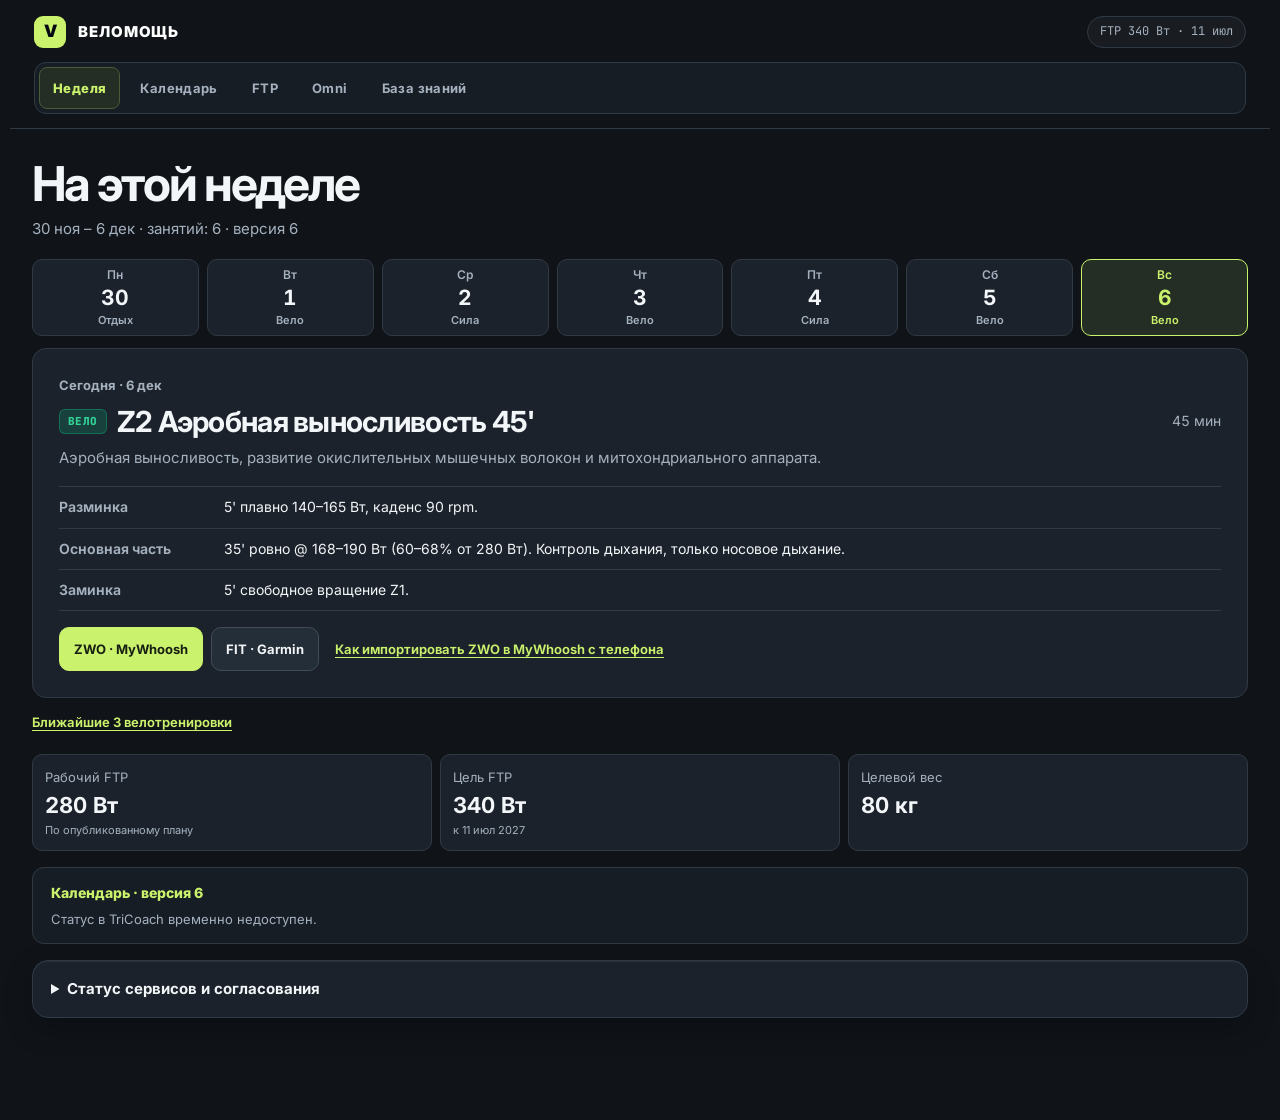
==== index.html @ 83e7e3b4 "Focus the training board on the approved week and exact exports" ====
<!DOCTYPE html>

<html lang="ru"><head><meta charset="utf-8"/><meta content="width=device-width,initial-scale=1" name="viewport"/><link href="https://fonts.googleapis.com" rel="preconnect"/><link crossorigin="" href="https://fonts.gstatic.com" rel="preconnect"/><link href="https://fonts.googleapis.com/css2?family=Inter:wght@400;500;600;700;850&amp;family=JetBrains+Mono:wght@500;700;800&amp;family=Manrope:wght@400;500;600;700;800&amp;display=swap" rel="stylesheet"/><title>ВелоМощь · Программа подготовки FTP 340</title><style>
:root{--bg:#07090e;--card:rgba(18,24,38,0.85);--card2:rgba(24,32,50,0.9);--fg:#f8fafc;--mut:#94a3b8;--acc:#00f0ff;--acc2:#38bdf8;--ok:#10b981;--warn:#f59e0b;--bad:#ef4444;--line:rgba(255,255,255,0.08)}
*{box-sizing:border-box}body{margin:0;background:var(--bg);color:var(--fg);font:15px/1.6 "Inter","Manrope",-apple-system,BlinkMacSystemFont,"Segoe UI",Roboto,sans-serif}
.wrap{max-width:1100px;margin:0 auto;padding:24px 18px 80px}
h1{font-size:34px;margin:0 0 6px;letter-spacing:-.5px}h1 span{color:var(--acc)}
h2{font-size:24px;margin:42px 0 14px;border-bottom:1px solid var(--line);padding-bottom:8px}
h3{font-size:18px;margin:22px 0 8px;color:var(--acc2)}
.sub{color:var(--mut)}
nav{position:sticky;top:0;background:rgba(15,17,21,.95);backdrop-filter:blur(6px);padding:10px 0;z-index:5;border-bottom:1px solid var(--line);margin-bottom:10px}
nav a{color:var(--mut);text-decoration:none;margin-right:14px;font-size:13px;white-space:nowrap}nav a:hover{color:var(--fg)}
.grid{display:grid;grid-template-columns:repeat(auto-fit,minmax(220px,1fr));gap:12px}
.kpi{background:var(--card);border:1px solid var(--line);border-radius:12px;padding:14px}.kpi b{display:block;font-size:26px;color:var(--acc)}.kpi span{color:var(--mut);font-size:13px}
.card{background:var(--card);border:1px solid var(--line);border-radius:12px;padding:16px 18px;margin:12px 0}
.card ul{margin:6px 0 0;padding-left:20px}.card li{margin:4px 0}
table{width:100%;border-collapse:collapse;margin:10px 0;font-size:14px}th,td{border-bottom:1px solid var(--line);padding:7px 8px;text-align:left;vertical-align:top}th{color:var(--mut);font-weight:600;background:var(--card2)}
.tag{display:inline-block;font-size:11px;font-weight:700;padding:2px 7px;border-radius:6px;letter-spacing:.3px}
.load{background:#3a2418;color:#ffb38f}.dl{background:#1a3326;color:#8ff0bd}.test{background:#3a1830;color:#ff9fd8}.camp{background:#2d2a14;color:#ffe08f}.taper{background:#16283a;color:#9fd2ff}
.k-key{background:var(--acc);color:#111}.k-long{background:#ffb84d;color:#111}.k-z2{background:#2f6d4f;color:#dfffe9}.k-str{background:#5a4bd1;color:#fff}.k-rest{background:#333a47;color:#cfd6e3}.k-rec{background:#2b4a5e;color:#d6f1ff}.k-test{background:#e04aa5;color:#fff}
.block{background:linear-gradient(135deg,#1b1f29,#151821);border:1px solid var(--line);border-left:4px solid var(--acc);border-radius:12px;padding:16px 18px;margin:28px 0 10px}
.block h3{margin-top:0;color:var(--fg);font-size:20px}
.block dl{display:grid;grid-template-columns:160px 1fr;gap:6px 12px;margin:8px 0 0}.block dt{color:var(--mut)}.block dd{margin:0}
details.week{background:var(--card);border:1px solid var(--line);border-radius:12px;margin:10px 0}
details.week>summary{cursor:pointer;padding:12px 16px;list-style:none;display:flex;gap:10px;align-items:center;flex-wrap:wrap}
details.week>summary::-webkit-details-marker{display:none}
details.week>summary .wn{font-weight:800;font-size:16px;min-width:74px}.wd{color:var(--mut);font-size:13px;min-width:120px}.wf{flex:1;min-width:240px}.wh{color:var(--mut);font-size:13px}
.day{border-top:1px solid var(--line);padding:12px 16px;display:grid;grid-template-columns:92px 1fr;gap:12px}
.day .dl2{font-weight:700}.day .dl2 small{display:block;color:var(--mut);font-weight:400}
.day h4{margin:0 0 4px;font-size:15px}.goal{color:var(--mut);font-size:13.5px;margin:2px 0 6px}
.day ol{margin:4px 0 6px;padding-left:20px}.day li{margin:3px 0}
.meta{display:flex;flex-wrap:wrap;gap:6px 14px;font-size:13px;color:var(--mut)}.meta b{color:var(--fg);font-weight:600}
.notes{font-size:13px;color:#ffd9a8;margin-top:6px}.notes div{margin:2px 0}
.pw{color:var(--acc);font-weight:700}.pct{color:var(--mut);font-size:12px}
.ftpin input{width:70px;background:var(--card2);color:var(--fg);border:1px solid var(--line);border-radius:6px;padding:4px 6px;font-size:14px}
.btn{background:var(--card2);color:var(--fg);border:1px solid var(--line);border-radius:8px;padding:6px 12px;cursor:pointer;font-size:13px;margin-right:6px}
.warn{border-left:4px solid var(--warn)}.bad{border-left:4px solid var(--bad)}.ok{border-left:4px solid var(--ok)}
@media print{nav,.btn{display:none}body{background:#fff;color:#000}.card,.block,details.week{border-color:#ccc;background:#fff}details.week{break-inside:avoid}}
@media(max-width:640px){.day{grid-template-columns:1fr}.block dl{grid-template-columns:1fr}}
</style><link href="board.css?v=20261121-velomosh-week-v5" rel="stylesheet"/><script defer="" src="board.js?v=20261121-velomosh-week-v5"></script></head><body><div class="wrap"><h1>Программа <span>FTP 340</span></h1><div class="sub">Утверждённая программа шоссейной подготовки</div><nav><a href="#analysis">Разбор</a><a href="#principles">Принципы</a><a href="#ftp">FTP и калькулятор</a><a href="#monitor">Контроль</a><a href="#tests">Тесты</a><a href="#strength">Силовая</a><a href="#food">Питание</a><a href="#macro">Макроплан</a><a href="#plan">Подневный план</a></nav><h2 id="analysis">1. Тренерский разбор</h2><div class="card"><p>Тренировочная программа показывается по версиям, подтверждённым спортсменом в TriCoach. Цель и целевая дата берутся из TriCoach.</p><p>Публичная страница отображает только календарь и показатели, включённые в утверждённую программу.</p></div><h2 id="principles">2. Как устроена программа</h2><div class="card"><p>План строится из последовательности микроциклов и мезоциклов. Ключевые сессии сочетаются с аэробной работой, силовой подготовкой и восстановлением.</p><p>Решение о повышении нагрузки опирается на результаты сопоставимых тренировок и восстановление.</p></div><h2 id="ftp">3. FTP и калькулятор мощности</h2><div class="card ftp-calculator" id="ftp-calculator"><p>Справочный калькулятор. Изменение здесь сохраняется только в этом браузере и не меняет программу в TriCoach.</p><label class="ftp-current">FTP для расчёта <input id="ftp-reference" max="600" min="100" step="1" type="number"/> Вт</label><button class="btn" id="ftp-reset" type="button">Сбросить</button><table class="ztab"><thead><tr><th>Зона</th><th>% FTP</th><th>Мощность</th><th>Ощущение</th></tr></thead><tbody></tbody></table></div><h2 id="monitor">4. Контроль</h2><div class="card"><p>Персональные Garmin-показатели, медицинские ограничения и данные восстановления остаются в TriCoach и не публикуются на этой странице.</p></div><h2 id="tests">5. Тесты</h2><div class="card"><p>Тесты FTP и их даты берутся из утверждённого календаря. Выполняй указанный протокол в сопоставимых условиях.</p><p>Результат теста оценивается тренером перед изменением рабочего FTP.</p></div><h2 id="strength">6. Силовая подготовка</h2><div class="card"><p>Силовые сессии следуют периодизации программы и публикуются только после подтверждения версии.</p><p>Используй заданные в плане подходы, повторения и интенсивность; не добавляй работу самостоятельно.</p></div><h2 id="food">7. Питание и восстановление</h2><div class="card"><p>План питания и восстановления — общая часть подготовки. Персональные медицинские рекомендации и данные спортсмена на публичной странице не размещаются.</p></div><h2 id="macro">8. Макроциклы программы</h2><div class="card" id="macro-summary"><p>Структура блоков будет загружена из утверждённой версии программы.</p></div><h2 id="plan">9. Утверждённый календарь</h2><section aria-live="polite" id="approved-plan-calendar"><div class="card plan-loading">Загружаю утверждённую версию программы…</div></section></div></body></html>
---- board.css ----
/* ВелоМощь · тренировочный календарь и аналитика */

:root {
  /* Color Canvas & Surfaces */
  --bg-canvas: #101419;
  --bg-surface: #171d24;
  --bg-card: #1b222b;
  --bg-card-hover: #242e38;
  --bg-card-solid: #171d24;
  --bg-elevated: #242e38;

  /* Borders & Hairlines */
  --border-subtle: #303a45;
  --border-medium: #404c58;
  --border-highlight: rgba(0, 240, 255, 0.35);

  --action: #cbf26c;

  /* Service status accents */
  --neon-cyan: #cbf26c;
  --cyan-soft: #cbf26c;
  --racing-emerald: #10b981;
  --emerald-soft: #34d399;
  --hyper-amber: #f59e0b;
  --amber-soft: #fbbf24;
  --redline-crimson: #ef4444;
  --crimson-soft: #f87171;
  --laser-purple: #a855f7;
  --purple-soft: #c084fc;

  /* Text & Hierarchy */
  --text-primary: #f3f6f8;
  --text-secondary: #a5b1bf;
  --text-muted: #9aa7b5;
  --text-dark: #050811;

  /* Backward Compatibility Semantic Tokens */
  --bg: #101419;
  --ink: #f3f6f8;
  --fg: #f3f6f8;
  --dim: #a5b1bf;
  --mut: #9aa7b5;
  --panel: #1b222b;
  --panel-soft: #242e38;
  --line: #303a45;
  --lime: #10b981;
  --lime-deep: #34d399;
  --cyan: #cbf26c;
  --acc: #cbf26c;
  --acc2: #cbf26c;
  --ok: #10b981;
  --warn: #f59e0b;
  --bad: #ef4444;
  --danger: #ef4444;
  --safe: #10b981;
  --card: #1b222b;
  --card2: #242e38;

  /* Typography */
  --font-sans: "Inter", "Manrope", -apple-system, BlinkMacSystemFont, "Segoe UI", Roboto, sans-serif;
  --font-mono: "JetBrains Mono", ui-monospace, SFMono-Regular, Menlo, Monaco, monospace;
}

/* ── Global Reset & Base Setup ─────────────────────────────────────────────── */

*, *::before, *::after {
  box-sizing: border-box;
}

html {
  color-scheme: dark;
  scroll-behavior: smooth;
  scroll-padding-top: 100px;
}

body {
  margin: 0;
  min-height: 100vh;
  background-color: var(--bg-canvas);
  color: var(--text-primary);
  font: 15px/1.6 var(--font-sans);
  -webkit-font-smoothing: antialiased;
  -moz-osx-font-smoothing: grayscale;
  text-rendering: optimizeLegibility;
}

.wrap {
  max-width: 1260px;
  margin: 0 auto;
  padding: 24px 22px 90px;
}

.wrap > h1,
.wrap > .sub,
.wrap > nav,
.wrap > .grid,
.wrap > div[style*='margin-top:12px'] {
  display: none;
}

/* ── Sticky Pro Header & Navigation Bar ───────────────────────────────────── */

.board-shell {
  position: sticky;
  top: 0;
  z-index: 50;
  margin: -24px -22px 28px;
  padding: 16px 24px 14px;
  background: var(--bg-canvas);
  border-bottom: 1px solid var(--border-subtle);
}

.brand-row {
  display: flex;
  align-items: center;
  justify-content: space-between;
  gap: 16px;
  max-width: 1212px;
  margin: 0 auto;
}

.brand {
  display: flex;
  align-items: center;
  gap: 12px;
  text-decoration: none;
}

.brand-crest, .bolt {
  display: grid;
  place-items: center;
  width: 32px;
  height: 32px;
  border-radius: 9px;
  background: var(--action);
  color: var(--text-dark);
  font-size: 17px;
  font-weight: 900;
  user-select: none;
}

.brand-text {
  display: flex;
  flex-direction: column;
}

.brand-title, .brand-name {
  font-size: 15px;
  font-weight: 850;
  letter-spacing: 0.06em;
  text-transform: uppercase;
  color: #ffffff;
  display: flex;
  align-items: center;
  gap: 8px;
}

.brand-badge {
  font-size: 10px;
  font-weight: 800;
  padding: 2px 6px;
  border-radius: 5px;
  background: rgba(0, 240, 255, 0.15);
  color: var(--neon-cyan);
  border: 1px solid rgba(0, 240, 255, 0.3);
  letter-spacing: 0.08em;
}

.brand-sub {
  font-size: 11px;
  font-weight: 600;
  color: var(--text-muted);
  letter-spacing: 0.04em;
  font-family: var(--font-mono);
}

.brand-meta {
  display: flex;
  align-items: center;
  gap: 12px;
}

.date-chip, .countdown-chip {
  font-size: 12px;
  color: var(--text-secondary);
  padding: 5px 12px;
  border-radius: 999px;
  background: rgba(255, 255, 255, 0.04);
  border: 1px solid var(--border-subtle);
  font-family: var(--font-mono);
  display: inline-flex;
  align-items: center;
  gap: 6px;
}

.date-chip b, .countdown-chip b {
  color: var(--text-primary);
  font-weight: 700;
}

.countdown-chip {
  background: rgba(0, 240, 255, 0.06);
  border-color: rgba(0, 240, 255, 0.2);
  color: var(--cyan-soft);
}

/* ── Tab Navigation ───────────────────────────────────────────────────────── */

.tabbar {
  display: flex;
  gap: 6px;
  overflow-x: auto;
  max-width: 1212px;
  margin: 14px auto 0;
  padding: 4px;
  border-radius: 12px;
  background: var(--bg-surface);
  border: 1px solid var(--border-subtle);
}

.tab {
  flex: 0 0 auto;
  border: 1px solid transparent;
  border-radius: 8px;
  padding: 8px 13px;
  min-height: 42px;
  color: var(--text-secondary);
  background: transparent;
  cursor: pointer;
  font-family: var(--font-sans);
  font-size: 13px;
  font-weight: 700;
  letter-spacing: 0.03em;
  transition: all 0.2s cubic-bezier(0.16, 1, 0.3, 1);
  white-space: nowrap;
}

.tab:hover {
  color: var(--text-primary);
  background: rgba(255, 255, 255, 0.05);
}

.tab[aria-current="page"] {
  color: var(--action);
  background: #242e24;
  border-color: #4b5a37;
  font-weight: 800;
}

:focus-visible {
  outline: 2px solid var(--action);
  outline-offset: 3px;
}

/* ── Tab Panes ────────────────────────────────────────────────────────────── */

.pane {
  display: none;
  animation: enter 0.25s cubic-bezier(0.16, 1, 0.3, 1);
}

.pane.active {
  display: block;
}

@keyframes enter {
  from {
    opacity: 0.1;
    transform: translateY(6px);
  }
  to {
    opacity: 1;
    transform: translateY(0);
  }
}

/* ── Mission Status Bar ───────────────────────────────────────────────────── */

.mission-status-bar {
  display: flex;
  flex-wrap: wrap;
  gap: 8px;
  margin-bottom: 18px;
}

.status-pill {
  display: inline-flex;
  align-items: center;
  gap: 8px;
  padding: 6px 14px;
  border-radius: 999px;
  font-size: 12px;
  background: var(--bg-card);
  border: 1px solid var(--border-subtle);
  color: var(--text-secondary);
  backdrop-filter: blur(12px);
  font-family: var(--font-mono);
  transition: all 0.2s ease;
}

.status-dot {
  width: 8px;
  height: 8px;
  border-radius: 50%;
  display: inline-block;
}

.status-pill.ok {
  border-color: rgba(16, 185, 129, 0.35);
  background: rgba(16, 185, 129, 0.08);
}

.status-pill.ok .status-dot {
  background: var(--racing-emerald);
  box-shadow: 0 0 8px var(--racing-emerald);
  animation: radar-pulse 2.2s infinite;
}

.status-pill.ok .status-val {
  color: var(--emerald-soft);
  font-weight: 700;
}

.status-pill.stale {
  border-color: rgba(245, 158, 11, 0.35);
  background: rgba(245, 158, 11, 0.08);
}

.status-pill.stale .status-dot {
  background: var(--hyper-amber);
  box-shadow: 0 0 8px var(--hyper-amber);
}

.status-pill.stale .status-val {
  color: var(--amber-soft);
  font-weight: 700;
}

.status-pill.failed {
  border-color: rgba(239, 68, 68, 0.35);
  background: rgba(239, 68, 68, 0.08);
}

.status-pill.failed .status-dot {
  background: var(--redline-crimson);
  box-shadow: 0 0 8px var(--redline-crimson);
}

.status-pill.failed .status-val {
  color: var(--crimson-soft);
  font-weight: 700;
}

.status-pill.unknown .status-dot {
  background: var(--text-muted);
}

.status-pill.unknown .status-val {
  color: var(--text-muted);
}

@keyframes radar-pulse {
  0% {
    box-shadow: 0 0 0 0 rgba(16, 185, 129, 0.65);
  }
  70% {
    box-shadow: 0 0 0 7px rgba(16, 185, 129, 0);
  }
  100% {
    box-shadow: 0 0 0 0 rgba(16, 185, 129, 0);
  }
}

/* ── Active Plan Banner ───────────────────────────────────────────────────── */

.active-plan-banner {
  margin: 16px 0;
  padding: 14px 18px;
  border-radius: 12px;
  border: 1px solid var(--border-subtle);
  background: var(--bg-surface);
}

.banner-pill {
  font-weight: 800;
  font-size: 14px;
  color: var(--cyan-soft);
  display: flex;
  align-items: center;
  gap: 8px;
}

.banner-sub {
  margin: 4px 0 0;
  font-size: 13px;
  color: var(--text-secondary);
}

.plan-version-notice {
  font-size: 13px;
  color: var(--cyan-soft);
  margin-top: 4px;
  font-weight: 600;
}

.btn {
  display: inline-flex;
  align-items: center;
  justify-content: center;
  gap: 6px;
  padding: 8px 14px;
  border-radius: 10px;
  border: 1px solid var(--border-medium);
  background: rgba(255, 255, 255, 0.05);
  color: var(--text-primary);
  font-family: var(--font-sans);
  font-size: 13px;
  font-weight: 700;
  cursor: pointer;
  transition: all 0.2s cubic-bezier(0.16, 1, 0.3, 1);
  text-decoration: none;
  backdrop-filter: blur(8px);
}

.btn:hover {
  background: rgba(255, 255, 255, 0.1);
  border-color: rgba(255, 255, 255, 0.25);
  color: #ffffff;
  transform: translateY(-1px);
}

.btn:active {
  transform: translateY(0);
}

/* ── KPI Metric Cards ─────────────────────────────────────────────────────── */

.metrics {
  display: grid;
  grid-template-columns: repeat(4, minmax(0, 1fr));
  gap: 14px;
  margin: 18px 0;
}

.metric, .card, .checkin, .review-card, .session-card {
  position: relative;
  border-radius: 16px;
  background: var(--bg-card);
  border: 1px solid var(--border-subtle);
  backdrop-filter: blur(20px);
  box-shadow:
    inset 0 1px 0 rgba(255, 255, 255, 0.06),
    0 10px 28px rgba(0, 0, 0, 0.3);
  transition: all 0.22s cubic-bezier(0.16, 1, 0.3, 1);
}

.metric {
  padding: 18px;
  display: flex;
  flex-direction: column;
  justify-content: space-between;
}

.metric:hover, .card:hover {
  border-color: rgba(255, 255, 255, 0.16);
  transform: translateY(-2px);
  box-shadow:
    inset 0 1px 0 rgba(255, 255, 255, 0.1),
    0 16px 36px rgba(0, 0, 0, 0.4);
}

.metric-label, .metric span {
  display: block;
  font-size: 11px;
  font-weight: 800;
  text-transform: uppercase;
  letter-spacing: 0.08em;
  color: var(--text-muted);
  font-family: var(--font-mono);
  margin-bottom: 6px;
}

.metric-val, .metric b {
  display: block;
  font-size: 26px;
  font-weight: 850;
  letter-spacing: -0.04em;
  font-family: var(--font-mono);
  font-feature-settings: "tnum" 1;
  font-variant-numeric: tabular-nums;
  color: #ffffff;
}

.metric-val.cyan, .metric b.cyan {
  color: var(--neon-cyan);
}

.metric-val.amber, .metric b.lime {
  color: var(--amber-soft);
}

.metric-val.emerald {
  color: var(--emerald-soft);
}

.metric-val.lime {
  color: var(--emerald-soft);
}

.metric-sub, .metric small {
  display: block;
  font-size: 12px;
  color: var(--text-secondary);
  margin-top: 6px;
}

/* ── Safety Indicators & Readiness Cards ──────────────────────────────────── */

.safety-indicator-row {
  display: flex;
  flex-wrap: wrap;
  gap: 8px;
  margin-top: 10px;
}

.safe-badge {
  display: inline-flex;
  align-items: center;
  gap: 6px;
  padding: 5px 12px;
  border-radius: 8px;
  font-size: 12px;
  font-weight: 750;
  font-family: var(--font-mono);
  background: rgba(16, 185, 129, 0.14);
  color: var(--emerald-soft);
  border: 1px solid rgba(16, 185, 129, 0.35);
}

.safe-badge.pending {
  background: rgba(245, 158, 11, 0.14);
  color: var(--amber-soft);
  border-color: rgba(245, 158, 11, 0.35);
}

/* ── Calendar & Workout Accordion ─────────────────────────────────────────── */

.plan-tools {
  display: flex;
  align-items: center;
  gap: 12px;
  flex-wrap: wrap;
  margin: 0 0 16px;
  padding: 16px 20px;
  border-radius: 16px;
  background: var(--bg-card);
  border: 1px solid var(--border-subtle);
  backdrop-filter: blur(16px);
}

.plan-tools p {
  margin: 0;
  color: var(--text-secondary);
  flex: 1;
  min-width: 220px;
  font-size: 14px;
}

.plan-tools select {
  border: 1px solid var(--border-medium);
  border-radius: 10px;
  background: var(--bg-surface);
  color: var(--text-primary);
  padding: 9px 14px;
  font: inherit;
  font-weight: 700;
  cursor: pointer;
}

.plan-tools button {
  border: 1px solid rgba(0, 240, 255, 0.35);
  border-radius: 10px;
  background: rgba(0, 240, 255, 0.12);
  color: var(--neon-cyan);
  padding: 9px 14px;
  font: inherit;
  font-weight: 800;
  cursor: pointer;
  transition: all 0.2s ease;
}

.plan-tools button:hover {
  background: rgba(0, 240, 255, 0.22);
  border-color: var(--neon-cyan);
  color: #ffffff;
}

details.week {
  margin: 12px 0;
  border-radius: 16px;
  background: var(--bg-card);
  border: 1px solid var(--border-subtle);
  overflow: hidden;
  transition: border-color 0.2s ease;
}

details.week[open] {
  border-color: rgba(0, 240, 255, 0.25);
}

details.week > summary {
  cursor: pointer;
  padding: 14px 18px;
  list-style: none;
  display: flex;
  gap: 12px;
  align-items: center;
  flex-wrap: wrap;
  background: rgba(14, 19, 30, 0.7);
  transition: background 0.2s ease;
  user-select: none;
}

details.week > summary::-webkit-details-marker {
  display: none;
}

details.week > summary:hover {
  background: rgba(22, 30, 48, 0.85);
}

details.week > summary .wn {
  font-weight: 850;
  font-size: 15px;
  min-width: 80px;
  font-family: var(--font-mono);
  color: var(--cyan-soft);
  background: rgba(0, 240, 255, 0.08);
  border: 1px solid rgba(0, 240, 255, 0.2);
  padding: 4px 10px;
  border-radius: 8px;
}

details.week > summary .wd {
  color: var(--text-secondary);
  font-size: 13px;
  min-width: 130px;
  font-family: var(--font-mono);
}

details.week > summary .wf {
  flex: 1;
  min-width: 240px;
  color: var(--text-primary);
  font-size: 13.5px;
}

details.week > summary .wh {
  color: var(--text-muted);
  font-size: 12.5px;
  font-family: var(--font-mono);
}

.day {
  border-top: 1px solid var(--border-subtle);
  padding: 16px 20px;
  display: grid;
  grid-template-columns: 100px 1fr;
  gap: 16px;
  transition: background 0.15s ease;
}

.day:hover {
  background: rgba(255, 255, 255, 0.015);
}

.day .dl2 {
  font-weight: 800;
  font-size: 14px;
  font-family: var(--font-mono);
  color: var(--text-primary);
}

.day .dl2 small {
  display: block;
  color: var(--text-muted);
  font-weight: 500;
  font-size: 11px;
  margin-top: 2px;
}

.day h4 {
  margin: 0 0 6px;
  font-size: 16px;
  font-weight: 750;
  color: #ffffff;
  display: flex;
  align-items: center;
  gap: 8px;
  flex-wrap: wrap;
}

.goal {
  color: var(--text-secondary);
  font-size: 13.5px;
  margin: 4px 0 8px;
}

.session-duration {
  font-size: 13px;
  font-weight: 700;
  color: var(--amber-soft);
  font-family: var(--font-mono);
  margin: 2px 0 6px;
}

.session-warmup, .session-main-set, .session-cooldown {
  font-size: 13px;
  color: var(--text-secondary);
  margin: 4px 0;
  line-height: 1.5;
}

.session-main-set {
  color: var(--text-primary);
  background: rgba(255, 255, 255, 0.02);
  padding: 6px 10px;
  border-radius: 8px;
  border-left: 2px solid var(--hyper-amber);
}

.session-cadence, .session-key-numbers {
  font-size: 12.5px;
  color: var(--text-muted);
  font-family: var(--font-mono);
  margin: 3px 0;
}

.session-ftp-warning {
  font-size: 12px;
  color: var(--amber-soft);
  background: rgba(245, 158, 11, 0.08);
  border: 1px dashed rgba(245, 158, 11, 0.3);
  padding: 6px 10px;
  border-radius: 6px;
  margin-top: 6px;
}

/* ── Badges & Tags ────────────────────────────────────────────────────────── */

.tag {
  display: inline-block;
  font-size: 11px;
  font-weight: 800;
  padding: 3px 8px;
  border-radius: 6px;
  letter-spacing: 0.04em;
  text-transform: uppercase;
  font-family: var(--font-mono);
  vertical-align: middle;
}

.tag.load, .tag.key {
  background: rgba(245, 158, 11, 0.16);
  color: var(--amber-soft);
  border: 1px solid rgba(245, 158, 11, 0.35);
}

.tag.z2, .tag.easy {
  background: rgba(16, 185, 129, 0.16);
  color: var(--emerald-soft);
  border: 1px solid rgba(16, 185, 129, 0.35);
}

.tag.vo2, .tag.test {
  background: rgba(239, 68, 68, 0.16);
  color: var(--crimson-soft);
  border: 1px solid rgba(239, 68, 68, 0.35);
}

.tag.rest, .tag.off {
  background: rgba(100, 116, 139, 0.16);
  color: #cbd5e1;
  border: 1px solid rgba(100, 116, 139, 0.35);
}

.tag.done {
  background: rgba(16, 185, 129, 0.2);
  color: var(--racing-emerald);
  border: 1px solid rgba(16, 185, 129, 0.4);
}

.k-key { background: rgba(245, 158, 11, 0.2); color: var(--amber-soft); border: 1px solid rgba(245, 158, 11, 0.4); }
.k-long { background: rgba(245, 158, 11, 0.2); color: var(--amber-soft); border: 1px solid rgba(245, 158, 11, 0.4); }
.k-z2 { background: rgba(16, 185, 129, 0.2); color: var(--emerald-soft); border: 1px solid rgba(16, 185, 129, 0.4); }
.k-str { background: rgba(168, 85, 247, 0.2); color: var(--purple-soft); border: 1px solid rgba(168, 85, 247, 0.4); }
.k-rest { background: rgba(100, 116, 139, 0.2); color: #cbd5e1; border: 1px solid rgba(100, 116, 139, 0.4); }
.k-rec { background: rgba(6, 182, 212, 0.2); color: var(--cyan-soft); border: 1px solid rgba(6, 182, 212, 0.4); }
.k-test { background: rgba(239, 68, 68, 0.2); color: var(--crimson-soft); border: 1px solid rgba(239, 68, 68, 0.4); }

/* ── Fact vs Plan Execution Box ───────────────────────────────────────────── */

.session-fact-box {
  margin: 8px 0 10px;
  padding: 10px 14px;
  border-radius: 12px;
  background: rgba(16, 185, 129, 0.08);
  border: 1px solid rgba(16, 185, 129, 0.3);
  backdrop-filter: blur(10px);
}

.fact-metrics-grid {
  display: flex;
  flex-wrap: wrap;
  gap: 12px;
  margin-top: 6px;
}

.fact-metric {
  font-size: 13px;
  font-weight: 750;
  color: var(--emerald-soft);
  font-family: var(--font-mono);
  background: rgba(16, 185, 129, 0.12);
  padding: 3px 8px;
  border-radius: 6px;
}

/* ── Upcoming 3 Bike Workouts Panel ────────────────────────────────────────── */

.next-bike-export-panel {
  margin: 16px 0;
  padding: 22px;
}

.next-bike-export-panel h3 {
  margin: 0 0 6px;
  font-size: 19px;
  font-weight: 800;
  color: #ffffff;
}

.next-bike-export-copy, .next-bike-export-empty {
  margin: 0;
  color: var(--text-secondary);
  font-size: 14px;
}

.next-bike-export-list {
  display: grid;
  gap: 10px;
  margin: 14px 0;
}

.next-bike-export-row {
  display: flex;
  align-items: center;
  justify-content: space-between;
  gap: 16px;
  padding: 14px 18px;
  border: 1px solid var(--border-subtle);
  border-radius: 14px;
  background: rgba(14, 20, 32, 0.7);
  transition: all 0.2s ease;
}

.next-bike-export-row:hover {
  border-color: rgba(0, 240, 255, 0.3);
  background: rgba(20, 28, 46, 0.85);
}

.next-bike-export-details {
  display: grid;
  gap: 3px;
  min-width: 0;
}

.next-bike-export-details strong {
  color: #ffffff;
  font-size: 14.5px;
}

.next-bike-export-details span {
  color: var(--text-secondary);
  font-size: 13px;
  font-family: var(--font-mono);
}

/* ── Digital Twin & FTP 340 Pane ──────────────────────────────────────────── */

.dt-header {
  margin-bottom: 20px;
}

.dt-header h2 {
  font-size: 26px;
  font-weight: 850;
  margin: 0 0 6px;
  color: #ffffff;
  letter-spacing: -0.03em;
}

.dt-header p.sub {
  color: var(--text-secondary);
  font-size: 15px;
  margin: 0;
}

.dt-uncalibrated-notice {
  padding: 18px 20px;
  border-radius: 14px;
  background: rgba(18, 24, 38, 0.75);
  border: 1px dashed var(--border-medium);
  color: var(--text-secondary);
  line-height: 1.6;
}

.dt-uncalibrated-notice b {
  color: var(--text-primary);
}

.mmp-grid {
  display: grid;
  grid-template-columns: repeat(auto-fit, minmax(130px, 1fr));
  gap: 10px;
  margin-top: 14px;
}

.mmp-item {
  padding: 12px;
  border-radius: 12px;
  background: var(--bg-surface);
  border: 1px solid var(--border-subtle);
  display: flex;
  flex-direction: column;
  gap: 4px;
  transition: all 0.2s ease;
}

.mmp-item:hover {
  border-color: rgba(255, 255, 255, 0.16);
}

.mmp-dur {
  font-size: 11px;
  color: var(--text-muted);
  text-transform: uppercase;
  font-family: var(--font-mono);
  font-weight: 700;
}

.mmp-w {
  font-size: 16px;
  font-weight: 800;
  color: var(--text-primary);
  font-family: var(--font-mono);
}

.mmp-wkg {
  font-size: 12px;
  color: var(--text-muted);
  font-family: var(--font-mono);
}

.pmc-stats {
  display: grid;
  grid-template-columns: repeat(auto-fit, minmax(160px, 1fr));
  gap: 12px;
  margin: 12px 0;
}

.pmc-stat {
  padding: 14px;
  border-radius: 12px;
  background: var(--bg-surface);
  border: 1px solid var(--border-subtle);
}

.pmc-stat span {
  display: block;
  font-size: 12px;
  color: var(--text-muted);
  font-family: var(--font-mono);
  text-transform: uppercase;
}

.pmc-stat b {
  font-size: 18px;
  display: block;
  margin-top: 4px;
  font-family: var(--font-mono);
}

.caveats-box {
  margin-top: 14px;
  font-size: 13px;
  color: var(--text-muted);
  line-height: 1.6;
}

.caveats-box ul {
  margin: 6px 0 0;
  padding-left: 20px;
}

/* 34-Week Milestone Roadmap */
.dt-roadmap {
  display: grid;
  grid-template-columns: repeat(auto-fit, minmax(180px, 1fr));
  gap: 12px;
  margin-top: 16px;
}

.dt-milestone-card {
  padding: 14px 16px;
  border-radius: 14px;
  background: var(--bg-surface);
  border: 1px solid var(--border-subtle);
  transition: all 0.2s ease;
}

.dt-milestone-card.active-target {
  border-color: rgba(245, 158, 11, 0.5);
  background: rgba(245, 158, 11, 0.08);
}

.dt-milestone-card small {
  display: block;
  color: var(--text-muted);
  font-size: 11px;
  text-transform: uppercase;
  letter-spacing: 0.06em;
  font-family: var(--font-mono);
}

.dt-milestone-card b {
  display: block;
  font-size: 16px;
  margin: 4px 0;
  color: #ffffff;
  font-family: var(--font-mono);
}

.dt-milestone-card span {
  font-size: 12px;
  color: var(--text-secondary);
}

.badge-status {
  display: inline-block;
  font-size: 10px;
  font-weight: 800;
  text-transform: uppercase;
  letter-spacing: 0.06em;
  padding: 3px 7px;
  border-radius: 5px;
  margin-top: 6px;
  font-family: var(--font-mono);
}

.badge-status.current {
  background: rgba(245, 158, 11, 0.2);
  color: var(--amber-soft);
  border: 1px solid rgba(245, 158, 11, 0.4);
}

.badge-status.upcoming {
  background: rgba(100, 116, 139, 0.2);
  color: #a5b1bf;
  border: 1px solid rgba(100, 116, 139, 0.3);
}

.badge-status.final {
  background: rgba(16, 185, 129, 0.2);
  color: var(--emerald-soft);
  border: 1px solid rgba(16, 185, 129, 0.4);
}

/* ── AI Coach & Telegram Pane ─────────────────────────────────────────────── */

.coach-principles {
  display: grid;
  gap: 14px;
  margin: 18px 0;
}

.cp-item {
  padding: 16px 18px;
  border-radius: 14px;
  background: var(--bg-surface);
  border: 1px solid var(--border-subtle);
  transition: all 0.2s ease;
}

.cp-item:hover {
  border-color: #404c58;
}

.cp-item b {
  display: block;
  color: #ffffff;
  font-size: 15px;
  margin-bottom: 6px;
}

.cp-item p {
  margin: 0;
  color: var(--text-secondary);
  font-size: 13.5px;
  line-height: 1.5;
}

.coach-connect-box {
  margin-top: 20px;
  padding: 22px;
  border-radius: 16px;
  background: linear-gradient(135deg, rgba(34, 158, 217, 0.12), rgba(14, 20, 32, 0.8));
  border: 1px solid rgba(34, 158, 217, 0.35);
  display: flex;
  flex-direction: column;
  gap: 12px;
}

.coach-connect-box p {
  margin: 0;
  color: var(--text-primary);
  font-size: 14.5px;
}

/* ── Knowledge Base (Guide Pane) & Controls ────────────────────────────────── */

.guide-switch {
  display: flex;
  gap: 8px;
  flex-wrap: wrap;
  margin: 0 0 18px;
}

.guide-switch button {
  border: 1px solid var(--border-subtle);
  border-radius: 999px;
  background: var(--bg-card);
  color: var(--text-secondary);
  padding: 8px 16px;
  font: inherit;
  font-size: 13px;
  font-weight: 700;
  cursor: pointer;
  transition: all 0.2s ease;
}

.guide-switch button:hover {
  color: var(--text-primary);
  border-color: var(--border-medium);
}

.guide-switch button.active {
  background: rgba(0, 240, 255, 0.15);
  color: #ffffff;
  border-color: var(--neon-cyan);
  box-shadow: 0 0 14px rgba(0, 240, 255, 0.25);
}

/* FTP Calculator & ZTab */
.ftp-calculator {
  padding: 20px;
}

.ftp-current {
  display: inline-flex;
  align-items: center;
  gap: 10px;
  font-weight: 700;
  color: var(--text-primary);
  margin-right: 14px;
}

.ftpin input, #ftp-reference {
  width: 80px;
  background: var(--bg-surface);
  border: 1px solid var(--border-medium);
  border-radius: 8px;
  padding: 6px 10px;
  font-size: 15px;
  font-weight: 750;
  font-family: var(--font-mono);
  color: #ffffff;
}

table.ztab {
  width: 100%;
  border-collapse: separate;
  border-spacing: 0;
  margin: 16px 0;
  border-radius: 12px;
  overflow: hidden;
  border: 1px solid var(--border-subtle);
  font-size: 14px;
}

table.ztab th, table.ztab td {
  padding: 10px 14px;
  text-align: left;
  border-bottom: 1px solid var(--border-subtle);
}

table.ztab th {
  background: rgba(14, 19, 30, 0.9);
  color: var(--text-muted);
  font-size: 12px;
  text-transform: uppercase;
  letter-spacing: 0.05em;
  font-family: var(--font-mono);
}

table.ztab td {
  background: var(--bg-card);
  color: var(--text-secondary);
}

table.ztab td.calc-power {
  color: var(--cyan-soft);
  font-weight: 750;
  font-family: var(--font-mono);
}

/* ── Tabular Numerics Helper ──────────────────────────────────────────────── */

.fact-metric, .watts, .mmp-w, .pmc-stat b, .dt-milestone-card b, .metric b, .metric-val {
  font-family: var(--font-mono);
  font-feature-settings: "tnum" 1;
  font-variant-numeric: tabular-nums;
}

/* ── Responsive Viewports ─────────────────────────────────────────────────── */

@media (max-width: 860px) {
  .metrics {
    grid-template-columns: repeat(2, 1fr);
  }
  .brand-sub {
    display: none;
  }
  .countdown-chip {
    display: none;
  }
}

@media (max-width: 580px) {
  .wrap {
    padding: 16px 14px 70px;
  }
  .board-shell {
    margin: -16px -14px 20px;
    padding: 12px 16px 10px;
  }
  .metrics {
    grid-template-columns: 1fr;
  }
  .day {
    grid-template-columns: 1fr;
    gap: 8px;
  }
  .next-bike-export-row {
    flex-direction: column;
    align-items: stretch;
  }
}

/* Обзор недели и действия с опубликованной тренировкой */

.training-week-heading {
  margin-bottom: 18px;
}

.training-week-heading h1 {
  margin: 0;
  font-size: clamp(30px, 5vw, 48px);
  letter-spacing: -0.045em;
  line-height: 1.12;
}

.training-week-heading p {
  margin: 6px 0 0;
  color: var(--text-secondary);
}

.training-week-days {
  display: grid;
  grid-template-columns: repeat(7, minmax(0, 1fr));
  gap: 8px;
  margin-bottom: 12px;
}

.training-week-day {
  display: grid;
  justify-items: center;
  gap: 1px;
  min-height: 74px;
  padding: 7px 0;
  border: 1px solid var(--border-subtle);
  border-radius: 10px;
  background: var(--bg-card);
  color: var(--text-secondary);
  font: 600 12px/1.35 var(--font-sans);
  cursor: pointer;
}

.training-week-day:hover {
  background: var(--bg-card-hover);
}

.training-week-day[aria-pressed="true"] {
  background: #242e24;
  border-color: var(--action);
  color: var(--action);
}

.training-day-date {
  color: var(--text-primary);
  font-size: 21px;
  font-variant-numeric: tabular-nums;
}

.training-week-day[aria-pressed="true"] .training-day-date {
  color: var(--action);
}

.training-day-discipline {
  font-size: 11px;
}

.training-day-card {
  min-width: 0;
  padding: clamp(14px, 3vw, 26px);
  border: 1px solid var(--border-subtle);
  border-radius: 14px;
  background: var(--bg-card);
}

.training-selected-date {
  margin-bottom: 8px;
  color: var(--text-secondary);
  font-size: 13px;
  font-weight: 700;
}

.training-session-heading {
  display: flex;
  align-items: center;
  flex-wrap: wrap;
  gap: 6px 10px;
}

.training-day-card h2 {
  flex: 1 1 230px;
  margin: 0;
  padding: 0;
  border: 0;
  color: var(--text-primary);
  font-size: clamp(20px, 3vw, 29px);
  line-height: 1.22;
  letter-spacing: -0.025em;
  overflow-wrap: anywhere;
}

.training-duration {
  color: var(--text-secondary);
  font-size: 14px;
  font-variant-numeric: tabular-nums;
}

.training-session-goal {
  margin: 7px 0 0;
  color: var(--text-secondary);
}

.workout-phases {
  display: grid;
  gap: 0;
  margin: 16px 0;
  border-top: 1px solid var(--border-subtle);
}

.workout-phase {
  display: grid;
  grid-template-columns: minmax(100px, 155px) minmax(0, 1fr);
  gap: 10px;
  padding: 9px 0;
  border-bottom: 1px solid var(--border-subtle);
  font-size: 14px;
}

.workout-phase dt {
  color: var(--text-secondary);
  font-weight: 650;
}

.workout-phase dd {
  margin: 0;
  white-space: pre-line;
  overflow-wrap: anywhere;
}

.training-session-actions, .workout-import-actions {
  display: flex;
  align-items: flex-start;
  flex-wrap: wrap;
  gap: 2px 16px;
  margin-top: 12px;
}

.workout-download-actions {
  display: flex;
  flex-wrap: wrap;
  gap: 8px;
}

.workout-download {
  min-height: 44px;
  margin: 0;
  background: var(--bg-elevated);
  color: var(--text-primary);
  white-space: nowrap;
}

.workout-download-zwo,
.workout-download-zwo:hover {
  background: var(--action);
  border-color: var(--action);
  color: #171f13;
}

.workout-download:disabled {
  opacity: 0.6;
  cursor: default;
}

.workout-download-status {
  margin: 4px 0 0;
  color: var(--text-secondary);
  font-size: 13px;
}

.workout-download-status:empty {
  display: none;
}

.workout-download-status.export-error {
  color: #ffb6b2;
}

.workout-link {
  display: inline-flex;
  align-items: center;
  min-height: 44px;
  padding: 0;
  border: 0;
  background: none;
  color: var(--action);
  font: 650 13px/1.45 var(--font-sans);
  text-decoration: underline;
  text-underline-offset: 3px;
  text-align: left;
  cursor: pointer;
}

.training-week-links {
  margin: 2px 0 10px;
}

.training-week-metrics {
  display: grid;
  grid-template-columns: repeat(3, minmax(0, 1fr));
  gap: 8px;
}

.training-metric {
  display: grid;
  align-content: start;
  padding: 12px;
  border: 1px solid var(--border-subtle);
  border-radius: 10px;
  background: var(--bg-card);
  color: var(--text-secondary);
  font-size: 13px;
}

.training-metric strong {
  color: var(--text-primary);
  font-size: clamp(16px, 3vw, 22px);
  font-variant-numeric: tabular-nums;
}

.training-metric small {
  font-size: 11px;
  line-height: 1.35;
}

.training-service-status summary {
  cursor: pointer;
  font-weight: 700;
}

.training-service-status .mission-status-bar {
  margin: 12px 0 0;
}

.workout-import-dialog {
  width: min(calc(100% - 28px), 520px);
  max-height: min(85vh, 520px);
  padding: 22px;
  border: 1px solid var(--border-medium);
  border-radius: 14px;
  background: var(--bg-card);
  color: var(--text-primary);
}

.workout-import-dialog::backdrop {
  background: #0a0d12c9;
}

.workout-import-dialog h2 {
  margin: 0 40px 14px 0;
  padding: 0;
  border: 0;
  line-height: 1.2;
}

.workout-import-dialog li {
  margin-bottom: 9px;
}

.workout-import-dialog ol {
  padding-left: 22px;
}

.workout-import-close {
  position: absolute;
  top: 8px;
  right: 12px;
  width: 44px;
  height: 44px;
  border: 0;
  background: transparent;
  color: var(--text-primary);
  font: inherit;
  font-size: 24px;
  cursor: pointer;
}

#next-bike-exports {
  scroll-margin-top: 30px;
}

@media (max-width: 580px) {
  .tabbar {
    gap: 2px;
    margin-top: 8px;
  }

  .tab {
    padding-inline: 7px;
    font-size: 12px;
  }

  .training-week-heading {
    margin-bottom: 12px;
  }

  .training-week-days {
    gap: 4px;
  }

  .training-week-day {
    min-height: 66px;
    border-radius: 7px;
    font-size: 11px;
  }

  .training-day-date {
    font-size: 18px;
  }

  .training-day-discipline {
    font-size: 9px;
  }

  .training-session-heading {
    column-gap: 8px;
  }

  .training-session-heading h2 {
    order: 1;
    flex-basis: 100%;
  }

  .workout-phase {
    grid-template-columns: minmax(0, 1fr);
    gap: 2px;
    font-size: 13px;
  }

  .training-metric {
    padding: 8px;
    font-size: 11px;
  }

  .next-bike-export-panel {
    padding: 14px;
  }

  .next-bike-export-row {
    padding: 10px;
    gap: 9px;
  }
}

@media (prefers-reduced-motion: reduce) {
  html {
    scroll-behavior: auto;
  }

  .pane, .status-dot {
    animation: none;
  }
}
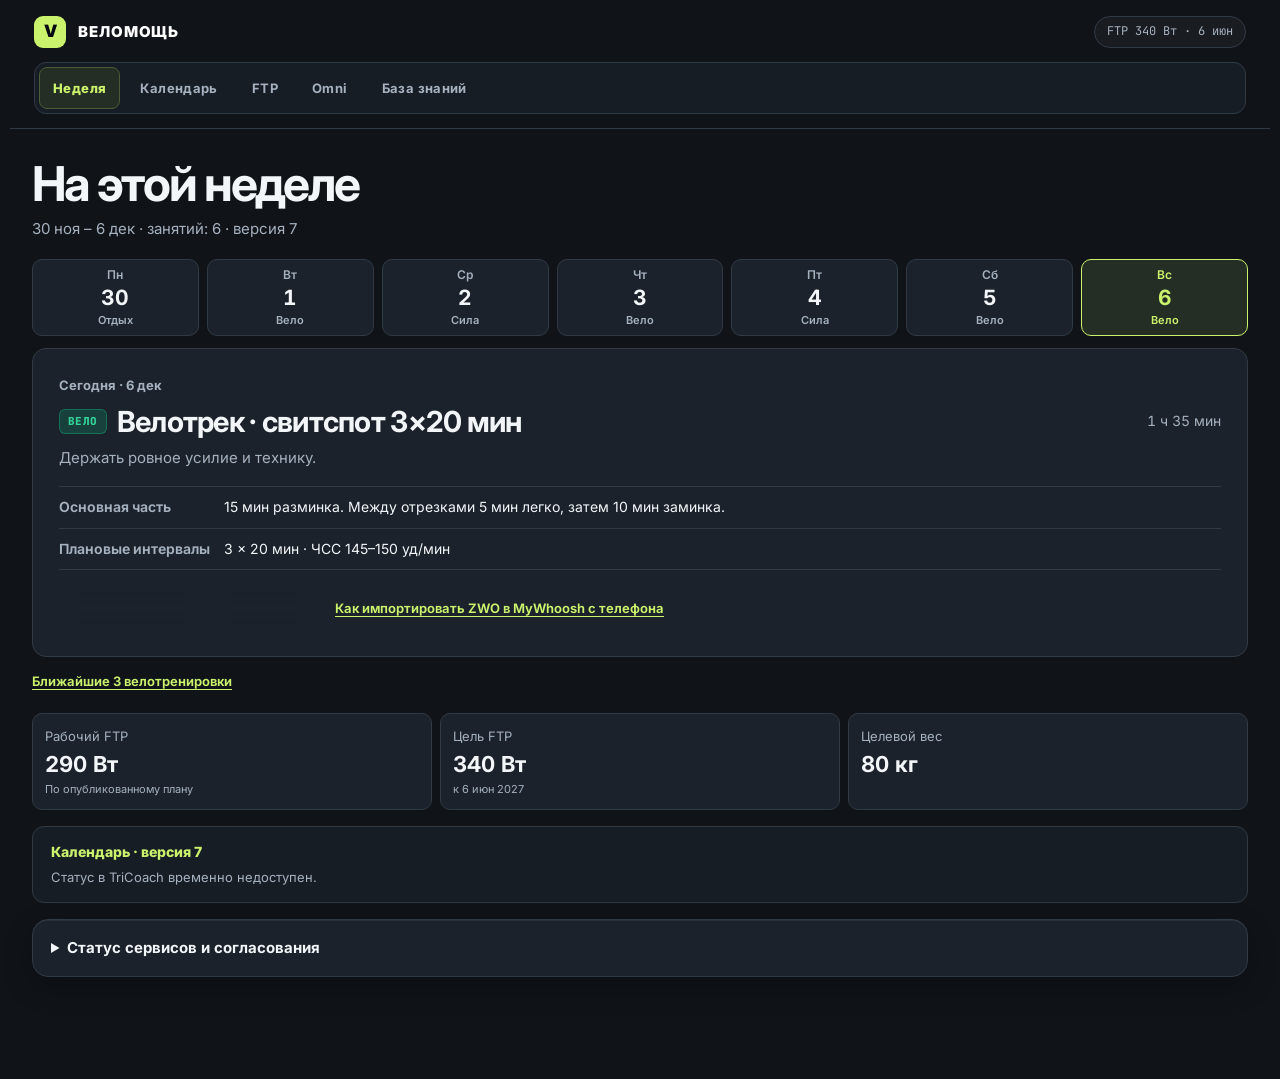
==== commit 0def81cc: "Refresh board assets after track display fix" ====
--- a/index.html
+++ b/index.html
@@ -37,4 +37,4 @@
 .warn{border-left:4px solid var(--warn)}.bad{border-left:4px solid var(--bad)}.ok{border-left:4px solid var(--ok)}
 @media print{nav,.btn{display:none}body{background:#fff;color:#000}.card,.block,details.week{border-color:#ccc;background:#fff}details.week{break-inside:avoid}}
 @media(max-width:640px){.day{grid-template-columns:1fr}.block dl{grid-template-columns:1fr}}
-</style><link href="board.css?v=20261121-velomosh-week-v5" rel="stylesheet"/><script defer="" src="board.js?v=20261121-velomosh-week-v5"></script></head><body><div class="wrap"><h1>Программа <span>FTP 340</span></h1><div class="sub">Утверждённая программа шоссейной подготовки</div><nav><a href="#analysis">Разбор</a><a href="#principles">Принципы</a><a href="#ftp">FTP и калькулятор</a><a href="#monitor">Контроль</a><a href="#tests">Тесты</a><a href="#strength">Силовая</a><a href="#food">Питание</a><a href="#macro">Макроплан</a><a href="#plan">Подневный план</a></nav><h2 id="analysis">1. Тренерский разбор</h2><div class="card"><p>Тренировочная программа показывается по версиям, подтверждённым спортсменом в TriCoach. Цель и целевая дата берутся из TriCoach.</p><p>Публичная страница отображает только календарь и показатели, включённые в утверждённую программу.</p></div><h2 id="principles">2. Как устроена программа</h2><div class="card"><p>План строится из последовательности микроциклов и мезоциклов. Ключевые сессии сочетаются с аэробной работой, силовой подготовкой и восстановлением.</p><p>Решение о повышении нагрузки опирается на результаты сопоставимых тренировок и восстановление.</p></div><h2 id="ftp">3. FTP и калькулятор мощности</h2><div class="card ftp-calculator" id="ftp-calculator"><p>Справочный калькулятор. Изменение здесь сохраняется только в этом браузере и не меняет программу в TriCoach.</p><label class="ftp-current">FTP для расчёта <input id="ftp-reference" max="600" min="100" step="1" type="number"/> Вт</label><button class="btn" id="ftp-reset" type="button">Сбросить</button><table class="ztab"><thead><tr><th>Зона</th><th>% FTP</th><th>Мощность</th><th>Ощущение</th></tr></thead><tbody></tbody></table></div><h2 id="monitor">4. Контроль</h2><div class="card"><p>Персональные Garmin-показатели, медицинские ограничения и данные восстановления остаются в TriCoach и не публикуются на этой странице.</p></div><h2 id="tests">5. Тесты</h2><div class="card"><p>Тесты FTP и их даты берутся из утверждённого календаря. Выполняй указанный протокол в сопоставимых условиях.</p><p>Результат теста оценивается тренером перед изменением рабочего FTP.</p></div><h2 id="strength">6. Силовая подготовка</h2><div class="card"><p>Силовые сессии следуют периодизации программы и публикуются только после подтверждения версии.</p><p>Используй заданные в плане подходы, повторения и интенсивность; не добавляй работу самостоятельно.</p></div><h2 id="food">7. Питание и восстановление</h2><div class="card"><p>План питания и восстановления — общая часть подготовки. Персональные медицинские рекомендации и данные спортсмена на публичной странице не размещаются.</p></div><h2 id="macro">8. Макроциклы программы</h2><div class="card" id="macro-summary"><p>Структура блоков будет загружена из утверждённой версии программы.</p></div><h2 id="plan">9. Утверждённый календарь</h2><section aria-live="polite" id="approved-plan-calendar"><div class="card plan-loading">Загружаю утверждённую версию программы…</div></section></div></body></html>
+</style><link href="board.css?v=20261121-velomosh-week-v6" rel="stylesheet"/><script defer="" src="board.js?v=20261121-velomosh-week-v6"></script></head><body><div class="wrap"><h1>Программа <span>FTP 340</span></h1><div class="sub">Утверждённая программа шоссейной подготовки</div><nav><a href="#analysis">Разбор</a><a href="#principles">Принципы</a><a href="#ftp">FTP и калькулятор</a><a href="#monitor">Контроль</a><a href="#tests">Тесты</a><a href="#strength">Силовая</a><a href="#food">Питание</a><a href="#macro">Макроплан</a><a href="#plan">Подневный план</a></nav><h2 id="analysis">1. Тренерский разбор</h2><div class="card"><p>Тренировочная программа показывается по версиям, подтверждённым спортсменом в TriCoach. Цель и целевая дата берутся из TriCoach.</p><p>Публичная страница отображает только календарь и показатели, включённые в утверждённую программу.</p></div><h2 id="principles">2. Как устроена программа</h2><div class="card"><p>План строится из последовательности микроциклов и мезоциклов. Ключевые сессии сочетаются с аэробной работой, силовой подготовкой и восстановлением.</p><p>Решение о повышении нагрузки опирается на результаты сопоставимых тренировок и восстановление.</p></div><h2 id="ftp">3. FTP и калькулятор мощности</h2><div class="card ftp-calculator" id="ftp-calculator"><p>Справочный калькулятор. Изменение здесь сохраняется только в этом браузере и не меняет программу в TriCoach.</p><label class="ftp-current">FTP для расчёта <input id="ftp-reference" max="600" min="100" step="1" type="number"/> Вт</label><button class="btn" id="ftp-reset" type="button">Сбросить</button><table class="ztab"><thead><tr><th>Зона</th><th>% FTP</th><th>Мощность</th><th>Ощущение</th></tr></thead><tbody></tbody></table></div><h2 id="monitor">4. Контроль</h2><div class="card"><p>Персональные Garmin-показатели, медицинские ограничения и данные восстановления остаются в TriCoach и не публикуются на этой странице.</p></div><h2 id="tests">5. Тесты</h2><div class="card"><p>Тесты FTP и их даты берутся из утверждённого календаря. Выполняй указанный протокол в сопоставимых условиях.</p><p>Результат теста оценивается тренером перед изменением рабочего FTP.</p></div><h2 id="strength">6. Силовая подготовка</h2><div class="card"><p>Силовые сессии следуют периодизации программы и публикуются только после подтверждения версии.</p><p>Используй заданные в плане подходы, повторения и интенсивность; не добавляй работу самостоятельно.</p></div><h2 id="food">7. Питание и восстановление</h2><div class="card"><p>План питания и восстановления — общая часть подготовки. Персональные медицинские рекомендации и данные спортсмена на публичной странице не размещаются.</p></div><h2 id="macro">8. Макроциклы программы</h2><div class="card" id="macro-summary"><p>Структура блоков будет загружена из утверждённой версии программы.</p></div><h2 id="plan">9. Утверждённый календарь</h2><section aria-live="polite" id="approved-plan-calendar"><div class="card plan-loading">Загружаю утверждённую версию программы…</div></section></div></body></html>
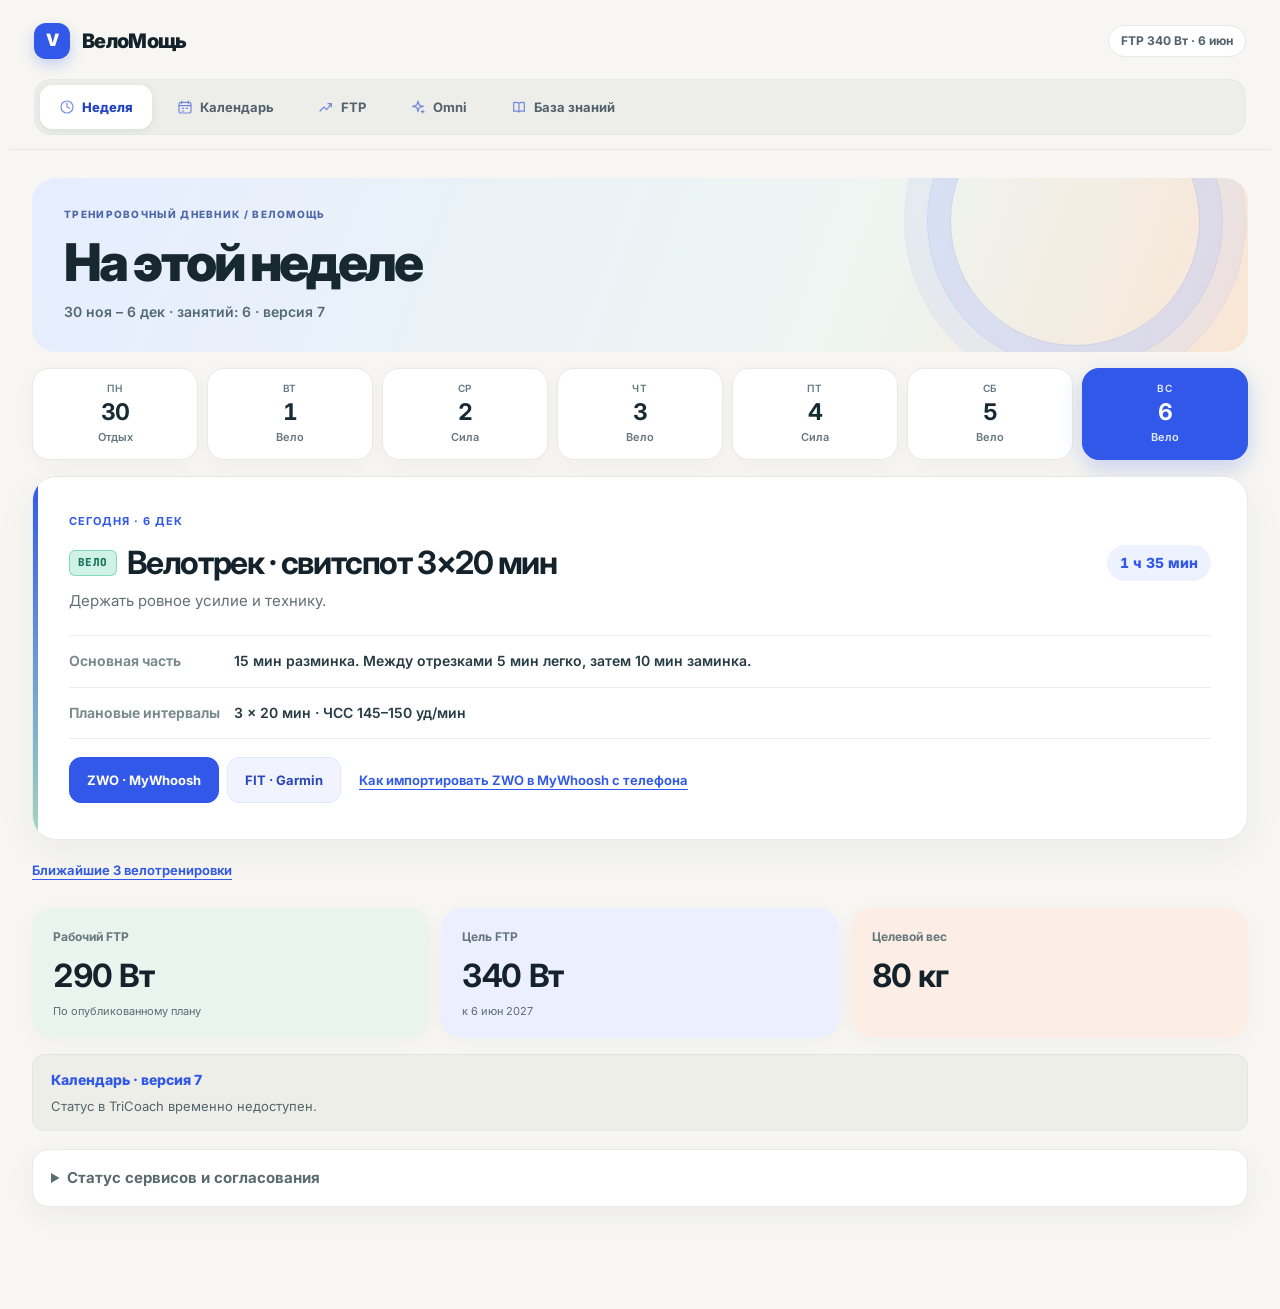
==== commit 1d560335: "Redesign training board in daylight palette" ====
--- a/index.html
+++ b/index.html
@@ -37,4 +37,4 @@
 .warn{border-left:4px solid var(--warn)}.bad{border-left:4px solid var(--bad)}.ok{border-left:4px solid var(--ok)}
 @media print{nav,.btn{display:none}body{background:#fff;color:#000}.card,.block,details.week{border-color:#ccc;background:#fff}details.week{break-inside:avoid}}
 @media(max-width:640px){.day{grid-template-columns:1fr}.block dl{grid-template-columns:1fr}}
-</style><link href="board.css?v=20261121-velomosh-week-v6" rel="stylesheet"/><script defer="" src="board.js?v=20261121-velomosh-week-v6"></script></head><body><div class="wrap"><h1>Программа <span>FTP 340</span></h1><div class="sub">Утверждённая программа шоссейной подготовки</div><nav><a href="#analysis">Разбор</a><a href="#principles">Принципы</a><a href="#ftp">FTP и калькулятор</a><a href="#monitor">Контроль</a><a href="#tests">Тесты</a><a href="#strength">Силовая</a><a href="#food">Питание</a><a href="#macro">Макроплан</a><a href="#plan">Подневный план</a></nav><h2 id="analysis">1. Тренерский разбор</h2><div class="card"><p>Тренировочная программа показывается по версиям, подтверждённым спортсменом в TriCoach. Цель и целевая дата берутся из TriCoach.</p><p>Публичная страница отображает только календарь и показатели, включённые в утверждённую программу.</p></div><h2 id="principles">2. Как устроена программа</h2><div class="card"><p>План строится из последовательности микроциклов и мезоциклов. Ключевые сессии сочетаются с аэробной работой, силовой подготовкой и восстановлением.</p><p>Решение о повышении нагрузки опирается на результаты сопоставимых тренировок и восстановление.</p></div><h2 id="ftp">3. FTP и калькулятор мощности</h2><div class="card ftp-calculator" id="ftp-calculator"><p>Справочный калькулятор. Изменение здесь сохраняется только в этом браузере и не меняет программу в TriCoach.</p><label class="ftp-current">FTP для расчёта <input id="ftp-reference" max="600" min="100" step="1" type="number"/> Вт</label><button class="btn" id="ftp-reset" type="button">Сбросить</button><table class="ztab"><thead><tr><th>Зона</th><th>% FTP</th><th>Мощность</th><th>Ощущение</th></tr></thead><tbody></tbody></table></div><h2 id="monitor">4. Контроль</h2><div class="card"><p>Персональные Garmin-показатели, медицинские ограничения и данные восстановления остаются в TriCoach и не публикуются на этой странице.</p></div><h2 id="tests">5. Тесты</h2><div class="card"><p>Тесты FTP и их даты берутся из утверждённого календаря. Выполняй указанный протокол в сопоставимых условиях.</p><p>Результат теста оценивается тренером перед изменением рабочего FTP.</p></div><h2 id="strength">6. Силовая подготовка</h2><div class="card"><p>Силовые сессии следуют периодизации программы и публикуются только после подтверждения версии.</p><p>Используй заданные в плане подходы, повторения и интенсивность; не добавляй работу самостоятельно.</p></div><h2 id="food">7. Питание и восстановление</h2><div class="card"><p>План питания и восстановления — общая часть подготовки. Персональные медицинские рекомендации и данные спортсмена на публичной странице не размещаются.</p></div><h2 id="macro">8. Макроциклы программы</h2><div class="card" id="macro-summary"><p>Структура блоков будет загружена из утверждённой версии программы.</p></div><h2 id="plan">9. Утверждённый календарь</h2><section aria-live="polite" id="approved-plan-calendar"><div class="card plan-loading">Загружаю утверждённую версию программы…</div></section></div></body></html>
+</style><link href="board.css?v=20261121-velomosh-daylight-v1" rel="stylesheet"/><script defer="" src="board.js?v=20261121-velomosh-daylight-v1"></script></head><body><div class="wrap"><h1>Программа <span>FTP 340</span></h1><div class="sub">Утверждённая программа шоссейной подготовки</div><nav><a href="#analysis">Разбор</a><a href="#principles">Принципы</a><a href="#ftp">FTP и калькулятор</a><a href="#monitor">Контроль</a><a href="#tests">Тесты</a><a href="#strength">Силовая</a><a href="#food">Питание</a><a href="#macro">Макроплан</a><a href="#plan">Подневный план</a></nav><h2 id="analysis">1. Тренерский разбор</h2><div class="card"><p>Тренировочная программа показывается по версиям, подтверждённым спортсменом в TriCoach. Цель и целевая дата берутся из TriCoach.</p><p>Публичная страница отображает только календарь и показатели, включённые в утверждённую программу.</p></div><h2 id="principles">2. Как устроена программа</h2><div class="card"><p>План строится из последовательности микроциклов и мезоциклов. Ключевые сессии сочетаются с аэробной работой, силовой подготовкой и восстановлением.</p><p>Решение о повышении нагрузки опирается на результаты сопоставимых тренировок и восстановление.</p></div><h2 id="ftp">3. FTP и калькулятор мощности</h2><div class="card ftp-calculator" id="ftp-calculator"><p>Справочный калькулятор. Изменение здесь сохраняется только в этом браузере и не меняет программу в TriCoach.</p><label class="ftp-current">FTP для расчёта <input id="ftp-reference" max="600" min="100" step="1" type="number"/> Вт</label><button class="btn" id="ftp-reset" type="button">Сбросить</button><table class="ztab"><thead><tr><th>Зона</th><th>% FTP</th><th>Мощность</th><th>Ощущение</th></tr></thead><tbody></tbody></table></div><h2 id="monitor">4. Контроль</h2><div class="card"><p>Персональные Garmin-показатели, медицинские ограничения и данные восстановления остаются в TriCoach и не публикуются на этой странице.</p></div><h2 id="tests">5. Тесты</h2><div class="card"><p>Тесты FTP и их даты берутся из утверждённого календаря. Выполняй указанный протокол в сопоставимых условиях.</p><p>Результат теста оценивается тренером перед изменением рабочего FTP.</p></div><h2 id="strength">6. Силовая подготовка</h2><div class="card"><p>Силовые сессии следуют периодизации программы и публикуются только после подтверждения версии.</p><p>Используй заданные в плане подходы, повторения и интенсивность; не добавляй работу самостоятельно.</p></div><h2 id="food">7. Питание и восстановление</h2><div class="card"><p>План питания и восстановления — общая часть подготовки. Персональные медицинские рекомендации и данные спортсмена на публичной странице не размещаются.</p></div><h2 id="macro">8. Макроциклы программы</h2><div class="card" id="macro-summary"><p>Структура блоков будет загружена из утверждённой версии программы.</p></div><h2 id="plan">9. Утверждённый календарь</h2><section aria-live="polite" id="approved-plan-calendar"><div class="card plan-loading">Загружаю утверждённую версию программы…</div></section></div></body></html>
--- a/board.css
+++ b/board.css
@@ -1267,6 +1267,7 @@
   }
 }
 
+
 /* Обзор недели и действия с опубликованной тренировкой */
 
 .training-week-heading {
@@ -1625,3 +1626,145 @@
     animation: none;
   }
 }
+
+@media (max-width: 360px) {
+  .brand-row { gap: 6px; }
+  .date-chip { white-space: nowrap; font-size: 10px; padding-inline: 7px; }
+  .tabbar { display: grid; grid-template-columns: repeat(5, minmax(0, 1fr)); }
+  .tab { min-width: 0; padding-inline: 1px; white-space: normal; font-size: 10px; line-height: 1.2; letter-spacing: 0; }
+}
+
+/* ВелоМощь / daylight editorial system */
+:root {
+  color-scheme: light;
+  --bg-canvas: #f7f6f2; --bg-surface: #eeeee9; --bg-card: #fff;
+  --bg-card-hover: #f6f8ff; --bg-card-solid: #fff; --bg-elevated: #f0f3fc;
+  --border-subtle: #e2e6e3; --border-medium: #cbd3d0; --border-highlight: #acbcfc;
+  --action: #3158e8; --neon-cyan: #3158e8; --cyan-soft: #3158e8;
+  --racing-emerald: #16755c; --emerald-soft: #16755c; --hyper-amber: #a75b0b;
+  --amber-soft: #a75b0b; --redline-crimson: #bd3932; --crimson-soft: #bd3932;
+  --laser-purple: #7650b5; --purple-soft: #7650b5;
+  --text-primary: #14232b; --text-secondary: #53646b; --text-muted: #67787d; --text-dark: #fff;
+  --bg: #f7f6f2; --ink: #14232b; --fg: #14232b; --dim: #53646b; --mut: #67787d;
+  --panel: #fff; --panel-soft: #edf1f5; --line: #e2e6e3; --lime: #16755c; --lime-deep: #16755c;
+  --cyan: #3158e8; --acc: #3158e8; --acc2: #3158e8; --ok: #16755c; --warn: #a75b0b;
+  --bad: #bd3932; --danger: #bd3932; --safe: #16755c; --card: #fff; --card2: #f1f4fa;
+}
+html { color-scheme: light; }
+body { background: #f7f6f2; color: #14232b; }
+.wrap { max-width: 1260px; padding-top: 30px; }
+.board-shell { margin-top: -30px; padding-top: 20px; background: rgba(247,246,242,.94); backdrop-filter: blur(18px); border-bottom: 1px solid #e5e7e1; }
+.brand-row { min-height: 42px; }
+.brand-name, .brand-title { color: #14232b; letter-spacing: -.035em; text-transform: none; font-size: 20px; font-weight: 850; }
+.brand-crest, .bolt { width: 36px; height: 36px; border-radius: 12px; color: white; background: #3158e8; box-shadow: 0 6px 14px rgba(49,88,232,.23); }
+.date-chip, .countdown-chip { background: #fff; border-color: #e4e8e6; color: #52616b; font-family: var(--font-sans); font-weight: 700; }
+.tabbar { margin-top: 17px; padding: 5px; border: 1px solid #e4e8e6; border-radius: 16px; background: #edeee9; }
+.tab { min-height: 44px; padding: 8px 18px; border-radius: 12px; color: #52616b; letter-spacing: 0; font-size: 13px; }
+.tab:hover { color: #233aaf; background: #fff; }
+.tab[aria-current="page"] { color: #2345c4; background: #fff; border-color: #fff; box-shadow: 0 2px 9px rgba(27,49,66,.08); }
+.tab::before { display: inline-block; margin-right: 7px; color: #5572d9; font-size: 15px; line-height: 1; }
+.tab[data-tab="now"]::before { content: '◷'; }
+.tab[data-tab="plan"]::before { content: '▦'; }
+.tab[data-tab="ftp340"]::before { content: '↗'; }
+.tab[data-tab="coach"]::before { content: '✳'; }
+.tab[data-tab="guide"]::before { content: '◇'; }
+.training-week-heading { position: relative; overflow: hidden; min-height: 154px; margin: 0 0 16px; padding: 28px 32px; border-radius: 24px; background: linear-gradient(110deg,#e6edff 0%,#edf6f2 66%,#f9e5d5 100%); }
+.training-week-heading::before { content: 'ТРЕНИРОВОЧНЫЙ ДНЕВНИК  /  ВЕЛОМОЩЬ'; display: block; margin-bottom: 12px; color: #4d67a9; font-size: 10px; font-weight: 800; letter-spacing: .13em; }
+.training-week-heading::after { content: ''; position: absolute; right: 48px; top: -82px; width: 250px; height: 250px; border: 1px solid rgba(49,88,232,.18); border-radius: 50%; box-shadow: 0 0 0 22px rgba(255,255,255,.18), 0 0 0 23px rgba(49,88,232,.12), 0 0 0 45px rgba(255,255,255,.13), 0 0 0 46px rgba(49,88,232,.08); pointer-events: none; }
+.training-week-heading h1 { position: relative; z-index: 1; color: #17282f; font-size: clamp(34px,4.5vw,52px); font-weight: 850; letter-spacing: -.055em; }
+.training-week-heading p { position: relative; z-index: 1; margin-top: 9px; color: #536a72; font-size: 14px; font-weight: 600; }
+.training-week-days { gap: 9px; margin-bottom: 16px; }
+.training-week-day { min-height: 92px; padding: 13px 2px; border-radius: 17px; border-color: #e7eae6; background: #fff; color: #667780; box-shadow: 0 4px 18px rgba(31,49,57,.035); }
+.training-week-day:hover { background: #eef2ff; border-color: #c5d1fc; }
+.training-week-day[aria-pressed="true"] { background: #3158e8; border-color: #3158e8; color: #e4eaff; box-shadow: 0 8px 22px rgba(49,88,232,.24); }
+.training-day-date { color: #182a32; font-size: 23px; letter-spacing: -.04em; }
+.training-week-day[aria-pressed="true"] .training-day-date { color: #fff; }
+.training-day-name { text-transform: uppercase; font-size: 10px; letter-spacing: .06em; }
+.training-day-discipline { font-size: 11px; }
+.training-day-card { position: relative; overflow: hidden; padding: clamp(22px,3.1vw,36px); border: 1px solid #e6eae7; border-radius: 24px; background: #fff; box-shadow: 0 12px 38px rgba(33,55,65,.055); }
+.training-day-card::before { content: ''; position: absolute; inset: 0 auto 0 0; width: 5px; background: linear-gradient(#3158e8,#a4d7bd); }
+.training-selected-date { color: #3158e8; text-transform: uppercase; font-size: 11px; letter-spacing: .09em; margin-bottom: 13px; }
+.training-day-card h2 { color: #14232b; font-size: clamp(23px,3vw,32px); letter-spacing: -.045em; }
+.training-duration { display: inline-flex; align-items: center; min-height: 36px; padding: 5px 13px; color: #3158e8; background: #eef2ff; border-radius: 30px; font-weight: 800; }
+.training-session-goal { color: #627178; font-size: 15px; }
+.workout-phases { margin: 22px 0 18px; border-color: #e9eeeb; }
+.workout-phase { padding: 14px 0; border-color: #e9eeeb; font-size: 14px; }
+.workout-phase dt { color: #77888a; }
+.workout-phase dd { color: #263b43; font-weight: 600; }
+.training-session-actions { gap: 8px 18px; align-items: center; }
+.workout-download { min-height: 46px; padding: 10px 17px; border-radius: 12px; color: #2642ab; background: #eef2ff; border-color: #e0e6ff; }
+.workout-download-zwo, .workout-download-zwo:hover { color: #fff; background: #3158e8; border-color: #3158e8; }
+.workout-link { color: #3158e8; text-underline-offset: 4px; }
+.training-week-links { margin: 8px 0 16px; }
+.training-week-metrics { gap: 12px; }
+.training-metric { min-height: 126px; padding: 18px 20px; border: 1px solid #e8ebe7; border-radius: 20px; background: #fff; color: #66777d; box-shadow: 0 5px 22px rgba(31,49,57,.035); }
+.training-metric:first-child { background: #e9f4ef; border-color: #e9f4ef; }
+.training-metric:nth-child(2) { background: #ebefff; border-color: #ebefff; }
+.training-metric:nth-child(3) { background: #fceee4; border-color: #fceee4; }
+.training-metric span { font-size: 12px; font-weight: 700; }
+.training-metric strong { margin: 4px 0 3px; color: #14232b; font-size: clamp(24px,2.5vw,32px); letter-spacing: -.045em; }
+.training-metric small { color: #5a6d71; font-size: 11px; }
+.training-service-status { margin-top: 18px; color: #596b70; }
+.metric, .card, .checkin, .review-card, .session-card { border-color: #e5eae7; background: #fff; box-shadow: 0 8px 28px rgba(30,48,60,.055); }
+.metric:hover, .card:hover { border-color: #c8d5f9; box-shadow: 0 12px 28px rgba(30,48,60,.08); }
+.metric-val, .metric b, .day h4, .next-bike-export-panel h3, .next-bike-export-details strong, .dt-header h2, .dt-milestone-card b, .cp-item b { color: #14232b; }
+.btn { background: #f1f4ff; border-color: #e0e6ff; color: #2846bb; }
+.btn:hover { background: #e5ebff; border-color: #c5d1fc; color: #1f3ba8; }
+.workout-download-zwo, .workout-download-zwo:hover { color: #fff; background: #3158e8; border-color: #3158e8; }
+details.week > summary { background: #f4f7f7; }
+details.week > summary:hover { background: #eaf0f9; }
+details.week > summary .wn { background: #e8efff; border-color: #d9e3ff; color: #3158e8; }
+details.week[open] { border-color: #cbd7fa; }
+.plan-tools { background: #fff; }
+.plan-tools button { color: #3158e8; background: #eef2ff; border-color: #dbe4ff; min-height: 44px; }
+.plan-tools button:hover { color: #203da7; background: #e1eaff; border-color: #bacafa; }
+.next-bike-export-row { background: #f7f9f8; }
+.next-bike-export-row:hover { background: #f0f4ff; border-color: #cbd8ff; }
+.ftp-current, .ftpin input, #ftp-reference { color: #14232b; }
+table.ztab th { background: #edf2f3; color: #53646b; }
+.guide-switch button.active { background: #eaf0ff; color: #2345c4; box-shadow: none; }
+.workout-download-status.export-error { color: #af302b; }
+.workout-import-dialog { background: #fff; border-radius: 22px; box-shadow: 0 24px 70px rgba(20,35,43,.22); }
+.workout-import-dialog::backdrop { background: rgba(20,35,43,.45); }
+.k-rest { color: #53646b; background: #edf1ef; }
+@media (max-width: 580px) {
+  .wrap { padding: 16px 14px 70px; }
+  .board-shell { margin-top: -16px; padding-top: 13px; }
+  .brand-name { font-size: 18px; }
+  .tabbar { margin-top: 12px; gap: 2px; }
+  .tab { padding: 7px 10px; font-size: 12px; }
+  .tab::before { display: none; }
+  .training-week-heading { min-height: 132px; padding: 22px 20px; border-radius: 20px; }
+  .training-week-heading::after { width: 170px; height: 170px; top: -65px; right: -34px; }
+  .training-week-heading h1 { font-size: 32px; }
+  .training-week-heading p { font-size: 12px; }
+  .training-week-days { gap: 4px; }
+  .training-week-day { min-height: 76px; padding: 9px 0; border-radius: 12px; }
+  .training-day-date { font-size: 20px; }
+  .training-day-discipline { font-size: 10px; }
+  .training-day-card { border-radius: 20px; padding: 22px 18px; }
+  .training-metric { min-height: 112px; padding: 13px 10px; border-radius: 15px; }
+  .training-metric strong { font-size: 21px; }
+}
+@media (max-width: 360px) {
+  .tabbar { display: grid; grid-template-columns: repeat(5,minmax(0,1fr)); }
+  .tab { min-width: 0; padding: 6px 1px; font-size: 10px; white-space: normal; line-height: 1.15; }
+}
+/* Readability across the calendar, knowledge and coach sections. */
+.block { background: #fff; border-color: #e5eae7; border-left: 4px solid #96cdb5; box-shadow: 0 8px 24px rgba(30,48,60,.04); }
+.block h3 { color: #14232b; }
+.notes { color: #8a571a; }
+.tag.rest, .tag.off, .k-rest, .badge-status.upcoming { color: #53646b; background: #edf1ef; border-color: #dce4e0; }
+.coach-connect-box { color: #14232b; background: linear-gradient(120deg,#e9f0ff,#e9f5ef); border-color: #dce7ef; }
+.dt-uncalibrated-notice, .caveats-box { color: #53646b; }
+.day:hover { background: #f9fbfa; }
+.session-main-set { background: #f7f9f7; }
+.training-week-day:focus-visible, .tab:focus-visible, .btn:focus-visible, .workout-link:focus-visible { outline: 3px solid #2c53db; outline-offset: 3px; }
+/* One consistent set of decorative line icons; button labels remain accessible. */
+.tab::before { content: '' !important; width: 16px; height: 16px; vertical-align: -3px; background: currentColor; opacity: .8; mask-position: center; mask-repeat: no-repeat; mask-size: contain; }
+.tab[data-tab="now"]::before { mask-image: url("data:image/svg+xml,%3Csvg xmlns='http://www.w3.org/2000/svg' viewBox='0 0 24 24' fill='none' stroke='black' stroke-width='1.8' stroke-linecap='round' stroke-linejoin='round'%3E%3Ccircle cx='12' cy='12' r='9'/%3E%3Cpath d='M12 6v6l4 2'/%3E%3C/svg%3E"); }
+.tab[data-tab="plan"]::before { mask-image: url("data:image/svg+xml,%3Csvg xmlns='http://www.w3.org/2000/svg' viewBox='0 0 24 24' fill='none' stroke='black' stroke-width='1.8' stroke-linecap='round' stroke-linejoin='round'%3E%3Crect x='3' y='5' width='18' height='16' rx='3'/%3E%3Cpath d='M7 3v4M17 3v4M3 10h18M8 14h2M14 14h2M8 18h2'/%3E%3C/svg%3E"); }
+.tab[data-tab="ftp340"]::before { mask-image: url("data:image/svg+xml,%3Csvg xmlns='http://www.w3.org/2000/svg' viewBox='0 0 24 24' fill='none' stroke='black' stroke-width='1.8' stroke-linecap='round' stroke-linejoin='round'%3E%3Cpath d='M3 18l6-6 4 4 7-9M15 7h5v5'/%3E%3C/svg%3E"); }
+.tab[data-tab="coach"]::before { mask-image: url("data:image/svg+xml,%3Csvg xmlns='http://www.w3.org/2000/svg' viewBox='0 0 24 24' fill='none' stroke='black' stroke-width='1.8' stroke-linecap='round' stroke-linejoin='round'%3E%3Cpath d='M12 3l1.8 6.2L20 11l-6.2 1.8L12 19l-1.8-6.2L4 11l6.2-1.8L12 3zM19 17v4M17 19h4'/%3E%3C/svg%3E"); }
+.tab[data-tab="guide"]::before { mask-image: url("data:image/svg+xml,%3Csvg xmlns='http://www.w3.org/2000/svg' viewBox='0 0 24 24' fill='none' stroke='black' stroke-width='1.8' stroke-linecap='round' stroke-linejoin='round'%3E%3Cpath d='M4 5.5c3-1 5.5-.7 8 1v13c-2.5-1.7-5-2-8-1zM20 5.5c-3-1-5.5-.7-8 1v13c2.5-1.7 5-2 8-1z'/%3E%3C/svg%3E"); }
+@media (max-width: 580px) { .tab::before { display: none; } }
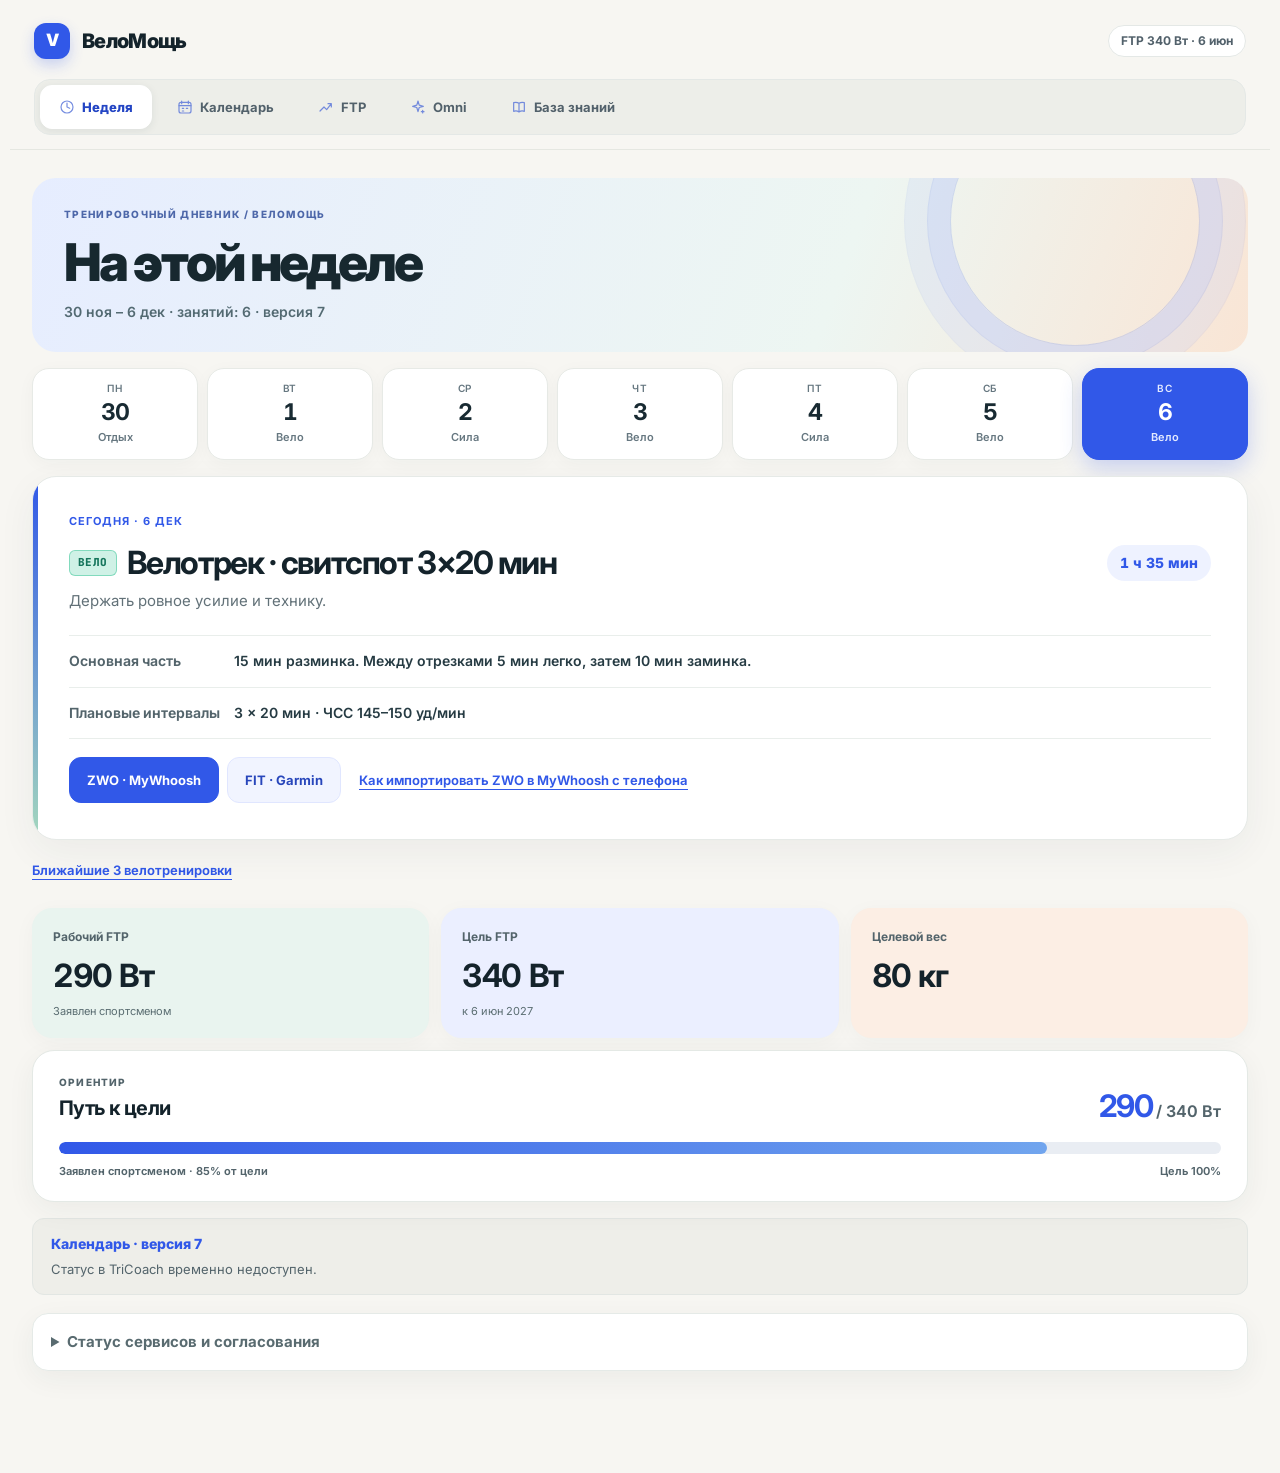
==== commit e63019cf: "Clarify workout title and visualize target from profile" ====
--- a/index.html
+++ b/index.html
@@ -37,4 +37,4 @@
 .warn{border-left:4px solid var(--warn)}.bad{border-left:4px solid var(--bad)}.ok{border-left:4px solid var(--ok)}
 @media print{nav,.btn{display:none}body{background:#fff;color:#000}.card,.block,details.week{border-color:#ccc;background:#fff}details.week{break-inside:avoid}}
 @media(max-width:640px){.day{grid-template-columns:1fr}.block dl{grid-template-columns:1fr}}
-</style><link href="board.css?v=20261121-velomosh-daylight-v1" rel="stylesheet"/><script defer="" src="board.js?v=20261121-velomosh-daylight-v1"></script></head><body><div class="wrap"><h1>Программа <span>FTP 340</span></h1><div class="sub">Утверждённая программа шоссейной подготовки</div><nav><a href="#analysis">Разбор</a><a href="#principles">Принципы</a><a href="#ftp">FTP и калькулятор</a><a href="#monitor">Контроль</a><a href="#tests">Тесты</a><a href="#strength">Силовая</a><a href="#food">Питание</a><a href="#macro">Макроплан</a><a href="#plan">Подневный план</a></nav><h2 id="analysis">1. Тренерский разбор</h2><div class="card"><p>Тренировочная программа показывается по версиям, подтверждённым спортсменом в TriCoach. Цель и целевая дата берутся из TriCoach.</p><p>Публичная страница отображает только календарь и показатели, включённые в утверждённую программу.</p></div><h2 id="principles">2. Как устроена программа</h2><div class="card"><p>План строится из последовательности микроциклов и мезоциклов. Ключевые сессии сочетаются с аэробной работой, силовой подготовкой и восстановлением.</p><p>Решение о повышении нагрузки опирается на результаты сопоставимых тренировок и восстановление.</p></div><h2 id="ftp">3. FTP и калькулятор мощности</h2><div class="card ftp-calculator" id="ftp-calculator"><p>Справочный калькулятор. Изменение здесь сохраняется только в этом браузере и не меняет программу в TriCoach.</p><label class="ftp-current">FTP для расчёта <input id="ftp-reference" max="600" min="100" step="1" type="number"/> Вт</label><button class="btn" id="ftp-reset" type="button">Сбросить</button><table class="ztab"><thead><tr><th>Зона</th><th>% FTP</th><th>Мощность</th><th>Ощущение</th></tr></thead><tbody></tbody></table></div><h2 id="monitor">4. Контроль</h2><div class="card"><p>Персональные Garmin-показатели, медицинские ограничения и данные восстановления остаются в TriCoach и не публикуются на этой странице.</p></div><h2 id="tests">5. Тесты</h2><div class="card"><p>Тесты FTP и их даты берутся из утверждённого календаря. Выполняй указанный протокол в сопоставимых условиях.</p><p>Результат теста оценивается тренером перед изменением рабочего FTP.</p></div><h2 id="strength">6. Силовая подготовка</h2><div class="card"><p>Силовые сессии следуют периодизации программы и публикуются только после подтверждения версии.</p><p>Используй заданные в плане подходы, повторения и интенсивность; не добавляй работу самостоятельно.</p></div><h2 id="food">7. Питание и восстановление</h2><div class="card"><p>План питания и восстановления — общая часть подготовки. Персональные медицинские рекомендации и данные спортсмена на публичной странице не размещаются.</p></div><h2 id="macro">8. Макроциклы программы</h2><div class="card" id="macro-summary"><p>Структура блоков будет загружена из утверждённой версии программы.</p></div><h2 id="plan">9. Утверждённый календарь</h2><section aria-live="polite" id="approved-plan-calendar"><div class="card plan-loading">Загружаю утверждённую версию программы…</div></section></div></body></html>
+</style><link href="board.css?v=20261121-velomosh-daylight-v3" rel="stylesheet"/><script defer="" src="board.js?v=20261121-velomosh-daylight-v3"></script></head><body><div class="wrap"><h1>Программа <span>FTP 340</span></h1><div class="sub">Утверждённая программа шоссейной подготовки</div><nav><a href="#analysis">Разбор</a><a href="#principles">Принципы</a><a href="#ftp">FTP и калькулятор</a><a href="#monitor">Контроль</a><a href="#tests">Тесты</a><a href="#strength">Силовая</a><a href="#food">Питание</a><a href="#macro">Макроплан</a><a href="#plan">Подневный план</a></nav><h2 id="analysis">1. Тренерский разбор</h2><div class="card"><p>Тренировочная программа показывается по версиям, подтверждённым спортсменом в TriCoach. Цель и целевая дата берутся из TriCoach.</p><p>Публичная страница отображает только календарь и показатели, включённые в утверждённую программу.</p></div><h2 id="principles">2. Как устроена программа</h2><div class="card"><p>План строится из последовательности микроциклов и мезоциклов. Ключевые сессии сочетаются с аэробной работой, силовой подготовкой и восстановлением.</p><p>Решение о повышении нагрузки опирается на результаты сопоставимых тренировок и восстановление.</p></div><h2 id="ftp">3. FTP и калькулятор мощности</h2><div class="card ftp-calculator" id="ftp-calculator"><p>Справочный калькулятор. Изменение здесь сохраняется только в этом браузере и не меняет программу в TriCoach.</p><label class="ftp-current">FTP для расчёта <input id="ftp-reference" max="600" min="100" step="1" type="number"/> Вт</label><button class="btn" id="ftp-reset" type="button">Сбросить</button><table class="ztab"><thead><tr><th>Зона</th><th>% FTP</th><th>Мощность</th><th>Ощущение</th></tr></thead><tbody></tbody></table></div><h2 id="monitor">4. Контроль</h2><div class="card"><p>Персональные Garmin-показатели, медицинские ограничения и данные восстановления остаются в TriCoach и не публикуются на этой странице.</p></div><h2 id="tests">5. Тесты</h2><div class="card"><p>Тесты FTP и их даты берутся из утверждённого календаря. Выполняй указанный протокол в сопоставимых условиях.</p><p>Результат теста оценивается тренером перед изменением рабочего FTP.</p></div><h2 id="strength">6. Силовая подготовка</h2><div class="card"><p>Силовые сессии следуют периодизации программы и публикуются только после подтверждения версии.</p><p>Используй заданные в плане подходы, повторения и интенсивность; не добавляй работу самостоятельно.</p></div><h2 id="food">7. Питание и восстановление</h2><div class="card"><p>План питания и восстановления — общая часть подготовки. Персональные медицинские рекомендации и данные спортсмена на публичной странице не размещаются.</p></div><h2 id="macro">8. Макроциклы программы</h2><div class="card" id="macro-summary"><p>Структура блоков будет загружена из утверждённой версии программы.</p></div><h2 id="plan">9. Утверждённый календарь</h2><section aria-live="polite" id="approved-plan-calendar"><div class="card plan-loading">Загружаю утверждённую версию программы…</div></section></div></body></html>
--- a/board.css
+++ b/board.css
@@ -1689,7 +1689,7 @@
 .training-session-goal { color: #627178; font-size: 15px; }
 .workout-phases { margin: 22px 0 18px; border-color: #e9eeeb; }
 .workout-phase { padding: 14px 0; border-color: #e9eeeb; font-size: 14px; }
-.workout-phase dt { color: #77888a; }
+.workout-phase dt { color: #53646b; }
 .workout-phase dd { color: #263b43; font-weight: 600; }
 .training-session-actions { gap: 8px 18px; align-items: center; }
 .workout-download { min-height: 46px; padding: 10px 17px; border-radius: 12px; color: #2642ab; background: #eef2ff; border-color: #e0e6ff; }
@@ -1697,7 +1697,7 @@
 .workout-link { color: #3158e8; text-underline-offset: 4px; }
 .training-week-links { margin: 8px 0 16px; }
 .training-week-metrics { gap: 12px; }
-.training-metric { min-height: 126px; padding: 18px 20px; border: 1px solid #e8ebe7; border-radius: 20px; background: #fff; color: #66777d; box-shadow: 0 5px 22px rgba(31,49,57,.035); }
+.training-metric { min-height: 126px; padding: 18px 20px; border: 1px solid #e8ebe7; border-radius: 20px; background: #fff; color: #53646b; box-shadow: 0 5px 22px rgba(31,49,57,.035); }
 .training-metric:first-child { background: #e9f4ef; border-color: #e9f4ef; }
 .training-metric:nth-child(2) { background: #ebefff; border-color: #ebefff; }
 .training-metric:nth-child(3) { background: #fceee4; border-color: #fceee4; }
@@ -1768,3 +1768,20 @@
 .tab[data-tab="coach"]::before { mask-image: url("data:image/svg+xml,%3Csvg xmlns='http://www.w3.org/2000/svg' viewBox='0 0 24 24' fill='none' stroke='black' stroke-width='1.8' stroke-linecap='round' stroke-linejoin='round'%3E%3Cpath d='M12 3l1.8 6.2L20 11l-6.2 1.8L12 19l-1.8-6.2L4 11l6.2-1.8L12 3zM19 17v4M17 19h4'/%3E%3C/svg%3E"); }
 .tab[data-tab="guide"]::before { mask-image: url("data:image/svg+xml,%3Csvg xmlns='http://www.w3.org/2000/svg' viewBox='0 0 24 24' fill='none' stroke='black' stroke-width='1.8' stroke-linecap='round' stroke-linejoin='round'%3E%3Cpath d='M4 5.5c3-1 5.5-.7 8 1v13c-2.5-1.7-5-2-8-1zM20 5.5c-3-1-5.5-.7-8 1v13c2.5-1.7 5-2 8-1z'/%3E%3C/svg%3E"); }
 @media (max-width: 580px) { .tab::before { display: none; } }
+.dt-uncalibrated-notice { background: #f1f5fc; color: #53646b; border-color: #cfdaed; }
+.mmp-item:hover { border-color: #bdcbfa; }
+.cp-item:hover { border-color: #bdcbfa; }
+.ftp-target-visual { grid-column: 1 / -1; padding: 23px 26px 20px; border: 1px solid #e4e9e5; border-radius: 22px; background: #fff; box-shadow: 0 8px 28px rgba(30,48,60,.055); }
+.ftp-target-heading, .ftp-target-details { display: flex; align-items: end; justify-content: space-between; gap: 14px; }
+.ftp-target-labels { display: grid; gap: 2px; }
+.ftp-target-labels span { color: #53646b; font-size: 10px; font-weight: 800; letter-spacing: .12em; }
+.ftp-target-labels strong { color: #14232b; font-size: 20px; letter-spacing: -.035em; }
+.ftp-target-value { color: #53646b; font-size: 16px; font-weight: 650; white-space: nowrap; }
+.ftp-target-value b { color: #3158e8; font-size: 31px; letter-spacing: -.05em; line-height: 1; }
+.ftp-target-rail { height: 12px; overflow: hidden; margin-top: 18px; border-radius: 99px; background: #e9edf3; }
+.ftp-target-fill { display: block; height: 100%; border-radius: inherit; background: linear-gradient(90deg,#3158e8,#71a5ee); }
+.ftp-target-details { margin-top: 9px; color: #53646b; font-size: 11px; font-weight: 650; }
+@media (max-width: 580px) { .ftp-target-visual { padding: 19px 17px; border-radius: 18px; } .ftp-target-labels strong { font-size: 18px; } .ftp-target-value b { font-size: 26px; } }
+@media (max-width: 360px) {
+  .tab { display: flex; align-items: center; justify-content: center; min-height: 44px; overflow-wrap: anywhere; word-break: normal; hyphens: auto; line-height: 1.15; font-size: 9px; }
+}
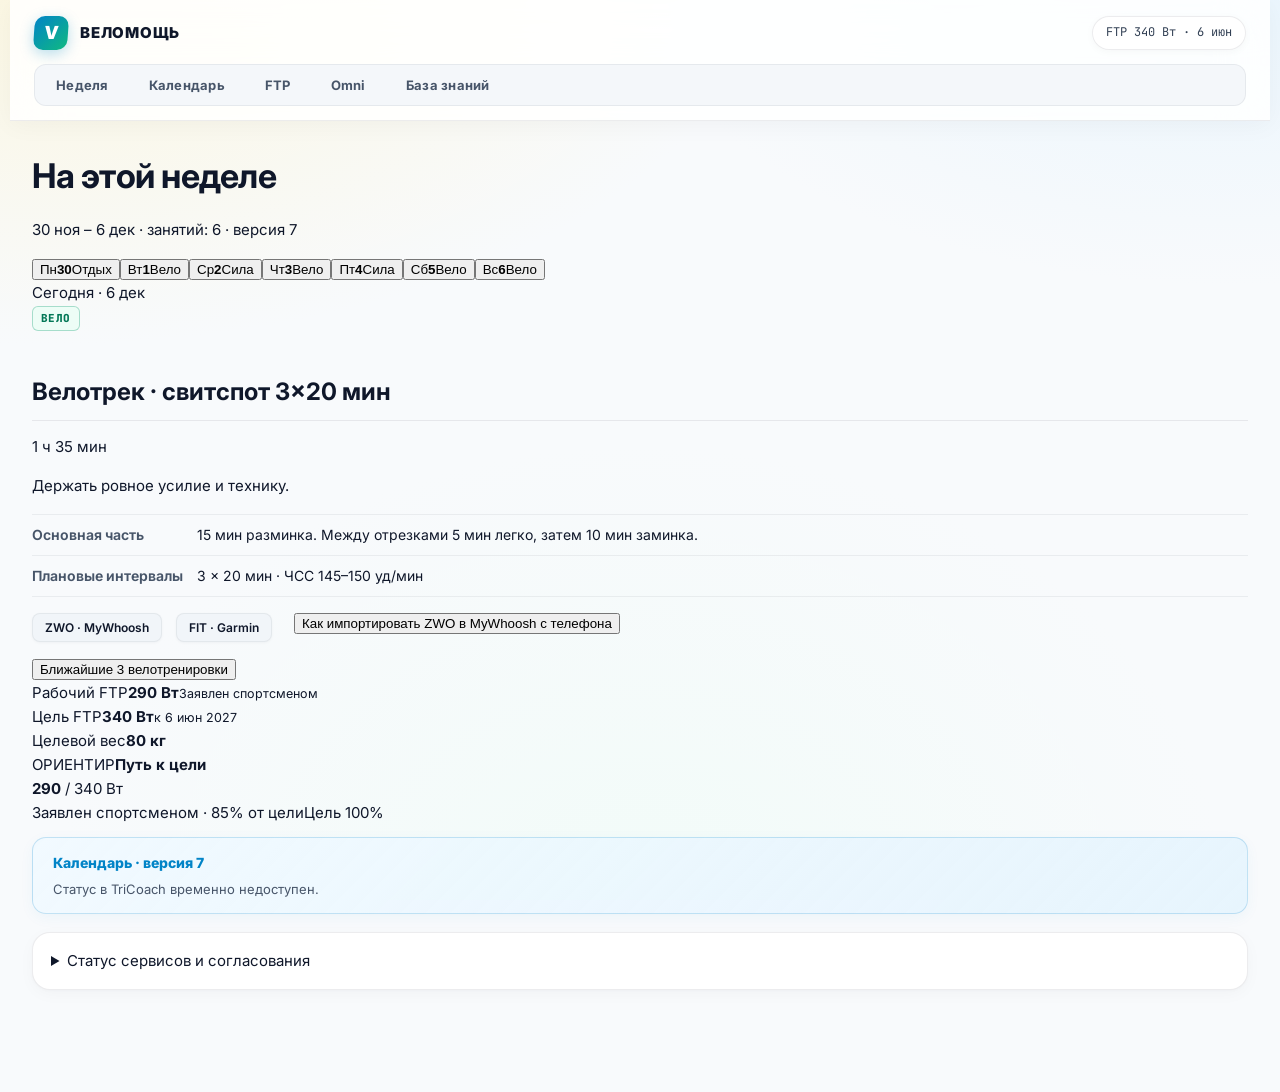
==== commit 462bd61a: "feat(ui): radical redesign to Luminous Sunrise Titanium eye-candy design system" ====
--- a/index.html
+++ b/index.html
@@ -1,27 +1,27 @@
 <!DOCTYPE html>
 
 <html lang="ru"><head><meta charset="utf-8"/><meta content="width=device-width,initial-scale=1" name="viewport"/><link href="https://fonts.googleapis.com" rel="preconnect"/><link crossorigin="" href="https://fonts.gstatic.com" rel="preconnect"/><link href="https://fonts.googleapis.com/css2?family=Inter:wght@400;500;600;700;850&amp;family=JetBrains+Mono:wght@500;700;800&amp;family=Manrope:wght@400;500;600;700;800&amp;display=swap" rel="stylesheet"/><title>ВелоМощь · Программа подготовки FTP 340</title><style>
-:root{--bg:#07090e;--card:rgba(18,24,38,0.85);--card2:rgba(24,32,50,0.9);--fg:#f8fafc;--mut:#94a3b8;--acc:#00f0ff;--acc2:#38bdf8;--ok:#10b981;--warn:#f59e0b;--bad:#ef4444;--line:rgba(255,255,255,0.08)}
+:root{--bg:#f8fafc;--card:#ffffff;--card2:#f1f5f9;--fg:#0f172a;--mut:#64748b;--acc:#0284c7;--acc2:#059669;--ok:#059669;--warn:#d97706;--bad:#e11d48;--line:rgba(15,23,42,0.08)}
 *{box-sizing:border-box}body{margin:0;background:var(--bg);color:var(--fg);font:15px/1.6 "Inter","Manrope",-apple-system,BlinkMacSystemFont,"Segoe UI",Roboto,sans-serif}
 .wrap{max-width:1100px;margin:0 auto;padding:24px 18px 80px}
 h1{font-size:34px;margin:0 0 6px;letter-spacing:-.5px}h1 span{color:var(--acc)}
 h2{font-size:24px;margin:42px 0 14px;border-bottom:1px solid var(--line);padding-bottom:8px}
 h3{font-size:18px;margin:22px 0 8px;color:var(--acc2)}
 .sub{color:var(--mut)}
-nav{position:sticky;top:0;background:rgba(15,17,21,.95);backdrop-filter:blur(6px);padding:10px 0;z-index:5;border-bottom:1px solid var(--line);margin-bottom:10px}
+nav{position:sticky;top:0;background:rgba(255,255,255,.95);backdrop-filter:blur(6px);padding:10px 0;z-index:5;border-bottom:1px solid var(--line);margin-bottom:10px}
 nav a{color:var(--mut);text-decoration:none;margin-right:14px;font-size:13px;white-space:nowrap}nav a:hover{color:var(--fg)}
 .grid{display:grid;grid-template-columns:repeat(auto-fit,minmax(220px,1fr));gap:12px}
-.kpi{background:var(--card);border:1px solid var(--line);border-radius:12px;padding:14px}.kpi b{display:block;font-size:26px;color:var(--acc)}.kpi span{color:var(--mut);font-size:13px}
-.card{background:var(--card);border:1px solid var(--line);border-radius:12px;padding:16px 18px;margin:12px 0}
+.kpi{background:var(--card);border:1px solid var(--line);border-radius:12px;padding:14px;box-shadow:0 4px 12px rgba(15,23,42,.03)}.kpi b{display:block;font-size:26px;color:var(--acc)}.kpi span{color:var(--mut);font-size:13px}
+.card{background:var(--card);border:1px solid var(--line);border-radius:12px;padding:16px 18px;margin:12px 0;box-shadow:0 4px 12px rgba(15,23,42,.03)}
 .card ul{margin:6px 0 0;padding-left:20px}.card li{margin:4px 0}
 table{width:100%;border-collapse:collapse;margin:10px 0;font-size:14px}th,td{border-bottom:1px solid var(--line);padding:7px 8px;text-align:left;vertical-align:top}th{color:var(--mut);font-weight:600;background:var(--card2)}
 .tag{display:inline-block;font-size:11px;font-weight:700;padding:2px 7px;border-radius:6px;letter-spacing:.3px}
-.load{background:#3a2418;color:#ffb38f}.dl{background:#1a3326;color:#8ff0bd}.test{background:#3a1830;color:#ff9fd8}.camp{background:#2d2a14;color:#ffe08f}.taper{background:#16283a;color:#9fd2ff}
-.k-key{background:var(--acc);color:#111}.k-long{background:#ffb84d;color:#111}.k-z2{background:#2f6d4f;color:#dfffe9}.k-str{background:#5a4bd1;color:#fff}.k-rest{background:#333a47;color:#cfd6e3}.k-rec{background:#2b4a5e;color:#d6f1ff}.k-test{background:#e04aa5;color:#fff}
-.block{background:linear-gradient(135deg,#1b1f29,#151821);border:1px solid var(--line);border-left:4px solid var(--acc);border-radius:12px;padding:16px 18px;margin:28px 0 10px}
+.load{background:#fef3c7;color:#92400e}.dl{background:#ecfdf5;color:#065f46}.test{background:#fce7f3;color:#9d174d}.camp{background:#fef9c3;color:#854d0e}.taper{background:#e0f2fe;color:#075985}
+.k-key{background:var(--acc);color:#fff}.k-long{background:#f59e0b;color:#fff}.k-z2{background:#059669;color:#fff}.k-str{background:#7c3aed;color:#fff}.k-rest{background:#e2e8f0;color:#475569}.k-rec{background:#e0f2fe;color:#0369a1}.k-test{background:#e11d48;color:#fff}
+.block{background:#ffffff;border:1px solid var(--line);border-left:4px solid var(--acc);border-radius:12px;padding:16px 18px;margin:28px 0 10px;box-shadow:0 4px 12px rgba(15,23,42,.03)}
 .block h3{margin-top:0;color:var(--fg);font-size:20px}
 .block dl{display:grid;grid-template-columns:160px 1fr;gap:6px 12px;margin:8px 0 0}.block dt{color:var(--mut)}.block dd{margin:0}
-details.week{background:var(--card);border:1px solid var(--line);border-radius:12px;margin:10px 0}
+details.week{background:var(--card);border:1px solid var(--line);border-radius:12px;margin:10px 0;box-shadow:0 4px 12px rgba(15,23,42,.03)}
 details.week>summary{cursor:pointer;padding:12px 16px;list-style:none;display:flex;gap:10px;align-items:center;flex-wrap:wrap}
 details.week>summary::-webkit-details-marker{display:none}
 details.week>summary .wn{font-weight:800;font-size:16px;min-width:74px}.wd{color:var(--mut);font-size:13px;min-width:120px}.wf{flex:1;min-width:240px}.wh{color:var(--mut);font-size:13px}
@@ -30,11 +30,11 @@
 .day h4{margin:0 0 4px;font-size:15px}.goal{color:var(--mut);font-size:13.5px;margin:2px 0 6px}
 .day ol{margin:4px 0 6px;padding-left:20px}.day li{margin:3px 0}
 .meta{display:flex;flex-wrap:wrap;gap:6px 14px;font-size:13px;color:var(--mut)}.meta b{color:var(--fg);font-weight:600}
-.notes{font-size:13px;color:#ffd9a8;margin-top:6px}.notes div{margin:2px 0}
+.notes{font-size:13px;color:#b45309;margin-top:6px}.notes div{margin:2px 0}
 .pw{color:var(--acc);font-weight:700}.pct{color:var(--mut);font-size:12px}
 .ftpin input{width:70px;background:var(--card2);color:var(--fg);border:1px solid var(--line);border-radius:6px;padding:4px 6px;font-size:14px}
 .btn{background:var(--card2);color:var(--fg);border:1px solid var(--line);border-radius:8px;padding:6px 12px;cursor:pointer;font-size:13px;margin-right:6px}
 .warn{border-left:4px solid var(--warn)}.bad{border-left:4px solid var(--bad)}.ok{border-left:4px solid var(--ok)}
 @media print{nav,.btn{display:none}body{background:#fff;color:#000}.card,.block,details.week{border-color:#ccc;background:#fff}details.week{break-inside:avoid}}
 @media(max-width:640px){.day{grid-template-columns:1fr}.block dl{grid-template-columns:1fr}}
-</style><link href="board.css?v=20261121-velomosh-daylight-v3" rel="stylesheet"/><script defer="" src="board.js?v=20261121-velomosh-daylight-v3"></script></head><body><div class="wrap"><h1>Программа <span>FTP 340</span></h1><div class="sub">Утверждённая программа шоссейной подготовки</div><nav><a href="#analysis">Разбор</a><a href="#principles">Принципы</a><a href="#ftp">FTP и калькулятор</a><a href="#monitor">Контроль</a><a href="#tests">Тесты</a><a href="#strength">Силовая</a><a href="#food">Питание</a><a href="#macro">Макроплан</a><a href="#plan">Подневный план</a></nav><h2 id="analysis">1. Тренерский разбор</h2><div class="card"><p>Тренировочная программа показывается по версиям, подтверждённым спортсменом в TriCoach. Цель и целевая дата берутся из TriCoach.</p><p>Публичная страница отображает только календарь и показатели, включённые в утверждённую программу.</p></div><h2 id="principles">2. Как устроена программа</h2><div class="card"><p>План строится из последовательности микроциклов и мезоциклов. Ключевые сессии сочетаются с аэробной работой, силовой подготовкой и восстановлением.</p><p>Решение о повышении нагрузки опирается на результаты сопоставимых тренировок и восстановление.</p></div><h2 id="ftp">3. FTP и калькулятор мощности</h2><div class="card ftp-calculator" id="ftp-calculator"><p>Справочный калькулятор. Изменение здесь сохраняется только в этом браузере и не меняет программу в TriCoach.</p><label class="ftp-current">FTP для расчёта <input id="ftp-reference" max="600" min="100" step="1" type="number"/> Вт</label><button class="btn" id="ftp-reset" type="button">Сбросить</button><table class="ztab"><thead><tr><th>Зона</th><th>% FTP</th><th>Мощность</th><th>Ощущение</th></tr></thead><tbody></tbody></table></div><h2 id="monitor">4. Контроль</h2><div class="card"><p>Персональные Garmin-показатели, медицинские ограничения и данные восстановления остаются в TriCoach и не публикуются на этой странице.</p></div><h2 id="tests">5. Тесты</h2><div class="card"><p>Тесты FTP и их даты берутся из утверждённого календаря. Выполняй указанный протокол в сопоставимых условиях.</p><p>Результат теста оценивается тренером перед изменением рабочего FTP.</p></div><h2 id="strength">6. Силовая подготовка</h2><div class="card"><p>Силовые сессии следуют периодизации программы и публикуются только после подтверждения версии.</p><p>Используй заданные в плане подходы, повторения и интенсивность; не добавляй работу самостоятельно.</p></div><h2 id="food">7. Питание и восстановление</h2><div class="card"><p>План питания и восстановления — общая часть подготовки. Персональные медицинские рекомендации и данные спортсмена на публичной странице не размещаются.</p></div><h2 id="macro">8. Макроциклы программы</h2><div class="card" id="macro-summary"><p>Структура блоков будет загружена из утверждённой версии программы.</p></div><h2 id="plan">9. Утверждённый календарь</h2><section aria-live="polite" id="approved-plan-calendar"><div class="card plan-loading">Загружаю утверждённую версию программы…</div></section></div></body></html>
+</style><link href="board.css?v=20261121-sunrise-luminous-v8" rel="stylesheet"/><script defer="" src="board.js?v=20261121-sunrise-luminous-v8"></script></head><body><div class="wrap"><h1>Программа <span>FTP 340</span></h1><div class="sub">Утверждённая программа шоссейной подготовки</div><nav><a href="#analysis">Разбор</a><a href="#principles">Принципы</a><a href="#ftp">FTP и калькулятор</a><a href="#monitor">Контроль</a><a href="#tests">Тесты</a><a href="#strength">Силовая</a><a href="#food">Питание</a><a href="#macro">Макроплан</a><a href="#plan">Подневный план</a></nav><h2 id="analysis">1. Тренерский разбор</h2><div class="card"><p>Тренировочная программа показывается по версиям, подтверждённым спортсменом в TriCoach. Цель и целевая дата берутся из TriCoach.</p><p>Публичная страница отображает только календарь и показатели, включённые в утверждённую программу.</p></div><h2 id="principles">2. Как устроена программа</h2><div class="card"><p>План строится из последовательности микроциклов и мезоциклов. Ключевые сессии сочетаются с аэробной работой, силовой подготовкой и восстановлением.</p><p>Решение о повышении нагрузки опирается на результаты сопоставимых тренировок и восстановление.</p></div><h2 id="ftp">3. FTP и калькулятор мощности</h2><div class="card ftp-calculator" id="ftp-calculator"><p>Справочный калькулятор. Изменение здесь сохраняется только в этом браузере и не меняет программу в TriCoach.</p><label class="ftp-current">FTP для расчёта <input id="ftp-reference" max="600" min="100" step="1" type="number"/> Вт</label><button class="btn" id="ftp-reset" type="button">Сбросить</button><table class="ztab"><thead><tr><th>Зона</th><th>% FTP</th><th>Мощность</th><th>Ощущение</th></tr></thead><tbody></tbody></table></div><h2 id="monitor">4. Контроль</h2><div class="card"><p>Персональные Garmin-показатели, медицинские ограничения и данные восстановления остаются в TriCoach и не публикуются на этой странице.</p></div><h2 id="tests">5. Тесты</h2><div class="card"><p>Тесты FTP и их даты берутся из утверждённого календаря. Выполняй указанный протокол в сопоставимых условиях.</p><p>Результат теста оценивается тренером перед изменением рабочего FTP.</p></div><h2 id="strength">6. Силовая подготовка</h2><div class="card"><p>Силовые сессии следуют периодизации программы и публикуются только после подтверждения версии.</p><p>Используй заданные в плане подходы, повторения и интенсивность; не добавляй работу самостоятельно.</p></div><h2 id="food">7. Питание и восстановление</h2><div class="card"><p>План питания и восстановления — общая часть подготовки. Персональные медицинские рекомендации и данные спортсмена на публичной странице не размещаются.</p></div><h2 id="macro">8. Макроциклы программы</h2><div class="card" id="macro-summary"><p>Структура блоков будет загружена из утверждённой версии программы.</p></div><h2 id="plan">9. Утверждённый календарь</h2><section aria-live="polite" id="approved-plan-calendar"><div class="card plan-loading">Загружаю утверждённую версию программы…</div></section></div></body></html>
--- a/board.css
+++ b/board.css
@@ -1,62 +1,64 @@
-/* ВелоМощь · тренировочный календарь и аналитика */
+/* ══════════════════════════════════════════════════════════════════════════════
+   ВЕЛОМОЩЬ 2.0 · LUMINOUS AERO & SUNRISE TITANIUM COCKPIT (FTP 340)
+   Modern Minimalist Athletic Eye-Candy Design System
+   Inspired by Apple Fitness+ Rings, Pas Normal Studios, Nike Training, Strava
+   ══════════════════════════════════════════════════════════════════════════════ */
 
 :root {
-  /* Color Canvas & Surfaces */
-  --bg-canvas: #101419;
-  --bg-surface: #171d24;
-  --bg-card: #1b222b;
-  --bg-card-hover: #242e38;
-  --bg-card-solid: #171d24;
-  --bg-elevated: #242e38;
-
-  /* Borders & Hairlines */
-  --border-subtle: #303a45;
-  --border-medium: #404c58;
-  --border-highlight: rgba(0, 240, 255, 0.35);
-
-  --action: #cbf26c;
-
-  /* Service status accents */
-  --neon-cyan: #cbf26c;
-  --cyan-soft: #cbf26c;
-  --racing-emerald: #10b981;
-  --emerald-soft: #34d399;
-  --hyper-amber: #f59e0b;
-  --amber-soft: #fbbf24;
-  --redline-crimson: #ef4444;
-  --crimson-soft: #f87171;
-  --laser-purple: #a855f7;
-  --purple-soft: #c084fc;
-
-  /* Text & Hierarchy */
-  --text-primary: #f3f6f8;
-  --text-secondary: #a5b1bf;
-  --text-muted: #9aa7b5;
-  --text-dark: #050811;
-
-  /* Backward Compatibility Semantic Tokens */
-  --bg: #101419;
-  --ink: #f3f6f8;
-  --fg: #f3f6f8;
-  --dim: #a5b1bf;
-  --mut: #9aa7b5;
-  --panel: #1b222b;
-  --panel-soft: #242e38;
-  --line: #303a45;
-  --lime: #10b981;
-  --lime-deep: #34d399;
-  --cyan: #cbf26c;
-  --acc: #cbf26c;
-  --acc2: #cbf26c;
-  --ok: #10b981;
-  --warn: #f59e0b;
-  --bad: #ef4444;
-  --danger: #ef4444;
-  --safe: #10b981;
-  --card: #1b222b;
-  --card2: #242e38;
-
-  /* Typography */
+  /* ── Canvas & Surfaces (Жемчужный титан и чистое стекло) ── */
+  --bg-canvas: #f8fafc;
+  --bg-surface: #ffffff;
+  --bg-card: rgba(255, 255, 255, 0.90);
+  --bg-card-hover: #ffffff;
+  --bg-card-solid: #ffffff;
+  --bg-elevated: #ffffff;
+
+  /* ── Borders & Glass Highlights ── */
+  --border-subtle: rgba(15, 23, 42, 0.06);
+  --border-medium: rgba(15, 23, 42, 0.12);
+  --border-highlight: rgba(2, 132, 199, 0.35);
+
+  /* ── High-Contrast Typography ── */
+  --text-primary: #0f172a;        /* Глубокий обсидиановый графит */
+  --text-secondary: #475569;      /* Элегантный сланец */
+  --text-muted: #94a3b8;          /* Нейтральные метки */
+  --text-dark: #0f172a;
+
+  /* ── Juicy Performance Accents (Eye-Candy Apple Rings / PNS) ── */
+  --neon-cyan: #0284c7;           /* Чистейшая лазурь (Sky Azure) */
+  --cyan-soft: #0284c7;
+  --racing-emerald: #059669;      /* Свежая горная мята (Base Endurance) */
+  --emerald-soft: #10b981;
+  --hyper-amber: #d97706;         /* Теплый солнечный янтарь (Sweet Spot) */
+  --amber-soft: #f59e0b;
+  --redline-crimson: #e11d48;     /* Энергичный коралл (Threshold / Redline) */
+  --crimson-soft: #f43f5e;
+  --laser-purple: #7c3aed;        /* Королевский ирис (VO2max / Power) */
+  --purple-soft: #8b5cf6;
+
+  /* ── Обратная совместимость для контрактов ── */
+  --bg: #f8fafc;
+  --ink: #0f172a;
+  --fg: #0f172a;
+  --dim: #475569;
+  --mut: #64748b;
+  --panel: rgba(255, 255, 255, 0.90);
+  --panel-soft: #f1f5f9;
+  --line: rgba(15, 23, 42, 0.08);
+  --lime: #059669;
+  --lime-deep: #10b981;
+  --cyan: #0284c7;
+  --acc: #0284c7;
+  --acc2: #0284c7;
+  --ok: #059669;
+  --warn: #d97706;
+  --bad: #e11d48;
+  --danger: #e11d48;
+  --safe: #059669;
+  --card: rgba(255, 255, 255, 0.90);
+  --card2: #ffffff;
+
+  /* ── Typography Stack ── */
   --font-sans: "Inter", "Manrope", -apple-system, BlinkMacSystemFont, "Segoe UI", Roboto, sans-serif;
   --font-mono: "JetBrains Mono", ui-monospace, SFMono-Regular, Menlo, Monaco, monospace;
 }
@@ -68,7 +70,7 @@
 }
 
 html {
-  color-scheme: dark;
+  color-scheme: light;
   scroll-behavior: smooth;
   scroll-padding-top: 100px;
 }
@@ -77,6 +79,11 @@
   margin: 0;
   min-height: 100vh;
   background-color: var(--bg-canvas);
+  background-image:
+    radial-gradient(1200px 650px at 4% -5%, rgba(254, 243, 199, 0.55) 0%, transparent 60%),
+    radial-gradient(1000px 550px at 96% -5%, rgba(224, 242, 254, 0.65) 0%, transparent 60%),
+    radial-gradient(900px 700px at 50% 100%, rgba(236, 253, 245, 0.50) 0%, transparent 65%);
+  background-attachment: fixed;
   color: var(--text-primary);
   font: 15px/1.6 var(--font-sans);
   -webkit-font-smoothing: antialiased;
@@ -98,7 +105,7 @@
   display: none;
 }
 
-/* ── Sticky Pro Header & Navigation Bar ───────────────────────────────────── */
+/* ── Sticky Luminous Aero Header & Navigation Bar ─────────────────────────── */
 
 .board-shell {
   position: sticky;
@@ -106,8 +113,11 @@
   z-index: 50;
   margin: -24px -22px 28px;
   padding: 16px 24px 14px;
-  background: var(--bg-canvas);
-  border-bottom: 1px solid var(--border-subtle);
+  background: rgba(255, 255, 255, 0.88);
+  border-bottom: 1px solid rgba(15, 23, 42, 0.08);
+  backdrop-filter: blur(24px) saturate(180%);
+  -webkit-backdrop-filter: blur(24px) saturate(180%);
+  box-shadow: 0 4px 24px rgba(15, 23, 42, 0.04);
 }
 
 .brand-row {
@@ -129,13 +139,15 @@
 .brand-crest, .bolt {
   display: grid;
   place-items: center;
-  width: 32px;
-  height: 32px;
-  border-radius: 9px;
-  background: var(--action);
-  color: var(--text-dark);
-  font-size: 17px;
+  width: 34px;
+  height: 34px;
+  border-radius: 10px;
+  background: linear-gradient(135deg, #0284c7, #10b981);
+  color: #ffffff;
+  font-size: 18px;
   font-weight: 900;
+  box-shadow: 0 4px 14px rgba(2, 132, 199, 0.28);
+  transform: skew(-4deg);
   user-select: none;
 }
 
@@ -147,9 +159,9 @@
 .brand-title, .brand-name {
   font-size: 15px;
   font-weight: 850;
-  letter-spacing: 0.06em;
+  letter-spacing: 0.05em;
   text-transform: uppercase;
-  color: #ffffff;
+  color: #0f172a;
   display: flex;
   align-items: center;
   gap: 8px;
@@ -158,18 +170,18 @@
 .brand-badge {
   font-size: 10px;
   font-weight: 800;
-  padding: 2px 6px;
-  border-radius: 5px;
-  background: rgba(0, 240, 255, 0.15);
-  color: var(--neon-cyan);
-  border: 1px solid rgba(0, 240, 255, 0.3);
+  padding: 2px 7px;
+  border-radius: 6px;
+  background: rgba(2, 132, 199, 0.1);
+  color: #0284c7;
+  border: 1px solid rgba(2, 132, 199, 0.25);
   letter-spacing: 0.08em;
 }
 
 .brand-sub {
   font-size: 11px;
   font-weight: 600;
-  color: var(--text-muted);
+  color: #64748b;
   letter-spacing: 0.04em;
   font-family: var(--font-mono);
 }
@@ -177,16 +189,17 @@
 .brand-meta {
   display: flex;
   align-items: center;
-  gap: 12px;
+  gap: 10px;
 }
 
 .date-chip, .countdown-chip {
   font-size: 12px;
-  color: var(--text-secondary);
-  padding: 5px 12px;
+  color: #334155;
+  padding: 6px 13px;
   border-radius: 999px;
-  background: rgba(255, 255, 255, 0.04);
-  border: 1px solid var(--border-subtle);
+  background: #ffffff;
+  border: 1px solid rgba(15, 23, 42, 0.08);
+  box-shadow: 0 2px 8px rgba(15, 23, 42, 0.03);
   font-family: var(--font-mono);
   display: inline-flex;
   align-items: center;
@@ -194,17 +207,17 @@
 }
 
 .date-chip b, .countdown-chip b {
-  color: var(--text-primary);
-  font-weight: 700;
+  color: #0f172a;
+  font-weight: 750;
 }
 
 .countdown-chip {
-  background: rgba(0, 240, 255, 0.06);
-  border-color: rgba(0, 240, 255, 0.2);
-  color: var(--cyan-soft);
-}
-
-/* ── Tab Navigation ───────────────────────────────────────────────────────── */
+  background: rgba(254, 243, 199, 0.6);
+  border-color: rgba(245, 158, 11, 0.3);
+  color: #b45309;
+}
+
+/* ── Segmented Pill Tab Navigation ────────────────────────────────────────── */
 
 .tabbar {
   display: flex;
@@ -214,42 +227,37 @@
   margin: 14px auto 0;
   padding: 4px;
   border-radius: 12px;
-  background: var(--bg-surface);
-  border: 1px solid var(--border-subtle);
+  background: rgba(241, 245, 249, 0.75);
+  border: 1px solid rgba(15, 23, 42, 0.06);
 }
 
 .tab {
   flex: 0 0 auto;
   border: 1px solid transparent;
   border-radius: 8px;
-  padding: 8px 13px;
-  min-height: 42px;
-  color: var(--text-secondary);
+  padding: 7px 16px;
+  color: #475569;
   background: transparent;
   cursor: pointer;
   font-family: var(--font-sans);
   font-size: 13px;
   font-weight: 700;
-  letter-spacing: 0.03em;
+  letter-spacing: 0.02em;
   transition: all 0.2s cubic-bezier(0.16, 1, 0.3, 1);
   white-space: nowrap;
 }
 
 .tab:hover {
-  color: var(--text-primary);
-  background: rgba(255, 255, 255, 0.05);
-}
-
-.tab[aria-current="page"] {
-  color: var(--action);
-  background: #242e24;
-  border-color: #4b5a37;
+  color: #0f172a;
+  background: rgba(255, 255, 255, 0.6);
+}
+
+.tab[aria-selected="true"] {
+  color: #0284c7;
+  background: #ffffff;
+  border-color: rgba(15, 23, 42, 0.06);
+  box-shadow: 0 2px 8px rgba(15, 23, 42, 0.06);
   font-weight: 800;
-}
-
-:focus-visible {
-  outline: 2px solid var(--action);
-  outline-offset: 3px;
 }
 
 /* ── Tab Panes ────────────────────────────────────────────────────────────── */
@@ -290,10 +298,10 @@
   padding: 6px 14px;
   border-radius: 999px;
   font-size: 12px;
-  background: var(--bg-card);
-  border: 1px solid var(--border-subtle);
-  color: var(--text-secondary);
-  backdrop-filter: blur(12px);
+  background: #ffffff;
+  border: 1px solid rgba(15, 23, 42, 0.08);
+  color: #475569;
+  box-shadow: 0 2px 6px rgba(15, 23, 42, 0.02);
   font-family: var(--font-mono);
   transition: all 0.2s ease;
 }
@@ -306,85 +314,86 @@
 }
 
 .status-pill.ok {
-  border-color: rgba(16, 185, 129, 0.35);
-  background: rgba(16, 185, 129, 0.08);
+  border-color: rgba(5, 150, 105, 0.25);
+  background: rgba(236, 253, 245, 0.8);
 }
 
 .status-pill.ok .status-dot {
-  background: var(--racing-emerald);
-  box-shadow: 0 0 8px var(--racing-emerald);
+  background: #059669;
+  box-shadow: 0 0 8px rgba(5, 150, 105, 0.5);
   animation: radar-pulse 2.2s infinite;
 }
 
 .status-pill.ok .status-val {
-  color: var(--emerald-soft);
-  font-weight: 700;
+  color: #047857;
+  font-weight: 750;
 }
 
 .status-pill.stale {
-  border-color: rgba(245, 158, 11, 0.35);
-  background: rgba(245, 158, 11, 0.08);
+  border-color: rgba(217, 119, 6, 0.25);
+  background: rgba(254, 243, 199, 0.8);
 }
 
 .status-pill.stale .status-dot {
-  background: var(--hyper-amber);
-  box-shadow: 0 0 8px var(--hyper-amber);
+  background: #d97706;
+  box-shadow: 0 0 8px rgba(217, 119, 6, 0.4);
 }
 
 .status-pill.stale .status-val {
-  color: var(--amber-soft);
-  font-weight: 700;
+  color: #b45309;
+  font-weight: 750;
 }
 
 .status-pill.failed {
-  border-color: rgba(239, 68, 68, 0.35);
-  background: rgba(239, 68, 68, 0.08);
+  border-color: rgba(225, 29, 72, 0.25);
+  background: rgba(255, 241, 242, 0.8);
 }
 
 .status-pill.failed .status-dot {
-  background: var(--redline-crimson);
-  box-shadow: 0 0 8px var(--redline-crimson);
+  background: #e11d48;
+  box-shadow: 0 0 8px rgba(225, 29, 72, 0.4);
 }
 
 .status-pill.failed .status-val {
-  color: var(--crimson-soft);
-  font-weight: 700;
+  color: #be123c;
+  font-weight: 750;
 }
 
 .status-pill.unknown .status-dot {
-  background: var(--text-muted);
+  background: #94a3b8;
 }
 
 .status-pill.unknown .status-val {
-  color: var(--text-muted);
+  color: #64748b;
 }
 
 @keyframes radar-pulse {
   0% {
-    box-shadow: 0 0 0 0 rgba(16, 185, 129, 0.65);
+    box-shadow: 0 0 0 0 rgba(5, 150, 105, 0.6);
   }
   70% {
-    box-shadow: 0 0 0 7px rgba(16, 185, 129, 0);
+    box-shadow: 0 0 0 7px rgba(5, 150, 105, 0);
   }
   100% {
-    box-shadow: 0 0 0 0 rgba(16, 185, 129, 0);
+    box-shadow: 0 0 0 0 rgba(5, 150, 105, 0);
   }
 }
 
 /* ── Active Plan Banner ───────────────────────────────────────────────────── */
 
 .active-plan-banner {
-  margin: 16px 0;
-  padding: 14px 18px;
-  border-radius: 12px;
-  border: 1px solid var(--border-subtle);
-  background: var(--bg-surface);
+  margin: 12px 0 18px;
+  padding: 14px 20px;
+  border-radius: 14px;
+  background: linear-gradient(135deg, rgba(240, 249, 255, 0.9), rgba(224, 242, 254, 0.7));
+  border: 1px solid rgba(2, 132, 199, 0.2);
+  box-shadow: 0 4px 14px rgba(2, 132, 199, 0.05);
 }
 
 .banner-pill {
   font-weight: 800;
   font-size: 14px;
-  color: var(--cyan-soft);
+  color: #0284c7;
   display: flex;
   align-items: center;
   gap: 8px;
@@ -393,44 +402,234 @@
 .banner-sub {
   margin: 4px 0 0;
   font-size: 13px;
-  color: var(--text-secondary);
+  color: #475569;
 }
 
 .plan-version-notice {
   font-size: 13px;
-  color: var(--cyan-soft);
+  color: #0284c7;
   margin-top: 4px;
   font-weight: 600;
 }
 
+/* ── Hero Mission Sunrise Command Center ──────────────────────────────────── */
+
+.hero, .mission-hero {
+  position: relative;
+  isolation: isolate;
+  overflow: hidden;
+  display: grid;
+  grid-template-columns: 1.4fr 1fr;
+  gap: 24px;
+  padding: 34px;
+  border-radius: 24px;
+  background:
+    radial-gradient(800px 400px at 10% 10%, rgba(254, 243, 199, 0.7) 0%, transparent 65%),
+    radial-gradient(600px 350px at 90% 90%, rgba(224, 242, 254, 0.7) 0%, transparent 60%),
+    linear-gradient(135deg, #ffffff 0%, #f8fafc 100%);
+  border: 1px solid rgba(15, 23, 42, 0.08);
+  box-shadow:
+    0 16px 40px -10px rgba(15, 23, 42, 0.06),
+    0 4px 12px rgba(15, 23, 42, 0.02);
+}
+
+.hero-live-badge, .eyebrow {
+  display: inline-flex;
+  align-items: center;
+  gap: 8px;
+  margin: 0 0 12px;
+  color: #0284c7;
+  font-size: 11px;
+  font-weight: 850;
+  letter-spacing: 0.12em;
+  text-transform: uppercase;
+  font-family: var(--font-mono);
+}
+
+.pulse-dot {
+  width: 7px;
+  height: 7px;
+  border-radius: 50%;
+  background: #0284c7;
+  box-shadow: 0 0 8px #0284c7;
+  animation: radar-pulse 2s infinite;
+}
+
+.hero h1 {
+  margin: 0;
+  color: #0f172a;
+  font-size: clamp(32px, 5vw, 50px);
+  line-height: 1.05;
+  letter-spacing: -0.04em;
+  font-weight: 850;
+}
+
+.hero h1 em {
+  font-style: normal;
+  color: #64748b;
+  font-weight: 600;
+  font-size: 0.85em;
+}
+
+.hero-copy {
+  margin: 16px 0 0;
+  max-width: 58ch;
+  color: #475569;
+  font-size: 15px;
+  line-height: 1.6;
+}
+
+.hero-copy b {
+  color: #0f172a;
+}
+
+/* Today Focus Card (Inside Hero) */
+.next-card, .today-focus-card {
+  align-self: center;
+  position: relative;
+  z-index: 1;
+  padding: 24px;
+  border-radius: 20px;
+  background: #ffffff;
+  border: 1px solid rgba(15, 23, 42, 0.08);
+  box-shadow:
+    0 16px 36px -8px rgba(15, 23, 42, 0.08),
+    0 2px 8px rgba(15, 23, 42, 0.02);
+}
+
+.next-card small {
+  display: inline-block;
+  color: #d97706;
+  font-size: 11px;
+  font-weight: 850;
+  letter-spacing: 0.1em;
+  text-transform: uppercase;
+  font-family: var(--font-mono);
+  margin-bottom: 8px;
+}
+
+.hero-session-header {
+  display: flex;
+  align-items: center;
+  gap: 10px;
+  margin-bottom: 6px;
+}
+
+.hero-session-title, .next-card h2 {
+  margin: 0;
+  border: 0;
+  padding: 0;
+  color: #0f172a;
+  font-size: 20px;
+  font-weight: 800;
+  letter-spacing: -0.02em;
+}
+
+.next-card p {
+  margin: 6px 0 0;
+  color: #475569;
+  font-size: 14px;
+}
+
+.watts {
+  color: #0f172a;
+  font-size: 32px;
+  font-weight: 900;
+  letter-spacing: -0.04em;
+  font-family: var(--font-mono);
+  margin: 6px 0;
+}
+
+.session-meta-line {
+  color: #475569;
+  font-size: 13.5px;
+}
+
+.session-set-preview {
+  margin-top: 8px;
+  padding: 8px 12px;
+  border-radius: 8px;
+  background: #f8fafc;
+  border-left: 3px solid #0284c7;
+  color: #0f172a;
+  font-size: 13px;
+  font-family: var(--font-mono);
+}
+
+/* ── Eye-Candy Action Buttons ─────────────────────────────────────────────── */
+
+.teleport-actions-row, .teleport-btn-row {
+  display: flex;
+  flex-wrap: wrap;
+  gap: 8px;
+  margin-top: 14px;
+}
+
 .btn {
   display: inline-flex;
   align-items: center;
   justify-content: center;
   gap: 6px;
-  padding: 8px 14px;
+  padding: 8px 15px;
   border-radius: 10px;
-  border: 1px solid var(--border-medium);
-  background: rgba(255, 255, 255, 0.05);
-  color: var(--text-primary);
+  border: 1px solid rgba(15, 23, 42, 0.12);
+  background: #ffffff;
+  color: #0f172a;
   font-family: var(--font-sans);
   font-size: 13px;
   font-weight: 700;
   cursor: pointer;
   transition: all 0.2s cubic-bezier(0.16, 1, 0.3, 1);
   text-decoration: none;
-  backdrop-filter: blur(8px);
+  box-shadow: 0 1px 3px rgba(15, 23, 42, 0.04);
 }
 
 .btn:hover {
-  background: rgba(255, 255, 255, 0.1);
-  border-color: rgba(255, 255, 255, 0.25);
-  color: #ffffff;
+  background: #f8fafc;
+  border-color: rgba(15, 23, 42, 0.2);
   transform: translateY(-1px);
+  box-shadow: 0 4px 12px rgba(15, 23, 42, 0.08);
 }
 
 .btn:active {
   transform: translateY(0);
+}
+
+.btn-action-zwo, .btn-teleport-zwo {
+  background: linear-gradient(135deg, #0284c7 0%, #0369a1 100%);
+  border-color: #0284c7;
+  color: #ffffff;
+  box-shadow: 0 4px 14px rgba(2, 132, 199, 0.28);
+}
+
+.btn-action-zwo:hover, .btn-teleport-zwo:hover {
+  background: linear-gradient(135deg, #0369a1 0%, #075985 100%);
+  box-shadow: 0 6px 18px rgba(2, 132, 199, 0.38);
+  color: #ffffff;
+}
+
+.btn-action-fit, .btn-teleport-fit {
+  background: linear-gradient(135deg, #059669 0%, #047857 100%);
+  border-color: #059669;
+  color: #ffffff;
+  box-shadow: 0 4px 14px rgba(5, 150, 105, 0.28);
+}
+
+.btn-action-fit:hover, .btn-teleport-fit:hover {
+  background: linear-gradient(135deg, #047857 0%, #065f46 100%);
+  box-shadow: 0 6px 18px rgba(5, 150, 105, 0.38);
+  color: #ffffff;
+}
+
+.btn-action-help {
+  border-color: rgba(15, 23, 42, 0.1);
+  background: #ffffff;
+  color: #475569;
+}
+
+.btn-action-help:hover {
+  color: #0f172a;
+  border-color: rgba(15, 23, 42, 0.2);
 }
 
 /* ── KPI Metric Cards ─────────────────────────────────────────────────────── */
@@ -444,29 +643,28 @@
 
 .metric, .card, .checkin, .review-card, .session-card {
   position: relative;
-  border-radius: 16px;
-  background: var(--bg-card);
-  border: 1px solid var(--border-subtle);
-  backdrop-filter: blur(20px);
+  border-radius: 18px;
+  background: #ffffff;
+  border: 1px solid rgba(15, 23, 42, 0.08);
   box-shadow:
-    inset 0 1px 0 rgba(255, 255, 255, 0.06),
-    0 10px 28px rgba(0, 0, 0, 0.3);
+    0 4px 18px -2px rgba(15, 23, 42, 0.04),
+    0 1px 3px rgba(15, 23, 42, 0.02);
   transition: all 0.22s cubic-bezier(0.16, 1, 0.3, 1);
 }
 
 .metric {
-  padding: 18px;
+  padding: 20px;
   display: flex;
   flex-direction: column;
   justify-content: space-between;
 }
 
 .metric:hover, .card:hover {
-  border-color: rgba(255, 255, 255, 0.16);
+  border-color: rgba(2, 132, 199, 0.3);
   transform: translateY(-2px);
   box-shadow:
-    inset 0 1px 0 rgba(255, 255, 255, 0.1),
-    0 16px 36px rgba(0, 0, 0, 0.4);
+    0 12px 30px -4px rgba(15, 23, 42, 0.08),
+    0 4px 10px rgba(15, 23, 42, 0.03);
 }
 
 .metric-label, .metric span {
@@ -475,7 +673,7 @@
   font-weight: 800;
   text-transform: uppercase;
   letter-spacing: 0.08em;
-  color: var(--text-muted);
+  color: #64748b;
   font-family: var(--font-mono);
   margin-bottom: 6px;
 }
@@ -488,29 +686,29 @@
   font-family: var(--font-mono);
   font-feature-settings: "tnum" 1;
   font-variant-numeric: tabular-nums;
-  color: #ffffff;
+  color: #0f172a;
 }
 
 .metric-val.cyan, .metric b.cyan {
-  color: var(--neon-cyan);
+  color: #0284c7;
 }
 
 .metric-val.amber, .metric b.lime {
-  color: var(--amber-soft);
+  color: #d97706;
 }
 
 .metric-val.emerald {
-  color: var(--emerald-soft);
+  color: #059669;
 }
 
 .metric-val.lime {
-  color: var(--emerald-soft);
+  color: #059669;
 }
 
 .metric-sub, .metric small {
   display: block;
   font-size: 12px;
-  color: var(--text-secondary);
+  color: #64748b;
   margin-top: 6px;
 }
 
@@ -532,15 +730,15 @@
   font-size: 12px;
   font-weight: 750;
   font-family: var(--font-mono);
-  background: rgba(16, 185, 129, 0.14);
-  color: var(--emerald-soft);
-  border: 1px solid rgba(16, 185, 129, 0.35);
+  background: rgba(236, 253, 245, 0.9);
+  color: #047857;
+  border: 1px solid rgba(5, 150, 105, 0.3);
 }
 
 .safe-badge.pending {
-  background: rgba(245, 158, 11, 0.14);
-  color: var(--amber-soft);
-  border-color: rgba(245, 158, 11, 0.35);
+  background: rgba(254, 243, 199, 0.9);
+  color: #b45309;
+  border-color: rgba(217, 119, 6, 0.3);
 }
 
 /* ── Calendar & Workout Accordion ─────────────────────────────────────────── */
@@ -553,24 +751,24 @@
   margin: 0 0 16px;
   padding: 16px 20px;
   border-radius: 16px;
-  background: var(--bg-card);
-  border: 1px solid var(--border-subtle);
-  backdrop-filter: blur(16px);
+  background: #ffffff;
+  border: 1px solid rgba(15, 23, 42, 0.08);
+  box-shadow: 0 2px 10px rgba(15, 23, 42, 0.02);
 }
 
 .plan-tools p {
   margin: 0;
-  color: var(--text-secondary);
+  color: #475569;
   flex: 1;
   min-width: 220px;
   font-size: 14px;
 }
 
 .plan-tools select {
-  border: 1px solid var(--border-medium);
+  border: 1px solid rgba(15, 23, 42, 0.12);
   border-radius: 10px;
-  background: var(--bg-surface);
-  color: var(--text-primary);
+  background: #ffffff;
+  color: #0f172a;
   padding: 9px 14px;
   font: inherit;
   font-weight: 700;
@@ -578,10 +776,10 @@
 }
 
 .plan-tools button {
-  border: 1px solid rgba(0, 240, 255, 0.35);
+  border: 1px solid rgba(2, 132, 199, 0.3);
   border-radius: 10px;
-  background: rgba(0, 240, 255, 0.12);
-  color: var(--neon-cyan);
+  background: rgba(2, 132, 199, 0.08);
+  color: #0284c7;
   padding: 9px 14px;
   font: inherit;
   font-weight: 800;
@@ -590,22 +788,24 @@
 }
 
 .plan-tools button:hover {
-  background: rgba(0, 240, 255, 0.22);
-  border-color: var(--neon-cyan);
-  color: #ffffff;
+  background: rgba(2, 132, 199, 0.16);
+  border-color: #0284c7;
+  color: #0369a1;
 }
 
 details.week {
   margin: 12px 0;
   border-radius: 16px;
-  background: var(--bg-card);
-  border: 1px solid var(--border-subtle);
+  background: #ffffff;
+  border: 1px solid rgba(15, 23, 42, 0.08);
   overflow: hidden;
-  transition: border-color 0.2s ease;
+  box-shadow: 0 2px 8px rgba(15, 23, 42, 0.02);
+  transition: border-color 0.2s ease, box-shadow 0.2s ease;
 }
 
 details.week[open] {
-  border-color: rgba(0, 240, 255, 0.25);
+  border-color: rgba(2, 132, 199, 0.3);
+  box-shadow: 0 8px 24px -4px rgba(15, 23, 42, 0.06);
 }
 
 details.week > summary {
@@ -616,7 +816,7 @@
   gap: 12px;
   align-items: center;
   flex-wrap: wrap;
-  background: rgba(14, 19, 30, 0.7);
+  background: #ffffff;
   transition: background 0.2s ease;
   user-select: none;
 }
@@ -626,7 +826,7 @@
 }
 
 details.week > summary:hover {
-  background: rgba(22, 30, 48, 0.85);
+  background: #f8fafc;
 }
 
 details.week > summary .wn {
@@ -634,15 +834,15 @@
   font-size: 15px;
   min-width: 80px;
   font-family: var(--font-mono);
-  color: var(--cyan-soft);
-  background: rgba(0, 240, 255, 0.08);
-  border: 1px solid rgba(0, 240, 255, 0.2);
+  color: #0284c7;
+  background: rgba(2, 132, 199, 0.08);
+  border: 1px solid rgba(2, 132, 199, 0.2);
   padding: 4px 10px;
   border-radius: 8px;
 }
 
 details.week > summary .wd {
-  color: var(--text-secondary);
+  color: #64748b;
   font-size: 13px;
   min-width: 130px;
   font-family: var(--font-mono);
@@ -651,18 +851,19 @@
 details.week > summary .wf {
   flex: 1;
   min-width: 240px;
-  color: var(--text-primary);
+  color: #0f172a;
   font-size: 13.5px;
+  font-weight: 500;
 }
 
 details.week > summary .wh {
-  color: var(--text-muted);
+  color: #64748b;
   font-size: 12.5px;
   font-family: var(--font-mono);
 }
 
 .day {
-  border-top: 1px solid var(--border-subtle);
+  border-top: 1px solid rgba(15, 23, 42, 0.06);
   padding: 16px 20px;
   display: grid;
   grid-template-columns: 100px 1fr;
@@ -671,19 +872,19 @@
 }
 
 .day:hover {
-  background: rgba(255, 255, 255, 0.015);
+  background: rgba(248, 250, 252, 0.8);
 }
 
 .day .dl2 {
   font-weight: 800;
   font-size: 14px;
   font-family: var(--font-mono);
-  color: var(--text-primary);
+  color: #0f172a;
 }
 
 .day .dl2 small {
   display: block;
-  color: var(--text-muted);
+  color: #64748b;
   font-weight: 500;
   font-size: 11px;
   margin-top: 2px;
@@ -693,7 +894,7 @@
   margin: 0 0 6px;
   font-size: 16px;
   font-weight: 750;
-  color: #ffffff;
+  color: #0f172a;
   display: flex;
   align-items: center;
   gap: 8px;
@@ -701,46 +902,46 @@
 }
 
 .goal {
-  color: var(--text-secondary);
+  color: #475569;
   font-size: 13.5px;
   margin: 4px 0 8px;
 }
 
 .session-duration {
   font-size: 13px;
-  font-weight: 700;
-  color: var(--amber-soft);
+  font-weight: 750;
+  color: #d97706;
   font-family: var(--font-mono);
   margin: 2px 0 6px;
 }
 
 .session-warmup, .session-main-set, .session-cooldown {
   font-size: 13px;
-  color: var(--text-secondary);
+  color: #475569;
   margin: 4px 0;
   line-height: 1.5;
 }
 
 .session-main-set {
-  color: var(--text-primary);
-  background: rgba(255, 255, 255, 0.02);
-  padding: 6px 10px;
+  color: #0f172a;
+  background: #f8fafc;
+  padding: 8px 12px;
   border-radius: 8px;
-  border-left: 2px solid var(--hyper-amber);
+  border-left: 3px solid #d97706;
 }
 
 .session-cadence, .session-key-numbers {
   font-size: 12.5px;
-  color: var(--text-muted);
+  color: #64748b;
   font-family: var(--font-mono);
   margin: 3px 0;
 }
 
 .session-ftp-warning {
   font-size: 12px;
-  color: var(--amber-soft);
-  background: rgba(245, 158, 11, 0.08);
-  border: 1px dashed rgba(245, 158, 11, 0.3);
+  color: #b45309;
+  background: rgba(254, 243, 199, 0.8);
+  border: 1px dashed rgba(217, 119, 6, 0.35);
   padding: 6px 10px;
   border-radius: 6px;
   margin-top: 6px;
@@ -761,52 +962,52 @@
 }
 
 .tag.load, .tag.key {
-  background: rgba(245, 158, 11, 0.16);
-  color: var(--amber-soft);
-  border: 1px solid rgba(245, 158, 11, 0.35);
+  background: rgba(254, 243, 199, 0.9);
+  color: #b45309;
+  border: 1px solid rgba(217, 119, 6, 0.3);
 }
 
 .tag.z2, .tag.easy {
-  background: rgba(16, 185, 129, 0.16);
-  color: var(--emerald-soft);
-  border: 1px solid rgba(16, 185, 129, 0.35);
+  background: rgba(236, 253, 245, 0.9);
+  color: #047857;
+  border: 1px solid rgba(5, 150, 105, 0.3);
 }
 
 .tag.vo2, .tag.test {
-  background: rgba(239, 68, 68, 0.16);
-  color: var(--crimson-soft);
-  border: 1px solid rgba(239, 68, 68, 0.35);
+  background: rgba(255, 241, 242, 0.9);
+  color: #be123c;
+  border: 1px solid rgba(225, 29, 72, 0.3);
 }
 
 .tag.rest, .tag.off {
-  background: rgba(100, 116, 139, 0.16);
-  color: #cbd5e1;
-  border: 1px solid rgba(100, 116, 139, 0.35);
+  background: #f1f5f9;
+  color: #475569;
+  border: 1px solid rgba(15, 23, 42, 0.08);
 }
 
 .tag.done {
-  background: rgba(16, 185, 129, 0.2);
-  color: var(--racing-emerald);
-  border: 1px solid rgba(16, 185, 129, 0.4);
-}
-
-.k-key { background: rgba(245, 158, 11, 0.2); color: var(--amber-soft); border: 1px solid rgba(245, 158, 11, 0.4); }
-.k-long { background: rgba(245, 158, 11, 0.2); color: var(--amber-soft); border: 1px solid rgba(245, 158, 11, 0.4); }
-.k-z2 { background: rgba(16, 185, 129, 0.2); color: var(--emerald-soft); border: 1px solid rgba(16, 185, 129, 0.4); }
-.k-str { background: rgba(168, 85, 247, 0.2); color: var(--purple-soft); border: 1px solid rgba(168, 85, 247, 0.4); }
-.k-rest { background: rgba(100, 116, 139, 0.2); color: #cbd5e1; border: 1px solid rgba(100, 116, 139, 0.4); }
-.k-rec { background: rgba(6, 182, 212, 0.2); color: var(--cyan-soft); border: 1px solid rgba(6, 182, 212, 0.4); }
-.k-test { background: rgba(239, 68, 68, 0.2); color: var(--crimson-soft); border: 1px solid rgba(239, 68, 68, 0.4); }
-
-/* ── Fact vs Plan Execution Box ───────────────────────────────────────────── */
+  background: rgba(236, 253, 245, 0.9);
+  color: #047857;
+  border: 1px solid rgba(5, 150, 105, 0.35);
+}
+
+.k-key { background: rgba(254, 243, 199, 0.9); color: #b45309; border: 1px solid rgba(217, 119, 6, 0.3); }
+.k-long { background: rgba(254, 243, 199, 0.9); color: #b45309; border: 1px solid rgba(217, 119, 6, 0.3); }
+.k-z2 { background: rgba(236, 253, 245, 0.9); color: #047857; border: 1px solid rgba(5, 150, 105, 0.3); }
+.k-str { background: rgba(243, 232, 255, 0.9); color: #6b21a8; border: 1px solid rgba(124, 58, 237, 0.3); }
+.k-rest { background: #f1f5f9; color: #475569; border: 1px solid rgba(15, 23, 42, 0.08); }
+.k-rec { background: rgba(240, 249, 255, 0.9); color: #0369a1; border: 1px solid rgba(2, 132, 199, 0.3); }
+.k-test { background: rgba(255, 241, 242, 0.9); color: #be123c; border: 1px solid rgba(225, 29, 72, 0.3); }
+
+/* ── Fact vs Plan Execution Box (Fresh Spring Mint) ────────────────────────── */
 
 .session-fact-box {
   margin: 8px 0 10px;
   padding: 10px 14px;
   border-radius: 12px;
-  background: rgba(16, 185, 129, 0.08);
-  border: 1px solid rgba(16, 185, 129, 0.3);
-  backdrop-filter: blur(10px);
+  background: rgba(236, 253, 245, 0.85);
+  border: 1px solid rgba(5, 150, 105, 0.25);
+  box-shadow: 0 2px 6px rgba(5, 150, 105, 0.04);
 }
 
 .fact-metrics-grid {
@@ -819,30 +1020,59 @@
 .fact-metric {
   font-size: 13px;
   font-weight: 750;
-  color: var(--emerald-soft);
-  font-family: var(--font-mono);
-  background: rgba(16, 185, 129, 0.12);
-  padding: 3px 8px;
+  color: #047857;
+  font-family: var(--font-mono);
+  background: #ffffff;
+  padding: 4px 9px;
   border-radius: 6px;
+  border: 1px solid rgba(5, 150, 105, 0.2);
+}
+
+/* ── SVG Workout Interval Visualizer ──────────────────────────────────────── */
+
+.workout-viz-container {
+  margin: 10px 0 8px;
+  background: rgba(241, 245, 249, 0.75);
+  border-radius: 12px;
+  padding: 8px 12px;
+  border: 1px solid rgba(15, 23, 42, 0.06);
+}
+
+.workout-viz-svg {
+  display: block;
+  width: 100%;
+  height: auto;
+  max-height: 44px;
+  overflow: visible;
+}
+
+.workout-viz-svg rect {
+  cursor: pointer;
+  transition: opacity 0.15s ease, filter 0.15s ease;
+}
+
+.workout-viz-svg rect:hover {
+  opacity: 0.85;
+  filter: drop-shadow(0 2px 4px rgba(0, 0, 0, 0.15));
 }
 
 /* ── Upcoming 3 Bike Workouts Panel ────────────────────────────────────────── */
 
 .next-bike-export-panel {
   margin: 16px 0;
-  padding: 22px;
+  padding: 24px;
 }
 
 .next-bike-export-panel h3 {
   margin: 0 0 6px;
   font-size: 19px;
   font-weight: 800;
-  color: #ffffff;
+  color: #0f172a;
 }
 
 .next-bike-export-copy, .next-bike-export-empty {
   margin: 0;
-  color: var(--text-secondary);
+  color: #475569;
   font-size: 14px;
 }
 
@@ -858,15 +1088,16 @@
   justify-content: space-between;
   gap: 16px;
   padding: 14px 18px;
-  border: 1px solid var(--border-subtle);
+  border: 1px solid rgba(15, 23, 42, 0.08);
   border-radius: 14px;
-  background: rgba(14, 20, 32, 0.7);
+  background: #ffffff;
+  box-shadow: 0 1px 4px rgba(15, 23, 42, 0.02);
   transition: all 0.2s ease;
 }
 
 .next-bike-export-row:hover {
-  border-color: rgba(0, 240, 255, 0.3);
-  background: rgba(20, 28, 46, 0.85);
+  border-color: rgba(2, 132, 199, 0.3);
+  box-shadow: 0 6px 16px rgba(15, 23, 42, 0.06);
 }
 
 .next-bike-export-details {
@@ -876,12 +1107,12 @@
 }
 
 .next-bike-export-details strong {
-  color: #ffffff;
+  color: #0f172a;
   font-size: 14.5px;
 }
 
 .next-bike-export-details span {
-  color: var(--text-secondary);
+  color: #64748b;
   font-size: 13px;
   font-family: var(--font-mono);
 }
@@ -896,12 +1127,12 @@
   font-size: 26px;
   font-weight: 850;
   margin: 0 0 6px;
-  color: #ffffff;
+  color: #0f172a;
   letter-spacing: -0.03em;
 }
 
 .dt-header p.sub {
-  color: var(--text-secondary);
+  color: #475569;
   font-size: 15px;
   margin: 0;
 }
@@ -909,14 +1140,14 @@
 .dt-uncalibrated-notice {
   padding: 18px 20px;
   border-radius: 14px;
-  background: rgba(18, 24, 38, 0.75);
-  border: 1px dashed var(--border-medium);
-  color: var(--text-secondary);
+  background: #f8fafc;
+  border: 1px dashed rgba(15, 23, 42, 0.16);
+  color: #475569;
   line-height: 1.6;
 }
 
 .dt-uncalibrated-notice b {
-  color: var(--text-primary);
+  color: #0f172a;
 }
 
 .mmp-grid {
@@ -929,8 +1160,8 @@
 .mmp-item {
   padding: 12px;
   border-radius: 12px;
-  background: var(--bg-surface);
-  border: 1px solid var(--border-subtle);
+  background: #f8fafc;
+  border: 1px solid rgba(15, 23, 42, 0.06);
   display: flex;
   flex-direction: column;
   gap: 4px;
@@ -938,12 +1169,13 @@
 }
 
 .mmp-item:hover {
-  border-color: rgba(255, 255, 255, 0.16);
+  border-color: rgba(15, 23, 42, 0.16);
+  background: #ffffff;
 }
 
 .mmp-dur {
   font-size: 11px;
-  color: var(--text-muted);
+  color: #64748b;
   text-transform: uppercase;
   font-family: var(--font-mono);
   font-weight: 700;
@@ -952,13 +1184,13 @@
 .mmp-w {
   font-size: 16px;
   font-weight: 800;
-  color: var(--text-primary);
+  color: #0f172a;
   font-family: var(--font-mono);
 }
 
 .mmp-wkg {
   font-size: 12px;
-  color: var(--text-muted);
+  color: #94a3b8;
   font-family: var(--font-mono);
 }
 
@@ -972,14 +1204,14 @@
 .pmc-stat {
   padding: 14px;
   border-radius: 12px;
-  background: var(--bg-surface);
-  border: 1px solid var(--border-subtle);
+  background: #f8fafc;
+  border: 1px solid rgba(15, 23, 42, 0.06);
 }
 
 .pmc-stat span {
   display: block;
   font-size: 12px;
-  color: var(--text-muted);
+  color: #64748b;
   font-family: var(--font-mono);
   text-transform: uppercase;
 }
@@ -989,12 +1221,13 @@
   display: block;
   margin-top: 4px;
   font-family: var(--font-mono);
+  color: #0f172a;
 }
 
 .caveats-box {
   margin-top: 14px;
   font-size: 13px;
-  color: var(--text-muted);
+  color: #64748b;
   line-height: 1.6;
 }
 
@@ -1014,19 +1247,20 @@
 .dt-milestone-card {
   padding: 14px 16px;
   border-radius: 14px;
-  background: var(--bg-surface);
-  border: 1px solid var(--border-subtle);
+  background: #ffffff;
+  border: 1px solid rgba(15, 23, 42, 0.08);
+  box-shadow: 0 1px 4px rgba(15, 23, 42, 0.02);
   transition: all 0.2s ease;
 }
 
 .dt-milestone-card.active-target {
-  border-color: rgba(245, 158, 11, 0.5);
-  background: rgba(245, 158, 11, 0.08);
+  border-color: rgba(217, 119, 6, 0.4);
+  background: rgba(254, 243, 199, 0.6);
 }
 
 .dt-milestone-card small {
   display: block;
-  color: var(--text-muted);
+  color: #64748b;
   font-size: 11px;
   text-transform: uppercase;
   letter-spacing: 0.06em;
@@ -1037,13 +1271,13 @@
   display: block;
   font-size: 16px;
   margin: 4px 0;
-  color: #ffffff;
+  color: #0f172a;
   font-family: var(--font-mono);
 }
 
 .dt-milestone-card span {
   font-size: 12px;
-  color: var(--text-secondary);
+  color: #475569;
 }
 
 .badge-status {
@@ -1059,21 +1293,21 @@
 }
 
 .badge-status.current {
-  background: rgba(245, 158, 11, 0.2);
-  color: var(--amber-soft);
-  border: 1px solid rgba(245, 158, 11, 0.4);
+  background: rgba(254, 243, 199, 0.9);
+  color: #b45309;
+  border: 1px solid rgba(217, 119, 6, 0.35);
 }
 
 .badge-status.upcoming {
-  background: rgba(100, 116, 139, 0.2);
-  color: #a5b1bf;
-  border: 1px solid rgba(100, 116, 139, 0.3);
+  background: #f1f5f9;
+  color: #475569;
+  border: 1px solid rgba(15, 23, 42, 0.08);
 }
 
 .badge-status.final {
-  background: rgba(16, 185, 129, 0.2);
-  color: var(--emerald-soft);
-  border: 1px solid rgba(16, 185, 129, 0.4);
+  background: rgba(236, 253, 245, 0.9);
+  color: #047857;
+  border: 1px solid rgba(5, 150, 105, 0.35);
 }
 
 /* ── AI Coach & Telegram Pane ─────────────────────────────────────────────── */
@@ -1087,35 +1321,36 @@
 .cp-item {
   padding: 16px 18px;
   border-radius: 14px;
-  background: var(--bg-surface);
-  border: 1px solid var(--border-subtle);
+  background: #f8fafc;
+  border: 1px solid rgba(15, 23, 42, 0.06);
   transition: all 0.2s ease;
 }
 
 .cp-item:hover {
-  border-color: #404c58;
+  border-color: rgba(15, 23, 42, 0.14);
+  background: #ffffff;
 }
 
 .cp-item b {
   display: block;
-  color: #ffffff;
+  color: #0f172a;
   font-size: 15px;
   margin-bottom: 6px;
 }
 
 .cp-item p {
   margin: 0;
-  color: var(--text-secondary);
+  color: #475569;
   font-size: 13.5px;
   line-height: 1.5;
 }
 
 .coach-connect-box {
   margin-top: 20px;
-  padding: 22px;
-  border-radius: 16px;
-  background: linear-gradient(135deg, rgba(34, 158, 217, 0.12), rgba(14, 20, 32, 0.8));
-  border: 1px solid rgba(34, 158, 217, 0.35);
+  padding: 24px;
+  border-radius: 18px;
+  background: linear-gradient(135deg, rgba(224, 242, 254, 0.8), rgba(240, 249, 255, 0.9));
+  border: 1px solid rgba(2, 132, 199, 0.2);
   display: flex;
   flex-direction: column;
   gap: 12px;
@@ -1123,7 +1358,7 @@
 
 .coach-connect-box p {
   margin: 0;
-  color: var(--text-primary);
+  color: #0f172a;
   font-size: 14.5px;
 }
 
@@ -1137,10 +1372,10 @@
 }
 
 .guide-switch button {
-  border: 1px solid var(--border-subtle);
+  border: 1px solid rgba(15, 23, 42, 0.08);
   border-radius: 999px;
-  background: var(--bg-card);
-  color: var(--text-secondary);
+  background: #ffffff;
+  color: #475569;
   padding: 8px 16px;
   font: inherit;
   font-size: 13px;
@@ -1150,15 +1385,15 @@
 }
 
 .guide-switch button:hover {
-  color: var(--text-primary);
-  border-color: var(--border-medium);
+  color: #0f172a;
+  border-color: rgba(15, 23, 42, 0.2);
 }
 
 .guide-switch button.active {
-  background: rgba(0, 240, 255, 0.15);
+  background: #0284c7;
   color: #ffffff;
-  border-color: var(--neon-cyan);
-  box-shadow: 0 0 14px rgba(0, 240, 255, 0.25);
+  border-color: #0284c7;
+  box-shadow: 0 2px 10px rgba(2, 132, 199, 0.25);
 }
 
 /* FTP Calculator & ZTab */
@@ -1171,20 +1406,20 @@
   align-items: center;
   gap: 10px;
   font-weight: 700;
-  color: var(--text-primary);
+  color: #0f172a;
   margin-right: 14px;
 }
 
 .ftpin input, #ftp-reference {
   width: 80px;
-  background: var(--bg-surface);
-  border: 1px solid var(--border-medium);
+  background: #ffffff;
+  border: 1px solid rgba(15, 23, 42, 0.16);
   border-radius: 8px;
   padding: 6px 10px;
   font-size: 15px;
   font-weight: 750;
   font-family: var(--font-mono);
-  color: #ffffff;
+  color: #0f172a;
 }
 
 table.ztab {
@@ -1194,19 +1429,19 @@
   margin: 16px 0;
   border-radius: 12px;
   overflow: hidden;
-  border: 1px solid var(--border-subtle);
+  border: 1px solid rgba(15, 23, 42, 0.08);
   font-size: 14px;
 }
 
 table.ztab th, table.ztab td {
   padding: 10px 14px;
   text-align: left;
-  border-bottom: 1px solid var(--border-subtle);
+  border-bottom: 1px solid rgba(15, 23, 42, 0.06);
 }
 
 table.ztab th {
-  background: rgba(14, 19, 30, 0.9);
-  color: var(--text-muted);
+  background: #f1f5f9;
+  color: #475569;
   font-size: 12px;
   text-transform: uppercase;
   letter-spacing: 0.05em;
@@ -1214,14 +1449,129 @@
 }
 
 table.ztab td {
-  background: var(--bg-card);
-  color: var(--text-secondary);
+  background: #ffffff;
+  color: #334155;
 }
 
 table.ztab td.calc-power {
-  color: var(--cyan-soft);
+  color: #0284c7;
   font-weight: 750;
   font-family: var(--font-mono);
+}
+
+/* ── Modal Dialog (MyWhoosh Guide) ─────────────────────────────────────────── */
+
+.mission-modal-overlay {
+  position: fixed;
+  inset: 0;
+  z-index: 999;
+  display: flex;
+  align-items: center;
+  justify-content: center;
+  padding: 20px;
+  background: rgba(15, 23, 42, 0.4);
+  backdrop-filter: blur(16px);
+  -webkit-backdrop-filter: blur(16px);
+  animation: modalFadeIn 0.2s cubic-bezier(0.16, 1, 0.3, 1);
+}
+
+.mission-modal-card {
+  width: 100%;
+  max-width: 600px;
+  border-radius: 22px;
+  background: #ffffff;
+  border: 1px solid rgba(15, 23, 42, 0.08);
+  box-shadow: 0 24px 60px -12px rgba(15, 23, 42, 0.25);
+  padding: 28px;
+  max-height: 90vh;
+  overflow-y: auto;
+  animation: modalScaleUp 0.25s cubic-bezier(0.16, 1, 0.3, 1);
+}
+
+@keyframes modalFadeIn {
+  from { opacity: 0; }
+  to { opacity: 1; }
+}
+
+@keyframes modalScaleUp {
+  from { transform: scale(0.95); opacity: 0; }
+  to { transform: scale(1); opacity: 1; }
+}
+
+.mission-modal-header {
+  display: flex;
+  align-items: center;
+  justify-content: space-between;
+  gap: 16px;
+  margin-bottom: 18px;
+  border-bottom: 1px solid rgba(15, 23, 42, 0.06);
+  padding-bottom: 14px;
+}
+
+.mission-modal-header h3 {
+  margin: 0;
+  font-size: 19px;
+  font-weight: 800;
+  color: #0f172a;
+}
+
+.mission-modal-close {
+  background: #f1f5f9;
+  border: 1px solid rgba(15, 23, 42, 0.08);
+  color: #475569;
+  border-radius: 50%;
+  width: 32px;
+  height: 32px;
+  display: grid;
+  place-items: center;
+  font-size: 16px;
+  cursor: pointer;
+  transition: all 0.15s ease;
+}
+
+.mission-modal-close:hover {
+  background: #e2e8f0;
+  color: #0f172a;
+}
+
+.modal-steps {
+  margin: 0;
+  padding-left: 20px;
+  color: #475569;
+  font-size: 14px;
+  line-height: 1.6;
+}
+
+.modal-steps li {
+  margin-bottom: 10px;
+}
+
+.modal-steps b {
+  color: #0f172a;
+}
+
+.modal-steps code {
+  background: rgba(2, 132, 199, 0.08);
+  color: #0284c7;
+  padding: 2px 6px;
+  border-radius: 4px;
+  font-family: var(--font-mono);
+  font-size: 13px;
+}
+
+.modal-hint {
+  margin-top: 18px;
+  padding: 14px;
+  border-radius: 12px;
+  background: rgba(254, 243, 199, 0.8);
+  border: 1px solid rgba(217, 119, 6, 0.25);
+  color: #78350f;
+  font-size: 13px;
+  line-height: 1.5;
+}
+
+.modal-hint b {
+  color: #92400e;
 }
 
 /* ── Tabular Numerics Helper ──────────────────────────────────────────────── */
@@ -1235,6 +1585,10 @@
 /* ── Responsive Viewports ─────────────────────────────────────────────────── */
 
 @media (max-width: 860px) {
+  .hero {
+    grid-template-columns: 1fr;
+    padding: 24px;
+  }
   .metrics {
     grid-template-columns: repeat(2, 1fr);
   }
@@ -1265,117 +1619,15 @@
     flex-direction: column;
     align-items: stretch;
   }
-}
-
-
-/* Обзор недели и действия с опубликованной тренировкой */
-
-.training-week-heading {
-  margin-bottom: 18px;
-}
-
-.training-week-heading h1 {
-  margin: 0;
-  font-size: clamp(30px, 5vw, 48px);
-  letter-spacing: -0.045em;
-  line-height: 1.12;
-}
-
-.training-week-heading p {
-  margin: 6px 0 0;
-  color: var(--text-secondary);
-}
-
-.training-week-days {
-  display: grid;
-  grid-template-columns: repeat(7, minmax(0, 1fr));
-  gap: 8px;
-  margin-bottom: 12px;
-}
-
-.training-week-day {
-  display: grid;
-  justify-items: center;
-  gap: 1px;
-  min-height: 74px;
-  padding: 7px 0;
-  border: 1px solid var(--border-subtle);
-  border-radius: 10px;
-  background: var(--bg-card);
-  color: var(--text-secondary);
-  font: 600 12px/1.35 var(--font-sans);
-  cursor: pointer;
-}
-
-.training-week-day:hover {
-  background: var(--bg-card-hover);
-}
-
-.training-week-day[aria-pressed="true"] {
-  background: #242e24;
-  border-color: var(--action);
-  color: var(--action);
-}
-
-.training-day-date {
-  color: var(--text-primary);
-  font-size: 21px;
-  font-variant-numeric: tabular-nums;
-}
-
-.training-week-day[aria-pressed="true"] .training-day-date {
-  color: var(--action);
-}
-
-.training-day-discipline {
-  font-size: 11px;
-}
-
-.training-day-card {
-  min-width: 0;
-  padding: clamp(14px, 3vw, 26px);
-  border: 1px solid var(--border-subtle);
-  border-radius: 14px;
-  background: var(--bg-card);
-}
-
-.training-selected-date {
-  margin-bottom: 8px;
-  color: var(--text-secondary);
-  font-size: 13px;
-  font-weight: 700;
-}
-
-.training-session-heading {
-  display: flex;
-  align-items: center;
-  flex-wrap: wrap;
-  gap: 6px 10px;
-}
-
-.training-day-card h2 {
-  flex: 1 1 230px;
-  margin: 0;
-  padding: 0;
-  border: 0;
-  color: var(--text-primary);
-  font-size: clamp(20px, 3vw, 29px);
-  line-height: 1.22;
-  letter-spacing: -0.025em;
-  overflow-wrap: anywhere;
-}
-
-.training-duration {
-  color: var(--text-secondary);
-  font-size: 14px;
-  font-variant-numeric: tabular-nums;
-}
-
-.training-session-goal {
-  margin: 7px 0 0;
-  color: var(--text-secondary);
-}
-
+  .next-bike-export-row .teleport-btn-row {
+    margin-top: 6px;
+  }
+  .hero h1 {
+    font-size: 30px;
+  }
+}
+
+/* ── Structured Workout Phases & Downloads (Transition Week & Intervals) ── */
 .workout-phases {
   display: grid;
   gap: 0;
@@ -1401,6 +1653,7 @@
   margin: 0;
   white-space: pre-line;
   overflow-wrap: anywhere;
+  color: var(--text-primary);
 }
 
 .training-session-actions, .workout-import-actions {
@@ -1418,370 +1671,34 @@
 }
 
 .workout-download {
-  min-height: 44px;
-  margin: 0;
-  background: var(--bg-elevated);
+  display: inline-flex;
+  align-items: center;
+  gap: 6px;
+  padding: 6px 12px;
+  border-radius: 8px;
+  background: #f1f5f9;
+  border: 1px solid var(--border-subtle);
   color: var(--text-primary);
-  white-space: nowrap;
-}
-
-.workout-download-zwo,
-.workout-download-zwo:hover {
-  background: var(--action);
-  border-color: var(--action);
-  color: #171f13;
-}
-
-.workout-download:disabled {
-  opacity: 0.6;
-  cursor: default;
-}
-
-.workout-download-status {
-  margin: 4px 0 0;
-  color: var(--text-secondary);
-  font-size: 13px;
-}
-
-.workout-download-status:empty {
-  display: none;
-}
-
-.workout-download-status.export-error {
-  color: #ffb6b2;
-}
-
-.workout-link {
-  display: inline-flex;
-  align-items: center;
-  min-height: 44px;
-  padding: 0;
-  border: 0;
-  background: none;
-  color: var(--action);
-  font: 650 13px/1.45 var(--font-sans);
-  text-decoration: underline;
-  text-underline-offset: 3px;
-  text-align: left;
-  cursor: pointer;
-}
-
-.training-week-links {
-  margin: 2px 0 10px;
-}
-
-.training-week-metrics {
-  display: grid;
-  grid-template-columns: repeat(3, minmax(0, 1fr));
-  gap: 8px;
-}
-
-.training-metric {
-  display: grid;
-  align-content: start;
-  padding: 12px;
-  border: 1px solid var(--border-subtle);
-  border-radius: 10px;
-  background: var(--bg-card);
-  color: var(--text-secondary);
-  font-size: 13px;
-}
-
-.training-metric strong {
-  color: var(--text-primary);
-  font-size: clamp(16px, 3vw, 22px);
-  font-variant-numeric: tabular-nums;
-}
-
-.training-metric small {
-  font-size: 11px;
-  line-height: 1.35;
-}
-
-.training-service-status summary {
-  cursor: pointer;
-  font-weight: 700;
-}
-
-.training-service-status .mission-status-bar {
-  margin: 12px 0 0;
-}
-
-.workout-import-dialog {
-  width: min(calc(100% - 28px), 520px);
-  max-height: min(85vh, 520px);
-  padding: 22px;
-  border: 1px solid var(--border-medium);
-  border-radius: 14px;
-  background: var(--bg-card);
-  color: var(--text-primary);
-}
-
-.workout-import-dialog::backdrop {
-  background: #0a0d12c9;
-}
-
-.workout-import-dialog h2 {
-  margin: 0 40px 14px 0;
-  padding: 0;
-  border: 0;
-  line-height: 1.2;
-}
-
-.workout-import-dialog li {
-  margin-bottom: 9px;
-}
-
-.workout-import-dialog ol {
-  padding-left: 22px;
-}
-
-.workout-import-close {
-  position: absolute;
-  top: 8px;
-  right: 12px;
-  width: 44px;
-  height: 44px;
-  border: 0;
-  background: transparent;
-  color: var(--text-primary);
-  font: inherit;
-  font-size: 24px;
-  cursor: pointer;
-}
-
-#next-bike-exports {
-  scroll-margin-top: 30px;
-}
-
-@media (max-width: 580px) {
-  .tabbar {
-    gap: 2px;
-    margin-top: 8px;
-  }
-
-  .tab {
-    padding-inline: 7px;
-    font-size: 12px;
-  }
-
-  .training-week-heading {
-    margin-bottom: 12px;
-  }
-
-  .training-week-days {
-    gap: 4px;
-  }
-
-  .training-week-day {
-    min-height: 66px;
-    border-radius: 7px;
-    font-size: 11px;
-  }
-
-  .training-day-date {
-    font-size: 18px;
-  }
-
-  .training-day-discipline {
-    font-size: 9px;
-  }
-
-  .training-session-heading {
-    column-gap: 8px;
-  }
-
-  .training-session-heading h2 {
-    order: 1;
-    flex-basis: 100%;
-  }
-
+  text-decoration: none;
+  font-size: 12px;
+  font-weight: 600;
+  transition: all 0.15s ease;
+}
+
+.workout-download:hover {
+  background: #e2e8f0;
+  border-color: var(--neon-cyan);
+  color: var(--neon-cyan);
+}
+
+@media (max-width: 360px) {
+  .brand-row { gap: 6px; }
+  .date-chip { white-space: nowrap; font-size: 10px; padding-inline: 7px; }
+  .tabbar { display: grid; grid-template-columns: repeat(5, minmax(0, 1fr)); }
+  .tab { min-width: 0; padding-inline: 1px; white-space: normal; font-size: 10px; line-height: 1.2; letter-spacing: 0; }
   .workout-phase {
     grid-template-columns: minmax(0, 1fr);
     gap: 2px;
     font-size: 13px;
   }
-
-  .training-metric {
-    padding: 8px;
-    font-size: 11px;
-  }
-
-  .next-bike-export-panel {
-    padding: 14px;
-  }
-
-  .next-bike-export-row {
-    padding: 10px;
-    gap: 9px;
-  }
-}
-
-@media (prefers-reduced-motion: reduce) {
-  html {
-    scroll-behavior: auto;
-  }
-
-  .pane, .status-dot {
-    animation: none;
-  }
-}
-
-@media (max-width: 360px) {
-  .brand-row { gap: 6px; }
-  .date-chip { white-space: nowrap; font-size: 10px; padding-inline: 7px; }
-  .tabbar { display: grid; grid-template-columns: repeat(5, minmax(0, 1fr)); }
-  .tab { min-width: 0; padding-inline: 1px; white-space: normal; font-size: 10px; line-height: 1.2; letter-spacing: 0; }
-}
-
-/* ВелоМощь / daylight editorial system */
-:root {
-  color-scheme: light;
-  --bg-canvas: #f7f6f2; --bg-surface: #eeeee9; --bg-card: #fff;
-  --bg-card-hover: #f6f8ff; --bg-card-solid: #fff; --bg-elevated: #f0f3fc;
-  --border-subtle: #e2e6e3; --border-medium: #cbd3d0; --border-highlight: #acbcfc;
-  --action: #3158e8; --neon-cyan: #3158e8; --cyan-soft: #3158e8;
-  --racing-emerald: #16755c; --emerald-soft: #16755c; --hyper-amber: #a75b0b;
-  --amber-soft: #a75b0b; --redline-crimson: #bd3932; --crimson-soft: #bd3932;
-  --laser-purple: #7650b5; --purple-soft: #7650b5;
-  --text-primary: #14232b; --text-secondary: #53646b; --text-muted: #67787d; --text-dark: #fff;
-  --bg: #f7f6f2; --ink: #14232b; --fg: #14232b; --dim: #53646b; --mut: #67787d;
-  --panel: #fff; --panel-soft: #edf1f5; --line: #e2e6e3; --lime: #16755c; --lime-deep: #16755c;
-  --cyan: #3158e8; --acc: #3158e8; --acc2: #3158e8; --ok: #16755c; --warn: #a75b0b;
-  --bad: #bd3932; --danger: #bd3932; --safe: #16755c; --card: #fff; --card2: #f1f4fa;
-}
-html { color-scheme: light; }
-body { background: #f7f6f2; color: #14232b; }
-.wrap { max-width: 1260px; padding-top: 30px; }
-.board-shell { margin-top: -30px; padding-top: 20px; background: rgba(247,246,242,.94); backdrop-filter: blur(18px); border-bottom: 1px solid #e5e7e1; }
-.brand-row { min-height: 42px; }
-.brand-name, .brand-title { color: #14232b; letter-spacing: -.035em; text-transform: none; font-size: 20px; font-weight: 850; }
-.brand-crest, .bolt { width: 36px; height: 36px; border-radius: 12px; color: white; background: #3158e8; box-shadow: 0 6px 14px rgba(49,88,232,.23); }
-.date-chip, .countdown-chip { background: #fff; border-color: #e4e8e6; color: #52616b; font-family: var(--font-sans); font-weight: 700; }
-.tabbar { margin-top: 17px; padding: 5px; border: 1px solid #e4e8e6; border-radius: 16px; background: #edeee9; }
-.tab { min-height: 44px; padding: 8px 18px; border-radius: 12px; color: #52616b; letter-spacing: 0; font-size: 13px; }
-.tab:hover { color: #233aaf; background: #fff; }
-.tab[aria-current="page"] { color: #2345c4; background: #fff; border-color: #fff; box-shadow: 0 2px 9px rgba(27,49,66,.08); }
-.tab::before { display: inline-block; margin-right: 7px; color: #5572d9; font-size: 15px; line-height: 1; }
-.tab[data-tab="now"]::before { content: '◷'; }
-.tab[data-tab="plan"]::before { content: '▦'; }
-.tab[data-tab="ftp340"]::before { content: '↗'; }
-.tab[data-tab="coach"]::before { content: '✳'; }
-.tab[data-tab="guide"]::before { content: '◇'; }
-.training-week-heading { position: relative; overflow: hidden; min-height: 154px; margin: 0 0 16px; padding: 28px 32px; border-radius: 24px; background: linear-gradient(110deg,#e6edff 0%,#edf6f2 66%,#f9e5d5 100%); }
-.training-week-heading::before { content: 'ТРЕНИРОВОЧНЫЙ ДНЕВНИК  /  ВЕЛОМОЩЬ'; display: block; margin-bottom: 12px; color: #4d67a9; font-size: 10px; font-weight: 800; letter-spacing: .13em; }
-.training-week-heading::after { content: ''; position: absolute; right: 48px; top: -82px; width: 250px; height: 250px; border: 1px solid rgba(49,88,232,.18); border-radius: 50%; box-shadow: 0 0 0 22px rgba(255,255,255,.18), 0 0 0 23px rgba(49,88,232,.12), 0 0 0 45px rgba(255,255,255,.13), 0 0 0 46px rgba(49,88,232,.08); pointer-events: none; }
-.training-week-heading h1 { position: relative; z-index: 1; color: #17282f; font-size: clamp(34px,4.5vw,52px); font-weight: 850; letter-spacing: -.055em; }
-.training-week-heading p { position: relative; z-index: 1; margin-top: 9px; color: #536a72; font-size: 14px; font-weight: 600; }
-.training-week-days { gap: 9px; margin-bottom: 16px; }
-.training-week-day { min-height: 92px; padding: 13px 2px; border-radius: 17px; border-color: #e7eae6; background: #fff; color: #667780; box-shadow: 0 4px 18px rgba(31,49,57,.035); }
-.training-week-day:hover { background: #eef2ff; border-color: #c5d1fc; }
-.training-week-day[aria-pressed="true"] { background: #3158e8; border-color: #3158e8; color: #e4eaff; box-shadow: 0 8px 22px rgba(49,88,232,.24); }
-.training-day-date { color: #182a32; font-size: 23px; letter-spacing: -.04em; }
-.training-week-day[aria-pressed="true"] .training-day-date { color: #fff; }
-.training-day-name { text-transform: uppercase; font-size: 10px; letter-spacing: .06em; }
-.training-day-discipline { font-size: 11px; }
-.training-day-card { position: relative; overflow: hidden; padding: clamp(22px,3.1vw,36px); border: 1px solid #e6eae7; border-radius: 24px; background: #fff; box-shadow: 0 12px 38px rgba(33,55,65,.055); }
-.training-day-card::before { content: ''; position: absolute; inset: 0 auto 0 0; width: 5px; background: linear-gradient(#3158e8,#a4d7bd); }
-.training-selected-date { color: #3158e8; text-transform: uppercase; font-size: 11px; letter-spacing: .09em; margin-bottom: 13px; }
-.training-day-card h2 { color: #14232b; font-size: clamp(23px,3vw,32px); letter-spacing: -.045em; }
-.training-duration { display: inline-flex; align-items: center; min-height: 36px; padding: 5px 13px; color: #3158e8; background: #eef2ff; border-radius: 30px; font-weight: 800; }
-.training-session-goal { color: #627178; font-size: 15px; }
-.workout-phases { margin: 22px 0 18px; border-color: #e9eeeb; }
-.workout-phase { padding: 14px 0; border-color: #e9eeeb; font-size: 14px; }
-.workout-phase dt { color: #53646b; }
-.workout-phase dd { color: #263b43; font-weight: 600; }
-.training-session-actions { gap: 8px 18px; align-items: center; }
-.workout-download { min-height: 46px; padding: 10px 17px; border-radius: 12px; color: #2642ab; background: #eef2ff; border-color: #e0e6ff; }
-.workout-download-zwo, .workout-download-zwo:hover { color: #fff; background: #3158e8; border-color: #3158e8; }
-.workout-link { color: #3158e8; text-underline-offset: 4px; }
-.training-week-links { margin: 8px 0 16px; }
-.training-week-metrics { gap: 12px; }
-.training-metric { min-height: 126px; padding: 18px 20px; border: 1px solid #e8ebe7; border-radius: 20px; background: #fff; color: #53646b; box-shadow: 0 5px 22px rgba(31,49,57,.035); }
-.training-metric:first-child { background: #e9f4ef; border-color: #e9f4ef; }
-.training-metric:nth-child(2) { background: #ebefff; border-color: #ebefff; }
-.training-metric:nth-child(3) { background: #fceee4; border-color: #fceee4; }
-.training-metric span { font-size: 12px; font-weight: 700; }
-.training-metric strong { margin: 4px 0 3px; color: #14232b; font-size: clamp(24px,2.5vw,32px); letter-spacing: -.045em; }
-.training-metric small { color: #5a6d71; font-size: 11px; }
-.training-service-status { margin-top: 18px; color: #596b70; }
-.metric, .card, .checkin, .review-card, .session-card { border-color: #e5eae7; background: #fff; box-shadow: 0 8px 28px rgba(30,48,60,.055); }
-.metric:hover, .card:hover { border-color: #c8d5f9; box-shadow: 0 12px 28px rgba(30,48,60,.08); }
-.metric-val, .metric b, .day h4, .next-bike-export-panel h3, .next-bike-export-details strong, .dt-header h2, .dt-milestone-card b, .cp-item b { color: #14232b; }
-.btn { background: #f1f4ff; border-color: #e0e6ff; color: #2846bb; }
-.btn:hover { background: #e5ebff; border-color: #c5d1fc; color: #1f3ba8; }
-.workout-download-zwo, .workout-download-zwo:hover { color: #fff; background: #3158e8; border-color: #3158e8; }
-details.week > summary { background: #f4f7f7; }
-details.week > summary:hover { background: #eaf0f9; }
-details.week > summary .wn { background: #e8efff; border-color: #d9e3ff; color: #3158e8; }
-details.week[open] { border-color: #cbd7fa; }
-.plan-tools { background: #fff; }
-.plan-tools button { color: #3158e8; background: #eef2ff; border-color: #dbe4ff; min-height: 44px; }
-.plan-tools button:hover { color: #203da7; background: #e1eaff; border-color: #bacafa; }
-.next-bike-export-row { background: #f7f9f8; }
-.next-bike-export-row:hover { background: #f0f4ff; border-color: #cbd8ff; }
-.ftp-current, .ftpin input, #ftp-reference { color: #14232b; }
-table.ztab th { background: #edf2f3; color: #53646b; }
-.guide-switch button.active { background: #eaf0ff; color: #2345c4; box-shadow: none; }
-.workout-download-status.export-error { color: #af302b; }
-.workout-import-dialog { background: #fff; border-radius: 22px; box-shadow: 0 24px 70px rgba(20,35,43,.22); }
-.workout-import-dialog::backdrop { background: rgba(20,35,43,.45); }
-.k-rest { color: #53646b; background: #edf1ef; }
-@media (max-width: 580px) {
-  .wrap { padding: 16px 14px 70px; }
-  .board-shell { margin-top: -16px; padding-top: 13px; }
-  .brand-name { font-size: 18px; }
-  .tabbar { margin-top: 12px; gap: 2px; }
-  .tab { padding: 7px 10px; font-size: 12px; }
-  .tab::before { display: none; }
-  .training-week-heading { min-height: 132px; padding: 22px 20px; border-radius: 20px; }
-  .training-week-heading::after { width: 170px; height: 170px; top: -65px; right: -34px; }
-  .training-week-heading h1 { font-size: 32px; }
-  .training-week-heading p { font-size: 12px; }
-  .training-week-days { gap: 4px; }
-  .training-week-day { min-height: 76px; padding: 9px 0; border-radius: 12px; }
-  .training-day-date { font-size: 20px; }
-  .training-day-discipline { font-size: 10px; }
-  .training-day-card { border-radius: 20px; padding: 22px 18px; }
-  .training-metric { min-height: 112px; padding: 13px 10px; border-radius: 15px; }
-  .training-metric strong { font-size: 21px; }
-}
-@media (max-width: 360px) {
-  .tabbar { display: grid; grid-template-columns: repeat(5,minmax(0,1fr)); }
-  .tab { min-width: 0; padding: 6px 1px; font-size: 10px; white-space: normal; line-height: 1.15; }
-}
-/* Readability across the calendar, knowledge and coach sections. */
-.block { background: #fff; border-color: #e5eae7; border-left: 4px solid #96cdb5; box-shadow: 0 8px 24px rgba(30,48,60,.04); }
-.block h3 { color: #14232b; }
-.notes { color: #8a571a; }
-.tag.rest, .tag.off, .k-rest, .badge-status.upcoming { color: #53646b; background: #edf1ef; border-color: #dce4e0; }
-.coach-connect-box { color: #14232b; background: linear-gradient(120deg,#e9f0ff,#e9f5ef); border-color: #dce7ef; }
-.dt-uncalibrated-notice, .caveats-box { color: #53646b; }
-.day:hover { background: #f9fbfa; }
-.session-main-set { background: #f7f9f7; }
-.training-week-day:focus-visible, .tab:focus-visible, .btn:focus-visible, .workout-link:focus-visible { outline: 3px solid #2c53db; outline-offset: 3px; }
-/* One consistent set of decorative line icons; button labels remain accessible. */
-.tab::before { content: '' !important; width: 16px; height: 16px; vertical-align: -3px; background: currentColor; opacity: .8; mask-position: center; mask-repeat: no-repeat; mask-size: contain; }
-.tab[data-tab="now"]::before { mask-image: url("data:image/svg+xml,%3Csvg xmlns='http://www.w3.org/2000/svg' viewBox='0 0 24 24' fill='none' stroke='black' stroke-width='1.8' stroke-linecap='round' stroke-linejoin='round'%3E%3Ccircle cx='12' cy='12' r='9'/%3E%3Cpath d='M12 6v6l4 2'/%3E%3C/svg%3E"); }
-.tab[data-tab="plan"]::before { mask-image: url("data:image/svg+xml,%3Csvg xmlns='http://www.w3.org/2000/svg' viewBox='0 0 24 24' fill='none' stroke='black' stroke-width='1.8' stroke-linecap='round' stroke-linejoin='round'%3E%3Crect x='3' y='5' width='18' height='16' rx='3'/%3E%3Cpath d='M7 3v4M17 3v4M3 10h18M8 14h2M14 14h2M8 18h2'/%3E%3C/svg%3E"); }
-.tab[data-tab="ftp340"]::before { mask-image: url("data:image/svg+xml,%3Csvg xmlns='http://www.w3.org/2000/svg' viewBox='0 0 24 24' fill='none' stroke='black' stroke-width='1.8' stroke-linecap='round' stroke-linejoin='round'%3E%3Cpath d='M3 18l6-6 4 4 7-9M15 7h5v5'/%3E%3C/svg%3E"); }
-.tab[data-tab="coach"]::before { mask-image: url("data:image/svg+xml,%3Csvg xmlns='http://www.w3.org/2000/svg' viewBox='0 0 24 24' fill='none' stroke='black' stroke-width='1.8' stroke-linecap='round' stroke-linejoin='round'%3E%3Cpath d='M12 3l1.8 6.2L20 11l-6.2 1.8L12 19l-1.8-6.2L4 11l6.2-1.8L12 3zM19 17v4M17 19h4'/%3E%3C/svg%3E"); }
-.tab[data-tab="guide"]::before { mask-image: url("data:image/svg+xml,%3Csvg xmlns='http://www.w3.org/2000/svg' viewBox='0 0 24 24' fill='none' stroke='black' stroke-width='1.8' stroke-linecap='round' stroke-linejoin='round'%3E%3Cpath d='M4 5.5c3-1 5.5-.7 8 1v13c-2.5-1.7-5-2-8-1zM20 5.5c-3-1-5.5-.7-8 1v13c2.5-1.7 5-2 8-1z'/%3E%3C/svg%3E"); }
-@media (max-width: 580px) { .tab::before { display: none; } }
-.dt-uncalibrated-notice { background: #f1f5fc; color: #53646b; border-color: #cfdaed; }
-.mmp-item:hover { border-color: #bdcbfa; }
-.cp-item:hover { border-color: #bdcbfa; }
-.ftp-target-visual { grid-column: 1 / -1; padding: 23px 26px 20px; border: 1px solid #e4e9e5; border-radius: 22px; background: #fff; box-shadow: 0 8px 28px rgba(30,48,60,.055); }
-.ftp-target-heading, .ftp-target-details { display: flex; align-items: end; justify-content: space-between; gap: 14px; }
-.ftp-target-labels { display: grid; gap: 2px; }
-.ftp-target-labels span { color: #53646b; font-size: 10px; font-weight: 800; letter-spacing: .12em; }
-.ftp-target-labels strong { color: #14232b; font-size: 20px; letter-spacing: -.035em; }
-.ftp-target-value { color: #53646b; font-size: 16px; font-weight: 650; white-space: nowrap; }
-.ftp-target-value b { color: #3158e8; font-size: 31px; letter-spacing: -.05em; line-height: 1; }
-.ftp-target-rail { height: 12px; overflow: hidden; margin-top: 18px; border-radius: 99px; background: #e9edf3; }
-.ftp-target-fill { display: block; height: 100%; border-radius: inherit; background: linear-gradient(90deg,#3158e8,#71a5ee); }
-.ftp-target-details { margin-top: 9px; color: #53646b; font-size: 11px; font-weight: 650; }
-@media (max-width: 580px) { .ftp-target-visual { padding: 19px 17px; border-radius: 18px; } .ftp-target-labels strong { font-size: 18px; } .ftp-target-value b { font-size: 26px; } }
-@media (max-width: 360px) {
-  .tab { display: flex; align-items: center; justify-content: center; min-height: 44px; overflow-wrap: anywhere; word-break: normal; hyphens: auto; line-height: 1.15; font-size: 9px; }
-}
+}
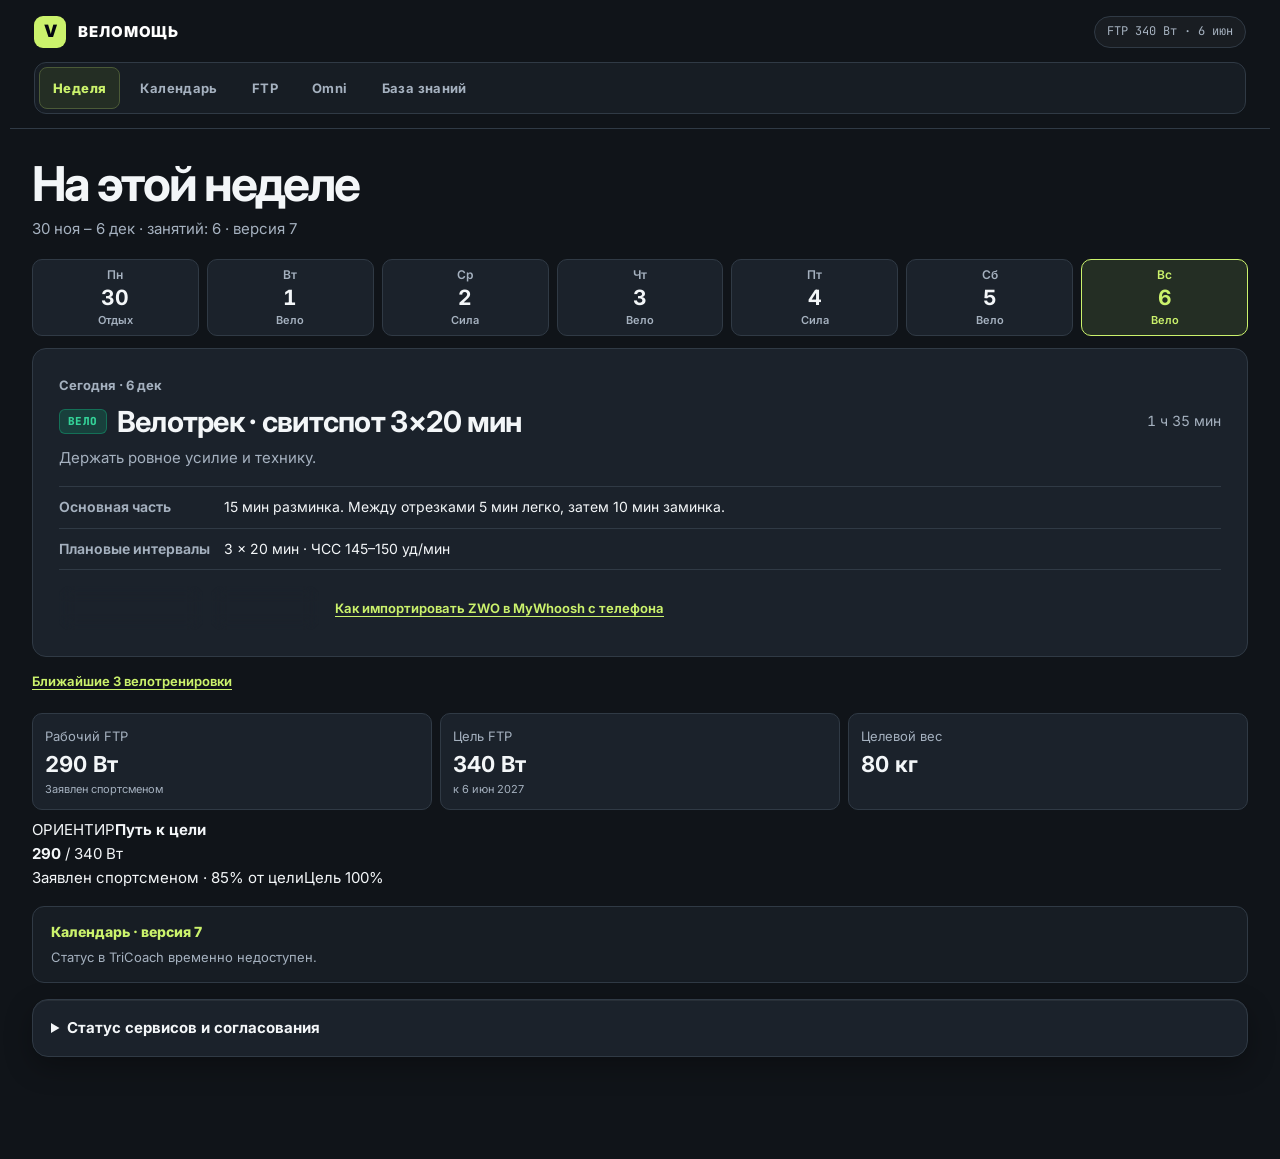
==== commit 4006d22d: "revert(ui): restore previous dark mode design" ====
--- a/index.html
+++ b/index.html
@@ -1,27 +1,27 @@
 <!DOCTYPE html>
 
 <html lang="ru"><head><meta charset="utf-8"/><meta content="width=device-width,initial-scale=1" name="viewport"/><link href="https://fonts.googleapis.com" rel="preconnect"/><link crossorigin="" href="https://fonts.gstatic.com" rel="preconnect"/><link href="https://fonts.googleapis.com/css2?family=Inter:wght@400;500;600;700;850&amp;family=JetBrains+Mono:wght@500;700;800&amp;family=Manrope:wght@400;500;600;700;800&amp;display=swap" rel="stylesheet"/><title>ВелоМощь · Программа подготовки FTP 340</title><style>
-:root{--bg:#f8fafc;--card:#ffffff;--card2:#f1f5f9;--fg:#0f172a;--mut:#64748b;--acc:#0284c7;--acc2:#059669;--ok:#059669;--warn:#d97706;--bad:#e11d48;--line:rgba(15,23,42,0.08)}
+:root{--bg:#07090e;--card:rgba(18,24,38,0.85);--card2:rgba(24,32,50,0.9);--fg:#f8fafc;--mut:#94a3b8;--acc:#00f0ff;--acc2:#38bdf8;--ok:#10b981;--warn:#f59e0b;--bad:#ef4444;--line:rgba(255,255,255,0.08)}
 *{box-sizing:border-box}body{margin:0;background:var(--bg);color:var(--fg);font:15px/1.6 "Inter","Manrope",-apple-system,BlinkMacSystemFont,"Segoe UI",Roboto,sans-serif}
 .wrap{max-width:1100px;margin:0 auto;padding:24px 18px 80px}
 h1{font-size:34px;margin:0 0 6px;letter-spacing:-.5px}h1 span{color:var(--acc)}
 h2{font-size:24px;margin:42px 0 14px;border-bottom:1px solid var(--line);padding-bottom:8px}
 h3{font-size:18px;margin:22px 0 8px;color:var(--acc2)}
 .sub{color:var(--mut)}
-nav{position:sticky;top:0;background:rgba(255,255,255,.95);backdrop-filter:blur(6px);padding:10px 0;z-index:5;border-bottom:1px solid var(--line);margin-bottom:10px}
+nav{position:sticky;top:0;background:rgba(15,17,21,.95);backdrop-filter:blur(6px);padding:10px 0;z-index:5;border-bottom:1px solid var(--line);margin-bottom:10px}
 nav a{color:var(--mut);text-decoration:none;margin-right:14px;font-size:13px;white-space:nowrap}nav a:hover{color:var(--fg)}
 .grid{display:grid;grid-template-columns:repeat(auto-fit,minmax(220px,1fr));gap:12px}
-.kpi{background:var(--card);border:1px solid var(--line);border-radius:12px;padding:14px;box-shadow:0 4px 12px rgba(15,23,42,.03)}.kpi b{display:block;font-size:26px;color:var(--acc)}.kpi span{color:var(--mut);font-size:13px}
-.card{background:var(--card);border:1px solid var(--line);border-radius:12px;padding:16px 18px;margin:12px 0;box-shadow:0 4px 12px rgba(15,23,42,.03)}
+.kpi{background:var(--card);border:1px solid var(--line);border-radius:12px;padding:14px}.kpi b{display:block;font-size:26px;color:var(--acc)}.kpi span{color:var(--mut);font-size:13px}
+.card{background:var(--card);border:1px solid var(--line);border-radius:12px;padding:16px 18px;margin:12px 0}
 .card ul{margin:6px 0 0;padding-left:20px}.card li{margin:4px 0}
 table{width:100%;border-collapse:collapse;margin:10px 0;font-size:14px}th,td{border-bottom:1px solid var(--line);padding:7px 8px;text-align:left;vertical-align:top}th{color:var(--mut);font-weight:600;background:var(--card2)}
 .tag{display:inline-block;font-size:11px;font-weight:700;padding:2px 7px;border-radius:6px;letter-spacing:.3px}
-.load{background:#fef3c7;color:#92400e}.dl{background:#ecfdf5;color:#065f46}.test{background:#fce7f3;color:#9d174d}.camp{background:#fef9c3;color:#854d0e}.taper{background:#e0f2fe;color:#075985}
-.k-key{background:var(--acc);color:#fff}.k-long{background:#f59e0b;color:#fff}.k-z2{background:#059669;color:#fff}.k-str{background:#7c3aed;color:#fff}.k-rest{background:#e2e8f0;color:#475569}.k-rec{background:#e0f2fe;color:#0369a1}.k-test{background:#e11d48;color:#fff}
-.block{background:#ffffff;border:1px solid var(--line);border-left:4px solid var(--acc);border-radius:12px;padding:16px 18px;margin:28px 0 10px;box-shadow:0 4px 12px rgba(15,23,42,.03)}
+.load{background:#3a2418;color:#ffb38f}.dl{background:#1a3326;color:#8ff0bd}.test{background:#3a1830;color:#ff9fd8}.camp{background:#2d2a14;color:#ffe08f}.taper{background:#16283a;color:#9fd2ff}
+.k-key{background:var(--acc);color:#111}.k-long{background:#ffb84d;color:#111}.k-z2{background:#2f6d4f;color:#dfffe9}.k-str{background:#5a4bd1;color:#fff}.k-rest{background:#333a47;color:#cfd6e3}.k-rec{background:#2b4a5e;color:#d6f1ff}.k-test{background:#e04aa5;color:#fff}
+.block{background:linear-gradient(135deg,#1b1f29,#151821);border:1px solid var(--line);border-left:4px solid var(--acc);border-radius:12px;padding:16px 18px;margin:28px 0 10px}
 .block h3{margin-top:0;color:var(--fg);font-size:20px}
 .block dl{display:grid;grid-template-columns:160px 1fr;gap:6px 12px;margin:8px 0 0}.block dt{color:var(--mut)}.block dd{margin:0}
-details.week{background:var(--card);border:1px solid var(--line);border-radius:12px;margin:10px 0;box-shadow:0 4px 12px rgba(15,23,42,.03)}
+details.week{background:var(--card);border:1px solid var(--line);border-radius:12px;margin:10px 0}
 details.week>summary{cursor:pointer;padding:12px 16px;list-style:none;display:flex;gap:10px;align-items:center;flex-wrap:wrap}
 details.week>summary::-webkit-details-marker{display:none}
 details.week>summary .wn{font-weight:800;font-size:16px;min-width:74px}.wd{color:var(--mut);font-size:13px;min-width:120px}.wf{flex:1;min-width:240px}.wh{color:var(--mut);font-size:13px}
@@ -30,11 +30,11 @@
 .day h4{margin:0 0 4px;font-size:15px}.goal{color:var(--mut);font-size:13.5px;margin:2px 0 6px}
 .day ol{margin:4px 0 6px;padding-left:20px}.day li{margin:3px 0}
 .meta{display:flex;flex-wrap:wrap;gap:6px 14px;font-size:13px;color:var(--mut)}.meta b{color:var(--fg);font-weight:600}
-.notes{font-size:13px;color:#b45309;margin-top:6px}.notes div{margin:2px 0}
+.notes{font-size:13px;color:#ffd9a8;margin-top:6px}.notes div{margin:2px 0}
 .pw{color:var(--acc);font-weight:700}.pct{color:var(--mut);font-size:12px}
 .ftpin input{width:70px;background:var(--card2);color:var(--fg);border:1px solid var(--line);border-radius:6px;padding:4px 6px;font-size:14px}
 .btn{background:var(--card2);color:var(--fg);border:1px solid var(--line);border-radius:8px;padding:6px 12px;cursor:pointer;font-size:13px;margin-right:6px}
 .warn{border-left:4px solid var(--warn)}.bad{border-left:4px solid var(--bad)}.ok{border-left:4px solid var(--ok)}
 @media print{nav,.btn{display:none}body{background:#fff;color:#000}.card,.block,details.week{border-color:#ccc;background:#fff}details.week{break-inside:avoid}}
 @media(max-width:640px){.day{grid-template-columns:1fr}.block dl{grid-template-columns:1fr}}
-</style><link href="board.css?v=20261121-sunrise-luminous-v8" rel="stylesheet"/><script defer="" src="board.js?v=20261121-sunrise-luminous-v8"></script></head><body><div class="wrap"><h1>Программа <span>FTP 340</span></h1><div class="sub">Утверждённая программа шоссейной подготовки</div><nav><a href="#analysis">Разбор</a><a href="#principles">Принципы</a><a href="#ftp">FTP и калькулятор</a><a href="#monitor">Контроль</a><a href="#tests">Тесты</a><a href="#strength">Силовая</a><a href="#food">Питание</a><a href="#macro">Макроплан</a><a href="#plan">Подневный план</a></nav><h2 id="analysis">1. Тренерский разбор</h2><div class="card"><p>Тренировочная программа показывается по версиям, подтверждённым спортсменом в TriCoach. Цель и целевая дата берутся из TriCoach.</p><p>Публичная страница отображает только календарь и показатели, включённые в утверждённую программу.</p></div><h2 id="principles">2. Как устроена программа</h2><div class="card"><p>План строится из последовательности микроциклов и мезоциклов. Ключевые сессии сочетаются с аэробной работой, силовой подготовкой и восстановлением.</p><p>Решение о повышении нагрузки опирается на результаты сопоставимых тренировок и восстановление.</p></div><h2 id="ftp">3. FTP и калькулятор мощности</h2><div class="card ftp-calculator" id="ftp-calculator"><p>Справочный калькулятор. Изменение здесь сохраняется только в этом браузере и не меняет программу в TriCoach.</p><label class="ftp-current">FTP для расчёта <input id="ftp-reference" max="600" min="100" step="1" type="number"/> Вт</label><button class="btn" id="ftp-reset" type="button">Сбросить</button><table class="ztab"><thead><tr><th>Зона</th><th>% FTP</th><th>Мощность</th><th>Ощущение</th></tr></thead><tbody></tbody></table></div><h2 id="monitor">4. Контроль</h2><div class="card"><p>Персональные Garmin-показатели, медицинские ограничения и данные восстановления остаются в TriCoach и не публикуются на этой странице.</p></div><h2 id="tests">5. Тесты</h2><div class="card"><p>Тесты FTP и их даты берутся из утверждённого календаря. Выполняй указанный протокол в сопоставимых условиях.</p><p>Результат теста оценивается тренером перед изменением рабочего FTP.</p></div><h2 id="strength">6. Силовая подготовка</h2><div class="card"><p>Силовые сессии следуют периодизации программы и публикуются только после подтверждения версии.</p><p>Используй заданные в плане подходы, повторения и интенсивность; не добавляй работу самостоятельно.</p></div><h2 id="food">7. Питание и восстановление</h2><div class="card"><p>План питания и восстановления — общая часть подготовки. Персональные медицинские рекомендации и данные спортсмена на публичной странице не размещаются.</p></div><h2 id="macro">8. Макроциклы программы</h2><div class="card" id="macro-summary"><p>Структура блоков будет загружена из утверждённой версии программы.</p></div><h2 id="plan">9. Утверждённый календарь</h2><section aria-live="polite" id="approved-plan-calendar"><div class="card plan-loading">Загружаю утверждённую версию программы…</div></section></div></body></html>
+</style><link href="board.css?v=20261121-velomosh-dark-v9" rel="stylesheet"/><script defer="" src="board.js?v=20261121-velomosh-dark-v9"></script></head><body><div class="wrap"><h1>Программа <span>FTP 340</span></h1><div class="sub">Утверждённая программа шоссейной подготовки</div><nav><a href="#analysis">Разбор</a><a href="#principles">Принципы</a><a href="#ftp">FTP и калькулятор</a><a href="#monitor">Контроль</a><a href="#tests">Тесты</a><a href="#strength">Силовая</a><a href="#food">Питание</a><a href="#macro">Макроплан</a><a href="#plan">Подневный план</a></nav><h2 id="analysis">1. Тренерский разбор</h2><div class="card"><p>Тренировочная программа показывается по версиям, подтверждённым спортсменом в TriCoach. Цель и целевая дата берутся из TriCoach.</p><p>Публичная страница отображает только календарь и показатели, включённые в утверждённую программу.</p></div><h2 id="principles">2. Как устроена программа</h2><div class="card"><p>План строится из последовательности микроциклов и мезоциклов. Ключевые сессии сочетаются с аэробной работой, силовой подготовкой и восстановлением.</p><p>Решение о повышении нагрузки опирается на результаты сопоставимых тренировок и восстановление.</p></div><h2 id="ftp">3. FTP и калькулятор мощности</h2><div class="card ftp-calculator" id="ftp-calculator"><p>Справочный калькулятор. Изменение здесь сохраняется только в этом браузере и не меняет программу в TriCoach.</p><label class="ftp-current">FTP для расчёта <input id="ftp-reference" max="600" min="100" step="1" type="number"/> Вт</label><button class="btn" id="ftp-reset" type="button">Сбросить</button><table class="ztab"><thead><tr><th>Зона</th><th>% FTP</th><th>Мощность</th><th>Ощущение</th></tr></thead><tbody></tbody></table></div><h2 id="monitor">4. Контроль</h2><div class="card"><p>Персональные Garmin-показатели, медицинские ограничения и данные восстановления остаются в TriCoach и не публикуются на этой странице.</p></div><h2 id="tests">5. Тесты</h2><div class="card"><p>Тесты FTP и их даты берутся из утверждённого календаря. Выполняй указанный протокол в сопоставимых условиях.</p><p>Результат теста оценивается тренером перед изменением рабочего FTP.</p></div><h2 id="strength">6. Силовая подготовка</h2><div class="card"><p>Силовые сессии следуют периодизации программы и публикуются только после подтверждения версии.</p><p>Используй заданные в плане подходы, повторения и интенсивность; не добавляй работу самостоятельно.</p></div><h2 id="food">7. Питание и восстановление</h2><div class="card"><p>План питания и восстановления — общая часть подготовки. Персональные медицинские рекомендации и данные спортсмена на публичной странице не размещаются.</p></div><h2 id="macro">8. Макроциклы программы</h2><div class="card" id="macro-summary"><p>Структура блоков будет загружена из утверждённой версии программы.</p></div><h2 id="plan">9. Утверждённый календарь</h2><section aria-live="polite" id="approved-plan-calendar"><div class="card plan-loading">Загружаю утверждённую версию программы…</div></section></div></body></html>
--- a/board.css
+++ b/board.css
@@ -1,64 +1,62 @@
-/* ══════════════════════════════════════════════════════════════════════════════
-   ВЕЛОМОЩЬ 2.0 · LUMINOUS AERO & SUNRISE TITANIUM COCKPIT (FTP 340)
-   Modern Minimalist Athletic Eye-Candy Design System
-   Inspired by Apple Fitness+ Rings, Pas Normal Studios, Nike Training, Strava
-   ══════════════════════════════════════════════════════════════════════════════ */
+/* ВелоМощь · тренировочный календарь и аналитика */
 
 :root {
-  /* ── Canvas & Surfaces (Жемчужный титан и чистое стекло) ── */
-  --bg-canvas: #f8fafc;
-  --bg-surface: #ffffff;
-  --bg-card: rgba(255, 255, 255, 0.90);
-  --bg-card-hover: #ffffff;
-  --bg-card-solid: #ffffff;
-  --bg-elevated: #ffffff;
-
-  /* ── Borders & Glass Highlights ── */
-  --border-subtle: rgba(15, 23, 42, 0.06);
-  --border-medium: rgba(15, 23, 42, 0.12);
-  --border-highlight: rgba(2, 132, 199, 0.35);
-
-  /* ── High-Contrast Typography ── */
-  --text-primary: #0f172a;        /* Глубокий обсидиановый графит */
-  --text-secondary: #475569;      /* Элегантный сланец */
-  --text-muted: #94a3b8;          /* Нейтральные метки */
-  --text-dark: #0f172a;
-
-  /* ── Juicy Performance Accents (Eye-Candy Apple Rings / PNS) ── */
-  --neon-cyan: #0284c7;           /* Чистейшая лазурь (Sky Azure) */
-  --cyan-soft: #0284c7;
-  --racing-emerald: #059669;      /* Свежая горная мята (Base Endurance) */
-  --emerald-soft: #10b981;
-  --hyper-amber: #d97706;         /* Теплый солнечный янтарь (Sweet Spot) */
-  --amber-soft: #f59e0b;
-  --redline-crimson: #e11d48;     /* Энергичный коралл (Threshold / Redline) */
-  --crimson-soft: #f43f5e;
-  --laser-purple: #7c3aed;        /* Королевский ирис (VO2max / Power) */
-  --purple-soft: #8b5cf6;
-
-  /* ── Обратная совместимость для контрактов ── */
-  --bg: #f8fafc;
-  --ink: #0f172a;
-  --fg: #0f172a;
-  --dim: #475569;
-  --mut: #64748b;
-  --panel: rgba(255, 255, 255, 0.90);
-  --panel-soft: #f1f5f9;
-  --line: rgba(15, 23, 42, 0.08);
-  --lime: #059669;
-  --lime-deep: #10b981;
-  --cyan: #0284c7;
-  --acc: #0284c7;
-  --acc2: #0284c7;
-  --ok: #059669;
-  --warn: #d97706;
-  --bad: #e11d48;
-  --danger: #e11d48;
-  --safe: #059669;
-  --card: rgba(255, 255, 255, 0.90);
-  --card2: #ffffff;
-
-  /* ── Typography Stack ── */
+  /* Color Canvas & Surfaces */
+  --bg-canvas: #101419;
+  --bg-surface: #171d24;
+  --bg-card: #1b222b;
+  --bg-card-hover: #242e38;
+  --bg-card-solid: #171d24;
+  --bg-elevated: #242e38;
+
+  /* Borders & Hairlines */
+  --border-subtle: #303a45;
+  --border-medium: #404c58;
+  --border-highlight: rgba(0, 240, 255, 0.35);
+
+  --action: #cbf26c;
+
+  /* Service status accents */
+  --neon-cyan: #cbf26c;
+  --cyan-soft: #cbf26c;
+  --racing-emerald: #10b981;
+  --emerald-soft: #34d399;
+  --hyper-amber: #f59e0b;
+  --amber-soft: #fbbf24;
+  --redline-crimson: #ef4444;
+  --crimson-soft: #f87171;
+  --laser-purple: #a855f7;
+  --purple-soft: #c084fc;
+
+  /* Text & Hierarchy */
+  --text-primary: #f3f6f8;
+  --text-secondary: #a5b1bf;
+  --text-muted: #9aa7b5;
+  --text-dark: #050811;
+
+  /* Backward Compatibility Semantic Tokens */
+  --bg: #101419;
+  --ink: #f3f6f8;
+  --fg: #f3f6f8;
+  --dim: #a5b1bf;
+  --mut: #9aa7b5;
+  --panel: #1b222b;
+  --panel-soft: #242e38;
+  --line: #303a45;
+  --lime: #10b981;
+  --lime-deep: #34d399;
+  --cyan: #cbf26c;
+  --acc: #cbf26c;
+  --acc2: #cbf26c;
+  --ok: #10b981;
+  --warn: #f59e0b;
+  --bad: #ef4444;
+  --danger: #ef4444;
+  --safe: #10b981;
+  --card: #1b222b;
+  --card2: #242e38;
+
+  /* Typography */
   --font-sans: "Inter", "Manrope", -apple-system, BlinkMacSystemFont, "Segoe UI", Roboto, sans-serif;
   --font-mono: "JetBrains Mono", ui-monospace, SFMono-Regular, Menlo, Monaco, monospace;
 }
@@ -70,7 +68,7 @@
 }
 
 html {
-  color-scheme: light;
+  color-scheme: dark;
   scroll-behavior: smooth;
   scroll-padding-top: 100px;
 }
@@ -79,11 +77,6 @@
   margin: 0;
   min-height: 100vh;
   background-color: var(--bg-canvas);
-  background-image:
-    radial-gradient(1200px 650px at 4% -5%, rgba(254, 243, 199, 0.55) 0%, transparent 60%),
-    radial-gradient(1000px 550px at 96% -5%, rgba(224, 242, 254, 0.65) 0%, transparent 60%),
-    radial-gradient(900px 700px at 50% 100%, rgba(236, 253, 245, 0.50) 0%, transparent 65%);
-  background-attachment: fixed;
   color: var(--text-primary);
   font: 15px/1.6 var(--font-sans);
   -webkit-font-smoothing: antialiased;
@@ -105,7 +98,7 @@
   display: none;
 }
 
-/* ── Sticky Luminous Aero Header & Navigation Bar ─────────────────────────── */
+/* ── Sticky Pro Header & Navigation Bar ───────────────────────────────────── */
 
 .board-shell {
   position: sticky;
@@ -113,11 +106,8 @@
   z-index: 50;
   margin: -24px -22px 28px;
   padding: 16px 24px 14px;
-  background: rgba(255, 255, 255, 0.88);
-  border-bottom: 1px solid rgba(15, 23, 42, 0.08);
-  backdrop-filter: blur(24px) saturate(180%);
-  -webkit-backdrop-filter: blur(24px) saturate(180%);
-  box-shadow: 0 4px 24px rgba(15, 23, 42, 0.04);
+  background: var(--bg-canvas);
+  border-bottom: 1px solid var(--border-subtle);
 }
 
 .brand-row {
@@ -139,15 +129,13 @@
 .brand-crest, .bolt {
   display: grid;
   place-items: center;
-  width: 34px;
-  height: 34px;
-  border-radius: 10px;
-  background: linear-gradient(135deg, #0284c7, #10b981);
-  color: #ffffff;
-  font-size: 18px;
+  width: 32px;
+  height: 32px;
+  border-radius: 9px;
+  background: var(--action);
+  color: var(--text-dark);
+  font-size: 17px;
   font-weight: 900;
-  box-shadow: 0 4px 14px rgba(2, 132, 199, 0.28);
-  transform: skew(-4deg);
   user-select: none;
 }
 
@@ -159,9 +147,9 @@
 .brand-title, .brand-name {
   font-size: 15px;
   font-weight: 850;
-  letter-spacing: 0.05em;
+  letter-spacing: 0.06em;
   text-transform: uppercase;
-  color: #0f172a;
+  color: #ffffff;
   display: flex;
   align-items: center;
   gap: 8px;
@@ -170,18 +158,18 @@
 .brand-badge {
   font-size: 10px;
   font-weight: 800;
-  padding: 2px 7px;
-  border-radius: 6px;
-  background: rgba(2, 132, 199, 0.1);
-  color: #0284c7;
-  border: 1px solid rgba(2, 132, 199, 0.25);
+  padding: 2px 6px;
+  border-radius: 5px;
+  background: rgba(0, 240, 255, 0.15);
+  color: var(--neon-cyan);
+  border: 1px solid rgba(0, 240, 255, 0.3);
   letter-spacing: 0.08em;
 }
 
 .brand-sub {
   font-size: 11px;
   font-weight: 600;
-  color: #64748b;
+  color: var(--text-muted);
   letter-spacing: 0.04em;
   font-family: var(--font-mono);
 }
@@ -189,17 +177,16 @@
 .brand-meta {
   display: flex;
   align-items: center;
-  gap: 10px;
+  gap: 12px;
 }
 
 .date-chip, .countdown-chip {
   font-size: 12px;
-  color: #334155;
-  padding: 6px 13px;
+  color: var(--text-secondary);
+  padding: 5px 12px;
   border-radius: 999px;
-  background: #ffffff;
-  border: 1px solid rgba(15, 23, 42, 0.08);
-  box-shadow: 0 2px 8px rgba(15, 23, 42, 0.03);
+  background: rgba(255, 255, 255, 0.04);
+  border: 1px solid var(--border-subtle);
   font-family: var(--font-mono);
   display: inline-flex;
   align-items: center;
@@ -207,17 +194,17 @@
 }
 
 .date-chip b, .countdown-chip b {
-  color: #0f172a;
-  font-weight: 750;
+  color: var(--text-primary);
+  font-weight: 700;
 }
 
 .countdown-chip {
-  background: rgba(254, 243, 199, 0.6);
-  border-color: rgba(245, 158, 11, 0.3);
-  color: #b45309;
-}
-
-/* ── Segmented Pill Tab Navigation ────────────────────────────────────────── */
+  background: rgba(0, 240, 255, 0.06);
+  border-color: rgba(0, 240, 255, 0.2);
+  color: var(--cyan-soft);
+}
+
+/* ── Tab Navigation ───────────────────────────────────────────────────────── */
 
 .tabbar {
   display: flex;
@@ -227,37 +214,42 @@
   margin: 14px auto 0;
   padding: 4px;
   border-radius: 12px;
-  background: rgba(241, 245, 249, 0.75);
-  border: 1px solid rgba(15, 23, 42, 0.06);
+  background: var(--bg-surface);
+  border: 1px solid var(--border-subtle);
 }
 
 .tab {
   flex: 0 0 auto;
   border: 1px solid transparent;
   border-radius: 8px;
-  padding: 7px 16px;
-  color: #475569;
+  padding: 8px 13px;
+  min-height: 42px;
+  color: var(--text-secondary);
   background: transparent;
   cursor: pointer;
   font-family: var(--font-sans);
   font-size: 13px;
   font-weight: 700;
-  letter-spacing: 0.02em;
+  letter-spacing: 0.03em;
   transition: all 0.2s cubic-bezier(0.16, 1, 0.3, 1);
   white-space: nowrap;
 }
 
 .tab:hover {
-  color: #0f172a;
-  background: rgba(255, 255, 255, 0.6);
-}
-
-.tab[aria-selected="true"] {
-  color: #0284c7;
-  background: #ffffff;
-  border-color: rgba(15, 23, 42, 0.06);
-  box-shadow: 0 2px 8px rgba(15, 23, 42, 0.06);
+  color: var(--text-primary);
+  background: rgba(255, 255, 255, 0.05);
+}
+
+.tab[aria-current="page"] {
+  color: var(--action);
+  background: #242e24;
+  border-color: #4b5a37;
   font-weight: 800;
+}
+
+:focus-visible {
+  outline: 2px solid var(--action);
+  outline-offset: 3px;
 }
 
 /* ── Tab Panes ────────────────────────────────────────────────────────────── */
@@ -298,10 +290,10 @@
   padding: 6px 14px;
   border-radius: 999px;
   font-size: 12px;
-  background: #ffffff;
-  border: 1px solid rgba(15, 23, 42, 0.08);
-  color: #475569;
-  box-shadow: 0 2px 6px rgba(15, 23, 42, 0.02);
+  background: var(--bg-card);
+  border: 1px solid var(--border-subtle);
+  color: var(--text-secondary);
+  backdrop-filter: blur(12px);
   font-family: var(--font-mono);
   transition: all 0.2s ease;
 }
@@ -314,86 +306,85 @@
 }
 
 .status-pill.ok {
-  border-color: rgba(5, 150, 105, 0.25);
-  background: rgba(236, 253, 245, 0.8);
+  border-color: rgba(16, 185, 129, 0.35);
+  background: rgba(16, 185, 129, 0.08);
 }
 
 .status-pill.ok .status-dot {
-  background: #059669;
-  box-shadow: 0 0 8px rgba(5, 150, 105, 0.5);
+  background: var(--racing-emerald);
+  box-shadow: 0 0 8px var(--racing-emerald);
   animation: radar-pulse 2.2s infinite;
 }
 
 .status-pill.ok .status-val {
-  color: #047857;
-  font-weight: 750;
+  color: var(--emerald-soft);
+  font-weight: 700;
 }
 
 .status-pill.stale {
-  border-color: rgba(217, 119, 6, 0.25);
-  background: rgba(254, 243, 199, 0.8);
+  border-color: rgba(245, 158, 11, 0.35);
+  background: rgba(245, 158, 11, 0.08);
 }
 
 .status-pill.stale .status-dot {
-  background: #d97706;
-  box-shadow: 0 0 8px rgba(217, 119, 6, 0.4);
+  background: var(--hyper-amber);
+  box-shadow: 0 0 8px var(--hyper-amber);
 }
 
 .status-pill.stale .status-val {
-  color: #b45309;
-  font-weight: 750;
+  color: var(--amber-soft);
+  font-weight: 700;
 }
 
 .status-pill.failed {
-  border-color: rgba(225, 29, 72, 0.25);
-  background: rgba(255, 241, 242, 0.8);
+  border-color: rgba(239, 68, 68, 0.35);
+  background: rgba(239, 68, 68, 0.08);
 }
 
 .status-pill.failed .status-dot {
-  background: #e11d48;
-  box-shadow: 0 0 8px rgba(225, 29, 72, 0.4);
+  background: var(--redline-crimson);
+  box-shadow: 0 0 8px var(--redline-crimson);
 }
 
 .status-pill.failed .status-val {
-  color: #be123c;
-  font-weight: 750;
+  color: var(--crimson-soft);
+  font-weight: 700;
 }
 
 .status-pill.unknown .status-dot {
-  background: #94a3b8;
+  background: var(--text-muted);
 }
 
 .status-pill.unknown .status-val {
-  color: #64748b;
+  color: var(--text-muted);
 }
 
 @keyframes radar-pulse {
   0% {
-    box-shadow: 0 0 0 0 rgba(5, 150, 105, 0.6);
+    box-shadow: 0 0 0 0 rgba(16, 185, 129, 0.65);
   }
   70% {
-    box-shadow: 0 0 0 7px rgba(5, 150, 105, 0);
+    box-shadow: 0 0 0 7px rgba(16, 185, 129, 0);
   }
   100% {
-    box-shadow: 0 0 0 0 rgba(5, 150, 105, 0);
+    box-shadow: 0 0 0 0 rgba(16, 185, 129, 0);
   }
 }
 
 /* ── Active Plan Banner ───────────────────────────────────────────────────── */
 
 .active-plan-banner {
-  margin: 12px 0 18px;
-  padding: 14px 20px;
-  border-radius: 14px;
-  background: linear-gradient(135deg, rgba(240, 249, 255, 0.9), rgba(224, 242, 254, 0.7));
-  border: 1px solid rgba(2, 132, 199, 0.2);
-  box-shadow: 0 4px 14px rgba(2, 132, 199, 0.05);
+  margin: 16px 0;
+  padding: 14px 18px;
+  border-radius: 12px;
+  border: 1px solid var(--border-subtle);
+  background: var(--bg-surface);
 }
 
 .banner-pill {
   font-weight: 800;
   font-size: 14px;
-  color: #0284c7;
+  color: var(--cyan-soft);
   display: flex;
   align-items: center;
   gap: 8px;
@@ -402,167 +393,14 @@
 .banner-sub {
   margin: 4px 0 0;
   font-size: 13px;
-  color: #475569;
+  color: var(--text-secondary);
 }
 
 .plan-version-notice {
   font-size: 13px;
-  color: #0284c7;
+  color: var(--cyan-soft);
   margin-top: 4px;
   font-weight: 600;
-}
-
-/* ── Hero Mission Sunrise Command Center ──────────────────────────────────── */
-
-.hero, .mission-hero {
-  position: relative;
-  isolation: isolate;
-  overflow: hidden;
-  display: grid;
-  grid-template-columns: 1.4fr 1fr;
-  gap: 24px;
-  padding: 34px;
-  border-radius: 24px;
-  background:
-    radial-gradient(800px 400px at 10% 10%, rgba(254, 243, 199, 0.7) 0%, transparent 65%),
-    radial-gradient(600px 350px at 90% 90%, rgba(224, 242, 254, 0.7) 0%, transparent 60%),
-    linear-gradient(135deg, #ffffff 0%, #f8fafc 100%);
-  border: 1px solid rgba(15, 23, 42, 0.08);
-  box-shadow:
-    0 16px 40px -10px rgba(15, 23, 42, 0.06),
-    0 4px 12px rgba(15, 23, 42, 0.02);
-}
-
-.hero-live-badge, .eyebrow {
-  display: inline-flex;
-  align-items: center;
-  gap: 8px;
-  margin: 0 0 12px;
-  color: #0284c7;
-  font-size: 11px;
-  font-weight: 850;
-  letter-spacing: 0.12em;
-  text-transform: uppercase;
-  font-family: var(--font-mono);
-}
-
-.pulse-dot {
-  width: 7px;
-  height: 7px;
-  border-radius: 50%;
-  background: #0284c7;
-  box-shadow: 0 0 8px #0284c7;
-  animation: radar-pulse 2s infinite;
-}
-
-.hero h1 {
-  margin: 0;
-  color: #0f172a;
-  font-size: clamp(32px, 5vw, 50px);
-  line-height: 1.05;
-  letter-spacing: -0.04em;
-  font-weight: 850;
-}
-
-.hero h1 em {
-  font-style: normal;
-  color: #64748b;
-  font-weight: 600;
-  font-size: 0.85em;
-}
-
-.hero-copy {
-  margin: 16px 0 0;
-  max-width: 58ch;
-  color: #475569;
-  font-size: 15px;
-  line-height: 1.6;
-}
-
-.hero-copy b {
-  color: #0f172a;
-}
-
-/* Today Focus Card (Inside Hero) */
-.next-card, .today-focus-card {
-  align-self: center;
-  position: relative;
-  z-index: 1;
-  padding: 24px;
-  border-radius: 20px;
-  background: #ffffff;
-  border: 1px solid rgba(15, 23, 42, 0.08);
-  box-shadow:
-    0 16px 36px -8px rgba(15, 23, 42, 0.08),
-    0 2px 8px rgba(15, 23, 42, 0.02);
-}
-
-.next-card small {
-  display: inline-block;
-  color: #d97706;
-  font-size: 11px;
-  font-weight: 850;
-  letter-spacing: 0.1em;
-  text-transform: uppercase;
-  font-family: var(--font-mono);
-  margin-bottom: 8px;
-}
-
-.hero-session-header {
-  display: flex;
-  align-items: center;
-  gap: 10px;
-  margin-bottom: 6px;
-}
-
-.hero-session-title, .next-card h2 {
-  margin: 0;
-  border: 0;
-  padding: 0;
-  color: #0f172a;
-  font-size: 20px;
-  font-weight: 800;
-  letter-spacing: -0.02em;
-}
-
-.next-card p {
-  margin: 6px 0 0;
-  color: #475569;
-  font-size: 14px;
-}
-
-.watts {
-  color: #0f172a;
-  font-size: 32px;
-  font-weight: 900;
-  letter-spacing: -0.04em;
-  font-family: var(--font-mono);
-  margin: 6px 0;
-}
-
-.session-meta-line {
-  color: #475569;
-  font-size: 13.5px;
-}
-
-.session-set-preview {
-  margin-top: 8px;
-  padding: 8px 12px;
-  border-radius: 8px;
-  background: #f8fafc;
-  border-left: 3px solid #0284c7;
-  color: #0f172a;
-  font-size: 13px;
-  font-family: var(--font-mono);
-}
-
-/* ── Eye-Candy Action Buttons ─────────────────────────────────────────────── */
-
-.teleport-actions-row, .teleport-btn-row {
-  display: flex;
-  flex-wrap: wrap;
-  gap: 8px;
-  margin-top: 14px;
 }
 
 .btn {
@@ -570,66 +408,29 @@
   align-items: center;
   justify-content: center;
   gap: 6px;
-  padding: 8px 15px;
+  padding: 8px 14px;
   border-radius: 10px;
-  border: 1px solid rgba(15, 23, 42, 0.12);
-  background: #ffffff;
-  color: #0f172a;
+  border: 1px solid var(--border-medium);
+  background: rgba(255, 255, 255, 0.05);
+  color: var(--text-primary);
   font-family: var(--font-sans);
   font-size: 13px;
   font-weight: 700;
   cursor: pointer;
   transition: all 0.2s cubic-bezier(0.16, 1, 0.3, 1);
   text-decoration: none;
-  box-shadow: 0 1px 3px rgba(15, 23, 42, 0.04);
+  backdrop-filter: blur(8px);
 }
 
 .btn:hover {
-  background: #f8fafc;
-  border-color: rgba(15, 23, 42, 0.2);
+  background: rgba(255, 255, 255, 0.1);
+  border-color: rgba(255, 255, 255, 0.25);
+  color: #ffffff;
   transform: translateY(-1px);
-  box-shadow: 0 4px 12px rgba(15, 23, 42, 0.08);
 }
 
 .btn:active {
   transform: translateY(0);
-}
-
-.btn-action-zwo, .btn-teleport-zwo {
-  background: linear-gradient(135deg, #0284c7 0%, #0369a1 100%);
-  border-color: #0284c7;
-  color: #ffffff;
-  box-shadow: 0 4px 14px rgba(2, 132, 199, 0.28);
-}
-
-.btn-action-zwo:hover, .btn-teleport-zwo:hover {
-  background: linear-gradient(135deg, #0369a1 0%, #075985 100%);
-  box-shadow: 0 6px 18px rgba(2, 132, 199, 0.38);
-  color: #ffffff;
-}
-
-.btn-action-fit, .btn-teleport-fit {
-  background: linear-gradient(135deg, #059669 0%, #047857 100%);
-  border-color: #059669;
-  color: #ffffff;
-  box-shadow: 0 4px 14px rgba(5, 150, 105, 0.28);
-}
-
-.btn-action-fit:hover, .btn-teleport-fit:hover {
-  background: linear-gradient(135deg, #047857 0%, #065f46 100%);
-  box-shadow: 0 6px 18px rgba(5, 150, 105, 0.38);
-  color: #ffffff;
-}
-
-.btn-action-help {
-  border-color: rgba(15, 23, 42, 0.1);
-  background: #ffffff;
-  color: #475569;
-}
-
-.btn-action-help:hover {
-  color: #0f172a;
-  border-color: rgba(15, 23, 42, 0.2);
 }
 
 /* ── KPI Metric Cards ─────────────────────────────────────────────────────── */
@@ -643,28 +444,29 @@
 
 .metric, .card, .checkin, .review-card, .session-card {
   position: relative;
-  border-radius: 18px;
-  background: #ffffff;
-  border: 1px solid rgba(15, 23, 42, 0.08);
+  border-radius: 16px;
+  background: var(--bg-card);
+  border: 1px solid var(--border-subtle);
+  backdrop-filter: blur(20px);
   box-shadow:
-    0 4px 18px -2px rgba(15, 23, 42, 0.04),
-    0 1px 3px rgba(15, 23, 42, 0.02);
+    inset 0 1px 0 rgba(255, 255, 255, 0.06),
+    0 10px 28px rgba(0, 0, 0, 0.3);
   transition: all 0.22s cubic-bezier(0.16, 1, 0.3, 1);
 }
 
 .metric {
-  padding: 20px;
+  padding: 18px;
   display: flex;
   flex-direction: column;
   justify-content: space-between;
 }
 
 .metric:hover, .card:hover {
-  border-color: rgba(2, 132, 199, 0.3);
+  border-color: rgba(255, 255, 255, 0.16);
   transform: translateY(-2px);
   box-shadow:
-    0 12px 30px -4px rgba(15, 23, 42, 0.08),
-    0 4px 10px rgba(15, 23, 42, 0.03);
+    inset 0 1px 0 rgba(255, 255, 255, 0.1),
+    0 16px 36px rgba(0, 0, 0, 0.4);
 }
 
 .metric-label, .metric span {
@@ -673,7 +475,7 @@
   font-weight: 800;
   text-transform: uppercase;
   letter-spacing: 0.08em;
-  color: #64748b;
+  color: var(--text-muted);
   font-family: var(--font-mono);
   margin-bottom: 6px;
 }
@@ -686,29 +488,29 @@
   font-family: var(--font-mono);
   font-feature-settings: "tnum" 1;
   font-variant-numeric: tabular-nums;
-  color: #0f172a;
+  color: #ffffff;
 }
 
 .metric-val.cyan, .metric b.cyan {
-  color: #0284c7;
+  color: var(--neon-cyan);
 }
 
 .metric-val.amber, .metric b.lime {
-  color: #d97706;
+  color: var(--amber-soft);
 }
 
 .metric-val.emerald {
-  color: #059669;
+  color: var(--emerald-soft);
 }
 
 .metric-val.lime {
-  color: #059669;
+  color: var(--emerald-soft);
 }
 
 .metric-sub, .metric small {
   display: block;
   font-size: 12px;
-  color: #64748b;
+  color: var(--text-secondary);
   margin-top: 6px;
 }
 
@@ -730,15 +532,15 @@
   font-size: 12px;
   font-weight: 750;
   font-family: var(--font-mono);
-  background: rgba(236, 253, 245, 0.9);
-  color: #047857;
-  border: 1px solid rgba(5, 150, 105, 0.3);
+  background: rgba(16, 185, 129, 0.14);
+  color: var(--emerald-soft);
+  border: 1px solid rgba(16, 185, 129, 0.35);
 }
 
 .safe-badge.pending {
-  background: rgba(254, 243, 199, 0.9);
-  color: #b45309;
-  border-color: rgba(217, 119, 6, 0.3);
+  background: rgba(245, 158, 11, 0.14);
+  color: var(--amber-soft);
+  border-color: rgba(245, 158, 11, 0.35);
 }
 
 /* ── Calendar & Workout Accordion ─────────────────────────────────────────── */
@@ -751,24 +553,24 @@
   margin: 0 0 16px;
   padding: 16px 20px;
   border-radius: 16px;
-  background: #ffffff;
-  border: 1px solid rgba(15, 23, 42, 0.08);
-  box-shadow: 0 2px 10px rgba(15, 23, 42, 0.02);
+  background: var(--bg-card);
+  border: 1px solid var(--border-subtle);
+  backdrop-filter: blur(16px);
 }
 
 .plan-tools p {
   margin: 0;
-  color: #475569;
+  color: var(--text-secondary);
   flex: 1;
   min-width: 220px;
   font-size: 14px;
 }
 
 .plan-tools select {
-  border: 1px solid rgba(15, 23, 42, 0.12);
+  border: 1px solid var(--border-medium);
   border-radius: 10px;
-  background: #ffffff;
-  color: #0f172a;
+  background: var(--bg-surface);
+  color: var(--text-primary);
   padding: 9px 14px;
   font: inherit;
   font-weight: 700;
@@ -776,10 +578,10 @@
 }
 
 .plan-tools button {
-  border: 1px solid rgba(2, 132, 199, 0.3);
+  border: 1px solid rgba(0, 240, 255, 0.35);
   border-radius: 10px;
-  background: rgba(2, 132, 199, 0.08);
-  color: #0284c7;
+  background: rgba(0, 240, 255, 0.12);
+  color: var(--neon-cyan);
   padding: 9px 14px;
   font: inherit;
   font-weight: 800;
@@ -788,24 +590,22 @@
 }
 
 .plan-tools button:hover {
-  background: rgba(2, 132, 199, 0.16);
-  border-color: #0284c7;
-  color: #0369a1;
+  background: rgba(0, 240, 255, 0.22);
+  border-color: var(--neon-cyan);
+  color: #ffffff;
 }
 
 details.week {
   margin: 12px 0;
   border-radius: 16px;
-  background: #ffffff;
-  border: 1px solid rgba(15, 23, 42, 0.08);
+  background: var(--bg-card);
+  border: 1px solid var(--border-subtle);
   overflow: hidden;
-  box-shadow: 0 2px 8px rgba(15, 23, 42, 0.02);
-  transition: border-color 0.2s ease, box-shadow 0.2s ease;
+  transition: border-color 0.2s ease;
 }
 
 details.week[open] {
-  border-color: rgba(2, 132, 199, 0.3);
-  box-shadow: 0 8px 24px -4px rgba(15, 23, 42, 0.06);
+  border-color: rgba(0, 240, 255, 0.25);
 }
 
 details.week > summary {
@@ -816,7 +616,7 @@
   gap: 12px;
   align-items: center;
   flex-wrap: wrap;
-  background: #ffffff;
+  background: rgba(14, 19, 30, 0.7);
   transition: background 0.2s ease;
   user-select: none;
 }
@@ -826,7 +626,7 @@
 }
 
 details.week > summary:hover {
-  background: #f8fafc;
+  background: rgba(22, 30, 48, 0.85);
 }
 
 details.week > summary .wn {
@@ -834,15 +634,15 @@
   font-size: 15px;
   min-width: 80px;
   font-family: var(--font-mono);
-  color: #0284c7;
-  background: rgba(2, 132, 199, 0.08);
-  border: 1px solid rgba(2, 132, 199, 0.2);
+  color: var(--cyan-soft);
+  background: rgba(0, 240, 255, 0.08);
+  border: 1px solid rgba(0, 240, 255, 0.2);
   padding: 4px 10px;
   border-radius: 8px;
 }
 
 details.week > summary .wd {
-  color: #64748b;
+  color: var(--text-secondary);
   font-size: 13px;
   min-width: 130px;
   font-family: var(--font-mono);
@@ -851,19 +651,18 @@
 details.week > summary .wf {
   flex: 1;
   min-width: 240px;
-  color: #0f172a;
+  color: var(--text-primary);
   font-size: 13.5px;
-  font-weight: 500;
 }
 
 details.week > summary .wh {
-  color: #64748b;
+  color: var(--text-muted);
   font-size: 12.5px;
   font-family: var(--font-mono);
 }
 
 .day {
-  border-top: 1px solid rgba(15, 23, 42, 0.06);
+  border-top: 1px solid var(--border-subtle);
   padding: 16px 20px;
   display: grid;
   grid-template-columns: 100px 1fr;
@@ -872,19 +671,19 @@
 }
 
 .day:hover {
-  background: rgba(248, 250, 252, 0.8);
+  background: rgba(255, 255, 255, 0.015);
 }
 
 .day .dl2 {
   font-weight: 800;
   font-size: 14px;
   font-family: var(--font-mono);
-  color: #0f172a;
+  color: var(--text-primary);
 }
 
 .day .dl2 small {
   display: block;
-  color: #64748b;
+  color: var(--text-muted);
   font-weight: 500;
   font-size: 11px;
   margin-top: 2px;
@@ -894,7 +693,7 @@
   margin: 0 0 6px;
   font-size: 16px;
   font-weight: 750;
-  color: #0f172a;
+  color: #ffffff;
   display: flex;
   align-items: center;
   gap: 8px;
@@ -902,46 +701,46 @@
 }
 
 .goal {
-  color: #475569;
+  color: var(--text-secondary);
   font-size: 13.5px;
   margin: 4px 0 8px;
 }
 
 .session-duration {
   font-size: 13px;
-  font-weight: 750;
-  color: #d97706;
+  font-weight: 700;
+  color: var(--amber-soft);
   font-family: var(--font-mono);
   margin: 2px 0 6px;
 }
 
 .session-warmup, .session-main-set, .session-cooldown {
   font-size: 13px;
-  color: #475569;
+  color: var(--text-secondary);
   margin: 4px 0;
   line-height: 1.5;
 }
 
 .session-main-set {
-  color: #0f172a;
-  background: #f8fafc;
-  padding: 8px 12px;
+  color: var(--text-primary);
+  background: rgba(255, 255, 255, 0.02);
+  padding: 6px 10px;
   border-radius: 8px;
-  border-left: 3px solid #d97706;
+  border-left: 2px solid var(--hyper-amber);
 }
 
 .session-cadence, .session-key-numbers {
   font-size: 12.5px;
-  color: #64748b;
+  color: var(--text-muted);
   font-family: var(--font-mono);
   margin: 3px 0;
 }
 
 .session-ftp-warning {
   font-size: 12px;
-  color: #b45309;
-  background: rgba(254, 243, 199, 0.8);
-  border: 1px dashed rgba(217, 119, 6, 0.35);
+  color: var(--amber-soft);
+  background: rgba(245, 158, 11, 0.08);
+  border: 1px dashed rgba(245, 158, 11, 0.3);
   padding: 6px 10px;
   border-radius: 6px;
   margin-top: 6px;
@@ -962,52 +761,52 @@
 }
 
 .tag.load, .tag.key {
-  background: rgba(254, 243, 199, 0.9);
-  color: #b45309;
-  border: 1px solid rgba(217, 119, 6, 0.3);
+  background: rgba(245, 158, 11, 0.16);
+  color: var(--amber-soft);
+  border: 1px solid rgba(245, 158, 11, 0.35);
 }
 
 .tag.z2, .tag.easy {
-  background: rgba(236, 253, 245, 0.9);
-  color: #047857;
-  border: 1px solid rgba(5, 150, 105, 0.3);
+  background: rgba(16, 185, 129, 0.16);
+  color: var(--emerald-soft);
+  border: 1px solid rgba(16, 185, 129, 0.35);
 }
 
 .tag.vo2, .tag.test {
-  background: rgba(255, 241, 242, 0.9);
-  color: #be123c;
-  border: 1px solid rgba(225, 29, 72, 0.3);
+  background: rgba(239, 68, 68, 0.16);
+  color: var(--crimson-soft);
+  border: 1px solid rgba(239, 68, 68, 0.35);
 }
 
 .tag.rest, .tag.off {
-  background: #f1f5f9;
-  color: #475569;
-  border: 1px solid rgba(15, 23, 42, 0.08);
+  background: rgba(100, 116, 139, 0.16);
+  color: #cbd5e1;
+  border: 1px solid rgba(100, 116, 139, 0.35);
 }
 
 .tag.done {
-  background: rgba(236, 253, 245, 0.9);
-  color: #047857;
-  border: 1px solid rgba(5, 150, 105, 0.35);
-}
-
-.k-key { background: rgba(254, 243, 199, 0.9); color: #b45309; border: 1px solid rgba(217, 119, 6, 0.3); }
-.k-long { background: rgba(254, 243, 199, 0.9); color: #b45309; border: 1px solid rgba(217, 119, 6, 0.3); }
-.k-z2 { background: rgba(236, 253, 245, 0.9); color: #047857; border: 1px solid rgba(5, 150, 105, 0.3); }
-.k-str { background: rgba(243, 232, 255, 0.9); color: #6b21a8; border: 1px solid rgba(124, 58, 237, 0.3); }
-.k-rest { background: #f1f5f9; color: #475569; border: 1px solid rgba(15, 23, 42, 0.08); }
-.k-rec { background: rgba(240, 249, 255, 0.9); color: #0369a1; border: 1px solid rgba(2, 132, 199, 0.3); }
-.k-test { background: rgba(255, 241, 242, 0.9); color: #be123c; border: 1px solid rgba(225, 29, 72, 0.3); }
-
-/* ── Fact vs Plan Execution Box (Fresh Spring Mint) ────────────────────────── */
+  background: rgba(16, 185, 129, 0.2);
+  color: var(--racing-emerald);
+  border: 1px solid rgba(16, 185, 129, 0.4);
+}
+
+.k-key { background: rgba(245, 158, 11, 0.2); color: var(--amber-soft); border: 1px solid rgba(245, 158, 11, 0.4); }
+.k-long { background: rgba(245, 158, 11, 0.2); color: var(--amber-soft); border: 1px solid rgba(245, 158, 11, 0.4); }
+.k-z2 { background: rgba(16, 185, 129, 0.2); color: var(--emerald-soft); border: 1px solid rgba(16, 185, 129, 0.4); }
+.k-str { background: rgba(168, 85, 247, 0.2); color: var(--purple-soft); border: 1px solid rgba(168, 85, 247, 0.4); }
+.k-rest { background: rgba(100, 116, 139, 0.2); color: #cbd5e1; border: 1px solid rgba(100, 116, 139, 0.4); }
+.k-rec { background: rgba(6, 182, 212, 0.2); color: var(--cyan-soft); border: 1px solid rgba(6, 182, 212, 0.4); }
+.k-test { background: rgba(239, 68, 68, 0.2); color: var(--crimson-soft); border: 1px solid rgba(239, 68, 68, 0.4); }
+
+/* ── Fact vs Plan Execution Box ───────────────────────────────────────────── */
 
 .session-fact-box {
   margin: 8px 0 10px;
   padding: 10px 14px;
   border-radius: 12px;
-  background: rgba(236, 253, 245, 0.85);
-  border: 1px solid rgba(5, 150, 105, 0.25);
-  box-shadow: 0 2px 6px rgba(5, 150, 105, 0.04);
+  background: rgba(16, 185, 129, 0.08);
+  border: 1px solid rgba(16, 185, 129, 0.3);
+  backdrop-filter: blur(10px);
 }
 
 .fact-metrics-grid {
@@ -1020,59 +819,30 @@
 .fact-metric {
   font-size: 13px;
   font-weight: 750;
-  color: #047857;
-  font-family: var(--font-mono);
-  background: #ffffff;
-  padding: 4px 9px;
+  color: var(--emerald-soft);
+  font-family: var(--font-mono);
+  background: rgba(16, 185, 129, 0.12);
+  padding: 3px 8px;
   border-radius: 6px;
-  border: 1px solid rgba(5, 150, 105, 0.2);
-}
-
-/* ── SVG Workout Interval Visualizer ──────────────────────────────────────── */
-
-.workout-viz-container {
-  margin: 10px 0 8px;
-  background: rgba(241, 245, 249, 0.75);
-  border-radius: 12px;
-  padding: 8px 12px;
-  border: 1px solid rgba(15, 23, 42, 0.06);
-}
-
-.workout-viz-svg {
-  display: block;
-  width: 100%;
-  height: auto;
-  max-height: 44px;
-  overflow: visible;
-}
-
-.workout-viz-svg rect {
-  cursor: pointer;
-  transition: opacity 0.15s ease, filter 0.15s ease;
-}
-
-.workout-viz-svg rect:hover {
-  opacity: 0.85;
-  filter: drop-shadow(0 2px 4px rgba(0, 0, 0, 0.15));
 }
 
 /* ── Upcoming 3 Bike Workouts Panel ────────────────────────────────────────── */
 
 .next-bike-export-panel {
   margin: 16px 0;
-  padding: 24px;
+  padding: 22px;
 }
 
 .next-bike-export-panel h3 {
   margin: 0 0 6px;
   font-size: 19px;
   font-weight: 800;
-  color: #0f172a;
+  color: #ffffff;
 }
 
 .next-bike-export-copy, .next-bike-export-empty {
   margin: 0;
-  color: #475569;
+  color: var(--text-secondary);
   font-size: 14px;
 }
 
@@ -1088,16 +858,15 @@
   justify-content: space-between;
   gap: 16px;
   padding: 14px 18px;
-  border: 1px solid rgba(15, 23, 42, 0.08);
+  border: 1px solid var(--border-subtle);
   border-radius: 14px;
-  background: #ffffff;
-  box-shadow: 0 1px 4px rgba(15, 23, 42, 0.02);
+  background: rgba(14, 20, 32, 0.7);
   transition: all 0.2s ease;
 }
 
 .next-bike-export-row:hover {
-  border-color: rgba(2, 132, 199, 0.3);
-  box-shadow: 0 6px 16px rgba(15, 23, 42, 0.06);
+  border-color: rgba(0, 240, 255, 0.3);
+  background: rgba(20, 28, 46, 0.85);
 }
 
 .next-bike-export-details {
@@ -1107,12 +876,12 @@
 }
 
 .next-bike-export-details strong {
-  color: #0f172a;
+  color: #ffffff;
   font-size: 14.5px;
 }
 
 .next-bike-export-details span {
-  color: #64748b;
+  color: var(--text-secondary);
   font-size: 13px;
   font-family: var(--font-mono);
 }
@@ -1127,12 +896,12 @@
   font-size: 26px;
   font-weight: 850;
   margin: 0 0 6px;
-  color: #0f172a;
+  color: #ffffff;
   letter-spacing: -0.03em;
 }
 
 .dt-header p.sub {
-  color: #475569;
+  color: var(--text-secondary);
   font-size: 15px;
   margin: 0;
 }
@@ -1140,14 +909,14 @@
 .dt-uncalibrated-notice {
   padding: 18px 20px;
   border-radius: 14px;
-  background: #f8fafc;
-  border: 1px dashed rgba(15, 23, 42, 0.16);
-  color: #475569;
+  background: rgba(18, 24, 38, 0.75);
+  border: 1px dashed var(--border-medium);
+  color: var(--text-secondary);
   line-height: 1.6;
 }
 
 .dt-uncalibrated-notice b {
-  color: #0f172a;
+  color: var(--text-primary);
 }
 
 .mmp-grid {
@@ -1160,8 +929,8 @@
 .mmp-item {
   padding: 12px;
   border-radius: 12px;
-  background: #f8fafc;
-  border: 1px solid rgba(15, 23, 42, 0.06);
+  background: var(--bg-surface);
+  border: 1px solid var(--border-subtle);
   display: flex;
   flex-direction: column;
   gap: 4px;
@@ -1169,13 +938,12 @@
 }
 
 .mmp-item:hover {
-  border-color: rgba(15, 23, 42, 0.16);
-  background: #ffffff;
+  border-color: rgba(255, 255, 255, 0.16);
 }
 
 .mmp-dur {
   font-size: 11px;
-  color: #64748b;
+  color: var(--text-muted);
   text-transform: uppercase;
   font-family: var(--font-mono);
   font-weight: 700;
@@ -1184,13 +952,13 @@
 .mmp-w {
   font-size: 16px;
   font-weight: 800;
-  color: #0f172a;
+  color: var(--text-primary);
   font-family: var(--font-mono);
 }
 
 .mmp-wkg {
   font-size: 12px;
-  color: #94a3b8;
+  color: var(--text-muted);
   font-family: var(--font-mono);
 }
 
@@ -1204,14 +972,14 @@
 .pmc-stat {
   padding: 14px;
   border-radius: 12px;
-  background: #f8fafc;
-  border: 1px solid rgba(15, 23, 42, 0.06);
+  background: var(--bg-surface);
+  border: 1px solid var(--border-subtle);
 }
 
 .pmc-stat span {
   display: block;
   font-size: 12px;
-  color: #64748b;
+  color: var(--text-muted);
   font-family: var(--font-mono);
   text-transform: uppercase;
 }
@@ -1221,13 +989,12 @@
   display: block;
   margin-top: 4px;
   font-family: var(--font-mono);
-  color: #0f172a;
 }
 
 .caveats-box {
   margin-top: 14px;
   font-size: 13px;
-  color: #64748b;
+  color: var(--text-muted);
   line-height: 1.6;
 }
 
@@ -1247,20 +1014,19 @@
 .dt-milestone-card {
   padding: 14px 16px;
   border-radius: 14px;
-  background: #ffffff;
-  border: 1px solid rgba(15, 23, 42, 0.08);
-  box-shadow: 0 1px 4px rgba(15, 23, 42, 0.02);
+  background: var(--bg-surface);
+  border: 1px solid var(--border-subtle);
   transition: all 0.2s ease;
 }
 
 .dt-milestone-card.active-target {
-  border-color: rgba(217, 119, 6, 0.4);
-  background: rgba(254, 243, 199, 0.6);
+  border-color: rgba(245, 158, 11, 0.5);
+  background: rgba(245, 158, 11, 0.08);
 }
 
 .dt-milestone-card small {
   display: block;
-  color: #64748b;
+  color: var(--text-muted);
   font-size: 11px;
   text-transform: uppercase;
   letter-spacing: 0.06em;
@@ -1271,13 +1037,13 @@
   display: block;
   font-size: 16px;
   margin: 4px 0;
-  color: #0f172a;
+  color: #ffffff;
   font-family: var(--font-mono);
 }
 
 .dt-milestone-card span {
   font-size: 12px;
-  color: #475569;
+  color: var(--text-secondary);
 }
 
 .badge-status {
@@ -1293,21 +1059,21 @@
 }
 
 .badge-status.current {
-  background: rgba(254, 243, 199, 0.9);
-  color: #b45309;
-  border: 1px solid rgba(217, 119, 6, 0.35);
+  background: rgba(245, 158, 11, 0.2);
+  color: var(--amber-soft);
+  border: 1px solid rgba(245, 158, 11, 0.4);
 }
 
 .badge-status.upcoming {
-  background: #f1f5f9;
-  color: #475569;
-  border: 1px solid rgba(15, 23, 42, 0.08);
+  background: rgba(100, 116, 139, 0.2);
+  color: #a5b1bf;
+  border: 1px solid rgba(100, 116, 139, 0.3);
 }
 
 .badge-status.final {
-  background: rgba(236, 253, 245, 0.9);
-  color: #047857;
-  border: 1px solid rgba(5, 150, 105, 0.35);
+  background: rgba(16, 185, 129, 0.2);
+  color: var(--emerald-soft);
+  border: 1px solid rgba(16, 185, 129, 0.4);
 }
 
 /* ── AI Coach & Telegram Pane ─────────────────────────────────────────────── */
@@ -1321,36 +1087,35 @@
 .cp-item {
   padding: 16px 18px;
   border-radius: 14px;
-  background: #f8fafc;
-  border: 1px solid rgba(15, 23, 42, 0.06);
+  background: var(--bg-surface);
+  border: 1px solid var(--border-subtle);
   transition: all 0.2s ease;
 }
 
 .cp-item:hover {
-  border-color: rgba(15, 23, 42, 0.14);
-  background: #ffffff;
+  border-color: #404c58;
 }
 
 .cp-item b {
   display: block;
-  color: #0f172a;
+  color: #ffffff;
   font-size: 15px;
   margin-bottom: 6px;
 }
 
 .cp-item p {
   margin: 0;
-  color: #475569;
+  color: var(--text-secondary);
   font-size: 13.5px;
   line-height: 1.5;
 }
 
 .coach-connect-box {
   margin-top: 20px;
-  padding: 24px;
-  border-radius: 18px;
-  background: linear-gradient(135deg, rgba(224, 242, 254, 0.8), rgba(240, 249, 255, 0.9));
-  border: 1px solid rgba(2, 132, 199, 0.2);
+  padding: 22px;
+  border-radius: 16px;
+  background: linear-gradient(135deg, rgba(34, 158, 217, 0.12), rgba(14, 20, 32, 0.8));
+  border: 1px solid rgba(34, 158, 217, 0.35);
   display: flex;
   flex-direction: column;
   gap: 12px;
@@ -1358,7 +1123,7 @@
 
 .coach-connect-box p {
   margin: 0;
-  color: #0f172a;
+  color: var(--text-primary);
   font-size: 14.5px;
 }
 
@@ -1372,10 +1137,10 @@
 }
 
 .guide-switch button {
-  border: 1px solid rgba(15, 23, 42, 0.08);
+  border: 1px solid var(--border-subtle);
   border-radius: 999px;
-  background: #ffffff;
-  color: #475569;
+  background: var(--bg-card);
+  color: var(--text-secondary);
   padding: 8px 16px;
   font: inherit;
   font-size: 13px;
@@ -1385,15 +1150,15 @@
 }
 
 .guide-switch button:hover {
-  color: #0f172a;
-  border-color: rgba(15, 23, 42, 0.2);
+  color: var(--text-primary);
+  border-color: var(--border-medium);
 }
 
 .guide-switch button.active {
-  background: #0284c7;
+  background: rgba(0, 240, 255, 0.15);
   color: #ffffff;
-  border-color: #0284c7;
-  box-shadow: 0 2px 10px rgba(2, 132, 199, 0.25);
+  border-color: var(--neon-cyan);
+  box-shadow: 0 0 14px rgba(0, 240, 255, 0.25);
 }
 
 /* FTP Calculator & ZTab */
@@ -1406,20 +1171,20 @@
   align-items: center;
   gap: 10px;
   font-weight: 700;
-  color: #0f172a;
+  color: var(--text-primary);
   margin-right: 14px;
 }
 
 .ftpin input, #ftp-reference {
   width: 80px;
-  background: #ffffff;
-  border: 1px solid rgba(15, 23, 42, 0.16);
+  background: var(--bg-surface);
+  border: 1px solid var(--border-medium);
   border-radius: 8px;
   padding: 6px 10px;
   font-size: 15px;
   font-weight: 750;
   font-family: var(--font-mono);
-  color: #0f172a;
+  color: #ffffff;
 }
 
 table.ztab {
@@ -1429,19 +1194,19 @@
   margin: 16px 0;
   border-radius: 12px;
   overflow: hidden;
-  border: 1px solid rgba(15, 23, 42, 0.08);
+  border: 1px solid var(--border-subtle);
   font-size: 14px;
 }
 
 table.ztab th, table.ztab td {
   padding: 10px 14px;
   text-align: left;
-  border-bottom: 1px solid rgba(15, 23, 42, 0.06);
+  border-bottom: 1px solid var(--border-subtle);
 }
 
 table.ztab th {
-  background: #f1f5f9;
-  color: #475569;
+  background: rgba(14, 19, 30, 0.9);
+  color: var(--text-muted);
   font-size: 12px;
   text-transform: uppercase;
   letter-spacing: 0.05em;
@@ -1449,129 +1214,14 @@
 }
 
 table.ztab td {
-  background: #ffffff;
-  color: #334155;
+  background: var(--bg-card);
+  color: var(--text-secondary);
 }
 
 table.ztab td.calc-power {
-  color: #0284c7;
+  color: var(--cyan-soft);
   font-weight: 750;
   font-family: var(--font-mono);
-}
-
-/* ── Modal Dialog (MyWhoosh Guide) ─────────────────────────────────────────── */
-
-.mission-modal-overlay {
-  position: fixed;
-  inset: 0;
-  z-index: 999;
-  display: flex;
-  align-items: center;
-  justify-content: center;
-  padding: 20px;
-  background: rgba(15, 23, 42, 0.4);
-  backdrop-filter: blur(16px);
-  -webkit-backdrop-filter: blur(16px);
-  animation: modalFadeIn 0.2s cubic-bezier(0.16, 1, 0.3, 1);
-}
-
-.mission-modal-card {
-  width: 100%;
-  max-width: 600px;
-  border-radius: 22px;
-  background: #ffffff;
-  border: 1px solid rgba(15, 23, 42, 0.08);
-  box-shadow: 0 24px 60px -12px rgba(15, 23, 42, 0.25);
-  padding: 28px;
-  max-height: 90vh;
-  overflow-y: auto;
-  animation: modalScaleUp 0.25s cubic-bezier(0.16, 1, 0.3, 1);
-}
-
-@keyframes modalFadeIn {
-  from { opacity: 0; }
-  to { opacity: 1; }
-}
-
-@keyframes modalScaleUp {
-  from { transform: scale(0.95); opacity: 0; }
-  to { transform: scale(1); opacity: 1; }
-}
-
-.mission-modal-header {
-  display: flex;
-  align-items: center;
-  justify-content: space-between;
-  gap: 16px;
-  margin-bottom: 18px;
-  border-bottom: 1px solid rgba(15, 23, 42, 0.06);
-  padding-bottom: 14px;
-}
-
-.mission-modal-header h3 {
-  margin: 0;
-  font-size: 19px;
-  font-weight: 800;
-  color: #0f172a;
-}
-
-.mission-modal-close {
-  background: #f1f5f9;
-  border: 1px solid rgba(15, 23, 42, 0.08);
-  color: #475569;
-  border-radius: 50%;
-  width: 32px;
-  height: 32px;
-  display: grid;
-  place-items: center;
-  font-size: 16px;
-  cursor: pointer;
-  transition: all 0.15s ease;
-}
-
-.mission-modal-close:hover {
-  background: #e2e8f0;
-  color: #0f172a;
-}
-
-.modal-steps {
-  margin: 0;
-  padding-left: 20px;
-  color: #475569;
-  font-size: 14px;
-  line-height: 1.6;
-}
-
-.modal-steps li {
-  margin-bottom: 10px;
-}
-
-.modal-steps b {
-  color: #0f172a;
-}
-
-.modal-steps code {
-  background: rgba(2, 132, 199, 0.08);
-  color: #0284c7;
-  padding: 2px 6px;
-  border-radius: 4px;
-  font-family: var(--font-mono);
-  font-size: 13px;
-}
-
-.modal-hint {
-  margin-top: 18px;
-  padding: 14px;
-  border-radius: 12px;
-  background: rgba(254, 243, 199, 0.8);
-  border: 1px solid rgba(217, 119, 6, 0.25);
-  color: #78350f;
-  font-size: 13px;
-  line-height: 1.5;
-}
-
-.modal-hint b {
-  color: #92400e;
 }
 
 /* ── Tabular Numerics Helper ──────────────────────────────────────────────── */
@@ -1585,10 +1235,6 @@
 /* ── Responsive Viewports ─────────────────────────────────────────────────── */
 
 @media (max-width: 860px) {
-  .hero {
-    grid-template-columns: 1fr;
-    padding: 24px;
-  }
   .metrics {
     grid-template-columns: repeat(2, 1fr);
   }
@@ -1619,15 +1265,117 @@
     flex-direction: column;
     align-items: stretch;
   }
-  .next-bike-export-row .teleport-btn-row {
-    margin-top: 6px;
-  }
-  .hero h1 {
-    font-size: 30px;
-  }
-}
-
-/* ── Structured Workout Phases & Downloads (Transition Week & Intervals) ── */
+}
+
+
+/* Обзор недели и действия с опубликованной тренировкой */
+
+.training-week-heading {
+  margin-bottom: 18px;
+}
+
+.training-week-heading h1 {
+  margin: 0;
+  font-size: clamp(30px, 5vw, 48px);
+  letter-spacing: -0.045em;
+  line-height: 1.12;
+}
+
+.training-week-heading p {
+  margin: 6px 0 0;
+  color: var(--text-secondary);
+}
+
+.training-week-days {
+  display: grid;
+  grid-template-columns: repeat(7, minmax(0, 1fr));
+  gap: 8px;
+  margin-bottom: 12px;
+}
+
+.training-week-day {
+  display: grid;
+  justify-items: center;
+  gap: 1px;
+  min-height: 74px;
+  padding: 7px 0;
+  border: 1px solid var(--border-subtle);
+  border-radius: 10px;
+  background: var(--bg-card);
+  color: var(--text-secondary);
+  font: 600 12px/1.35 var(--font-sans);
+  cursor: pointer;
+}
+
+.training-week-day:hover {
+  background: var(--bg-card-hover);
+}
+
+.training-week-day[aria-pressed="true"] {
+  background: #242e24;
+  border-color: var(--action);
+  color: var(--action);
+}
+
+.training-day-date {
+  color: var(--text-primary);
+  font-size: 21px;
+  font-variant-numeric: tabular-nums;
+}
+
+.training-week-day[aria-pressed="true"] .training-day-date {
+  color: var(--action);
+}
+
+.training-day-discipline {
+  font-size: 11px;
+}
+
+.training-day-card {
+  min-width: 0;
+  padding: clamp(14px, 3vw, 26px);
+  border: 1px solid var(--border-subtle);
+  border-radius: 14px;
+  background: var(--bg-card);
+}
+
+.training-selected-date {
+  margin-bottom: 8px;
+  color: var(--text-secondary);
+  font-size: 13px;
+  font-weight: 700;
+}
+
+.training-session-heading {
+  display: flex;
+  align-items: center;
+  flex-wrap: wrap;
+  gap: 6px 10px;
+}
+
+.training-day-card h2 {
+  flex: 1 1 230px;
+  margin: 0;
+  padding: 0;
+  border: 0;
+  color: var(--text-primary);
+  font-size: clamp(20px, 3vw, 29px);
+  line-height: 1.22;
+  letter-spacing: -0.025em;
+  overflow-wrap: anywhere;
+}
+
+.training-duration {
+  color: var(--text-secondary);
+  font-size: 14px;
+  font-variant-numeric: tabular-nums;
+}
+
+.training-session-goal {
+  margin: 7px 0 0;
+  color: var(--text-secondary);
+}
+
 .workout-phases {
   display: grid;
   gap: 0;
@@ -1653,7 +1401,6 @@
   margin: 0;
   white-space: pre-line;
   overflow-wrap: anywhere;
-  color: var(--text-primary);
 }
 
 .training-session-actions, .workout-import-actions {
@@ -1671,24 +1418,213 @@
 }
 
 .workout-download {
+  min-height: 44px;
+  margin: 0;
+  background: var(--bg-elevated);
+  color: var(--text-primary);
+  white-space: nowrap;
+}
+
+.workout-download-zwo,
+.workout-download-zwo:hover {
+  background: var(--action);
+  border-color: var(--action);
+  color: #171f13;
+}
+
+.workout-download:disabled {
+  opacity: 0.6;
+  cursor: default;
+}
+
+.workout-download-status {
+  margin: 4px 0 0;
+  color: var(--text-secondary);
+  font-size: 13px;
+}
+
+.workout-download-status:empty {
+  display: none;
+}
+
+.workout-download-status.export-error {
+  color: #ffb6b2;
+}
+
+.workout-link {
   display: inline-flex;
   align-items: center;
-  gap: 6px;
-  padding: 6px 12px;
-  border-radius: 8px;
-  background: #f1f5f9;
+  min-height: 44px;
+  padding: 0;
+  border: 0;
+  background: none;
+  color: var(--action);
+  font: 650 13px/1.45 var(--font-sans);
+  text-decoration: underline;
+  text-underline-offset: 3px;
+  text-align: left;
+  cursor: pointer;
+}
+
+.training-week-links {
+  margin: 2px 0 10px;
+}
+
+.training-week-metrics {
+  display: grid;
+  grid-template-columns: repeat(3, minmax(0, 1fr));
+  gap: 8px;
+}
+
+.training-metric {
+  display: grid;
+  align-content: start;
+  padding: 12px;
   border: 1px solid var(--border-subtle);
-  color: var(--text-primary);
-  text-decoration: none;
-  font-size: 12px;
-  font-weight: 600;
-  transition: all 0.15s ease;
-}
-
-.workout-download:hover {
-  background: #e2e8f0;
-  border-color: var(--neon-cyan);
-  color: var(--neon-cyan);
+  border-radius: 10px;
+  background: var(--bg-card);
+  color: var(--text-secondary);
+  font-size: 13px;
+}
+
+.training-metric strong {
+  color: var(--text-primary);
+  font-size: clamp(16px, 3vw, 22px);
+  font-variant-numeric: tabular-nums;
+}
+
+.training-metric small {
+  font-size: 11px;
+  line-height: 1.35;
+}
+
+.training-service-status summary {
+  cursor: pointer;
+  font-weight: 700;
+}
+
+.training-service-status .mission-status-bar {
+  margin: 12px 0 0;
+}
+
+.workout-import-dialog {
+  width: min(calc(100% - 28px), 520px);
+  max-height: min(85vh, 520px);
+  padding: 22px;
+  border: 1px solid var(--border-medium);
+  border-radius: 14px;
+  background: var(--bg-card);
+  color: var(--text-primary);
+}
+
+.workout-import-dialog::backdrop {
+  background: #0a0d12c9;
+}
+
+.workout-import-dialog h2 {
+  margin: 0 40px 14px 0;
+  padding: 0;
+  border: 0;
+  line-height: 1.2;
+}
+
+.workout-import-dialog li {
+  margin-bottom: 9px;
+}
+
+.workout-import-dialog ol {
+  padding-left: 22px;
+}
+
+.workout-import-close {
+  position: absolute;
+  top: 8px;
+  right: 12px;
+  width: 44px;
+  height: 44px;
+  border: 0;
+  background: transparent;
+  color: var(--text-primary);
+  font: inherit;
+  font-size: 24px;
+  cursor: pointer;
+}
+
+#next-bike-exports {
+  scroll-margin-top: 30px;
+}
+
+@media (max-width: 580px) {
+  .tabbar {
+    gap: 2px;
+    margin-top: 8px;
+  }
+
+  .tab {
+    padding-inline: 7px;
+    font-size: 12px;
+  }
+
+  .training-week-heading {
+    margin-bottom: 12px;
+  }
+
+  .training-week-days {
+    gap: 4px;
+  }
+
+  .training-week-day {
+    min-height: 66px;
+    border-radius: 7px;
+    font-size: 11px;
+  }
+
+  .training-day-date {
+    font-size: 18px;
+  }
+
+  .training-day-discipline {
+    font-size: 9px;
+  }
+
+  .training-session-heading {
+    column-gap: 8px;
+  }
+
+  .training-session-heading h2 {
+    order: 1;
+    flex-basis: 100%;
+  }
+
+  .workout-phase {
+    grid-template-columns: minmax(0, 1fr);
+    gap: 2px;
+    font-size: 13px;
+  }
+
+  .training-metric {
+    padding: 8px;
+    font-size: 11px;
+  }
+
+  .next-bike-export-panel {
+    padding: 14px;
+  }
+
+  .next-bike-export-row {
+    padding: 10px;
+    gap: 9px;
+  }
+}
+
+@media (prefers-reduced-motion: reduce) {
+  html {
+    scroll-behavior: auto;
+  }
+
+  .pane, .status-dot {
+    animation: none;
+  }
 }
 
 @media (max-width: 360px) {
@@ -1696,9 +1632,4 @@
   .date-chip { white-space: nowrap; font-size: 10px; padding-inline: 7px; }
   .tabbar { display: grid; grid-template-columns: repeat(5, minmax(0, 1fr)); }
   .tab { min-width: 0; padding-inline: 1px; white-space: normal; font-size: 10px; line-height: 1.2; letter-spacing: 0; }
-  .workout-phase {
-    grid-template-columns: minmax(0, 1fr);
-    gap: 2px;
-    font-size: 13px;
-  }
-}
+}
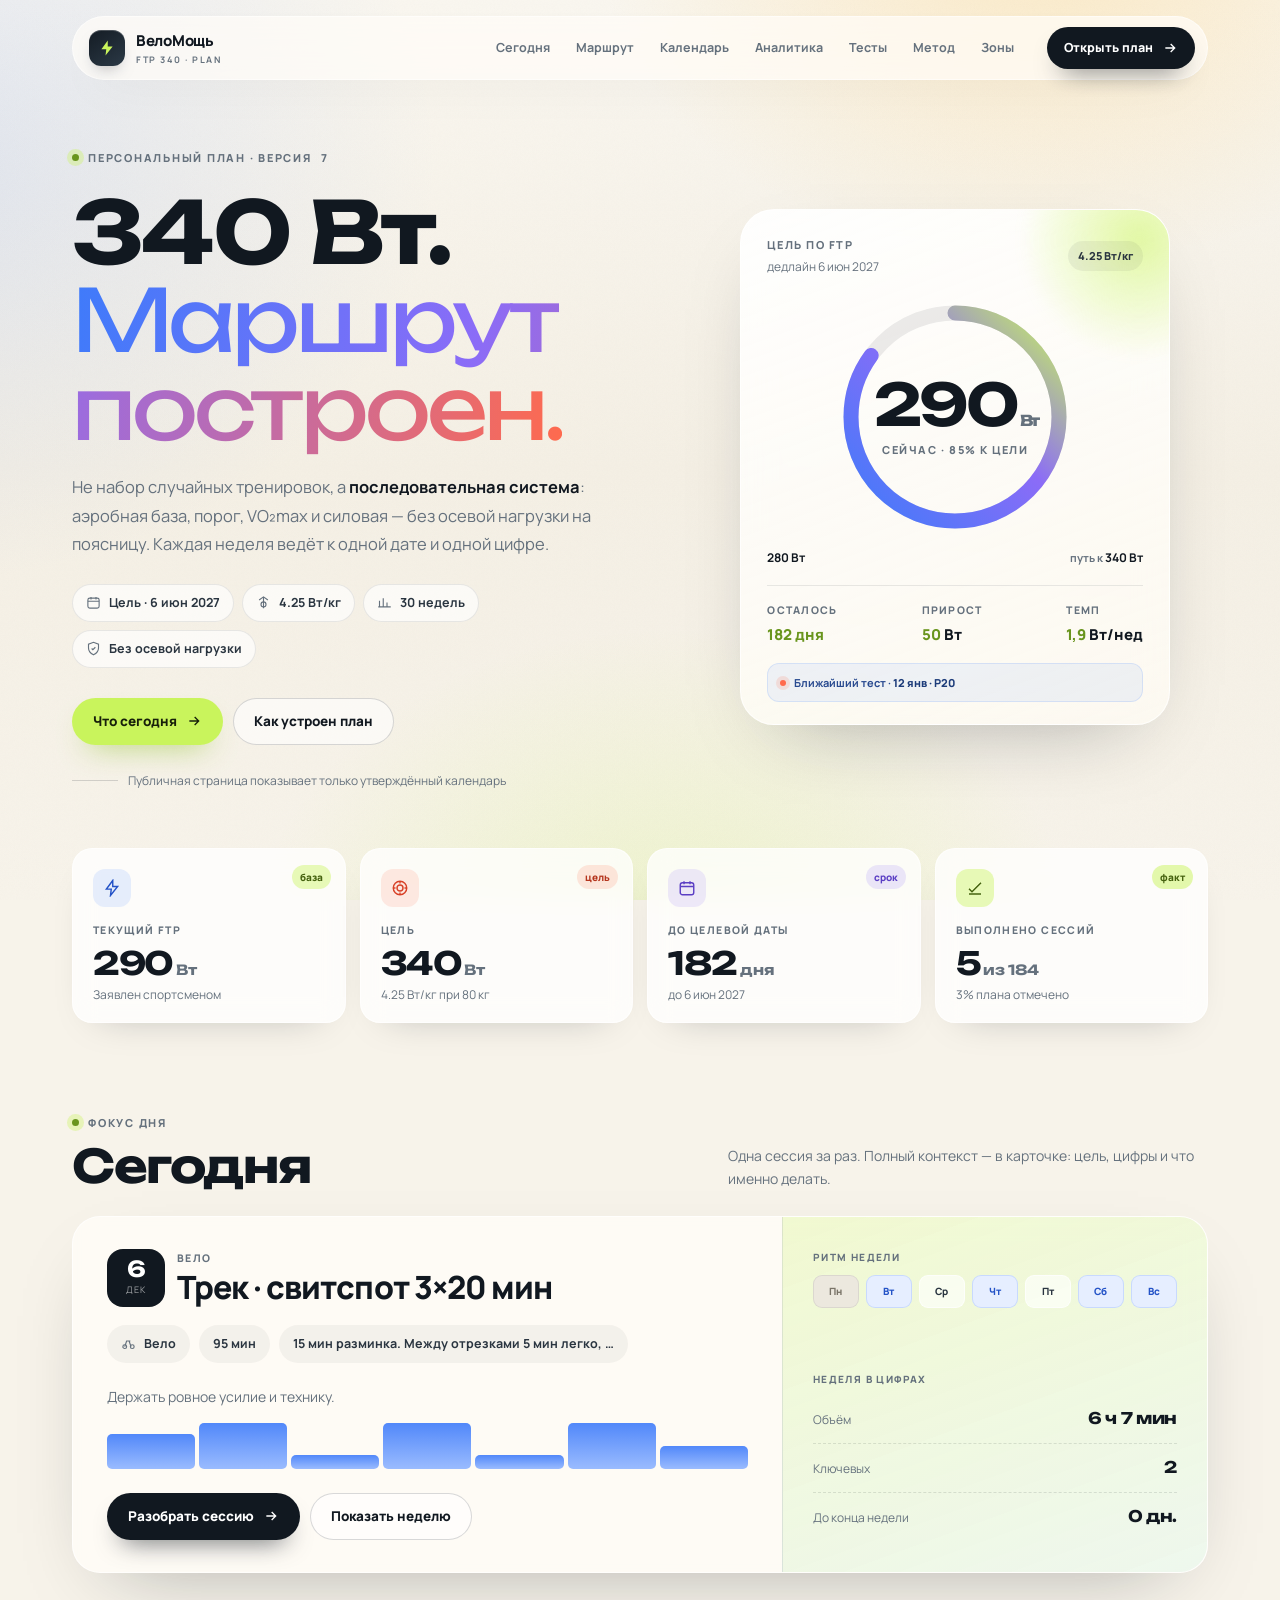
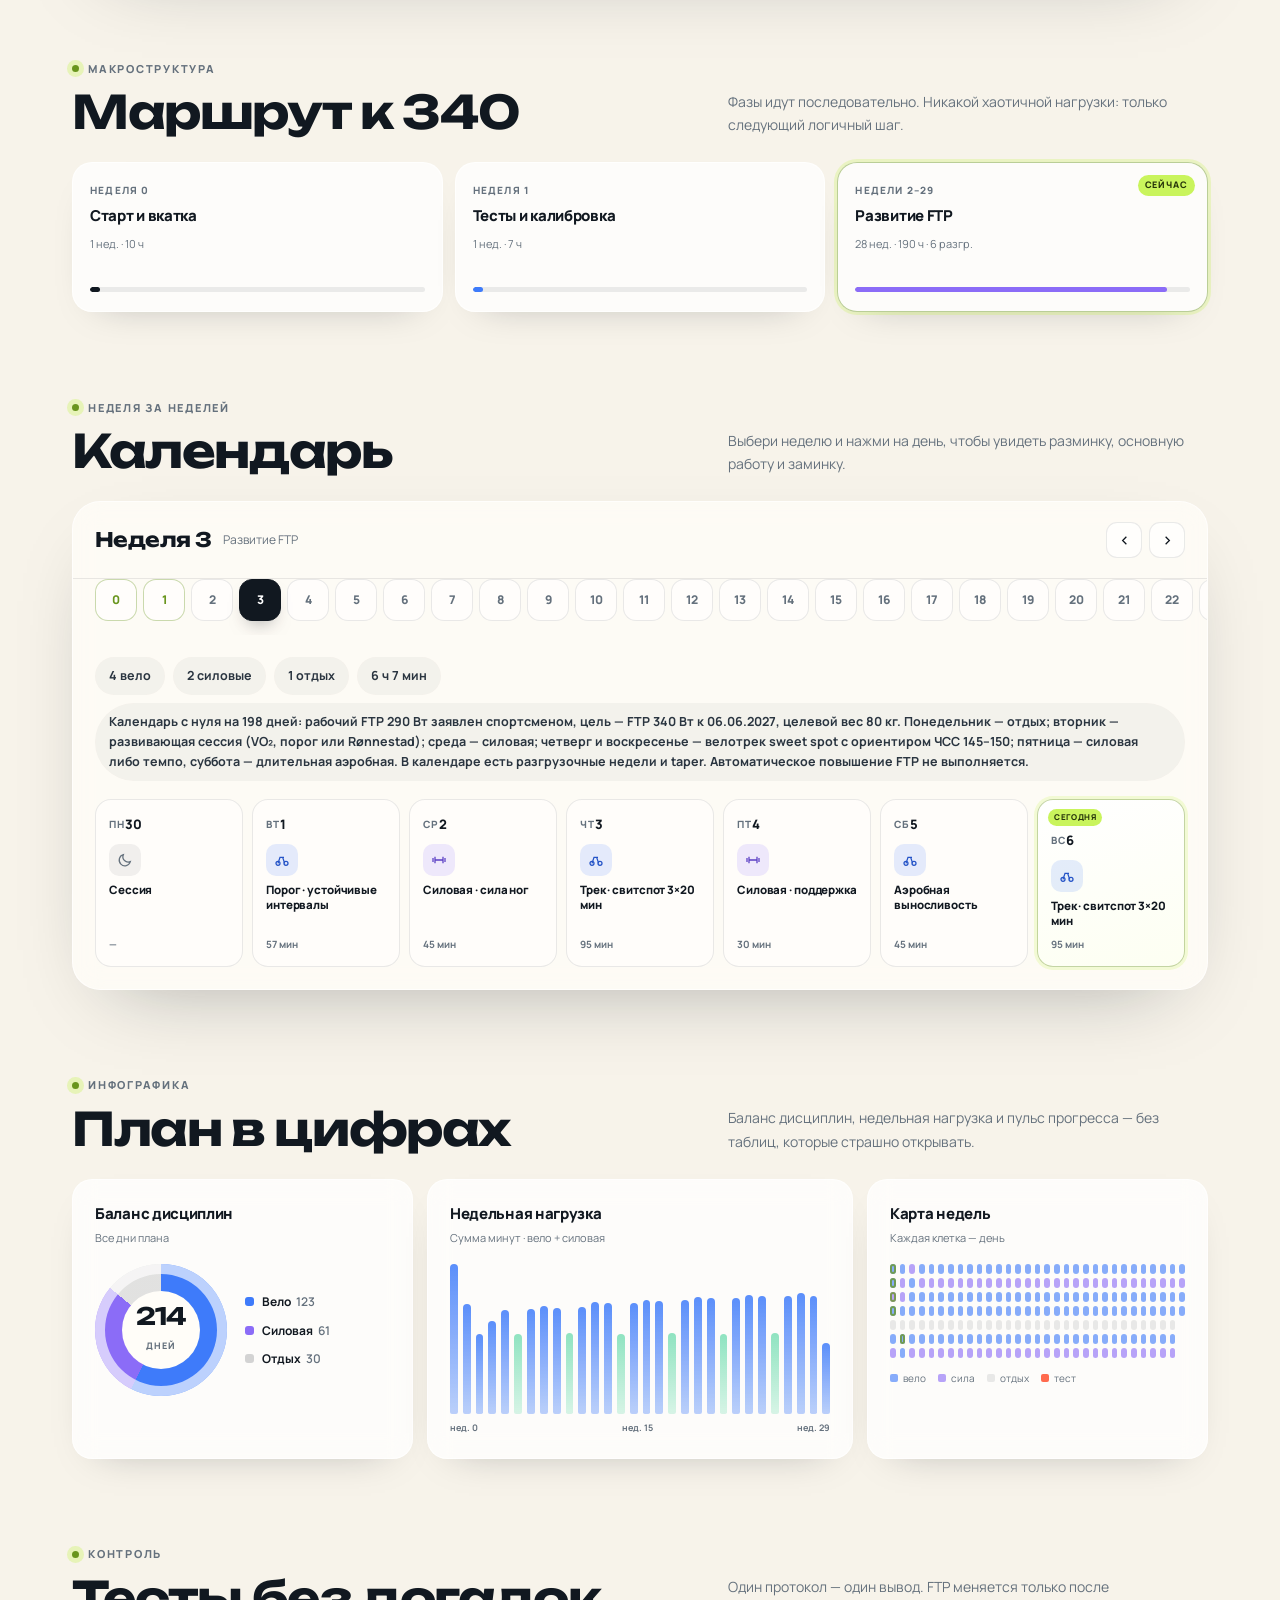
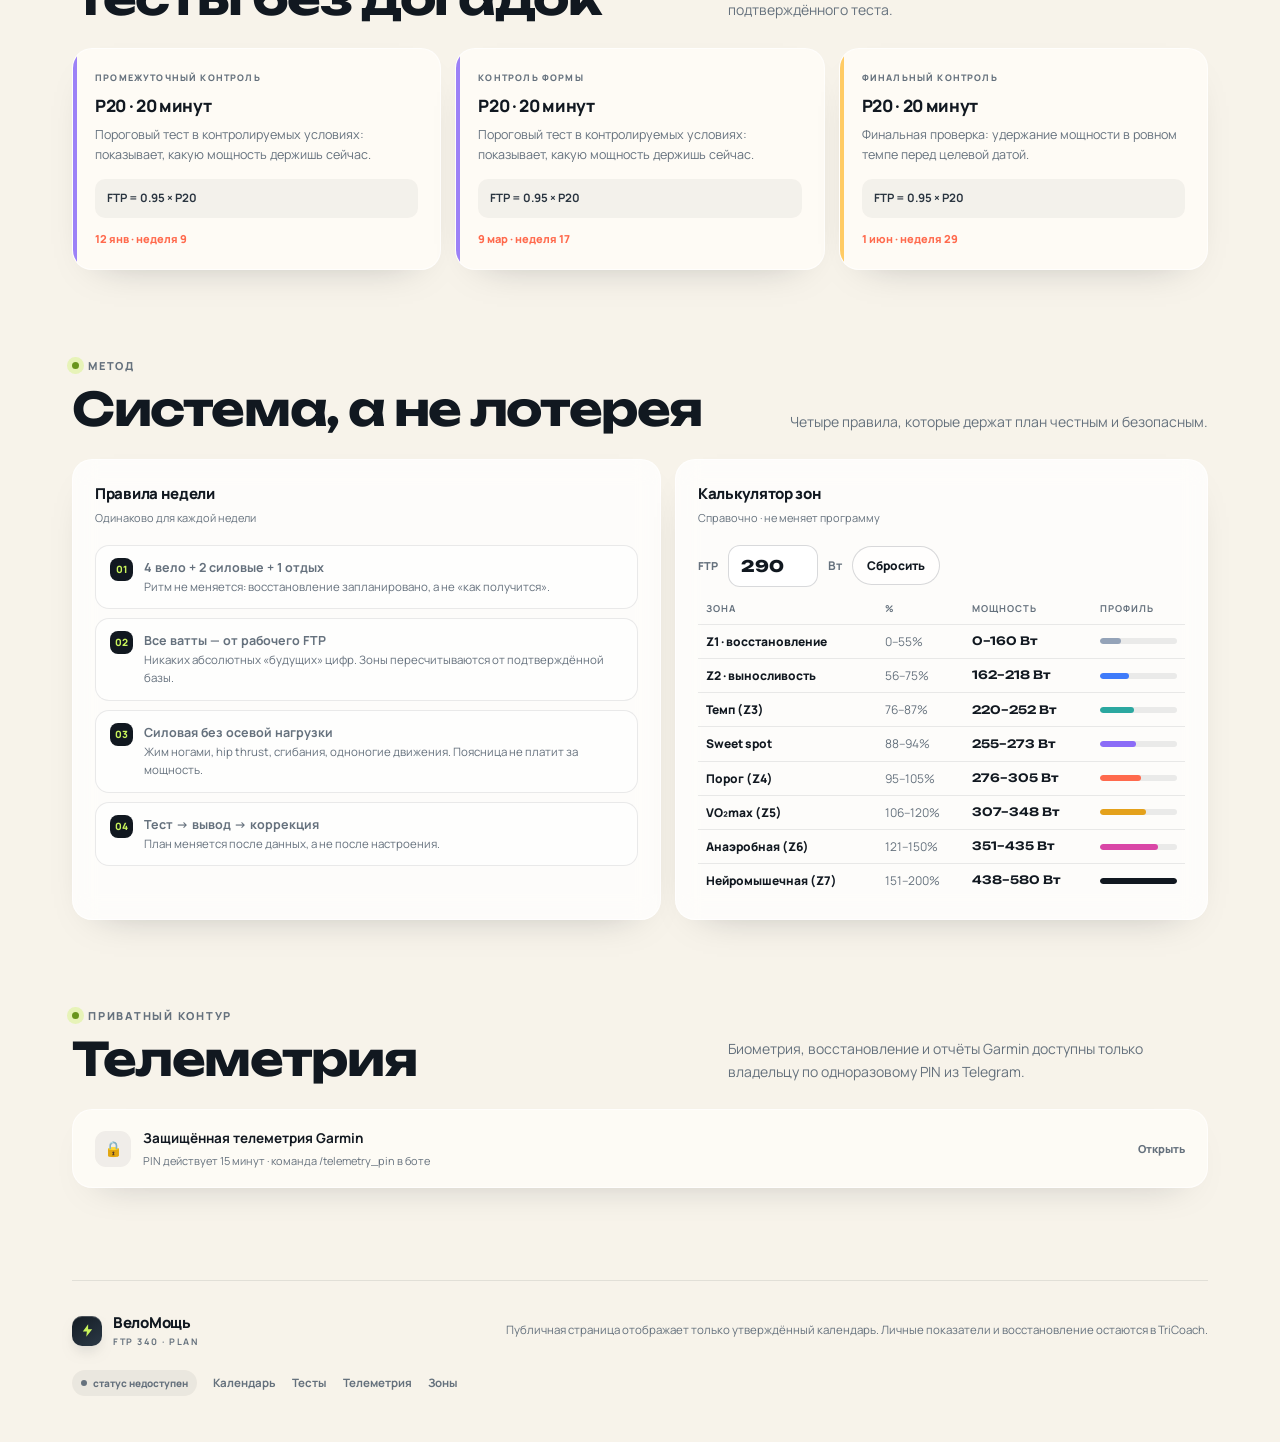
==== commit 86f5c6a3: "feat(site): radical Solar Paper redesign - Replace the dark dashboard with a warm, light editorial l" ====
--- a/index.html
+++ b/index.html
@@ -1,40 +1,386 @@
 <!DOCTYPE html>
-
-<html lang="ru"><head><meta charset="utf-8"/><meta content="width=device-width,initial-scale=1" name="viewport"/><link href="https://fonts.googleapis.com" rel="preconnect"/><link crossorigin="" href="https://fonts.gstatic.com" rel="preconnect"/><link href="https://fonts.googleapis.com/css2?family=Inter:wght@400;500;600;700;850&amp;family=JetBrains+Mono:wght@500;700;800&amp;family=Manrope:wght@400;500;600;700;800&amp;display=swap" rel="stylesheet"/><title>ВелоМощь · Программа подготовки FTP 340</title><style>
-:root{--bg:#07090e;--card:rgba(18,24,38,0.85);--card2:rgba(24,32,50,0.9);--fg:#f8fafc;--mut:#94a3b8;--acc:#00f0ff;--acc2:#38bdf8;--ok:#10b981;--warn:#f59e0b;--bad:#ef4444;--line:rgba(255,255,255,0.08)}
-*{box-sizing:border-box}body{margin:0;background:var(--bg);color:var(--fg);font:15px/1.6 "Inter","Manrope",-apple-system,BlinkMacSystemFont,"Segoe UI",Roboto,sans-serif}
-.wrap{max-width:1100px;margin:0 auto;padding:24px 18px 80px}
-h1{font-size:34px;margin:0 0 6px;letter-spacing:-.5px}h1 span{color:var(--acc)}
-h2{font-size:24px;margin:42px 0 14px;border-bottom:1px solid var(--line);padding-bottom:8px}
-h3{font-size:18px;margin:22px 0 8px;color:var(--acc2)}
-.sub{color:var(--mut)}
-nav{position:sticky;top:0;background:rgba(15,17,21,.95);backdrop-filter:blur(6px);padding:10px 0;z-index:5;border-bottom:1px solid var(--line);margin-bottom:10px}
-nav a{color:var(--mut);text-decoration:none;margin-right:14px;font-size:13px;white-space:nowrap}nav a:hover{color:var(--fg)}
-.grid{display:grid;grid-template-columns:repeat(auto-fit,minmax(220px,1fr));gap:12px}
-.kpi{background:var(--card);border:1px solid var(--line);border-radius:12px;padding:14px}.kpi b{display:block;font-size:26px;color:var(--acc)}.kpi span{color:var(--mut);font-size:13px}
-.card{background:var(--card);border:1px solid var(--line);border-radius:12px;padding:16px 18px;margin:12px 0}
-.card ul{margin:6px 0 0;padding-left:20px}.card li{margin:4px 0}
-table{width:100%;border-collapse:collapse;margin:10px 0;font-size:14px}th,td{border-bottom:1px solid var(--line);padding:7px 8px;text-align:left;vertical-align:top}th{color:var(--mut);font-weight:600;background:var(--card2)}
-.tag{display:inline-block;font-size:11px;font-weight:700;padding:2px 7px;border-radius:6px;letter-spacing:.3px}
-.load{background:#3a2418;color:#ffb38f}.dl{background:#1a3326;color:#8ff0bd}.test{background:#3a1830;color:#ff9fd8}.camp{background:#2d2a14;color:#ffe08f}.taper{background:#16283a;color:#9fd2ff}
-.k-key{background:var(--acc);color:#111}.k-long{background:#ffb84d;color:#111}.k-z2{background:#2f6d4f;color:#dfffe9}.k-str{background:#5a4bd1;color:#fff}.k-rest{background:#333a47;color:#cfd6e3}.k-rec{background:#2b4a5e;color:#d6f1ff}.k-test{background:#e04aa5;color:#fff}
-.block{background:linear-gradient(135deg,#1b1f29,#151821);border:1px solid var(--line);border-left:4px solid var(--acc);border-radius:12px;padding:16px 18px;margin:28px 0 10px}
-.block h3{margin-top:0;color:var(--fg);font-size:20px}
-.block dl{display:grid;grid-template-columns:160px 1fr;gap:6px 12px;margin:8px 0 0}.block dt{color:var(--mut)}.block dd{margin:0}
-details.week{background:var(--card);border:1px solid var(--line);border-radius:12px;margin:10px 0}
-details.week>summary{cursor:pointer;padding:12px 16px;list-style:none;display:flex;gap:10px;align-items:center;flex-wrap:wrap}
-details.week>summary::-webkit-details-marker{display:none}
-details.week>summary .wn{font-weight:800;font-size:16px;min-width:74px}.wd{color:var(--mut);font-size:13px;min-width:120px}.wf{flex:1;min-width:240px}.wh{color:var(--mut);font-size:13px}
-.day{border-top:1px solid var(--line);padding:12px 16px;display:grid;grid-template-columns:92px 1fr;gap:12px}
-.day .dl2{font-weight:700}.day .dl2 small{display:block;color:var(--mut);font-weight:400}
-.day h4{margin:0 0 4px;font-size:15px}.goal{color:var(--mut);font-size:13.5px;margin:2px 0 6px}
-.day ol{margin:4px 0 6px;padding-left:20px}.day li{margin:3px 0}
-.meta{display:flex;flex-wrap:wrap;gap:6px 14px;font-size:13px;color:var(--mut)}.meta b{color:var(--fg);font-weight:600}
-.notes{font-size:13px;color:#ffd9a8;margin-top:6px}.notes div{margin:2px 0}
-.pw{color:var(--acc);font-weight:700}.pct{color:var(--mut);font-size:12px}
-.ftpin input{width:70px;background:var(--card2);color:var(--fg);border:1px solid var(--line);border-radius:6px;padding:4px 6px;font-size:14px}
-.btn{background:var(--card2);color:var(--fg);border:1px solid var(--line);border-radius:8px;padding:6px 12px;cursor:pointer;font-size:13px;margin-right:6px}
-.warn{border-left:4px solid var(--warn)}.bad{border-left:4px solid var(--bad)}.ok{border-left:4px solid var(--ok)}
-@media print{nav,.btn{display:none}body{background:#fff;color:#000}.card,.block,details.week{border-color:#ccc;background:#fff}details.week{break-inside:avoid}}
-@media(max-width:640px){.day{grid-template-columns:1fr}.block dl{grid-template-columns:1fr}}
-</style><link href="board.css?v=20261121-velomosh-dark-v9" rel="stylesheet"/><script defer="" src="board.js?v=20261121-velomosh-dark-v9"></script></head><body><div class="wrap"><h1>Программа <span>FTP 340</span></h1><div class="sub">Утверждённая программа шоссейной подготовки</div><nav><a href="#analysis">Разбор</a><a href="#principles">Принципы</a><a href="#ftp">FTP и калькулятор</a><a href="#monitor">Контроль</a><a href="#tests">Тесты</a><a href="#strength">Силовая</a><a href="#food">Питание</a><a href="#macro">Макроплан</a><a href="#plan">Подневный план</a></nav><h2 id="analysis">1. Тренерский разбор</h2><div class="card"><p>Тренировочная программа показывается по версиям, подтверждённым спортсменом в TriCoach. Цель и целевая дата берутся из TriCoach.</p><p>Публичная страница отображает только календарь и показатели, включённые в утверждённую программу.</p></div><h2 id="principles">2. Как устроена программа</h2><div class="card"><p>План строится из последовательности микроциклов и мезоциклов. Ключевые сессии сочетаются с аэробной работой, силовой подготовкой и восстановлением.</p><p>Решение о повышении нагрузки опирается на результаты сопоставимых тренировок и восстановление.</p></div><h2 id="ftp">3. FTP и калькулятор мощности</h2><div class="card ftp-calculator" id="ftp-calculator"><p>Справочный калькулятор. Изменение здесь сохраняется только в этом браузере и не меняет программу в TriCoach.</p><label class="ftp-current">FTP для расчёта <input id="ftp-reference" max="600" min="100" step="1" type="number"/> Вт</label><button class="btn" id="ftp-reset" type="button">Сбросить</button><table class="ztab"><thead><tr><th>Зона</th><th>% FTP</th><th>Мощность</th><th>Ощущение</th></tr></thead><tbody></tbody></table></div><h2 id="monitor">4. Контроль</h2><div class="card"><p>Персональные Garmin-показатели, медицинские ограничения и данные восстановления остаются в TriCoach и не публикуются на этой странице.</p></div><h2 id="tests">5. Тесты</h2><div class="card"><p>Тесты FTP и их даты берутся из утверждённого календаря. Выполняй указанный протокол в сопоставимых условиях.</p><p>Результат теста оценивается тренером перед изменением рабочего FTP.</p></div><h2 id="strength">6. Силовая подготовка</h2><div class="card"><p>Силовые сессии следуют периодизации программы и публикуются только после подтверждения версии.</p><p>Используй заданные в плане подходы, повторения и интенсивность; не добавляй работу самостоятельно.</p></div><h2 id="food">7. Питание и восстановление</h2><div class="card"><p>План питания и восстановления — общая часть подготовки. Персональные медицинские рекомендации и данные спортсмена на публичной странице не размещаются.</p></div><h2 id="macro">8. Макроциклы программы</h2><div class="card" id="macro-summary"><p>Структура блоков будет загружена из утверждённой версии программы.</p></div><h2 id="plan">9. Утверждённый календарь</h2><section aria-live="polite" id="approved-plan-calendar"><div class="card plan-loading">Загружаю утверждённую версию программы…</div></section></div></body></html>
+<html lang="ru">
+<head>
+<meta charset="utf-8">
+<meta name="viewport" content="width=device-width, initial-scale=1">
+<title>ВелоМощь · прототип редизайна</title>
+<link rel="preconnect" href="https://fonts.googleapis.com">
+<link rel="preconnect" href="https://fonts.gstatic.com" crossorigin>
+<link href="https://fonts.googleapis.com/css2?family=Manrope:wght@400;500;600;700;800&family=Unbounded:wght@400;500;600;700;800&display=swap" rel="stylesheet">
+<link rel="stylesheet" href="board.css?v=20261121-solar-v1">
+</head>
+<body>
+<div class="shell topbar">
+  <div class="topbar-inner">
+    <a class="brand" href="#top">
+      <span class="brand-mark">
+        <svg viewBox="0 0 24 24" fill="none" width="18" height="18"><path d="M13 2 4.5 13.5H11l-1 8.5L19.5 10H13l0-8Z" fill="currentColor"/></svg>
+      </span>
+      <span>ВелоМощь<small>FTP 340 · PLAN</small></span>
+    </a>
+    <nav class="nav">
+      <a href="#today">Сегодня</a>
+      <a href="#roadmap">Маршрут</a>
+      <a href="#plan">Календарь</a>
+      <a href="#analytics">Аналитика</a>
+      <a href="#tests">Тесты</a>
+      <a href="#method">Метод</a>
+      <a href="#calculator">Зоны</a>
+    </nav>
+    <a class="btn btn-dark" href="#plan">Открыть план
+      <svg viewBox="0 0 24 24" fill="none" stroke="currentColor" stroke-width="2"><path d="M5 12h14M13 6l6 6-6 6"/></svg>
+    </a>
+  </div>
+</div>
+
+<main class="shell" id="top">
+  <section class="hero">
+    <div class="hero-copy">
+      <div class="eyebrow"><span class="dot"></span> Персональный план · версия <span id="version">—</span></div>
+      <h1>340 Вт.<br><span class="grad thin">Маршрут построен.</span></h1>
+      <p class="hero-lead">
+        Не набор случайных тренировок, а <b>последовательная система</b>: аэробная база,
+        порог, VO₂max и силовая — без осевой нагрузки на поясницу. Каждая неделя ведёт
+        к одной дате и одной цифре.
+      </p>
+      <div class="chips">
+        <span class="chip"><svg viewBox="0 0 24 24" fill="none" stroke="currentColor" stroke-width="1.8"><rect x="3" y="5" width="18" height="16" rx="3"/><path d="M8 3v4M16 3v4M3 10h18"/></svg><span id="target-date">—</span></span>
+        <span class="chip"><svg viewBox="0 0 24 24" fill="none" stroke="currentColor" stroke-width="1.8"><path d="M12 3v18M5 8l7-5 7 5"/><circle cx="12" cy="15" r="4"/></svg><span id="target-wkg">—</span></span>
+        <span class="chip"><svg viewBox="0 0 24 24" fill="none" stroke="currentColor" stroke-width="1.8"><path d="M4 19V9M10 19V5M16 19v-7M22 19H2"/></svg><span id="weeks-count">—</span></span>
+        <span class="chip"><svg viewBox="0 0 24 24" fill="none" stroke="currentColor" stroke-width="1.8"><path d="M12 22s8-4 8-11V5l-8-3-8 3v6c0 7 8 11 8 11Z"/><path d="m9 12 2 2 4-4"/></svg>Без осевой нагрузки</span>
+      </div>
+      <div class="hero-actions">
+        <a class="btn btn-lime" href="#today">Что сегодня
+          <svg viewBox="0 0 24 24" fill="none" stroke="currentColor" stroke-width="2"><path d="M5 12h14M13 6l6 6-6 6"/></svg>
+        </a>
+        <a class="btn btn-ghost" href="#roadmap">Как устроен план</a>
+      </div>
+      <div class="hero-note"><span class="line"></span> Публичная страница показывает только утверждённый календарь</div>
+    </div>
+
+    <div class="hero-visual">
+      <div class="goal-card">
+        <div class="goal-head">
+          <div>
+            <div class="goal-label">Цель по FTP</div>
+            <div style="font-size:12px;color:var(--muted);margin-top:3px" id="goal-date-short">—</div>
+          </div>
+          <span class="badge">4.25 Вт/кг</span>
+        </div>
+        <div class="ring-wrap">
+          <svg viewBox="0 0 250 250" aria-hidden="true">
+            <defs>
+              <linearGradient id="ringGrad" x1="0" y1="0" x2="1" y2="1">
+                <stop offset="0" stop-color="#3E7BFA"/>
+                <stop offset=".55" stop-color="#8B6CF7"/>
+                <stop offset="1" stop-color="#C9F45C"/>
+              </linearGradient>
+            </defs>
+            <circle class="ring-track" cx="125" cy="125" r="104" fill="none" stroke-width="15"/>
+            <circle class="ring-fill" id="ring" cx="125" cy="125" r="104" fill="none" stroke-width="15" stroke-dasharray="653.45" stroke-dashoffset="653.45"/>
+          </svg>
+          <div class="ring-center">
+            <div class="big"><span id="ftp-now">—</span><span class="unit">Вт</span></div>
+            <div class="cap">сейчас · <span id="progress-pct">0%</span> к цели</div>
+          </div>
+        </div>
+        <div class="goal-scale"><b id="ftp-start">—</b><span>путь к <b id="ftp-target">—</b></span></div>
+        <div class="goal-foot">
+          <div><div class="k">Осталось</div><div class="v"><span id="days-left">—</span> <span id="days-left-word">дней</span></div></div>
+          <div><div class="k">Прирост</div><div class="v"><span id="gain">—</span> Вт</div></div>
+          <div><div class="k">Темп</div><div class="v"><span id="per-week">—</span> Вт/нед</div></div>
+        </div>
+        <div class="goal-next">
+          <span class="goal-next-dot"></span>
+          <span>Ближайший тест · <b id="next-test">—</b></span>
+        </div>
+      </div>
+    </div>
+  </section>
+
+  <section class="kpis reveal">
+    <article class="kpi">
+      <div class="ico" style="background:rgba(62,123,250,.12);color:#2453C7">
+        <svg viewBox="0 0 24 24" fill="none" stroke="currentColor" stroke-width="1.9"><path d="M13 2 4.5 13.5H11l-1 8.5L19.5 10H13l0-8Z"/></svg>
+      </div>
+      <div class="label">Текущий FTP</div>
+      <div class="value"><span id="kpi-ftp">—</span><small>Вт</small></div>
+      <div class="sub" id="kpi-ftp-sub">—</div>
+      <span class="pill">база</span>
+    </article>
+    <article class="kpi">
+      <div class="ico" style="background:rgba(255,106,77,.14);color:#D84127">
+        <svg viewBox="0 0 24 24" fill="none" stroke="currentColor" stroke-width="1.9"><circle cx="12" cy="12" r="9"/><circle cx="12" cy="12" r="4"/><path d="M12 3v3M12 18v3M3 12h3M18 12h3"/></svg>
+      </div>
+      <div class="label">Цель</div>
+      <div class="value"><span id="kpi-target">—</span><small>Вт</small></div>
+      <div class="sub" id="kpi-target-sub">—</div>
+      <span class="pill" style="background:rgba(255,106,77,.16);color:#B5361E">цель</span>
+    </article>
+    <article class="kpi">
+      <div class="ico" style="background:rgba(139,108,247,.14);color:#5B3FC4">
+        <svg viewBox="0 0 24 24" fill="none" stroke="currentColor" stroke-width="1.9"><rect x="3" y="5" width="18" height="16" rx="3"/><path d="M8 3v4M16 3v4M3 10h18"/></svg>
+      </div>
+      <div class="label">До целевой даты</div>
+      <div class="value"><span id="kpi-days">—</span><small id="kpi-days-word">дней</small></div>
+      <div class="sub" id="kpi-days-sub">—</div>
+      <span class="pill" style="background:rgba(139,108,247,.16);color:#5B3FC4">срок</span>
+    </article>
+    <article class="kpi">
+      <div class="ico" style="background:rgba(201,244,92,.42);color:#45620F">
+        <svg viewBox="0 0 24 24" fill="none" stroke="currentColor" stroke-width="1.9"><path d="m4 13 4 4L20 5"/><path d="M4 20h16"/></svg>
+      </div>
+      <div class="label">Выполнено сессий</div>
+      <div class="value"><span id="kpi-done">—</span><small>из <span id="kpi-total">—</span></small></div>
+      <div class="sub" id="kpi-done-sub">—</div>
+      <span class="pill" style="background:rgba(201,244,92,.5);color:#45620F">факт</span>
+    </article>
+  </section>
+
+  <section class="section reveal" id="today">
+    <div class="section-head">
+      <div>
+        <div class="eyebrow"><span class="dot"></span> Фокус дня</div>
+        <h2>Сегодня</h2>
+      </div>
+      <p>Одна сессия за раз. Полный контекст — в карточке: цель, цифры и что именно делать.</p>
+    </div>
+    <div class="today-card">
+      <div class="today-main" id="today-main">
+        <div class="today-day">
+          <div class="date-badge"><b id="today-dd">—</b><span id="today-mm">—</span></div>
+          <div>
+            <div class="kind" id="today-kind">—</div>
+            <h3 id="today-title">Загружаю план…</h3>
+          </div>
+        </div>
+        <div class="today-meta" id="today-meta"></div>
+        <p class="lead" id="today-lead">—</p>
+        <div class="mini-bars" id="today-bars"></div>
+        <div class="today-actions">
+          <button class="btn btn-dark" type="button" id="today-open">Разобрать сессию
+            <svg viewBox="0 0 24 24" fill="none" stroke="currentColor" stroke-width="2"><path d="M5 12h14M13 6l6 6-6 6"/></svg>
+          </button>
+          <button class="btn btn-ghost" type="button" id="today-week">Показать неделю</button>
+        </div>
+      </div>
+      <aside class="today-side">
+        <div>
+          <div class="label">Ритм недели</div>
+          <div class="rhythm" id="today-rhythm"></div>
+        </div>
+        <div>
+          <div class="label">Неделя в цифрах</div>
+          <div style="margin-top:8px">
+            <div class="today-stat"><span>Объём</span><b id="week-volume">—</b></div>
+            <div class="today-stat"><span>Ключевых</span><b id="week-key">—</b></div>
+            <div class="today-stat"><span>До конца недели</span><b id="week-left">—</b></div>
+          </div>
+        </div>
+      </aside>
+    </div>
+  </section>
+
+  <section class="section reveal" id="roadmap">
+    <div class="section-head">
+      <div>
+        <div class="eyebrow"><span class="dot"></span> Макроструктура</div>
+        <h2>Маршрут к 340</h2>
+      </div>
+      <p>Фазы идут последовательно. Никакой хаотичной нагрузки: только следующий логичный шаг.</p>
+    </div>
+    <div class="roadmap" id="roadmap-grid"></div>
+    <div id="macro-summary" hidden></div>
+  </section>
+
+  <section class="section reveal" id="plan">
+    <div class="section-head">
+      <div>
+        <div class="eyebrow"><span class="dot"></span> Неделя за неделей</div>
+        <h2>Календарь</h2>
+      </div>
+      <p>Выбери неделю и нажми на день, чтобы увидеть разминку, основную работу и заминку.</p>
+    </div>
+    <div class="week-shell" id="approved-plan-calendar">
+      <div class="week-top">
+        <div class="week-title">
+          <span class="num" id="week-num">—</span>
+          <span class="txt" id="week-block">—</span>
+        </div>
+        <div class="week-controls">
+          <button class="icon-btn" type="button" id="week-prev" aria-label="Предыдущая неделя">
+            <svg viewBox="0 0 24 24" fill="none" stroke="currentColor" stroke-width="2"><path d="M15 6l-6 6 6 6"/></svg>
+          </button>
+          <button class="icon-btn" type="button" id="week-next" aria-label="Следующая неделя">
+            <svg viewBox="0 0 24 24" fill="none" stroke="currentColor" stroke-width="2"><path d="M9 6l6 6-6 6"/></svg>
+          </button>
+        </div>
+      </div>
+      <div class="week-rail" id="week-rail"></div>
+      <div class="week-body">
+        <div class="week-summary" id="week-summary"></div>
+        <div class="day-grid" id="day-grid"></div>
+      </div>
+    </div>
+  </section>
+
+  <section class="section reveal" id="analytics">
+    <div class="section-head">
+      <div>
+        <div class="eyebrow"><span class="dot"></span> Инфографика</div>
+        <h2>План в цифрах</h2>
+      </div>
+      <p>Баланс дисциплин, недельная нагрузка и пульс прогресса — без таблиц, которые страшно открывать.</p>
+    </div>
+    <div class="analytics">
+      <article class="panel">
+        <h3>Баланс дисциплин</h3>
+        <div class="cap">Все дни плана</div>
+        <div class="donut-wrap">
+          <div class="donut" id="donut">
+            <div class="donut-center"><div><b id="donut-total">—</b><br><span>дней</span></div></div>
+          </div>
+          <div class="legend" id="legend"></div>
+        </div>
+      </article>
+      <article class="panel">
+        <h3>Недельная нагрузка</h3>
+        <div class="cap">Сумма минут · вело + силовая</div>
+        <div class="bars" id="load-bars"></div>
+        <div class="bar-axis"><span>нед. 0</span><span id="bar-axis-mid">—</span><span id="bar-axis-end">—</span></div>
+      </article>
+      <article class="panel">
+        <h3>Карта недель</h3>
+        <div class="cap">Каждая клетка — день</div>
+        <div class="heat" id="heat"></div>
+        <div class="heat-legend">
+          <span><i style="background:rgba(62,123,250,.62)"></i>вело</span>
+          <span><i style="background:rgba(139,108,247,.62)"></i>сила</span>
+          <span><i style="background:rgba(17,24,32,.09)"></i>отдых</span>
+          <span><i style="background:var(--coral)"></i>тест</span>
+        </div>
+      </article>
+    </div>
+  </section>
+
+  <section class="section reveal" id="tests">
+    <div class="section-head">
+      <div>
+        <div class="eyebrow"><span class="dot"></span> Контроль</div>
+        <h2>Тесты без догадок</h2>
+      </div>
+      <p>Один протокол — один вывод. FTP меняется только после подтверждённого теста.</p>
+    </div>
+    <div class="test-grid" id="test-grid">
+      <article class="test-card t312">
+        <div class="tag">Главный тест</div>
+        <h3>3′ + 12′ в один день</h3>
+        <p>Короткий all-out на CP и 12 минут на FTP. Один день, два показателя, минимум усталости.</p>
+        <div class="formula">FTP = 0.90 × P12<br>CP = (P12×12 − P3×3) / 9</div>
+        <div class="when" id="test-t312-when">—</div>
+      </article>
+      <article class="test-card p40">
+        <div class="tag">Выносливость</div>
+        <h3>P40 · 40 минут</h3>
+        <p>Пороговая выносливость: способность держать мощность, когда заканчивается свежесть.</p>
+        <div class="formula">Средняя за 40′ · сравнение с FTP</div>
+        <div class="when" id="test-p40-when">—</div>
+      </article>
+      <article class="test-card tte">
+        <div class="tag">Точка отказа</div>
+        <h3>TTE · до отказа</h3>
+        <p>Непрерывное удержание ~95% FTP. Показывает реальную длительность пороговой работы.</p>
+        <div class="formula">Время до падения мощности &lt; 95%</div>
+        <div class="when" id="test-tte-when">—</div>
+      </article>
+    </div>
+  </section>
+
+  <section class="section reveal" id="method">
+    <div class="section-head">
+      <div>
+        <div class="eyebrow"><span class="dot"></span> Метод</div>
+        <h2>Система, а не лотерея</h2>
+      </div>
+      <p>Четыре правила, которые держат план честным и безопасным.</p>
+    </div>
+    <div class="method">
+      <article class="panel">
+        <h3>Правила недели</h3>
+        <div class="cap">Одинаково для каждой недели</div>
+        <div class="rule-list">
+          <div class="rule"><span class="n">01</span><span><b>4 вело + 2 силовые + 1 отдых</b><span>Ритм не меняется: восстановление запланировано, а не «как получится».</span></span></div>
+          <div class="rule"><span class="n">02</span><span><b>Все ватты — от рабочего FTP</b><span>Никаких абсолютных «будущих» цифр. Зоны пересчитываются от подтверждённой базы.</span></span></div>
+          <div class="rule"><span class="n">03</span><span><b>Силовая без осевой нагрузки</b><span>Жим ногами, hip thrust, сгибания, одноногие движения. Поясница не платит за мощность.</span></span></div>
+          <div class="rule"><span class="n">04</span><span><b>Тест → вывод → коррекция</b><span>План меняется после данных, а не после настроения.</span></span></div>
+        </div>
+      </article>
+      <article class="panel" id="calculator">
+        <h3>Калькулятор зон</h3>
+        <div class="cap">Справочно · не меняет программу</div>
+        <div class="calc-top">
+          <label for="ftp-input" style="font-size:11px;font-weight:800;color:var(--muted)">FTP</label>
+          <input id="ftp-input" type="number" min="100" max="600" step="1" inputmode="numeric">
+          <span style="font-size:12px;color:var(--muted);font-weight:700">Вт</span>
+          <button class="btn btn-ghost" type="button" id="ftp-reset">Сбросить</button>
+        </div>
+        <table class="zone-table">
+          <thead><tr><th>Зона</th><th>%</th><th>Мощность</th><th>Профиль</th></tr></thead>
+          <tbody id="zone-body"></tbody>
+        </table>
+      </article>
+    </div>
+  </section>
+
+  <section class="section reveal" id="telemetry">
+    <div class="section-head">
+      <div>
+        <div class="eyebrow"><span class="dot"></span> Приватный контур</div>
+        <h2>Телеметрия</h2>
+      </div>
+      <p>Биометрия, восстановление и отчёты Garmin доступны только владельцу по одноразовому PIN из Telegram.</p>
+    </div>
+    <details class="telemetry-panel">
+      <summary>
+        <span class="tp-left"><span class="tp-lock">🔒</span><span><b>Защищённая телеметрия Garmin</b><small>PIN действует 15 минут · команда /telemetry_pin в боте</small></span></span>
+        <span class="tp-arrow">Открыть</span>
+      </summary>
+      <div class="tp-body">
+        <div class="tp-form">
+          <input id="telemetry-pin" type="password" inputmode="numeric" autocomplete="one-time-code" placeholder="PIN из Telegram" aria-label="PIN из Telegram">
+          <button class="btn btn-dark" type="button" id="telemetry-unlock">Открыть</button>
+        </div>
+        <div id="telemetry-display" class="tp-display" hidden></div>
+      </div>
+    </details>
+  </section>
+
+  <footer class="footer">
+    <div class="footer-inner">
+      <a class="brand" href="#top">
+        <span class="brand-mark"><svg viewBox="0 0 24 24" fill="none" width="15" height="15"><path d="M13 2 4.5 13.5H11l-1 8.5L19.5 10H13l0-8Z" fill="currentColor"/></svg></span>
+        <span>ВелоМощь<small>FTP 340 · PLAN</small></span>
+      </a>
+      <p>Публичная страница отображает только утверждённый календарь. Личные показатели и восстановление остаются в TriCoach.</p>
+      <div class="links">
+        <span class="status-pill" id="live-status"><i></i> проверяю…</span>
+        <a href="#plan">Календарь</a><a href="#tests">Тесты</a><a href="#telemetry">Телеметрия</a><a href="#calculator">Зоны</a>
+      </div>
+    </div>
+  </footer>
+</main>
+
+<dialog class="day-modal" id="day-modal">
+  <div class="modal-head">
+    <div>
+      <h3 id="modal-title">—</h3>
+      <div class="sub" id="modal-sub">—</div>
+    </div>
+    <button class="modal-close" type="button" id="modal-close" aria-label="Закрыть">×</button>
+  </div>
+  <div class="modal-body" id="modal-body"></div>
+</dialog>
+
+<script defer src="board.js?v=20261121-solar-v1"></script>
+</body>
+</html>
--- a/board.css
+++ b/board.css
@@ -1,1635 +1,473 @@
-/* ВелоМощь · тренировочный календарь и аналитика */
-
-:root {
-  /* Color Canvas & Surfaces */
-  --bg-canvas: #101419;
-  --bg-surface: #171d24;
-  --bg-card: #1b222b;
-  --bg-card-hover: #242e38;
-  --bg-card-solid: #171d24;
-  --bg-elevated: #242e38;
-
-  /* Borders & Hairlines */
-  --border-subtle: #303a45;
-  --border-medium: #404c58;
-  --border-highlight: rgba(0, 240, 255, 0.35);
-
-  --action: #cbf26c;
-
-  /* Service status accents */
-  --neon-cyan: #cbf26c;
-  --cyan-soft: #cbf26c;
-  --racing-emerald: #10b981;
-  --emerald-soft: #34d399;
-  --hyper-amber: #f59e0b;
-  --amber-soft: #fbbf24;
-  --redline-crimson: #ef4444;
-  --crimson-soft: #f87171;
-  --laser-purple: #a855f7;
-  --purple-soft: #c084fc;
-
-  /* Text & Hierarchy */
-  --text-primary: #f3f6f8;
-  --text-secondary: #a5b1bf;
-  --text-muted: #9aa7b5;
-  --text-dark: #050811;
-
-  /* Backward Compatibility Semantic Tokens */
-  --bg: #101419;
-  --ink: #f3f6f8;
-  --fg: #f3f6f8;
-  --dim: #a5b1bf;
-  --mut: #9aa7b5;
-  --panel: #1b222b;
-  --panel-soft: #242e38;
-  --line: #303a45;
-  --lime: #10b981;
-  --lime-deep: #34d399;
-  --cyan: #cbf26c;
-  --acc: #cbf26c;
-  --acc2: #cbf26c;
-  --ok: #10b981;
-  --warn: #f59e0b;
-  --bad: #ef4444;
-  --danger: #ef4444;
-  --safe: #10b981;
-  --card: #1b222b;
-  --card2: #242e38;
-
-  /* Typography */
-  --font-sans: "Inter", "Manrope", -apple-system, BlinkMacSystemFont, "Segoe UI", Roboto, sans-serif;
-  --font-mono: "JetBrains Mono", ui-monospace, SFMono-Regular, Menlo, Monaco, monospace;
-}
-
-/* ── Global Reset & Base Setup ─────────────────────────────────────────────── */
-
-*, *::before, *::after {
-  box-sizing: border-box;
-}
-
-html {
-  color-scheme: dark;
-  scroll-behavior: smooth;
-  scroll-padding-top: 100px;
-}
-
-body {
-  margin: 0;
-  min-height: 100vh;
-  background-color: var(--bg-canvas);
-  color: var(--text-primary);
-  font: 15px/1.6 var(--font-sans);
-  -webkit-font-smoothing: antialiased;
-  -moz-osx-font-smoothing: grayscale;
-  text-rendering: optimizeLegibility;
-}
-
-.wrap {
-  max-width: 1260px;
-  margin: 0 auto;
-  padding: 24px 22px 90px;
-}
-
-.wrap > h1,
-.wrap > .sub,
-.wrap > nav,
-.wrap > .grid,
-.wrap > div[style*='margin-top:12px'] {
-  display: none;
-}
-
-/* ── Sticky Pro Header & Navigation Bar ───────────────────────────────────── */
-
-.board-shell {
-  position: sticky;
-  top: 0;
-  z-index: 50;
-  margin: -24px -22px 28px;
-  padding: 16px 24px 14px;
-  background: var(--bg-canvas);
-  border-bottom: 1px solid var(--border-subtle);
-}
-
-.brand-row {
-  display: flex;
-  align-items: center;
-  justify-content: space-between;
-  gap: 16px;
-  max-width: 1212px;
-  margin: 0 auto;
-}
-
-.brand {
-  display: flex;
-  align-items: center;
-  gap: 12px;
-  text-decoration: none;
-}
-
-.brand-crest, .bolt {
-  display: grid;
-  place-items: center;
-  width: 32px;
-  height: 32px;
-  border-radius: 9px;
-  background: var(--action);
-  color: var(--text-dark);
-  font-size: 17px;
-  font-weight: 900;
-  user-select: none;
-}
-
-.brand-text {
-  display: flex;
-  flex-direction: column;
-}
-
-.brand-title, .brand-name {
-  font-size: 15px;
-  font-weight: 850;
-  letter-spacing: 0.06em;
-  text-transform: uppercase;
-  color: #ffffff;
-  display: flex;
-  align-items: center;
-  gap: 8px;
-}
-
-.brand-badge {
-  font-size: 10px;
-  font-weight: 800;
-  padding: 2px 6px;
-  border-radius: 5px;
-  background: rgba(0, 240, 255, 0.15);
-  color: var(--neon-cyan);
-  border: 1px solid rgba(0, 240, 255, 0.3);
-  letter-spacing: 0.08em;
-}
-
-.brand-sub {
-  font-size: 11px;
-  font-weight: 600;
-  color: var(--text-muted);
-  letter-spacing: 0.04em;
-  font-family: var(--font-mono);
-}
-
-.brand-meta {
-  display: flex;
-  align-items: center;
-  gap: 12px;
-}
-
-.date-chip, .countdown-chip {
-  font-size: 12px;
-  color: var(--text-secondary);
-  padding: 5px 12px;
-  border-radius: 999px;
-  background: rgba(255, 255, 255, 0.04);
-  border: 1px solid var(--border-subtle);
-  font-family: var(--font-mono);
-  display: inline-flex;
-  align-items: center;
-  gap: 6px;
-}
-
-.date-chip b, .countdown-chip b {
-  color: var(--text-primary);
-  font-weight: 700;
-}
-
-.countdown-chip {
-  background: rgba(0, 240, 255, 0.06);
-  border-color: rgba(0, 240, 255, 0.2);
-  color: var(--cyan-soft);
-}
-
-/* ── Tab Navigation ───────────────────────────────────────────────────────── */
-
-.tabbar {
-  display: flex;
-  gap: 6px;
-  overflow-x: auto;
-  max-width: 1212px;
-  margin: 14px auto 0;
-  padding: 4px;
-  border-radius: 12px;
-  background: var(--bg-surface);
-  border: 1px solid var(--border-subtle);
-}
-
-.tab {
-  flex: 0 0 auto;
-  border: 1px solid transparent;
-  border-radius: 8px;
-  padding: 8px 13px;
-  min-height: 42px;
-  color: var(--text-secondary);
-  background: transparent;
-  cursor: pointer;
-  font-family: var(--font-sans);
-  font-size: 13px;
-  font-weight: 700;
-  letter-spacing: 0.03em;
-  transition: all 0.2s cubic-bezier(0.16, 1, 0.3, 1);
-  white-space: nowrap;
-}
-
-.tab:hover {
-  color: var(--text-primary);
-  background: rgba(255, 255, 255, 0.05);
-}
-
-.tab[aria-current="page"] {
-  color: var(--action);
-  background: #242e24;
-  border-color: #4b5a37;
-  font-weight: 800;
-}
-
-:focus-visible {
-  outline: 2px solid var(--action);
-  outline-offset: 3px;
-}
-
-/* ── Tab Panes ────────────────────────────────────────────────────────────── */
-
-.pane {
-  display: none;
-  animation: enter 0.25s cubic-bezier(0.16, 1, 0.3, 1);
-}
-
-.pane.active {
-  display: block;
-}
-
-@keyframes enter {
-  from {
-    opacity: 0.1;
-    transform: translateY(6px);
-  }
-  to {
-    opacity: 1;
-    transform: translateY(0);
-  }
-}
-
-/* ── Mission Status Bar ───────────────────────────────────────────────────── */
-
-.mission-status-bar {
-  display: flex;
-  flex-wrap: wrap;
-  gap: 8px;
-  margin-bottom: 18px;
-}
-
-.status-pill {
-  display: inline-flex;
-  align-items: center;
-  gap: 8px;
-  padding: 6px 14px;
-  border-radius: 999px;
-  font-size: 12px;
-  background: var(--bg-card);
-  border: 1px solid var(--border-subtle);
-  color: var(--text-secondary);
-  backdrop-filter: blur(12px);
-  font-family: var(--font-mono);
-  transition: all 0.2s ease;
-}
-
-.status-dot {
-  width: 8px;
-  height: 8px;
-  border-radius: 50%;
-  display: inline-block;
-}
-
-.status-pill.ok {
-  border-color: rgba(16, 185, 129, 0.35);
-  background: rgba(16, 185, 129, 0.08);
-}
-
-.status-pill.ok .status-dot {
-  background: var(--racing-emerald);
-  box-shadow: 0 0 8px var(--racing-emerald);
-  animation: radar-pulse 2.2s infinite;
-}
-
-.status-pill.ok .status-val {
-  color: var(--emerald-soft);
-  font-weight: 700;
-}
-
-.status-pill.stale {
-  border-color: rgba(245, 158, 11, 0.35);
-  background: rgba(245, 158, 11, 0.08);
-}
-
-.status-pill.stale .status-dot {
-  background: var(--hyper-amber);
-  box-shadow: 0 0 8px var(--hyper-amber);
-}
-
-.status-pill.stale .status-val {
-  color: var(--amber-soft);
-  font-weight: 700;
-}
-
-.status-pill.failed {
-  border-color: rgba(239, 68, 68, 0.35);
-  background: rgba(239, 68, 68, 0.08);
-}
-
-.status-pill.failed .status-dot {
-  background: var(--redline-crimson);
-  box-shadow: 0 0 8px var(--redline-crimson);
-}
-
-.status-pill.failed .status-val {
-  color: var(--crimson-soft);
-  font-weight: 700;
-}
-
-.status-pill.unknown .status-dot {
-  background: var(--text-muted);
-}
-
-.status-pill.unknown .status-val {
-  color: var(--text-muted);
-}
-
-@keyframes radar-pulse {
-  0% {
-    box-shadow: 0 0 0 0 rgba(16, 185, 129, 0.65);
-  }
-  70% {
-    box-shadow: 0 0 0 7px rgba(16, 185, 129, 0);
-  }
-  100% {
-    box-shadow: 0 0 0 0 rgba(16, 185, 129, 0);
-  }
-}
-
-/* ── Active Plan Banner ───────────────────────────────────────────────────── */
-
-.active-plan-banner {
-  margin: 16px 0;
-  padding: 14px 18px;
-  border-radius: 12px;
-  border: 1px solid var(--border-subtle);
-  background: var(--bg-surface);
-}
-
-.banner-pill {
-  font-weight: 800;
-  font-size: 14px;
-  color: var(--cyan-soft);
-  display: flex;
-  align-items: center;
-  gap: 8px;
-}
-
-.banner-sub {
-  margin: 4px 0 0;
-  font-size: 13px;
-  color: var(--text-secondary);
-}
-
-.plan-version-notice {
-  font-size: 13px;
-  color: var(--cyan-soft);
-  margin-top: 4px;
-  font-weight: 600;
-}
-
-.btn {
-  display: inline-flex;
-  align-items: center;
-  justify-content: center;
-  gap: 6px;
-  padding: 8px 14px;
-  border-radius: 10px;
-  border: 1px solid var(--border-medium);
-  background: rgba(255, 255, 255, 0.05);
-  color: var(--text-primary);
-  font-family: var(--font-sans);
-  font-size: 13px;
-  font-weight: 700;
-  cursor: pointer;
-  transition: all 0.2s cubic-bezier(0.16, 1, 0.3, 1);
-  text-decoration: none;
-  backdrop-filter: blur(8px);
-}
-
-.btn:hover {
-  background: rgba(255, 255, 255, 0.1);
-  border-color: rgba(255, 255, 255, 0.25);
-  color: #ffffff;
-  transform: translateY(-1px);
-}
-
-.btn:active {
-  transform: translateY(0);
-}
-
-/* ── KPI Metric Cards ─────────────────────────────────────────────────────── */
-
-.metrics {
-  display: grid;
-  grid-template-columns: repeat(4, minmax(0, 1fr));
-  gap: 14px;
-  margin: 18px 0;
-}
-
-.metric, .card, .checkin, .review-card, .session-card {
-  position: relative;
-  border-radius: 16px;
-  background: var(--bg-card);
-  border: 1px solid var(--border-subtle);
-  backdrop-filter: blur(20px);
-  box-shadow:
-    inset 0 1px 0 rgba(255, 255, 255, 0.06),
-    0 10px 28px rgba(0, 0, 0, 0.3);
-  transition: all 0.22s cubic-bezier(0.16, 1, 0.3, 1);
-}
-
-.metric {
-  padding: 18px;
-  display: flex;
-  flex-direction: column;
-  justify-content: space-between;
-}
-
-.metric:hover, .card:hover {
-  border-color: rgba(255, 255, 255, 0.16);
-  transform: translateY(-2px);
-  box-shadow:
-    inset 0 1px 0 rgba(255, 255, 255, 0.1),
-    0 16px 36px rgba(0, 0, 0, 0.4);
-}
-
-.metric-label, .metric span {
-  display: block;
-  font-size: 11px;
-  font-weight: 800;
-  text-transform: uppercase;
-  letter-spacing: 0.08em;
-  color: var(--text-muted);
-  font-family: var(--font-mono);
-  margin-bottom: 6px;
-}
-
-.metric-val, .metric b {
-  display: block;
-  font-size: 26px;
-  font-weight: 850;
-  letter-spacing: -0.04em;
-  font-family: var(--font-mono);
-  font-feature-settings: "tnum" 1;
-  font-variant-numeric: tabular-nums;
-  color: #ffffff;
-}
-
-.metric-val.cyan, .metric b.cyan {
-  color: var(--neon-cyan);
-}
-
-.metric-val.amber, .metric b.lime {
-  color: var(--amber-soft);
-}
-
-.metric-val.emerald {
-  color: var(--emerald-soft);
-}
-
-.metric-val.lime {
-  color: var(--emerald-soft);
-}
-
-.metric-sub, .metric small {
-  display: block;
-  font-size: 12px;
-  color: var(--text-secondary);
-  margin-top: 6px;
-}
-
-/* ── Safety Indicators & Readiness Cards ──────────────────────────────────── */
-
-.safety-indicator-row {
-  display: flex;
-  flex-wrap: wrap;
-  gap: 8px;
-  margin-top: 10px;
-}
-
-.safe-badge {
-  display: inline-flex;
-  align-items: center;
-  gap: 6px;
-  padding: 5px 12px;
-  border-radius: 8px;
-  font-size: 12px;
-  font-weight: 750;
-  font-family: var(--font-mono);
-  background: rgba(16, 185, 129, 0.14);
-  color: var(--emerald-soft);
-  border: 1px solid rgba(16, 185, 129, 0.35);
-}
-
-.safe-badge.pending {
-  background: rgba(245, 158, 11, 0.14);
-  color: var(--amber-soft);
-  border-color: rgba(245, 158, 11, 0.35);
-}
-
-/* ── Calendar & Workout Accordion ─────────────────────────────────────────── */
-
-.plan-tools {
-  display: flex;
-  align-items: center;
-  gap: 12px;
-  flex-wrap: wrap;
-  margin: 0 0 16px;
-  padding: 16px 20px;
-  border-radius: 16px;
-  background: var(--bg-card);
-  border: 1px solid var(--border-subtle);
-  backdrop-filter: blur(16px);
-}
-
-.plan-tools p {
-  margin: 0;
-  color: var(--text-secondary);
-  flex: 1;
-  min-width: 220px;
-  font-size: 14px;
-}
-
-.plan-tools select {
-  border: 1px solid var(--border-medium);
-  border-radius: 10px;
-  background: var(--bg-surface);
-  color: var(--text-primary);
-  padding: 9px 14px;
-  font: inherit;
-  font-weight: 700;
-  cursor: pointer;
-}
-
-.plan-tools button {
-  border: 1px solid rgba(0, 240, 255, 0.35);
-  border-radius: 10px;
-  background: rgba(0, 240, 255, 0.12);
-  color: var(--neon-cyan);
-  padding: 9px 14px;
-  font: inherit;
-  font-weight: 800;
-  cursor: pointer;
-  transition: all 0.2s ease;
-}
-
-.plan-tools button:hover {
-  background: rgba(0, 240, 255, 0.22);
-  border-color: var(--neon-cyan);
-  color: #ffffff;
-}
-
-details.week {
-  margin: 12px 0;
-  border-radius: 16px;
-  background: var(--bg-card);
-  border: 1px solid var(--border-subtle);
-  overflow: hidden;
-  transition: border-color 0.2s ease;
-}
-
-details.week[open] {
-  border-color: rgba(0, 240, 255, 0.25);
-}
-
-details.week > summary {
-  cursor: pointer;
-  padding: 14px 18px;
-  list-style: none;
-  display: flex;
-  gap: 12px;
-  align-items: center;
-  flex-wrap: wrap;
-  background: rgba(14, 19, 30, 0.7);
-  transition: background 0.2s ease;
-  user-select: none;
-}
-
-details.week > summary::-webkit-details-marker {
-  display: none;
-}
-
-details.week > summary:hover {
-  background: rgba(22, 30, 48, 0.85);
-}
-
-details.week > summary .wn {
-  font-weight: 850;
-  font-size: 15px;
-  min-width: 80px;
-  font-family: var(--font-mono);
-  color: var(--cyan-soft);
-  background: rgba(0, 240, 255, 0.08);
-  border: 1px solid rgba(0, 240, 255, 0.2);
-  padding: 4px 10px;
-  border-radius: 8px;
-}
-
-details.week > summary .wd {
-  color: var(--text-secondary);
-  font-size: 13px;
-  min-width: 130px;
-  font-family: var(--font-mono);
-}
-
-details.week > summary .wf {
-  flex: 1;
-  min-width: 240px;
-  color: var(--text-primary);
-  font-size: 13.5px;
-}
-
-details.week > summary .wh {
-  color: var(--text-muted);
-  font-size: 12.5px;
-  font-family: var(--font-mono);
-}
-
-.day {
-  border-top: 1px solid var(--border-subtle);
-  padding: 16px 20px;
-  display: grid;
-  grid-template-columns: 100px 1fr;
-  gap: 16px;
-  transition: background 0.15s ease;
-}
-
-.day:hover {
-  background: rgba(255, 255, 255, 0.015);
-}
-
-.day .dl2 {
-  font-weight: 800;
-  font-size: 14px;
-  font-family: var(--font-mono);
-  color: var(--text-primary);
-}
-
-.day .dl2 small {
-  display: block;
-  color: var(--text-muted);
-  font-weight: 500;
-  font-size: 11px;
-  margin-top: 2px;
-}
-
-.day h4 {
-  margin: 0 0 6px;
-  font-size: 16px;
-  font-weight: 750;
-  color: #ffffff;
-  display: flex;
-  align-items: center;
-  gap: 8px;
-  flex-wrap: wrap;
-}
-
-.goal {
-  color: var(--text-secondary);
-  font-size: 13.5px;
-  margin: 4px 0 8px;
-}
-
-.session-duration {
-  font-size: 13px;
-  font-weight: 700;
-  color: var(--amber-soft);
-  font-family: var(--font-mono);
-  margin: 2px 0 6px;
-}
-
-.session-warmup, .session-main-set, .session-cooldown {
-  font-size: 13px;
-  color: var(--text-secondary);
-  margin: 4px 0;
-  line-height: 1.5;
-}
-
-.session-main-set {
-  color: var(--text-primary);
-  background: rgba(255, 255, 255, 0.02);
-  padding: 6px 10px;
-  border-radius: 8px;
-  border-left: 2px solid var(--hyper-amber);
-}
-
-.session-cadence, .session-key-numbers {
-  font-size: 12.5px;
-  color: var(--text-muted);
-  font-family: var(--font-mono);
-  margin: 3px 0;
-}
-
-.session-ftp-warning {
-  font-size: 12px;
-  color: var(--amber-soft);
-  background: rgba(245, 158, 11, 0.08);
-  border: 1px dashed rgba(245, 158, 11, 0.3);
-  padding: 6px 10px;
-  border-radius: 6px;
-  margin-top: 6px;
-}
-
-/* ── Badges & Tags ────────────────────────────────────────────────────────── */
-
-.tag {
-  display: inline-block;
-  font-size: 11px;
-  font-weight: 800;
-  padding: 3px 8px;
-  border-radius: 6px;
-  letter-spacing: 0.04em;
-  text-transform: uppercase;
-  font-family: var(--font-mono);
-  vertical-align: middle;
-}
-
-.tag.load, .tag.key {
-  background: rgba(245, 158, 11, 0.16);
-  color: var(--amber-soft);
-  border: 1px solid rgba(245, 158, 11, 0.35);
-}
-
-.tag.z2, .tag.easy {
-  background: rgba(16, 185, 129, 0.16);
-  color: var(--emerald-soft);
-  border: 1px solid rgba(16, 185, 129, 0.35);
-}
-
-.tag.vo2, .tag.test {
-  background: rgba(239, 68, 68, 0.16);
-  color: var(--crimson-soft);
-  border: 1px solid rgba(239, 68, 68, 0.35);
-}
-
-.tag.rest, .tag.off {
-  background: rgba(100, 116, 139, 0.16);
-  color: #cbd5e1;
-  border: 1px solid rgba(100, 116, 139, 0.35);
-}
-
-.tag.done {
-  background: rgba(16, 185, 129, 0.2);
-  color: var(--racing-emerald);
-  border: 1px solid rgba(16, 185, 129, 0.4);
-}
-
-.k-key { background: rgba(245, 158, 11, 0.2); color: var(--amber-soft); border: 1px solid rgba(245, 158, 11, 0.4); }
-.k-long { background: rgba(245, 158, 11, 0.2); color: var(--amber-soft); border: 1px solid rgba(245, 158, 11, 0.4); }
-.k-z2 { background: rgba(16, 185, 129, 0.2); color: var(--emerald-soft); border: 1px solid rgba(16, 185, 129, 0.4); }
-.k-str { background: rgba(168, 85, 247, 0.2); color: var(--purple-soft); border: 1px solid rgba(168, 85, 247, 0.4); }
-.k-rest { background: rgba(100, 116, 139, 0.2); color: #cbd5e1; border: 1px solid rgba(100, 116, 139, 0.4); }
-.k-rec { background: rgba(6, 182, 212, 0.2); color: var(--cyan-soft); border: 1px solid rgba(6, 182, 212, 0.4); }
-.k-test { background: rgba(239, 68, 68, 0.2); color: var(--crimson-soft); border: 1px solid rgba(239, 68, 68, 0.4); }
-
-/* ── Fact vs Plan Execution Box ───────────────────────────────────────────── */
-
-.session-fact-box {
-  margin: 8px 0 10px;
-  padding: 10px 14px;
-  border-radius: 12px;
-  background: rgba(16, 185, 129, 0.08);
-  border: 1px solid rgba(16, 185, 129, 0.3);
-  backdrop-filter: blur(10px);
-}
-
-.fact-metrics-grid {
-  display: flex;
-  flex-wrap: wrap;
-  gap: 12px;
-  margin-top: 6px;
-}
-
-.fact-metric {
-  font-size: 13px;
-  font-weight: 750;
-  color: var(--emerald-soft);
-  font-family: var(--font-mono);
-  background: rgba(16, 185, 129, 0.12);
-  padding: 3px 8px;
-  border-radius: 6px;
-}
-
-/* ── Upcoming 3 Bike Workouts Panel ────────────────────────────────────────── */
-
-.next-bike-export-panel {
-  margin: 16px 0;
-  padding: 22px;
-}
-
-.next-bike-export-panel h3 {
-  margin: 0 0 6px;
-  font-size: 19px;
-  font-weight: 800;
-  color: #ffffff;
-}
-
-.next-bike-export-copy, .next-bike-export-empty {
-  margin: 0;
-  color: var(--text-secondary);
-  font-size: 14px;
-}
-
-.next-bike-export-list {
-  display: grid;
-  gap: 10px;
-  margin: 14px 0;
-}
-
-.next-bike-export-row {
-  display: flex;
-  align-items: center;
-  justify-content: space-between;
-  gap: 16px;
-  padding: 14px 18px;
-  border: 1px solid var(--border-subtle);
-  border-radius: 14px;
-  background: rgba(14, 20, 32, 0.7);
-  transition: all 0.2s ease;
-}
-
-.next-bike-export-row:hover {
-  border-color: rgba(0, 240, 255, 0.3);
-  background: rgba(20, 28, 46, 0.85);
-}
-
-.next-bike-export-details {
-  display: grid;
-  gap: 3px;
-  min-width: 0;
-}
-
-.next-bike-export-details strong {
-  color: #ffffff;
-  font-size: 14.5px;
-}
-
-.next-bike-export-details span {
-  color: var(--text-secondary);
-  font-size: 13px;
-  font-family: var(--font-mono);
-}
-
-/* ── Digital Twin & FTP 340 Pane ──────────────────────────────────────────── */
-
-.dt-header {
-  margin-bottom: 20px;
-}
-
-.dt-header h2 {
-  font-size: 26px;
-  font-weight: 850;
-  margin: 0 0 6px;
-  color: #ffffff;
-  letter-spacing: -0.03em;
-}
-
-.dt-header p.sub {
-  color: var(--text-secondary);
-  font-size: 15px;
-  margin: 0;
-}
-
-.dt-uncalibrated-notice {
-  padding: 18px 20px;
-  border-radius: 14px;
-  background: rgba(18, 24, 38, 0.75);
-  border: 1px dashed var(--border-medium);
-  color: var(--text-secondary);
-  line-height: 1.6;
-}
-
-.dt-uncalibrated-notice b {
-  color: var(--text-primary);
-}
-
-.mmp-grid {
-  display: grid;
-  grid-template-columns: repeat(auto-fit, minmax(130px, 1fr));
-  gap: 10px;
-  margin-top: 14px;
-}
-
-.mmp-item {
-  padding: 12px;
-  border-radius: 12px;
-  background: var(--bg-surface);
-  border: 1px solid var(--border-subtle);
-  display: flex;
-  flex-direction: column;
-  gap: 4px;
-  transition: all 0.2s ease;
-}
-
-.mmp-item:hover {
-  border-color: rgba(255, 255, 255, 0.16);
-}
-
-.mmp-dur {
-  font-size: 11px;
-  color: var(--text-muted);
-  text-transform: uppercase;
-  font-family: var(--font-mono);
-  font-weight: 700;
-}
-
-.mmp-w {
-  font-size: 16px;
-  font-weight: 800;
-  color: var(--text-primary);
-  font-family: var(--font-mono);
-}
-
-.mmp-wkg {
-  font-size: 12px;
-  color: var(--text-muted);
-  font-family: var(--font-mono);
-}
-
-.pmc-stats {
-  display: grid;
-  grid-template-columns: repeat(auto-fit, minmax(160px, 1fr));
-  gap: 12px;
-  margin: 12px 0;
-}
-
-.pmc-stat {
-  padding: 14px;
-  border-radius: 12px;
-  background: var(--bg-surface);
-  border: 1px solid var(--border-subtle);
-}
-
-.pmc-stat span {
-  display: block;
-  font-size: 12px;
-  color: var(--text-muted);
-  font-family: var(--font-mono);
-  text-transform: uppercase;
-}
-
-.pmc-stat b {
-  font-size: 18px;
-  display: block;
-  margin-top: 4px;
-  font-family: var(--font-mono);
-}
-
-.caveats-box {
-  margin-top: 14px;
-  font-size: 13px;
-  color: var(--text-muted);
-  line-height: 1.6;
-}
-
-.caveats-box ul {
-  margin: 6px 0 0;
-  padding-left: 20px;
-}
-
-/* 34-Week Milestone Roadmap */
-.dt-roadmap {
-  display: grid;
-  grid-template-columns: repeat(auto-fit, minmax(180px, 1fr));
-  gap: 12px;
-  margin-top: 16px;
-}
-
-.dt-milestone-card {
-  padding: 14px 16px;
-  border-radius: 14px;
-  background: var(--bg-surface);
-  border: 1px solid var(--border-subtle);
-  transition: all 0.2s ease;
-}
-
-.dt-milestone-card.active-target {
-  border-color: rgba(245, 158, 11, 0.5);
-  background: rgba(245, 158, 11, 0.08);
-}
-
-.dt-milestone-card small {
-  display: block;
-  color: var(--text-muted);
-  font-size: 11px;
-  text-transform: uppercase;
-  letter-spacing: 0.06em;
-  font-family: var(--font-mono);
-}
-
-.dt-milestone-card b {
-  display: block;
-  font-size: 16px;
-  margin: 4px 0;
-  color: #ffffff;
-  font-family: var(--font-mono);
-}
-
-.dt-milestone-card span {
-  font-size: 12px;
-  color: var(--text-secondary);
-}
-
-.badge-status {
-  display: inline-block;
-  font-size: 10px;
-  font-weight: 800;
-  text-transform: uppercase;
-  letter-spacing: 0.06em;
-  padding: 3px 7px;
-  border-radius: 5px;
-  margin-top: 6px;
-  font-family: var(--font-mono);
-}
-
-.badge-status.current {
-  background: rgba(245, 158, 11, 0.2);
-  color: var(--amber-soft);
-  border: 1px solid rgba(245, 158, 11, 0.4);
-}
-
-.badge-status.upcoming {
-  background: rgba(100, 116, 139, 0.2);
-  color: #a5b1bf;
-  border: 1px solid rgba(100, 116, 139, 0.3);
-}
-
-.badge-status.final {
-  background: rgba(16, 185, 129, 0.2);
-  color: var(--emerald-soft);
-  border: 1px solid rgba(16, 185, 129, 0.4);
-}
-
-/* ── AI Coach & Telegram Pane ─────────────────────────────────────────────── */
-
-.coach-principles {
-  display: grid;
-  gap: 14px;
-  margin: 18px 0;
-}
-
-.cp-item {
-  padding: 16px 18px;
-  border-radius: 14px;
-  background: var(--bg-surface);
-  border: 1px solid var(--border-subtle);
-  transition: all 0.2s ease;
-}
-
-.cp-item:hover {
-  border-color: #404c58;
-}
-
-.cp-item b {
-  display: block;
-  color: #ffffff;
-  font-size: 15px;
-  margin-bottom: 6px;
-}
-
-.cp-item p {
-  margin: 0;
-  color: var(--text-secondary);
-  font-size: 13.5px;
-  line-height: 1.5;
-}
-
-.coach-connect-box {
-  margin-top: 20px;
-  padding: 22px;
-  border-radius: 16px;
-  background: linear-gradient(135deg, rgba(34, 158, 217, 0.12), rgba(14, 20, 32, 0.8));
-  border: 1px solid rgba(34, 158, 217, 0.35);
-  display: flex;
-  flex-direction: column;
-  gap: 12px;
-}
-
-.coach-connect-box p {
-  margin: 0;
-  color: var(--text-primary);
-  font-size: 14.5px;
-}
-
-/* ── Knowledge Base (Guide Pane) & Controls ────────────────────────────────── */
-
-.guide-switch {
-  display: flex;
-  gap: 8px;
-  flex-wrap: wrap;
-  margin: 0 0 18px;
-}
-
-.guide-switch button {
-  border: 1px solid var(--border-subtle);
-  border-radius: 999px;
-  background: var(--bg-card);
-  color: var(--text-secondary);
-  padding: 8px 16px;
-  font: inherit;
-  font-size: 13px;
-  font-weight: 700;
-  cursor: pointer;
-  transition: all 0.2s ease;
-}
-
-.guide-switch button:hover {
-  color: var(--text-primary);
-  border-color: var(--border-medium);
-}
-
-.guide-switch button.active {
-  background: rgba(0, 240, 255, 0.15);
-  color: #ffffff;
-  border-color: var(--neon-cyan);
-  box-shadow: 0 0 14px rgba(0, 240, 255, 0.25);
-}
-
-/* FTP Calculator & ZTab */
-.ftp-calculator {
-  padding: 20px;
-}
-
-.ftp-current {
-  display: inline-flex;
-  align-items: center;
-  gap: 10px;
-  font-weight: 700;
-  color: var(--text-primary);
-  margin-right: 14px;
-}
-
-.ftpin input, #ftp-reference {
-  width: 80px;
-  background: var(--bg-surface);
-  border: 1px solid var(--border-medium);
-  border-radius: 8px;
-  padding: 6px 10px;
-  font-size: 15px;
-  font-weight: 750;
-  font-family: var(--font-mono);
-  color: #ffffff;
-}
-
-table.ztab {
-  width: 100%;
-  border-collapse: separate;
-  border-spacing: 0;
-  margin: 16px 0;
-  border-radius: 12px;
-  overflow: hidden;
-  border: 1px solid var(--border-subtle);
-  font-size: 14px;
-}
-
-table.ztab th, table.ztab td {
-  padding: 10px 14px;
-  text-align: left;
-  border-bottom: 1px solid var(--border-subtle);
-}
-
-table.ztab th {
-  background: rgba(14, 19, 30, 0.9);
-  color: var(--text-muted);
-  font-size: 12px;
-  text-transform: uppercase;
-  letter-spacing: 0.05em;
-  font-family: var(--font-mono);
-}
-
-table.ztab td {
-  background: var(--bg-card);
-  color: var(--text-secondary);
-}
-
-table.ztab td.calc-power {
-  color: var(--cyan-soft);
-  font-weight: 750;
-  font-family: var(--font-mono);
-}
-
-/* ── Tabular Numerics Helper ──────────────────────────────────────────────── */
-
-.fact-metric, .watts, .mmp-w, .pmc-stat b, .dt-milestone-card b, .metric b, .metric-val {
-  font-family: var(--font-mono);
-  font-feature-settings: "tnum" 1;
-  font-variant-numeric: tabular-nums;
-}
-
-/* ── Responsive Viewports ─────────────────────────────────────────────────── */
-
-@media (max-width: 860px) {
-  .metrics {
-    grid-template-columns: repeat(2, 1fr);
-  }
-  .brand-sub {
-    display: none;
-  }
-  .countdown-chip {
-    display: none;
-  }
-}
-
-@media (max-width: 580px) {
-  .wrap {
-    padding: 16px 14px 70px;
-  }
-  .board-shell {
-    margin: -16px -14px 20px;
-    padding: 12px 16px 10px;
-  }
-  .metrics {
-    grid-template-columns: 1fr;
-  }
-  .day {
-    grid-template-columns: 1fr;
-    gap: 8px;
-  }
-  .next-bike-export-row {
-    flex-direction: column;
-    align-items: stretch;
-  }
-}
-
-
-/* Обзор недели и действия с опубликованной тренировкой */
-
-.training-week-heading {
-  margin-bottom: 18px;
-}
-
-.training-week-heading h1 {
-  margin: 0;
-  font-size: clamp(30px, 5vw, 48px);
-  letter-spacing: -0.045em;
-  line-height: 1.12;
-}
-
-.training-week-heading p {
-  margin: 6px 0 0;
-  color: var(--text-secondary);
-}
-
-.training-week-days {
-  display: grid;
-  grid-template-columns: repeat(7, minmax(0, 1fr));
-  gap: 8px;
-  margin-bottom: 12px;
-}
-
-.training-week-day {
-  display: grid;
-  justify-items: center;
-  gap: 1px;
-  min-height: 74px;
-  padding: 7px 0;
-  border: 1px solid var(--border-subtle);
-  border-radius: 10px;
-  background: var(--bg-card);
-  color: var(--text-secondary);
-  font: 600 12px/1.35 var(--font-sans);
-  cursor: pointer;
-}
-
-.training-week-day:hover {
-  background: var(--bg-card-hover);
-}
-
-.training-week-day[aria-pressed="true"] {
-  background: #242e24;
-  border-color: var(--action);
-  color: var(--action);
-}
-
-.training-day-date {
-  color: var(--text-primary);
-  font-size: 21px;
-  font-variant-numeric: tabular-nums;
-}
-
-.training-week-day[aria-pressed="true"] .training-day-date {
-  color: var(--action);
-}
-
-.training-day-discipline {
-  font-size: 11px;
-}
-
-.training-day-card {
-  min-width: 0;
-  padding: clamp(14px, 3vw, 26px);
-  border: 1px solid var(--border-subtle);
-  border-radius: 14px;
-  background: var(--bg-card);
-}
-
-.training-selected-date {
-  margin-bottom: 8px;
-  color: var(--text-secondary);
-  font-size: 13px;
-  font-weight: 700;
-}
-
-.training-session-heading {
-  display: flex;
-  align-items: center;
-  flex-wrap: wrap;
-  gap: 6px 10px;
-}
-
-.training-day-card h2 {
-  flex: 1 1 230px;
-  margin: 0;
-  padding: 0;
-  border: 0;
-  color: var(--text-primary);
-  font-size: clamp(20px, 3vw, 29px);
-  line-height: 1.22;
-  letter-spacing: -0.025em;
-  overflow-wrap: anywhere;
-}
-
-.training-duration {
-  color: var(--text-secondary);
-  font-size: 14px;
-  font-variant-numeric: tabular-nums;
-}
-
-.training-session-goal {
-  margin: 7px 0 0;
-  color: var(--text-secondary);
-}
-
-.workout-phases {
-  display: grid;
-  gap: 0;
-  margin: 16px 0;
-  border-top: 1px solid var(--border-subtle);
-}
-
-.workout-phase {
-  display: grid;
-  grid-template-columns: minmax(100px, 155px) minmax(0, 1fr);
-  gap: 10px;
-  padding: 9px 0;
-  border-bottom: 1px solid var(--border-subtle);
-  font-size: 14px;
-}
-
-.workout-phase dt {
-  color: var(--text-secondary);
-  font-weight: 650;
-}
-
-.workout-phase dd {
-  margin: 0;
-  white-space: pre-line;
-  overflow-wrap: anywhere;
-}
-
-.training-session-actions, .workout-import-actions {
-  display: flex;
-  align-items: flex-start;
-  flex-wrap: wrap;
-  gap: 2px 16px;
-  margin-top: 12px;
-}
-
-.workout-download-actions {
-  display: flex;
-  flex-wrap: wrap;
-  gap: 8px;
-}
-
-.workout-download {
-  min-height: 44px;
-  margin: 0;
-  background: var(--bg-elevated);
-  color: var(--text-primary);
-  white-space: nowrap;
-}
-
-.workout-download-zwo,
-.workout-download-zwo:hover {
-  background: var(--action);
-  border-color: var(--action);
-  color: #171f13;
-}
-
-.workout-download:disabled {
-  opacity: 0.6;
-  cursor: default;
-}
-
-.workout-download-status {
-  margin: 4px 0 0;
-  color: var(--text-secondary);
-  font-size: 13px;
-}
-
-.workout-download-status:empty {
-  display: none;
-}
-
-.workout-download-status.export-error {
-  color: #ffb6b2;
-}
-
-.workout-link {
-  display: inline-flex;
-  align-items: center;
-  min-height: 44px;
-  padding: 0;
-  border: 0;
-  background: none;
-  color: var(--action);
-  font: 650 13px/1.45 var(--font-sans);
-  text-decoration: underline;
-  text-underline-offset: 3px;
-  text-align: left;
-  cursor: pointer;
-}
-
-.training-week-links {
-  margin: 2px 0 10px;
-}
-
-.training-week-metrics {
-  display: grid;
-  grid-template-columns: repeat(3, minmax(0, 1fr));
-  gap: 8px;
-}
-
-.training-metric {
-  display: grid;
-  align-content: start;
-  padding: 12px;
-  border: 1px solid var(--border-subtle);
-  border-radius: 10px;
-  background: var(--bg-card);
-  color: var(--text-secondary);
-  font-size: 13px;
-}
-
-.training-metric strong {
-  color: var(--text-primary);
-  font-size: clamp(16px, 3vw, 22px);
-  font-variant-numeric: tabular-nums;
-}
-
-.training-metric small {
-  font-size: 11px;
-  line-height: 1.35;
-}
-
-.training-service-status summary {
-  cursor: pointer;
-  font-weight: 700;
-}
-
-.training-service-status .mission-status-bar {
-  margin: 12px 0 0;
-}
-
-.workout-import-dialog {
-  width: min(calc(100% - 28px), 520px);
-  max-height: min(85vh, 520px);
-  padding: 22px;
-  border: 1px solid var(--border-medium);
-  border-radius: 14px;
-  background: var(--bg-card);
-  color: var(--text-primary);
-}
-
-.workout-import-dialog::backdrop {
-  background: #0a0d12c9;
-}
-
-.workout-import-dialog h2 {
-  margin: 0 40px 14px 0;
-  padding: 0;
-  border: 0;
-  line-height: 1.2;
-}
-
-.workout-import-dialog li {
-  margin-bottom: 9px;
-}
-
-.workout-import-dialog ol {
-  padding-left: 22px;
-}
-
-.workout-import-close {
-  position: absolute;
-  top: 8px;
-  right: 12px;
-  width: 44px;
-  height: 44px;
-  border: 0;
-  background: transparent;
-  color: var(--text-primary);
-  font: inherit;
-  font-size: 24px;
-  cursor: pointer;
-}
-
-#next-bike-exports {
-  scroll-margin-top: 30px;
-}
-
-@media (max-width: 580px) {
-  .tabbar {
-    gap: 2px;
-    margin-top: 8px;
-  }
-
-  .tab {
-    padding-inline: 7px;
-    font-size: 12px;
-  }
-
-  .training-week-heading {
-    margin-bottom: 12px;
-  }
-
-  .training-week-days {
-    gap: 4px;
-  }
-
-  .training-week-day {
-    min-height: 66px;
-    border-radius: 7px;
-    font-size: 11px;
-  }
-
-  .training-day-date {
-    font-size: 18px;
-  }
-
-  .training-day-discipline {
-    font-size: 9px;
-  }
-
-  .training-session-heading {
-    column-gap: 8px;
-  }
-
-  .training-session-heading h2 {
-    order: 1;
-    flex-basis: 100%;
-  }
-
-  .workout-phase {
-    grid-template-columns: minmax(0, 1fr);
-    gap: 2px;
-    font-size: 13px;
-  }
-
-  .training-metric {
-    padding: 8px;
-    font-size: 11px;
-  }
-
-  .next-bike-export-panel {
-    padding: 14px;
-  }
-
-  .next-bike-export-row {
-    padding: 10px;
-    gap: 9px;
-  }
-}
-
-@media (prefers-reduced-motion: reduce) {
-  html {
-    scroll-behavior: auto;
-  }
-
-  .pane, .status-dot {
-    animation: none;
-  }
-}
-
-@media (max-width: 360px) {
-  .brand-row { gap: 6px; }
-  .date-chip { white-space: nowrap; font-size: 10px; padding-inline: 7px; }
-  .tabbar { display: grid; grid-template-columns: repeat(5, minmax(0, 1fr)); }
-  .tab { min-width: 0; padding-inline: 1px; white-space: normal; font-size: 10px; line-height: 1.2; letter-spacing: 0; }
-}
+:root{
+  color-scheme: light;
+  --paper:#F7F3EA;
+  --paper-2:#EFE8DA;
+  --ink:#111820;
+  --ink-2:#2A3540;
+  --muted:#65717D;
+  --line:rgba(17,24,32,.09);
+  --line-strong:rgba(17,24,32,.16);
+  --card:rgba(255,255,255,.76);
+  --card-solid:#FFFDF8;
+  --lime:#C9F45C;
+  --lime-deep:#69951D;
+  --coral:#FF6A4D;
+  --azure:#3E7BFA;
+  --violet:#8B6CF7;
+  --sun:#FFC24B;
+  --mint:#8FE3C0;
+  --shadow:0 30px 80px -42px rgba(17,24,32,.38);
+  --shadow-soft:0 16px 40px -28px rgba(17,24,32,.35);
+  --r-lg:28px;
+  --r-md:20px;
+  --r-sm:14px;
+  --max:1180px;
+}
+*{box-sizing:border-box}
+html{scroll-behavior:smooth}
+body{
+  margin:0;background:var(--paper);color:var(--ink);
+  font:15px/1.6 "Manrope",-apple-system,BlinkMacSystemFont,"Segoe UI",sans-serif;
+  -webkit-font-smoothing:antialiased;overflow-x:hidden;
+}
+body::before{
+  content:"";position:fixed;inset:0;z-index:-2;pointer-events:none;
+  background:
+    radial-gradient(700px 520px at 82% -8%, rgba(255,194,75,.26), transparent 65%),
+    radial-gradient(760px 620px at -6% 18%, rgba(62,123,250,.13), transparent 68%),
+    radial-gradient(640px 520px at 52% 108%, rgba(201,244,92,.24), transparent 66%),
+    linear-gradient(180deg,#F9F6EF 0%,#F4EFE4 52%,#F7F3EA 100%);
+}
+body::after{
+  content:"";position:fixed;inset:0;z-index:-1;pointer-events:none;opacity:.35;
+  background-image:url("data:image/svg+xml,%3Csvg xmlns='http://www.w3.org/2000/svg' width='120' height='120' viewBox='0 0 120 120'%3E%3Cfilter id='n'%3E%3CfeTurbulence type='fractalNoise' baseFrequency='.9' numOctaves='2' stitchTiles='stitch'/%3E%3C/filter%3E%3Crect width='120' height='120' filter='url(%23n)' opacity='.05'/%3E%3C/svg%3E");
+}
+a{color:inherit;text-decoration:none}
+button{font:inherit;color:inherit}
+.shell{max-width:var(--max);margin:0 auto;padding:0 22px}
+.mono{font-family:"Unbounded","Manrope",sans-serif}
+.eyebrow{
+  display:inline-flex;align-items:center;gap:9px;text-transform:uppercase;
+  letter-spacing:.16em;font-size:11px;font-weight:800;color:var(--muted);
+}
+.eyebrow .dot{width:7px;height:7px;border-radius:50%;background:var(--lime-deep);box-shadow:0 0 0 5px rgba(201,244,92,.35)}
+h1,h2,h3,p{margin:0}
+h1,h2{font-family:"Unbounded","Manrope",sans-serif;font-weight:700;letter-spacing:-.03em;line-height:1.02}
+h2{font-size:clamp(28px,4vw,46px)}
+h3{font-weight:800;letter-spacing:-.02em}
+.muted{color:var(--muted)}
+.grad{
+  background:linear-gradient(100deg,var(--azure) 0%,var(--violet) 42%,var(--coral) 100%);
+  -webkit-background-clip:text;background-clip:text;color:transparent;
+}
+
+/* ── top bar ─────────────────────────────────────────────── */
+.topbar{
+  position:sticky;top:14px;z-index:50;margin:16px auto 0;max-width:var(--max);
+}
+.topbar-inner{
+  display:flex;align-items:center;gap:22px;padding:10px 12px 10px 16px;
+  border:1px solid rgba(255,255,255,.55);border-radius:999px;
+  background:rgba(255,253,248,.72);backdrop-filter:blur(18px) saturate(1.2);
+  box-shadow:0 18px 50px -30px rgba(17,24,32,.35);
+}
+.brand{display:flex;align-items:center;gap:11px;font-weight:800;letter-spacing:-.02em;white-space:nowrap}
+.brand-mark{
+  width:36px;height:36px;border-radius:12px;display:grid;place-items:center;
+  background:linear-gradient(145deg,#141C24,#2B3946);color:var(--lime);
+  box-shadow:inset 0 1px 0 rgba(255,255,255,.22),0 8px 18px -10px rgba(17,24,32,.6);
+}
+.brand small{display:block;font-size:9px;letter-spacing:.18em;color:var(--muted);font-weight:700}
+.nav{display:flex;gap:4px;margin-left:auto;flex-wrap:wrap}
+.nav a{
+  font-size:12.5px;font-weight:700;color:var(--muted);padding:7px 11px;border-radius:999px;
+  transition:.22s ease;
+}
+.nav a:hover{color:var(--ink);background:rgba(17,24,32,.055)}
+.btn{
+  display:inline-flex;align-items:center;justify-content:center;gap:9px;
+  border:1px solid transparent;border-radius:999px;padding:12px 20px;
+  font-size:13.5px;font-weight:800;cursor:pointer;transition:transform .2s ease,box-shadow .2s ease,background .2s ease;
+  white-space:nowrap;
+}
+.btn:hover{transform:translateY(-1px)}
+.btn-dark{background:var(--ink);color:#fff;box-shadow:0 14px 26px -14px rgba(17,24,32,.75)}
+.btn-dark:hover{background:#1E2A35}
+.btn-lime{background:var(--lime);color:#17200A;box-shadow:0 14px 30px -16px rgba(139,190,35,.85)}
+.btn-ghost{background:rgba(255,255,255,.6);border-color:var(--line-strong);color:var(--ink)}
+.btn-ghost:hover{background:#fff}
+.btn svg{width:16px;height:16px}
+.topbar .btn{padding:10px 16px;font-size:12.5px}
+
+/* ── hero ────────────────────────────────────────────────── */
+.hero{
+  display:grid;grid-template-columns:1.08fr .92fr;gap:38px;align-items:center;
+  padding:64px 0 26px;
+}
+.hero-copy .eyebrow{margin-bottom:22px}
+.hero h1{font-size:clamp(46px,6.8vw,86px);margin-bottom:22px}
+.hero h1 .thin{font-weight:400;letter-spacing:-.045em}
+.hero-lead{max-width:520px;font-size:16.5px;line-height:1.7;color:var(--muted)}
+.hero-lead b{color:var(--ink)}
+.chips{display:flex;flex-wrap:wrap;gap:8px;margin:26px 0 30px}
+.chip{
+  display:inline-flex;align-items:center;gap:8px;padding:8px 13px;border-radius:999px;
+  background:rgba(255,255,255,.66);border:1px solid var(--line);font-size:12.5px;font-weight:700;color:var(--ink-2);
+}
+.chip svg{width:15px;height:15px;color:var(--muted)}
+.hero-actions{display:flex;gap:10px;flex-wrap:wrap}
+.hero-note{display:flex;align-items:center;gap:10px;margin-top:26px;font-size:12px;color:var(--muted)}
+.hero-note .line{width:46px;height:1px;background:var(--line-strong)}
+
+.hero-visual{position:relative;min-height:480px;display:grid;place-items:center}
+.goal-card{
+  position:relative;width:min(100%,430px);padding:26px 26px 22px;border-radius:34px;
+  background:linear-gradient(160deg,rgba(255,255,255,.9),rgba(255,252,244,.72));
+  border:1px solid rgba(255,255,255,.75);box-shadow:var(--shadow);backdrop-filter:blur(16px);
+  overflow:hidden;
+}
+.goal-card::after{
+  content:"";position:absolute;width:240px;height:240px;right:-90px;top:-90px;border-radius:50%;
+  background:radial-gradient(circle,rgba(201,244,92,.55),transparent 70%);filter:blur(6px);
+}
+.goal-head{display:flex;align-items:center;justify-content:space-between;gap:12px;position:relative;z-index:1}
+.goal-label{font-size:11px;text-transform:uppercase;letter-spacing:.14em;color:var(--muted);font-weight:800}
+.badge{
+  display:inline-flex;align-items:center;gap:6px;padding:6px 10px;border-radius:999px;
+  background:rgba(17,24,32,.06);font-size:11px;font-weight:800;color:var(--ink-2);
+}
+.ring-wrap{position:relative;width:250px;height:250px;margin:16px auto 6px;display:grid;place-items:center}
+.ring-wrap svg{position:absolute;inset:0;transform:rotate(-90deg)}
+.ring-track{stroke:rgba(17,24,32,.08)}
+.ring-fill{stroke:url(#ringGrad);stroke-linecap:round;transition:stroke-dashoffset 1.4s cubic-bezier(.22,1,.36,1)}
+.ring-center{text-align:center;position:relative;z-index:1}
+.ring-center .big{font-family:"Unbounded",sans-serif;font-size:58px;font-weight:700;line-height:1;letter-spacing:-.05em}
+.ring-center .unit{font-size:15px;font-weight:800;color:var(--muted);margin-left:3px}
+.ring-center .cap{font-size:11px;text-transform:uppercase;letter-spacing:.14em;color:var(--muted);font-weight:800;margin-top:8px}
+.goal-scale{display:flex;justify-content:space-between;align-items:center;margin-top:4px;font-size:11px;color:var(--muted);font-weight:700}
+.goal-scale b{color:var(--ink);font-size:12px}
+.goal-foot{
+  margin-top:18px;padding-top:16px;border-top:1px solid var(--line);
+  display:flex;justify-content:space-between;gap:14px;align-items:flex-end;
+}
+.goal-foot .k{font-size:10.5px;text-transform:uppercase;letter-spacing:.12em;color:var(--muted);font-weight:800}
+.goal-foot .v{font-size:15px;font-weight:800;margin-top:4px}
+.goal-foot .v span{color:var(--lime-deep)}
+.goal-next{
+  display:flex;align-items:center;gap:8px;margin-top:16px;padding:10px 12px;border-radius:12px;
+  background:rgba(62,123,250,.08);border:1px solid rgba(62,123,250,.14);
+  font-size:11px;font-weight:700;color:#294A8F;
+}
+.goal-next b{font-weight:800;color:#1D3C7A}
+.goal-next-dot{width:6px;height:6px;border-radius:50%;background:var(--coral);box-shadow:0 0 0 4px rgba(255,106,77,.16);flex:0 0 auto}
+
+.float{
+  position:absolute;padding:13px 15px;border-radius:18px;background:rgba(255,253,248,.92);
+  border:1px solid rgba(255,255,255,.8);box-shadow:var(--shadow-soft);backdrop-filter:blur(12px);
+  display:flex;align-items:center;gap:11px;z-index:2;
+}
+.float .ico{width:34px;height:34px;border-radius:11px;display:grid;place-items:center;flex:0 0 auto}
+.float .ico svg{width:17px;height:17px}
+.float .t{font-size:9.5px;text-transform:uppercase;letter-spacing:.12em;color:var(--muted);font-weight:800}
+.float .n{font-size:13.5px;font-weight:800;margin-top:2px}
+.float-a{left:50%;top:-18px;transform:translateX(-50%);animation:none}
+.float-b{right:-6px;bottom:-20px;animation:float 8.4s ease-in-out infinite reverse}
+.float-c{display:none}
+@keyframes float{0%,100%{transform:translateY(0)}50%{transform:translateY(-9px)}}
+
+/* ── kpi strip ───────────────────────────────────────────── */
+.kpis{display:grid;grid-template-columns:repeat(4,1fr);gap:14px;padding:32px 0 12px}
+.kpi{
+  position:relative;padding:20px 20px 18px;border-radius:var(--r-md);
+  background:var(--card);border:1px solid rgba(255,255,255,.65);box-shadow:var(--shadow-soft);
+  backdrop-filter:blur(12px);overflow:hidden;transition:transform .25s ease,box-shadow .25s ease;
+}
+.kpi:hover{transform:translateY(-3px);box-shadow:0 26px 54px -34px rgba(17,24,32,.45)}
+.kpi .ico{width:38px;height:38px;border-radius:12px;display:grid;place-items:center;margin-bottom:15px}
+.kpi .ico svg{width:18px;height:18px}
+.kpi .label{font-size:10.5px;text-transform:uppercase;letter-spacing:.13em;color:var(--muted);font-weight:800}
+.kpi .value{font-family:"Unbounded",sans-serif;font-size:32px;font-weight:700;letter-spacing:-.045em;line-height:1.05;margin:8px 0 4px}
+.kpi .value small{font-size:14px;font-weight:700;color:var(--muted);letter-spacing:0;margin-left:3px}
+.kpi .sub{font-size:12px;color:var(--muted)}
+.kpi .spark{position:absolute;right:14px;bottom:12px;height:34px;opacity:.75}
+.kpi .spark svg{width:92px;height:34px}
+.kpi .pill{position:absolute;right:14px;top:16px;font-size:10px;font-weight:800;padding:4px 8px;border-radius:999px;background:rgba(201,244,92,.42);color:#45620F}
+
+/* ── section header ──────────────────────────────────────── */
+.section{padding:74px 0 8px;scroll-margin-top:100px}
+.section-head{display:flex;align-items:flex-end;justify-content:space-between;gap:24px;margin-bottom:26px}
+.section-head p{max-width:480px;color:var(--muted);font-size:14px;line-height:1.65}
+.section-head h2{margin-top:10px}
+
+/* ── today ───────────────────────────────────────────────── */
+.today-card{
+  display:grid;grid-template-columns:1.25fr .75fr;gap:0;border-radius:var(--r-lg);overflow:hidden;
+  background:rgba(255,253,248,.8);border:1px solid rgba(255,255,255,.7);box-shadow:var(--shadow);
+  backdrop-filter:blur(14px);
+}
+.today-main{padding:32px 34px}
+.today-side{
+  padding:32px 30px;background:linear-gradient(160deg,rgba(201,244,92,.24),rgba(143,227,192,.14));
+  border-left:1px solid var(--line);display:flex;flex-direction:column;justify-content:space-between;gap:22px;
+}
+.today-day{display:flex;align-items:center;gap:12px;flex-wrap:wrap;margin-bottom:18px}
+.date-badge{
+  display:inline-flex;flex-direction:column;align-items:center;justify-content:center;
+  width:58px;height:58px;border-radius:16px;background:var(--ink);color:#fff;flex:0 0 auto;
+}
+.date-badge b{font-family:"Unbounded",sans-serif;font-size:22px;line-height:1}
+.date-badge span{font-size:9px;text-transform:uppercase;letter-spacing:.1em;color:rgba(255,255,255,.6);margin-top:3px}
+.today-day .kind{font-size:10.5px;font-weight:800;text-transform:uppercase;letter-spacing:.13em;color:var(--muted)}
+.today-day h3{font-size:clamp(22px,2.8vw,32px);line-height:1.12;margin-top:4px;letter-spacing:-.03em}
+.today-meta{display:flex;flex-wrap:wrap;gap:9px;margin:18px 0 22px}
+.today-meta .chip{background:rgba(17,24,32,.045);border-color:transparent}
+.today-main .lead{color:var(--muted);font-size:14px;line-height:1.7;max-width:640px}
+.today-actions{display:flex;gap:10px;flex-wrap:wrap;margin-top:24px}
+.today-side .label{font-size:10px;text-transform:uppercase;letter-spacing:.14em;color:var(--muted);font-weight:800}
+.rhythm{display:flex;gap:7px;margin-top:10px}
+.rhythm span{
+  height:33px;border-radius:9px;display:grid;place-items:center;font-size:10px;font-weight:800;
+  color:var(--ink-2);background:rgba(255,255,255,.62);border:1px solid rgba(255,255,255,.7);flex:1;
+}
+.rhythm span.bike{background:#E6EEFF;color:#2453C7;border-color:rgba(62,123,250,.18)}
+.rhythm span.str{background:#EFEAFF;color:#5B3FC4;border-color:rgba(139,108,247,.2)}
+.rhythm span.rest{background:#ECE8DE;color:#7A7468;border-color:rgba(17,24,32,.08)}
+.today-stat{display:flex;justify-content:space-between;align-items:baseline;gap:12px;padding:11px 0;border-bottom:1px dashed rgba(17,24,32,.12)}
+.today-stat:last-child{border-bottom:0}
+.today-stat span{font-size:12px;color:var(--muted)}
+.today-stat b{font-family:"Unbounded",sans-serif;font-size:16px;letter-spacing:-.02em}
+.mini-bars{display:flex;align-items:flex-end;gap:4px;height:46px;margin-top:14px}
+.mini-bars i{display:block;flex:1;border-radius:5px;background:linear-gradient(180deg,var(--azure),#8FB4FF);opacity:.9}
+
+/* ── roadmap ─────────────────────────────────────────────── */
+.roadmap{position:relative;display:grid;grid-template-columns:repeat(auto-fit,minmax(140px,1fr));gap:12px}
+.phase{
+  position:relative;padding:19px 17px;border-radius:var(--r-md);background:var(--card);
+  border:1px solid rgba(255,255,255,.7);box-shadow:var(--shadow-soft);min-height:150px;
+  display:flex;flex-direction:column;gap:7px;transition:transform .25s ease;cursor:pointer;
+}
+.phase:hover{transform:translateY(-3px)}
+.phase:focus-visible{outline:2px solid var(--azure);outline-offset:3px}
+.phase .wk{font-size:10px;text-transform:uppercase;letter-spacing:.12em;font-weight:800;color:var(--muted)}
+.phase h4{font-size:15px;line-height:1.25;font-weight:800;letter-spacing:-.02em;margin:2px 0}
+.phase .bar{height:5px;border-radius:999px;background:rgba(17,24,32,.08);margin-top:auto;overflow:hidden}
+.phase .bar i{display:block;height:100%;border-radius:999px;background:var(--azure)}
+.phase .meta{font-size:11px;color:var(--muted)}
+.phase.is-current{border-color:rgba(105,149,29,.45);box-shadow:0 0 0 3px rgba(201,244,92,.28),var(--shadow-soft)}
+.phase.is-current::after{content:"сейчас";position:absolute;top:12px;right:12px;font-size:9px;font-weight:800;letter-spacing:.1em;text-transform:uppercase;background:var(--lime);color:#26340A;padding:3px 7px;border-radius:999px}
+
+/* ── week explorer ───────────────────────────────────────── */
+.week-shell{border-radius:var(--r-lg);background:rgba(255,253,248,.78);border:1px solid rgba(255,255,255,.7);box-shadow:var(--shadow);backdrop-filter:blur(14px);overflow:hidden}
+.week-top{display:flex;align-items:center;gap:14px;padding:20px 22px;border-bottom:1px solid var(--line);flex-wrap:wrap}
+.week-title{display:flex;align-items:center;gap:12px;min-width:200px}
+.week-title .num{font-family:"Unbounded",sans-serif;font-size:20px;font-weight:700;letter-spacing:-.03em}
+.week-title .txt{font-size:12px;color:var(--muted)}
+.week-rail{display:flex;gap:6px;overflow-x:auto;padding:0 22px 14px;scrollbar-width:thin}
+.week-rail button{
+  flex:0 0 auto;width:42px;height:42px;border-radius:13px;border:1px solid var(--line);
+  background:rgba(255,255,255,.6);font-size:12px;font-weight:800;cursor:pointer;color:var(--muted);
+  transition:.2s ease;
+}
+.week-rail button:hover{color:var(--ink);border-color:var(--line-strong)}
+.week-rail button.active{background:var(--ink);color:#fff;border-color:var(--ink);box-shadow:0 10px 20px -12px rgba(17,24,32,.65)}
+.week-rail button.done{color:var(--lime-deep);border-color:rgba(105,149,29,.35)}
+.week-rail button.test{position:relative}
+.week-rail button.test::after{content:"";position:absolute;top:5px;right:5px;width:5px;height:5px;border-radius:50%;background:var(--coral)}
+.week-controls{display:flex;gap:7px;margin-left:auto}
+.icon-btn{width:36px;height:36px;border-radius:11px;border:1px solid var(--line);background:rgba(255,255,255,.65);display:grid;place-items:center;cursor:pointer;transition:.2s}
+.icon-btn:hover{background:#fff}
+.icon-btn svg{width:15px;height:15px}
+.week-body{padding:22px}
+.week-summary{display:flex;flex-wrap:wrap;gap:8px;margin-bottom:18px}
+.week-summary .chip{background:rgba(17,24,32,.045);border-color:transparent}
+.day-grid{display:grid;grid-template-columns:repeat(7,1fr);gap:9px}
+.day{
+  position:relative;min-height:158px;padding:14px 13px;border-radius:16px;border:1px solid var(--line);
+  background:rgba(255,255,255,.55);display:flex;flex-direction:column;gap:7px;cursor:pointer;
+  transition:transform .2s ease,box-shadow .2s ease,background .2s ease;text-align:left;
+}
+.day:hover{transform:translateY(-3px);background:#fff;box-shadow:0 20px 34px -26px rgba(17,24,32,.45)}
+.day .dow{display:flex;align-items:center;justify-content:space-between;font-size:10px;font-weight:800;text-transform:uppercase;letter-spacing:.1em;color:var(--muted)}
+.day .dow .dd{font-size:13px;color:var(--ink);letter-spacing:0;text-transform:none}
+.day .dico{width:32px;height:32px;border-radius:10px;display:grid;place-items:center;margin-top:2px}
+.day .dico svg{width:16px;height:16px}
+.day .dtitle{font-size:11.5px;font-weight:800;line-height:1.3;letter-spacing:-.01em;display:-webkit-box;-webkit-line-clamp:3;-webkit-box-orient:vertical;overflow:hidden}
+.day .ddur{font-size:10px;color:var(--muted);margin-top:auto;font-weight:700}
+.day.bike .dico{background:rgba(62,123,250,.14);color:#2453C7}
+.day.strength .dico{background:rgba(139,108,247,.15);color:#5B3FC4}
+.day.rest .dico{background:rgba(17,24,32,.06);color:var(--muted)}
+.day.test{outline:2px solid rgba(255,106,77,.35);outline-offset:-2px}
+.day.completed::after{content:"";position:absolute;top:11px;right:11px;width:8px;height:8px;border-radius:50%;background:var(--lime-deep);box-shadow:0 0 0 4px rgba(201,244,92,.35)}
+.day.today{background:linear-gradient(165deg,#fff,#FDFFF2);border-color:rgba(105,149,29,.4);box-shadow:0 0 0 3px rgba(201,244,92,.22)}
+.day.today::before{content:"сегодня";position:absolute;top:9px;left:10px;background:var(--lime);color:#26340A;padding:2px 6px;border-radius:999px;font-size:8px;letter-spacing:.08em;font-weight:800;text-transform:uppercase}
+.day.today .dow{margin-top:16px}
+
+/* ── analytics ───────────────────────────────────────────── */
+.analytics{display:grid;grid-template-columns:1fr 1.25fr 1fr;gap:14px}
+.panel{
+  padding:22px;border-radius:var(--r-md);background:var(--card);border:1px solid rgba(255,255,255,.7);
+  box-shadow:var(--shadow-soft);backdrop-filter:blur(12px);
+}
+.panel h3{font-size:15px;margin-bottom:3px}
+.panel .cap{font-size:11px;color:var(--muted);margin-bottom:18px}
+.donut-wrap{display:flex;align-items:center;gap:18px}
+.donut{
+  width:132px;height:132px;border-radius:50%;position:relative;flex:0 0 auto;
+  background:conic-gradient(var(--azure) 0 var(--bike-deg),var(--violet) var(--bike-deg) var(--strength-deg),rgba(17,24,32,.12) var(--strength-deg) 100%);
+  box-shadow:inset 0 0 0 10px rgba(255,255,255,.65);
+}
+.donut::after{content:"";position:absolute;inset:27px;border-radius:50%;background:var(--card-solid)}
+.donut-center{position:absolute;inset:0;display:grid;place-items:center;text-align:center;z-index:1}
+.donut-center b{font-family:"Unbounded",sans-serif;font-size:24px;letter-spacing:-.04em;line-height:1}
+.donut-center span{font-size:9px;text-transform:uppercase;letter-spacing:.1em;color:var(--muted);font-weight:800}
+.legend{display:grid;gap:9px;font-size:12px;font-weight:700}
+.legend i{display:inline-block;width:9px;height:9px;border-radius:3px;margin-right:8px}
+.legend .n{color:var(--muted);font-weight:600;margin-left:5px}
+.bars{display:flex;align-items:flex-end;gap:5px;height:150px;margin-top:8px}
+.bars i{flex:1;border-radius:6px 6px 3px 3px;background:linear-gradient(180deg,rgba(62,123,250,.85),rgba(62,123,250,.35));min-height:4px;transition:height .8s ease}
+.bars i.test{background:linear-gradient(180deg,var(--coral),rgba(255,106,77,.35))}
+.bars i.deload{background:linear-gradient(180deg,var(--mint),rgba(143,227,192,.35))}
+.bar-axis{display:flex;justify-content:space-between;font-size:9px;color:var(--muted);margin-top:7px;font-weight:700}
+.heat{display:grid;grid-auto-flow:column;grid-template-rows:repeat(7,10px);grid-auto-columns:1fr;gap:4px;margin-top:8px}
+.heat i{border-radius:3px;background:rgba(17,24,32,.06)}
+.heat i.bike{background:rgba(62,123,250,.62)}
+.heat i.strength{background:rgba(139,108,247,.62)}
+.heat i.rest{background:rgba(17,24,32,.09)}
+.heat i.test{background:var(--coral)}
+.heat i.done{box-shadow:inset 0 0 0 2px rgba(105,149,29,.75)}
+.heat-legend{display:flex;gap:12px;flex-wrap:wrap;font-size:10px;color:var(--muted);margin-top:12px}
+.heat-legend span{display:inline-flex;align-items:center;gap:5px}
+.heat-legend i{width:8px;height:8px;border-radius:2px;display:inline-block}
+
+/* ── tests ───────────────────────────────────────────────── */
+.test-grid{display:grid;grid-template-columns:repeat(auto-fit,minmax(260px,1fr));gap:14px}
+.test-card{
+  padding:22px;border-radius:var(--r-md);background:rgba(255,253,248,.8);border:1px solid rgba(255,255,255,.7);
+  box-shadow:var(--shadow-soft);position:relative;overflow:hidden;
+}
+.test-card::before{content:"";position:absolute;inset:0 auto 0 0;width:4px;background:var(--coral);opacity:.85}
+.test-card.t312::before{background:var(--azure)}
+.test-card.p40::before{background:var(--violet)}
+.test-card.tte::before{background:var(--sun)}
+.test-card .tag{font-size:9px;letter-spacing:.13em;text-transform:uppercase;font-weight:800;color:var(--muted)}
+.test-card h3{font-size:17px;margin:7px 0 6px}
+.test-card p{font-size:12.5px;color:var(--muted);line-height:1.6}
+.test-card .formula{margin-top:14px;padding:10px 12px;border-radius:10px;background:rgba(17,24,32,.045);font-size:11.5px;font-weight:700;color:var(--ink-2)}
+.test-card .when{margin-top:12px;font-size:11px;font-weight:800;color:var(--coral)}
+
+/* ── method ──────────────────────────────────────────────── */
+.method{display:grid;grid-template-columns:1.05fr .95fr;gap:14px}
+.rule-list{display:grid;gap:9px;margin-top:16px}
+.rule{display:flex;gap:11px;align-items:flex-start;padding:12px 14px;border-radius:14px;background:rgba(255,255,255,.55);border:1px solid var(--line)}
+.rule .n{width:23px;height:23px;border-radius:8px;background:var(--ink);color:var(--lime);display:grid;place-items:center;font-size:10px;font-weight:800;flex:0 0 auto}
+.rule b{font-size:12.5px;display:block}
+.rule span{font-size:11.5px;color:var(--muted)}
+.zone-table{width:100%;border-collapse:collapse;font-size:12px;margin-top:14px}
+.zone-table th{text-align:left;color:var(--muted);font-size:9.5px;text-transform:uppercase;letter-spacing:.1em;padding:0 8px 8px}
+.zone-table td{padding:7px 8px;border-top:1px solid var(--line)}
+.zone-table td:first-child{font-weight:800}
+.zone-table .power{font-family:"Unbounded",sans-serif;font-size:11.5px;font-weight:600;white-space:nowrap}
+.zone-bar{height:6px;border-radius:999px;background:rgba(17,24,32,.08);overflow:hidden;min-width:60px}
+.zone-bar i{display:block;height:100%;border-radius:999px}
+.calc-top{display:flex;align-items:center;gap:10px;flex-wrap:wrap;margin:14px 0 4px}
+.calc-top input{
+  width:90px;padding:10px 12px;border-radius:12px;border:1px solid var(--line-strong);
+  background:#fff;font:800 16px "Unbounded",sans-serif;color:#111820;outline:none;
+  -webkit-text-fill-color:#111820;appearance:textfield;
+}
+.calc-top input:focus{border-color:var(--azure);box-shadow:0 0 0 4px rgba(62,123,250,.12)}
+.calc-top .btn{padding:9px 14px;font-size:12px}
+
+/* ── footer ──────────────────────────────────────────────── */
+.footer{margin-top:84px;padding:30px 0 46px;border-top:1px solid var(--line)}
+.footer-inner{display:flex;justify-content:space-between;align-items:center;gap:20px;flex-wrap:wrap}
+.footer .brand-mark{width:30px;height:30px;border-radius:10px}
+.footer p{font-size:11.5px;color:var(--muted)}
+.footer .links{display:flex;gap:16px;font-size:11.5px;font-weight:700;color:var(--muted);align-items:center}
+.footer .links a:hover{color:var(--ink)}
+.status-pill{display:inline-flex;align-items:center;gap:6px;padding:5px 9px;border-radius:999px;background:rgba(17,24,32,.05);font-size:10px;font-weight:800;color:var(--muted)}
+.status-pill i{width:6px;height:6px;border-radius:50%;background:var(--muted)}
+.status-pill.ok i{background:#4FAE5A;box-shadow:0 0 0 3px rgba(79,174,90,.18)}
+.status-pill.bad i{background:var(--coral);box-shadow:0 0 0 3px rgba(255,106,77,.16)}
+
+/* telemetry */
+.telemetry-panel{border-radius:var(--r-md);background:rgba(255,253,248,.78);border:1px solid rgba(255,255,255,.7);box-shadow:var(--shadow-soft);overflow:hidden}
+.telemetry-panel summary{display:flex;align-items:center;justify-content:space-between;gap:16px;padding:18px 22px;cursor:pointer;list-style:none}
+.telemetry-panel summary::-webkit-details-marker{display:none}
+.tp-left{display:flex;align-items:center;gap:12px}
+.tp-lock{width:36px;height:36px;border-radius:11px;background:rgba(17,24,32,.06);display:grid;place-items:center;font-size:15px}
+.tp-left b{display:block;font-size:13.5px}
+.tp-left small{display:block;font-size:11px;color:var(--muted);margin-top:2px}
+.tp-arrow{font-size:11px;font-weight:800;color:var(--muted);white-space:nowrap}
+.telemetry-panel[open] .tp-arrow{color:var(--ink)}
+.tp-body{padding:0 22px 22px;border-top:1px solid var(--line)}
+.tp-form{display:flex;gap:9px;flex-wrap:wrap;padding-top:16px}
+.tp-form input{width:180px;padding:10px 12px;border-radius:12px;border:1px solid var(--line-strong);background:#fff;font:700 13px "Manrope",sans-serif;color:var(--ink);outline:none}
+.tp-form input:focus{border-color:var(--azure);box-shadow:0 0 0 4px rgba(62,123,250,.12)}
+.tp-display{margin-top:14px;padding:14px 16px;border-radius:14px;background:rgba(17,24,32,.04);font-size:12.5px;line-height:1.6}
+.tp-display b{font-family:"Unbounded",sans-serif;font-size:15px}
+.tp-display .ok{color:#2F7D3B;font-weight:800}
+.tp-display .bad{color:#B5361E;font-weight:800}
+.tp-display h4{margin:12px 0 4px;font-size:12px}
+.tp-display ul{margin:0;padding-left:18px}
+
+/* modal export */
+.modal-export{margin-top:6px;padding-top:16px;border-top:1px solid var(--line)}
+.modal-export .k{font-size:9.5px;text-transform:uppercase;letter-spacing:.12em;color:var(--muted);font-weight:800;margin-bottom:8px}
+.modal-export-actions{display:flex;gap:8px;flex-wrap:wrap}
+.modal-export .btn{padding:10px 14px;font-size:12px}
+.modal-export-status{font-size:11px;color:var(--muted);margin-top:8px;min-height:16px}
+
+/* ── modal ───────────────────────────────────────────────── */
+dialog.day-modal{
+  width:min(620px,calc(100vw - 28px));border:0;border-radius:26px;padding:0;
+  background:var(--card-solid);color:var(--ink);box-shadow:0 40px 120px -40px rgba(17,24,32,.7);
+}
+dialog.day-modal::backdrop{background:rgba(17,24,32,.34);backdrop-filter:blur(6px)}
+.modal-head{display:flex;align-items:flex-start;justify-content:space-between;gap:16px;padding:24px 26px 16px;border-bottom:1px solid var(--line)}
+.modal-head h3{font-size:20px;line-height:1.2}
+.modal-head .sub{font-size:11px;color:var(--muted);margin-top:5px;font-weight:700}
+.modal-close{width:34px;height:34px;border-radius:10px;border:1px solid var(--line);background:#fff;cursor:pointer;font-size:18px;line-height:1}
+.modal-body{padding:20px 26px 26px;display:grid;gap:15px}
+.modal-meta{display:flex;flex-wrap:wrap;gap:7px}
+.modal-block{font-size:13px;line-height:1.65}
+.modal-block .k{font-size:9.5px;text-transform:uppercase;letter-spacing:.12em;color:var(--muted);font-weight:800;margin-bottom:4px}
+.modal-block p{color:var(--ink-2)}
+.modal-block ol{margin:0;padding-left:18px;color:var(--ink-2)}
+.modal-block li{margin:4px 0}
+
+@media(max-width:980px){
+  .hero{grid-template-columns:1fr;gap:20px;padding-top:44px}
+  .hero-visual{min-height:430px}
+  .kpis{grid-template-columns:repeat(2,1fr)}
+  .today-card{grid-template-columns:1fr}
+  .today-side{border-left:0;border-top:1px solid var(--line)}
+  .analytics{grid-template-columns:1fr 1fr}
+  .analytics .panel:last-child{grid-column:1/-1}
+  .test-grid{grid-template-columns:1fr 1fr}
+  .method{grid-template-columns:1fr}
+  .day-grid{grid-template-columns:repeat(4,1fr)}
+}
+@media(max-width:720px){
+  .nav{display:none}
+  .topbar-inner{justify-content:space-between}
+  .hero h1{font-size:clamp(38px,11vw,56px)}
+  .float-a{left:50%;top:-14px;transform:translateX(-50%)}
+  .float-b{right:0;bottom:-16px}
+  .float-c{display:none}
+  .kpis{grid-template-columns:1fr 1fr}
+  .section{padding-top:54px}
+  .section-head{flex-direction:column;align-items:flex-start}
+  .today-main,.today-side{padding:24px}
+  .day-grid{grid-template-columns:repeat(2,1fr)}
+  .day{min-height:140px}
+  .analytics{grid-template-columns:1fr}
+  .test-grid{grid-template-columns:1fr}
+  .week-rail{padding-left:16px;padding-right:16px}
+  .week-body{padding:16px}
+}
+@media(prefers-reduced-motion:reduce){
+  *,*::before,*::after{animation:none!important;transition:none!important;scroll-behavior:auto!important}
+}
+.reveal{opacity:0;transform:translateY(18px);transition:opacity .7s ease,transform .7s cubic-bezier(.22,1,.36,1)}
+.reveal.in{opacity:1;transform:none}
